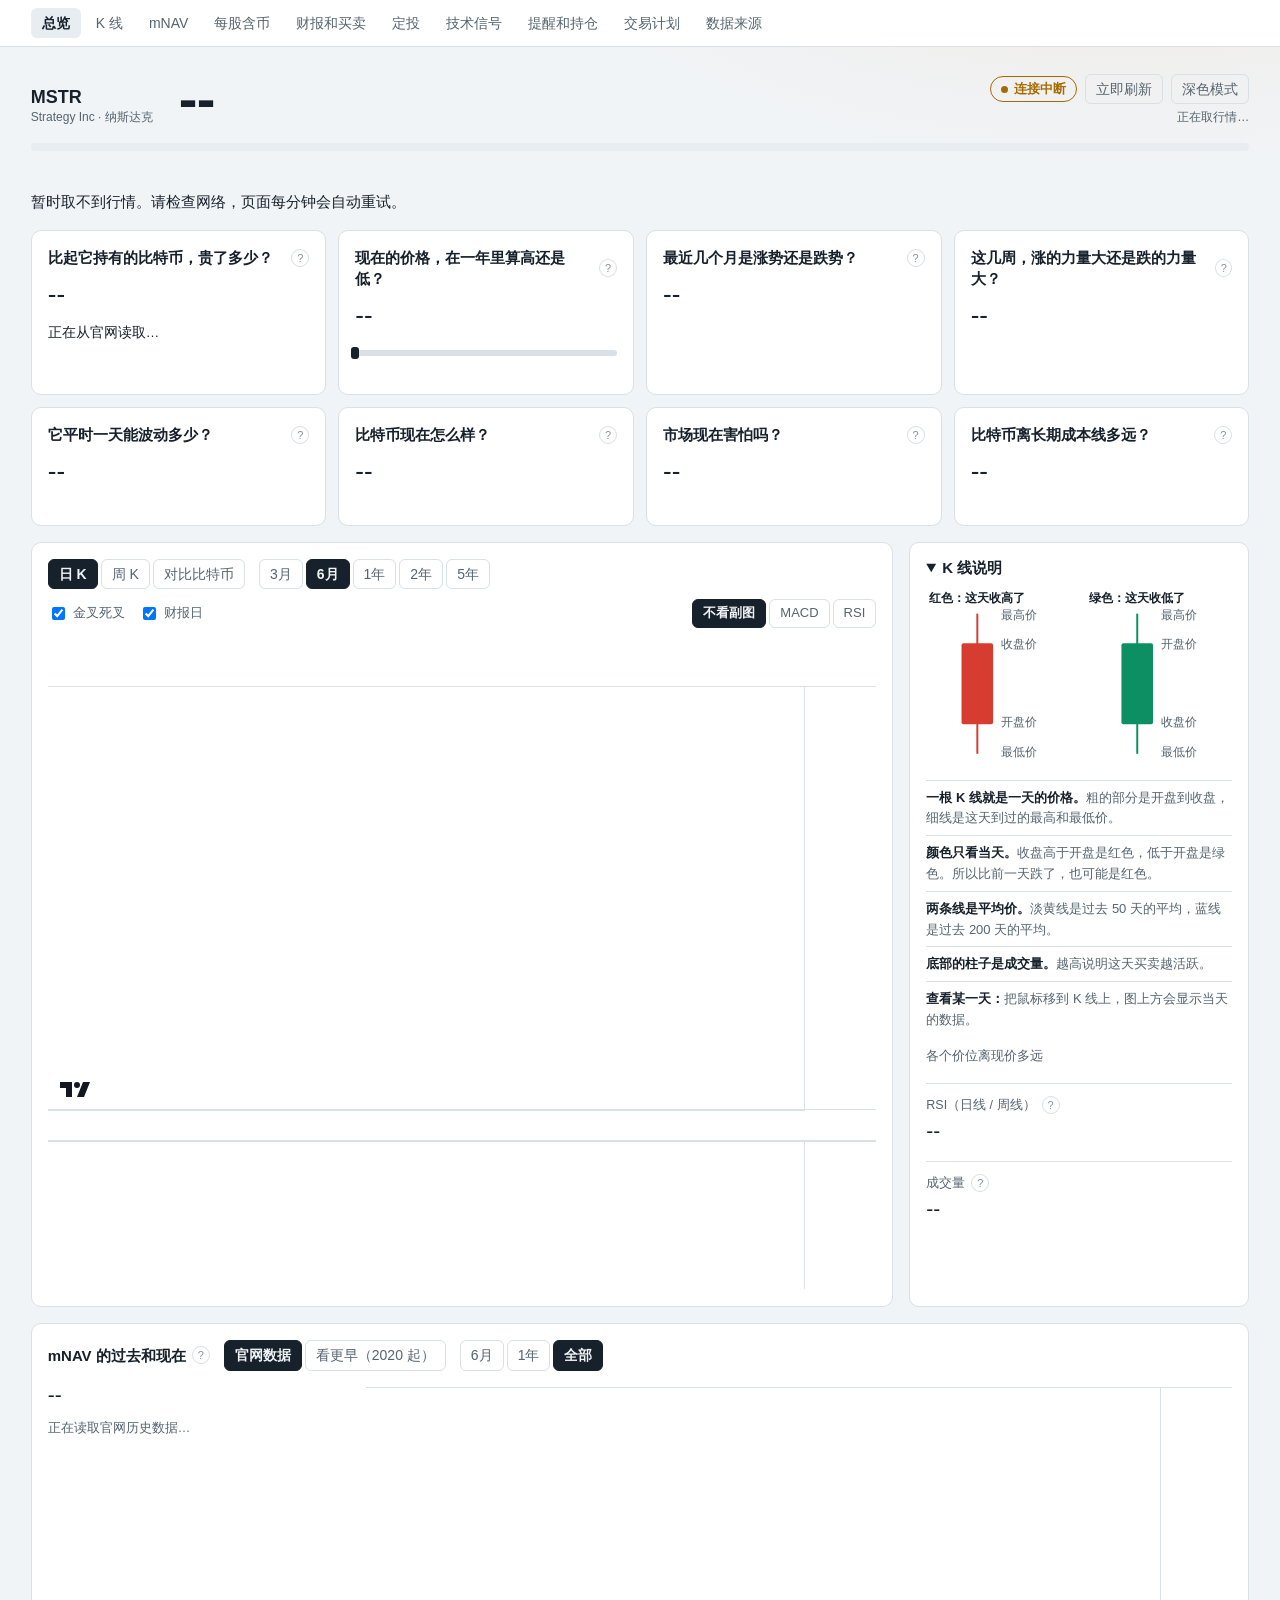
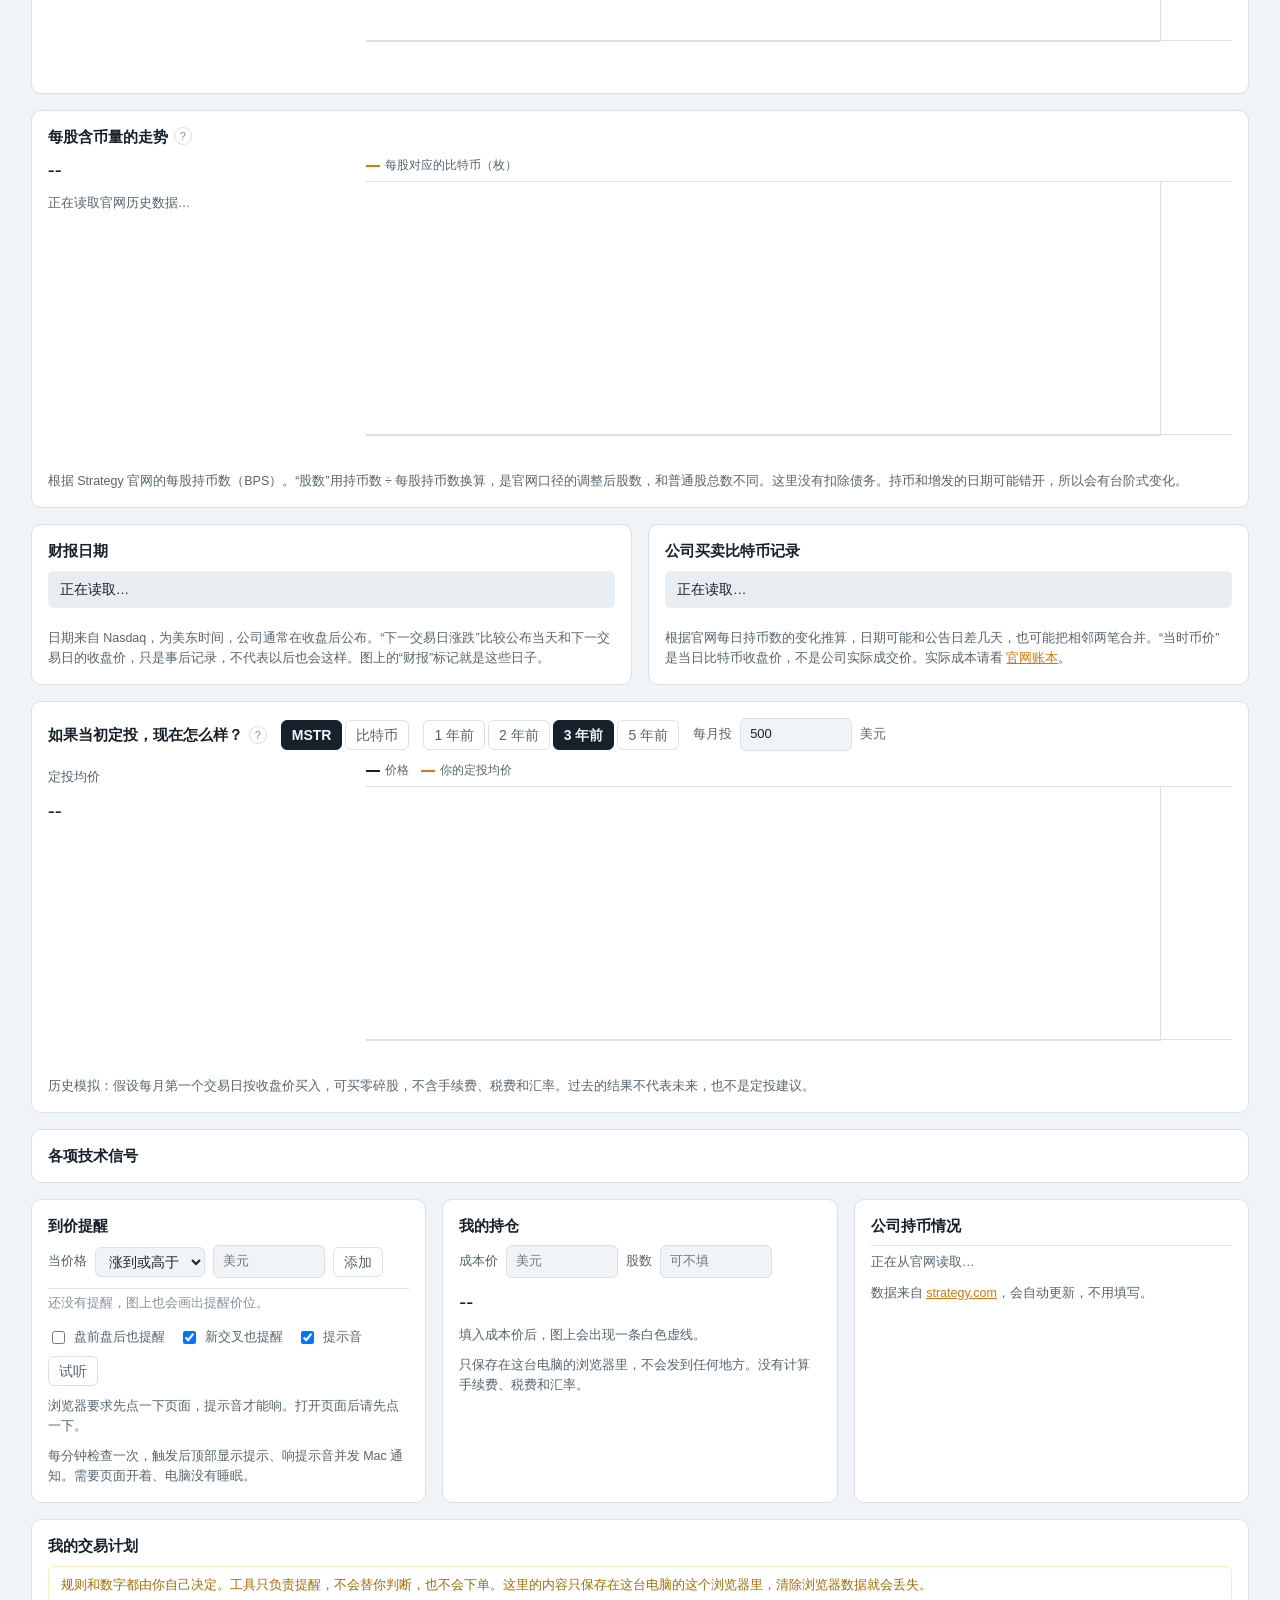
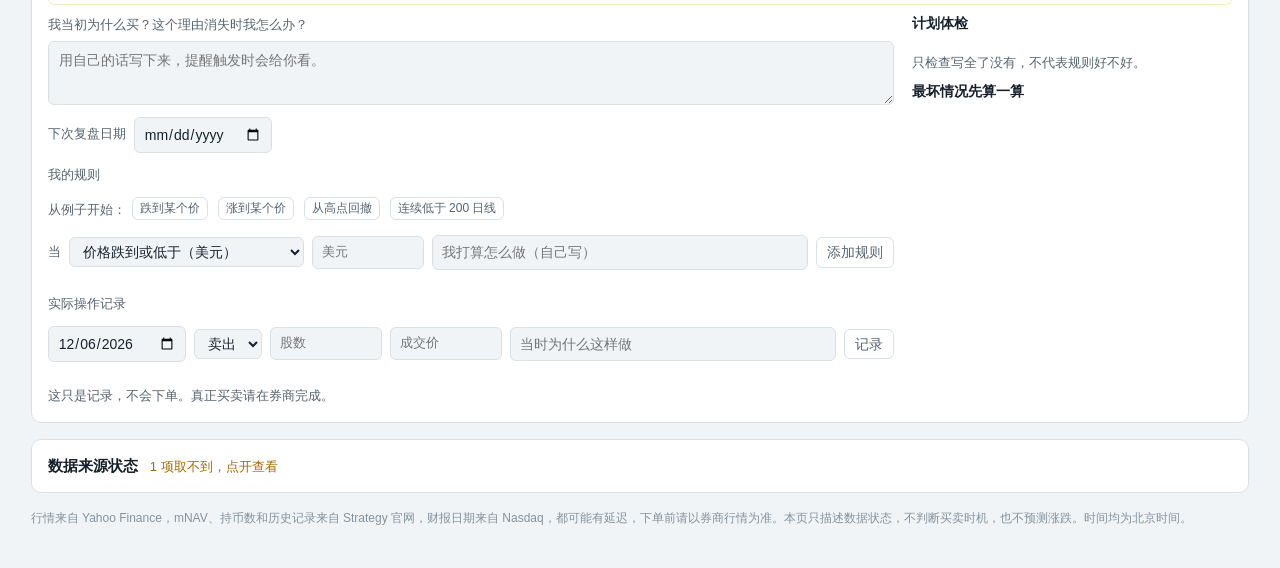
==== web/index.html @ cbda7e6b "整理目录：网页文件放进 web，第三方声明放进 docs Co-Authored-By: Claude Opus 5.5 <noreply@anthropic.com>" ====
<!doctype html>
<html lang="zh-CN">
<head>
<meta charset="utf-8">
<meta name="viewport" content="width=device-width, initial-scale=1">
<title>MSTR 看盘</title>
<script>try { document.documentElement.dataset.theme = localStorage.getItem('theme') === 'dark' ? 'dark' : 'light'; } catch (e) { document.documentElement.dataset.theme = 'light'; }</script>
<style>
/* 一页看完：顶部是价格和交易时段，接着是问题卡片，图表配读法和价位，下面是定投、信号和个人工具。默认浅色，可切换深色。 */
:root {
  color-scheme: light;
  --ink: #f1f4f7; --panel: #ffffff; --panel-2: #e8edf2; --line: #d9e0e6; --grid: rgba(120,140,155,.2);
  --fg: #17212b; --muted: #55646f; --faint: #85929c;
  --up: #d63c30; --down: #0c8f62; --btc: #d9770b;
  --ma-short: #b98a00; --ma-long: #2f6fd1; --cost: #17212b; --warn: #a86a00; --glow: rgba(217,119,11,.09);
  /* 全部使用系统字体（苹方 / SF），数字用等宽数字对齐，不混用衬线、宋体和代码字体 */
  --sans: -apple-system, BlinkMacSystemFont, "PingFang SC", "Hiragino Sans GB", "Helvetica Neue", sans-serif;
  --serif: var(--sans);
  --song: var(--sans);
  --mono: var(--sans);
}
:root[data-theme="dark"] {
  color-scheme: dark;
  --ink: #0b1118; --panel: #111a23; --panel-2: #17222d; --line: #243240; --grid: rgba(36,50,64,.55);
  --fg: #e9edf0; --muted: #93a3b1; --faint: #5f7080;
  --up: #ef5b4c; --down: #2cc491; --btc: #f7931a;
  --ma-short: #e8d8a8; --ma-long: #78a6e8; --cost: #f2f4f6; --warn: #f2c14e; --glow: rgba(247,147,26,.10);
}
* { box-sizing: border-box; }
[hidden] { display: none !important; }
.off { visibility: hidden; position: absolute; inset: 0; }
body { margin: 0; color: var(--fg); font: 14px/1.6 var(--sans); font-variant-numeric: tabular-nums; -webkit-font-smoothing: antialiased; background: var(--ink);
  background-image: radial-gradient(900px 420px at 88% -120px, var(--glow), transparent 70%); background-attachment: fixed; }
.wrap { max-width: 1320px; margin: 0 auto; padding-block: 24px 40px; padding-inline: max(16px, 2.4vw); display: grid; grid-template-columns: minmax(0, 1fr); gap: 16px; }
button { font: inherit; color: var(--muted); background: transparent; border: 1px solid var(--line); border-radius: 6px; padding: 3px 10px; cursor: pointer; transition: color .15s, border-color .15s, background .15s; }
button:hover { color: var(--fg); border-color: var(--faint); }
button.on { color: var(--ink); background: var(--fg); border-color: var(--fg); font-weight: 600; }
button:focus-visible, input:focus-visible, select:focus-visible, a:focus-visible { outline: 2px solid var(--btc); outline-offset: 2px; }
input, select { font: inherit; color: var(--fg); background: var(--ink); border: 1px solid var(--line); border-radius: 6px; padding: 5px 9px; min-width: 0; }
input[type=number] { width: 112px; font-family: var(--mono); font-size: 13px; }
a { color: var(--btc); }
.up { color: var(--up); } .down { color: var(--down); }

/* Hero */
.hero { display: flex; flex-wrap: wrap; align-items: flex-end; gap: 10px 26px; }
.who { display: grid; }
.who b { font: 600 18px/1.2 var(--sans); }
.who span { font-size: 12px; color: var(--muted); }
.quote { display: flex; flex-wrap: wrap; align-items: baseline; gap: 4px 14px; }
#price { font: 600 clamp(40px, 5.4vw, 56px)/1 var(--sans); letter-spacing: -0.02em; font-variant-numeric: lining-nums tabular-nums; letter-spacing: -.01em; border-radius: 6px; }
#change { font: 500 17px var(--mono); }
#priceLabel { font-size: 12px; color: var(--muted); }
.flash { animation: flash .9s ease-out; }
@keyframes flash { from { background: rgba(247,147,26,.28); } to { background: transparent; } }
@media (prefers-reduced-motion: reduce) { .flash { animation: none; } }
#ext { font-size: 13px; color: var(--muted); padding: 5px 10px; border: 1px solid var(--line); border-radius: 6px; background: var(--panel); }
#ext b { font: 500 16px var(--mono); color: var(--fg); margin-inline: 4px; }
.hero-right { margin-left: auto; display: grid; justify-items: end; gap: 4px; }
.status { display: flex; align-items: center; gap: 8px; }
#chip { display: inline-flex; align-items: center; gap: 6px; font-size: 12.5px; font-weight: 600; padding: 2px 10px; border-radius: 99px; border: 1px solid currentColor; }
#chip::before { content: ""; width: 7px; height: 7px; border-radius: 50%; background: currentColor; }
#chip.live { color: var(--down); } #chip.ext { color: var(--btc); } #chip.closed { color: var(--muted); } #chip.bad { color: var(--warn); }
#chip.live::before { animation: pulse 1.8s infinite; }
@keyframes pulse { 50% { opacity: .3; } }
@media (prefers-reduced-motion: reduce) { #chip.live::before { animation: none; } }
#updated { font-size: 12px; color: var(--muted); text-align: right; }

/* Session band */
.band { display: grid; gap: 5px; }
.tracks { position: relative; display: flex; height: 8px; border-radius: 4px; overflow: visible; background: var(--panel-2); }
.tracks i { display: block; height: 100%; }
.tracks i:first-child { border-radius: 4px 0 0 4px; } .tracks i:last-of-type { border-radius: 0 4px 4px 0; }
.seg-pre, .seg-post { background: rgba(247,147,26,.28); } .seg-reg { background: rgba(44,196,145,.42); }
#now { position: absolute; top: -4px; width: 2px; height: 16px; margin-left: -1px; background: var(--fg); box-shadow: 0 0 8px var(--fg); }
.band-labels { position: relative; height: 18px; font: 11.5px var(--mono); color: var(--faint); }
.band-labels span { position: absolute; transform: translateX(-50%); white-space: nowrap; }
.band-labels span:first-child { transform: none; } .band-labels span:last-child { transform: translateX(-100%); }
@media (max-width: 560px) { .band-labels em { display: none; } }
.band-labels em { font-style: normal; }
#sentence { margin: 0; font: 400 15px/1.6 var(--sans); color: var(--fg); text-wrap: pretty; }

/* Panels */
.panel { background: var(--panel); border: 1px solid var(--line); border-radius: 10px; padding: 16px; min-width: 0; }
h2 { font: 600 15px/1.3 var(--sans); margin: 0; }
.main { display: grid; grid-template-columns: minmax(0, 1fr) 340px; gap: 16px; }
.bottom { display: grid; grid-template-columns: repeat(3, minmax(0, 1fr)); gap: 16px; }
@media (max-width: 1040px) { .main { grid-template-columns: minmax(0, 1fr); } .bottom { grid-template-columns: minmax(0, 1fr); } .hero-right { margin-left: 0; justify-items: start; } #updated { text-align: left; } }
.toolbar { display: flex; flex-wrap: wrap; gap: 8px 14px; align-items: center; margin-bottom: 10px; }
.seg { display: flex; gap: 3px; }
.legend { display: flex; flex-wrap: wrap; gap: 3px 12px; font-size: 12px; color: var(--muted); margin-left: auto; }
.legend i { display: inline-block; width: 14px; height: 2px; vertical-align: middle; margin-right: 5px; }
.stage { position: relative; flex: 1; min-height: clamp(340px, 50vh, 560px); }
.chart-panel { display: flex; flex-direction: column; }
#chart, #compare { position: absolute; inset: 0; }
#ohlc { min-height: 44px; margin-bottom: 6px; font-size: 13px; line-height: 1.6; color: var(--muted); }
#ohlc b { font-weight: 600; color: var(--fg); }
#cmpNote { font-size: 12.5px; color: var(--muted); margin: 8px 0 0; }

/* Position readout */
.read { display: grid; gap: 15px; align-content: start; }
.item { display: grid; gap: 2px; border-top: 1px solid var(--line); padding-top: 11px; }
.item:first-of-type { border-top: 0; padding-top: 0; }
.head { display: flex; align-items: center; gap: 6px; font-size: 12.5px; color: var(--muted); }
.q { width: 18px; height: 18px; padding: 0; border-radius: 50%; font-size: 11px; line-height: 16px; color: var(--faint); }
.v { font: 500 21px/1.3 var(--mono); }
.note { margin: 0; font-size: 12.5px; color: var(--muted); }
.explain { margin: 4px 0 2px; padding: 7px 10px; font-size: 12.5px; color: var(--fg); background: var(--panel-2); border-radius: 6px; }
.ends { display: flex; justify-content: space-between; font: 11.5px var(--mono); color: var(--muted); }

/* Plain-language layer */
.dca-top { display: flex; flex-wrap: wrap; align-items: center; gap: 8px 14px; }
.dca-body { display: grid; grid-template-columns: 300px minmax(0, 1fr); gap: 18px; align-items: start; }
@media (max-width: 880px) { .dca-body { grid-template-columns: minmax(0, 1fr); } }
#dcaChart, #mnavChart, #psChart { height: 280px; }
.two { display: grid; grid-template-columns: repeat(2, minmax(0, 1fr)); gap: 16px; }
@media (max-width: 880px) { .two { grid-template-columns: minmax(0, 1fr); } }
.next { padding: 8px 12px; font-size: 13.5px; background: var(--panel-2); border-radius: 6px; }
.next b { font-weight: 600; }
.qs { display: grid; grid-template-columns: repeat(4, minmax(0, 1fr)); gap: 12px; }
@media (max-width: 1040px) { .qs { grid-template-columns: repeat(2, minmax(0, 1fr)); } }
@media (max-width: 620px) { .qs { grid-template-columns: minmax(0, 1fr); } }
.q-card { display: grid; gap: 4px; align-content: start; }
.q-card .ask { font: 700 15px/1.4 var(--song); }
.q-top { display: flex; align-items: center; justify-content: space-between; gap: 8px; }
.q-card .v { font-size: 26px; }
.q-card .say { margin: 0; font-size: 13.5px; color: var(--fg); }
.q-card .small { margin: 0; font-size: 12.5px; color: var(--muted); }
.mini { position: relative; height: 6px; margin: 7px 0 2px; border-radius: 3px; background: var(--line); }
.mini span { position: absolute; top: -3px; width: 8px; height: 12px; margin-left: -4px; border-radius: 3px; background: var(--fg); }
.guide summary { font: 700 15px var(--song); cursor: pointer; }
.guide svg { display: block; width: 100%; height: auto; margin: 8px 0 4px; }
.guide svg text { font: 12.5px var(--sans); fill: var(--muted); }
.guide svg .t { fill: var(--fg); font-weight: 600; }
.guide ul { margin-top: 6px; }
.guide li { display: block; font: 13px/1.6 var(--sans); color: var(--muted); padding: 7px 0 0; }
.guide li b { color: var(--fg); font-weight: 600; }
.facts { display: grid; gap: 7px; margin: 0; }
.facts div { display: flex; justify-content: space-between; gap: 12px; align-items: baseline; border-top: 1px solid var(--line); padding-top: 6px; font-size: 13px; color: var(--muted); }
.facts dd { margin: 0; color: var(--fg); font: 500 13.5px var(--mono); text-align: right; }
.facts dt { margin: 0; }

/* Indicators */
.chips { display: flex; flex-wrap: wrap; align-items: center; gap: 6px 14px; margin-bottom: 8px; font-size: 13px; color: var(--muted); }
.chips label { display: inline-flex; align-items: center; gap: 5px; cursor: pointer; }
.chips .sp { margin-left: auto; }
#sub { height: 150px; border-top: 1px solid var(--line); margin-top: 4px; }

/* Trading plan */
#planWhy { width: 100%; min-height: 64px; resize: vertical; font: inherit; color: var(--fg); background: var(--ink); border: 1px solid var(--line); border-radius: 6px; padding: 7px 10px; }
.plan-grid { display: grid; grid-template-columns: minmax(0, 1fr) 320px; gap: 18px; align-items: start; }
@media (max-width: 1040px) { .plan-grid { grid-template-columns: minmax(0, 1fr); } }
.plan-main { display: grid; gap: 12px; min-width: 0; }
#ruleNote { flex: 1 1 200px; }
.check-list li { display: grid; gap: 1px; font: 12.5px/1.5 var(--sans); color: var(--muted); padding: 6px 0 0; }
.check-list li b { font-weight: 600; color: var(--fg); }
.check-list li.miss b { color: var(--warn); }
.rule-row td { white-space: normal; vertical-align: top; text-align: left; font: 13px/1.5 var(--sans); }
.rule-row.fired td:first-child { color: var(--warn); font-weight: 600; }
#ruleTable th, #tradeTable th { text-align: left; }
.back { padding: 8px 12px; font-size: 12.5px; color: var(--muted); background: var(--panel-2); border-radius: 6px; white-space: normal; }
.back b { color: var(--fg); }
.row-btn { padding: 1px 7px; font-size: 12px; margin: 0 4px 3px 0; }
#tmpl { display: flex; flex-wrap: wrap; gap: 6px; align-items: center; font-size: 13px; color: var(--muted); }

/* Top navigation */
#topNav { position: sticky; top: 0; z-index: 20; display: flex; gap: 4px; overflow-x: auto; padding: 8px max(16px, 2.4vw); background: var(--panel); border-bottom: 1px solid var(--line); }
#topNav button { flex: none; border-color: transparent; }
#topNav button.on { color: var(--fg); background: var(--panel-2); border-color: transparent; }
.fold > summary { display: flex; flex-wrap: wrap; align-items: baseline; gap: 4px 12px; cursor: pointer; font: 700 15px/1.3 var(--song); }
.fold[open] > summary { margin-bottom: 12px; }
.fold > summary span { font: 500 13px var(--sans); color: var(--muted); }
.fold .review-body { display: grid; gap: 14px; }

/* Technical review */
.review { display: grid; gap: 14px; }
.review-head { display: flex; flex-wrap: wrap; align-items: baseline; gap: 4px 14px; }
#tally { font: 500 14px var(--mono); }
.caution { margin: 0; padding: 8px 12px; font-size: 13px; color: var(--warn); border: 1px solid rgba(242,193,78,.35); border-radius: 6px; }
.signals { display: grid; grid-template-columns: repeat(auto-fill, minmax(250px, 1fr)); gap: 10px; }
.signals li { display: grid; gap: 2px; align-content: start; padding: 9px 12px; font: 12.5px/1.55 var(--sans); color: var(--muted); background: var(--panel-2); border: 0; border-left: 3px solid var(--faint); border-radius: 6px; }
.signals li b { color: var(--fg); font-weight: 600; }
.signals li.bull { border-left-color: var(--up); } .signals li.bear { border-left-color: var(--down); }
.ladder li { display: flex; justify-content: space-between; gap: 8px; font: 12px var(--mono); padding: 3px 0 0; }
.ladder li.here { color: var(--panel); background: var(--fg); padding: 2px 6px; border: 0; border-radius: 4px; font-weight: 600; }
.ladder small { color: var(--faint); font-size: 11.5px; }
.table-wrap { overflow-x: auto; }
table { border-collapse: collapse; width: 100%; font: 12.5px var(--mono); }
th, td { text-align: right; padding: 5px 8px; border-top: 1px solid var(--line); white-space: nowrap; }
th { color: var(--muted); font: 500 12px var(--sans); border-top: 0; }
th:first-child, td:first-child, th:nth-child(2), td:nth-child(2) { text-align: left; }

/* Bottom cards */
.card { display: grid; gap: 10px; align-content: start; }
.form { display: flex; flex-wrap: wrap; gap: 8px; align-items: center; }
.form label { font-size: 13px; color: var(--muted); }
ul { list-style: none; margin: 0; padding: 0; display: grid; gap: 6px; }
li { display: flex; justify-content: space-between; align-items: center; gap: 8px; font: 13px var(--mono); padding: 5px 0; border-top: 1px solid var(--line); }
.empty { font: 13px var(--sans); color: var(--faint); }
.hint { margin: 0; font-size: 12.5px; color: var(--muted); }
.check { display: inline-flex; align-items: center; gap: 6px; font-size: 13px; color: var(--muted); }
.row { display: flex; flex-wrap: wrap; align-items: center; gap: 8px 14px; }
#banner { display: flex; justify-content: space-between; align-items: center; gap: 12px; padding: 10px 14px; border-radius: 8px; color: var(--ink); background: var(--warn); font-weight: 600; }
#banner button { flex: none; color: var(--ink); border-color: var(--ink); }
#bannerText { min-width: 0; overflow-wrap: anywhere; }
#banner[hidden] { display: none; }
footer { font-size: 12px; color: var(--faint); }
</style>
</head>
<body>
<nav id="topNav" aria-label="页面导航"></nav>
<div class="wrap">
  <header class="hero">
    <div class="who"><b>MSTR</b><span>Strategy Inc · 纳斯达克</span></div>
    <div class="quote">
      <span id="price">--</span>
      <div><div id="change"></div><div id="priceLabel"></div></div>
    </div>
    <div id="ext" hidden></div>
    <div class="hero-right">
      <div class="status"><span id="chip" class="closed">载入中</span><button id="refresh" type="button">立即刷新</button><button id="themeToggle" type="button">深色模式</button></div>
      <div id="updated">正在取行情…</div>
    </div>
  </header>

  <div class="band">
    <div class="tracks" id="tracks"><i class="seg-pre" id="segPre"></i><i class="seg-reg" id="segReg"></i><i class="seg-post" id="segPost"></i><span id="now" hidden></span></div>
    <div class="band-labels" id="bandLabels"></div>
  </div>
  <p id="sentence">正在读取行情…</p>
  <div id="banner" role="alert" hidden><span id="bannerText"></span><button id="bannerClose" type="button">知道了</button></div>

  <div class="qs">
    <section class="panel card q-card">
      <div class="q-top head"><span class="ask" style="color:var(--fg)">比起它持有的比特币，贵了多少？</span><button class="q" data-term="mnav" type="button" aria-label="解释 mNAV">?</button></div>
      <div class="v" id="qMnav">--</div><p class="say" id="qMnavT">正在从官网读取…</p><p class="small" id="qMnavS"></p>
    </section>
    <section class="panel card q-card">
      <div class="q-top head"><span class="ask" style="color:var(--fg)">现在的价格，在一年里算高还是低？</span><button class="q" data-term="range" type="button" aria-label="解释一年位置">?</button></div>
      <div class="v" id="qPlace">--</div><div class="mini"><span id="qPlacePin" style="left:0"></span></div><div class="ends"><span id="qLo"></span><span id="qHi"></span></div><p class="say" id="qPlaceT"></p>
    </section>
    <section class="panel card q-card">
      <div class="q-top head"><span class="ask" style="color:var(--fg)">最近几个月是涨势还是跌势？</span><button class="q" data-term="ma" type="button" aria-label="解释平均线">?</button></div>
      <div class="v" id="qTrend">--</div><p class="say" id="qTrendT"></p><p class="small" id="qTrendS"></p>
    </section>
    <section class="panel card q-card">
      <div class="q-top head"><span class="ask" style="color:var(--fg)">这几周，涨的力量大还是跌的力量大？</span><button class="q" data-term="rsi" type="button" aria-label="解释 RSI">?</button></div>
      <div class="v" id="qForce">--</div><p class="say" id="qForceT"></p><p class="small" id="qForceS"></p>
    </section>
    <section class="panel card q-card">
      <div class="q-top head"><span class="ask" style="color:var(--fg)">它平时一天能波动多少？</span><button class="q" data-term="vola" type="button" aria-label="解释波动">?</button></div>
      <div class="v" id="qVola">--</div><p class="say" id="qVolaT"></p><p class="small" id="qVolaS"></p>
    </section>
    <section class="panel card q-card">
      <div class="q-top head"><span class="ask" style="color:var(--fg)">比特币现在怎么样？</span><button class="q" data-term="corr" type="button" aria-label="解释变动倍数">?</button></div>
      <div class="v" id="qBtc">--</div><p class="say" id="qBtcT"></p><p class="small" id="qBtcS"></p>
    </section>
    <section class="panel card q-card">
      <div class="q-top head"><span class="ask" style="color:var(--fg)">市场现在害怕吗？</span><button class="q" data-term="fear" type="button" aria-label="解释恐慌指标">?</button></div>
      <div class="v" id="qFear">--</div><p class="say" id="qFearT"></p><p class="small" id="qFearS"></p>
    </section>
    <section class="panel card q-card">
      <div class="q-top head"><span class="ask" style="color:var(--fg)">比特币离长期成本线多远？</span><button class="q" data-term="cost" type="button" aria-label="解释长期成本线">?</button></div>
      <div class="v" id="qCost">--</div><p class="say" id="qCostT"></p><p class="small" id="qCostS"></p>
    </section>
  </div>

  <div class="main">
    <section class="panel chart-panel">
      <div class="toolbar">
        <div class="seg" id="views">
          <button data-view="day" class="on" type="button">日 K</button><button data-view="week" type="button">周 K</button><button data-view="compare" type="button">对比比特币</button>
        </div>
        <div class="seg" id="ranges">
          <button data-m="3" type="button">3月</button><button data-m="6" class="on" type="button">6月</button><button data-m="12" type="button">1年</button><button data-m="24" type="button">2年</button><button data-m="60" type="button">5年</button>
        </div>
        <div class="legend" id="legend"></div>
      </div>
      <div class="chips" id="chips">
        <label><input id="showCross" type="checkbox" checked> 金叉死叉</label>
        <label><input id="showEarn" type="checkbox" checked> 财报日</label>
        <div class="seg sp" id="subs"><button data-sub="off" class="on" type="button">不看副图</button><button data-sub="macd" type="button">MACD</button><button data-sub="rsi" type="button">RSI</button></div>
      </div>
      <div id="ohlc"></div>
      <div class="stage">
        <div id="chart"></div>
        <div id="compare" class="off"></div>
      </div>
      <div id="sub"></div>
      <p class="note" id="subNote"></p>
      <p id="cmpNote" hidden></p>
    </section>

    <aside class="panel read">
      <details class="guide" id="guide" open>
        <summary>K 线说明</summary>
        <svg viewBox="0 0 310 190" role="img" aria-label="红色和绿色 K 线的结构示意">
          <text class="t" x="52" y="16" text-anchor="middle">红色：这天收高了</text>
          <line x1="52" y1="28" x2="52" y2="170" stroke="var(--up)" stroke-width="2"/><rect x="36" y="58" width="32" height="82" rx="2" fill="var(--up)"/>
          <text x="76" y="33">最高价</text><text x="76" y="63">收盘价</text><text x="76" y="142">开盘价</text><text x="76" y="172">最低价</text>
          <text class="t" x="214" y="16" text-anchor="middle">绿色：这天收低了</text>
          <line x1="214" y1="28" x2="214" y2="170" stroke="var(--down)" stroke-width="2"/><rect x="198" y="58" width="32" height="82" rx="2" fill="var(--down)"/>
          <text x="238" y="33">最高价</text><text x="238" y="63">开盘价</text><text x="238" y="142">收盘价</text><text x="238" y="172">最低价</text>
        </svg>
        <ul>
          <li><b>一根 K 线就是一天的价格。</b>粗的部分是开盘到收盘，细线是这天到过的最高和最低价。</li>
          <li><b>颜色只看当天。</b>收盘高于开盘是红色，低于开盘是绿色。所以比前一天跌了，也可能是红色。</li>
          <li><b>两条线是平均价。</b>淡黄线是过去 50 天的平均，蓝线是过去 200 天的平均。</li>
          <li><b>底部的柱子是成交量。</b>越高说明这天买卖越活跃。</li>
          <li><b>查看某一天：</b>把鼠标移到 K 线上，图上方会显示当天的数据。</li>
        </ul>
      </details>
      <div class="item">
        <div class="head">各个价位离现价多远</div>
        <ul class="ladder" id="ladder"></ul>
      </div>
      <div class="item">
        <div class="head">RSI（日线 / 周线） <button class="q" data-term="rsi" type="button" aria-label="解释 RSI">?</button></div>
        <div class="v" id="rsiV">--</div>
        <p class="note" id="rsiT"></p>
      </div>
      <div class="item">
        <div class="head">成交量 <button class="q" data-term="vol" type="button" aria-label="解释成交量">?</button></div>
        <div class="v" id="volV">--</div>
        <p class="note" id="volT"></p>
      </div>
    </aside>
  </div>

  <section class="panel card">
    <div class="dca-top">
      <div class="head"><h2 style="color:var(--fg)">mNAV 的过去和现在</h2><button class="q" data-term="mnav" type="button" aria-label="解释 mNAV">?</button></div>
      <div class="seg" id="mnavMode"><button data-mode="official" class="on" type="button">官网数据</button><button data-mode="early" type="button">看更早（2020 起）</button></div>
      <div class="seg" id="mnavRange"><button data-m="6" type="button">6月</button><button data-m="12" type="button">1年</button><button data-m="0" class="on" type="button">全部</button></div>
    </div>
    <div class="dca-body">
      <div class="card">
        <div class="v" id="mnavNow">--</div><p class="say note" id="mnavSay">正在读取官网历史数据…</p>
        <dl class="facts" id="mnavFacts"></dl>
      </div>
      <div><div class="legend" id="mnavLegend" style="margin:0 0 6px"></div><div id="mnavChart"></div></div>
    </div>
    <p class="hint" id="mnavNote"></p>
  </section>

  <section class="panel card">
    <div class="head"><h2 style="color:var(--fg)">每股含币量的走势</h2><button class="q" data-term="pershare" type="button" aria-label="解释每股含币量">?</button></div>
    <div class="dca-body">
      <div class="card">
        <div class="v" id="psNow">--</div><p class="say note" id="psSay">正在读取官网历史数据…</p>
        <dl class="facts" id="psFacts"></dl>
      </div>
      <div><div class="legend" style="margin:0 0 6px"><span><i style="background:var(--btc)"></i>每股对应的比特币（枚）</span></div><div id="psChart"></div></div>
    </div>
    <p class="hint">根据 Strategy 官网的每股持币数（BPS）。“股数”用持币数 ÷ 每股持币数换算，是官网口径的调整后股数，和普通股总数不同。这里没有扣除债务。持币和增发的日期可能错开，所以会有台阶式变化。</p>
  </section>

  <div class="two">
    <section class="panel card">
      <h2>财报日期</h2>
      <div class="next" id="earnNext">正在读取…</div>
      <div class="table-wrap"><table id="earnTable"></table></div>
      <p class="hint">日期来自 Nasdaq，为美东时间，公司通常在收盘后公布。“下一交易日涨跌”比较公布当天和下一交易日的收盘价，只是事后记录，不代表以后也会这样。图上的“财报”标记就是这些日子。</p>
    </section>
    <section class="panel card">
      <h2>公司买卖比特币记录</h2>
      <div class="next" id="ledgerNext">正在读取…</div>
      <div class="table-wrap"><table id="ledgerTable"></table></div>
      <p class="hint">根据官网每日持币数的变化推算，日期可能和公告日差几天，也可能把相邻两笔合并。“当时币价”是当日比特币收盘价，不是公司实际成交价。实际成本请看 <a href="https://www.strategy.com/ledger" target="_blank" rel="noopener">官网账本</a>。</p>
    </section>
  </div>

  <section class="panel card">
    <div class="dca-top">
      <div class="head"><h2 style="color:var(--fg)">如果当初定投，现在怎么样？</h2><button class="q" data-term="dca" type="button" aria-label="解释定投均价">?</button></div>
      <div class="seg" id="dcaAsset"><button data-asset="mstr" class="on" type="button">MSTR</button><button data-asset="btc" type="button">比特币</button></div>
      <div class="seg" id="dcaYears"><button data-y="1" type="button">1 年前</button><button data-y="2" type="button">2 年前</button><button data-y="3" class="on" type="button">3 年前</button><button data-y="5" type="button">5 年前</button></div>
      <form class="form" id="dcaForm"><label for="dcaAmount">每月投</label><input id="dcaAmount" type="number" min="1" step="1" value="500"><label>美元</label></form>
    </div>
    <div class="dca-body">
      <div class="card">
        <div class="head" style="margin-top:6px">定投均价</div><div class="v" id="dcaAvg">--</div><p class="say note" id="dcaSay"></p>
        <dl class="facts" id="dcaFacts"></dl>
      </div>
      <div><div class="legend" style="margin:0 0 6px"><span><i style="background:var(--fg)"></i>价格</span><span><i style="background:var(--btc)"></i>你的定投均价</span></div><div id="dcaChart"></div></div>
    </div>
    <p class="hint">历史模拟：假设每月第一个交易日按收盘价买入，可买零碎股，不含手续费、税费和汇率。过去的结果不代表未来，也不是定投建议。</p>
  </section>

  <section class="panel review card">
    <details class="fold" id="reviewBox"><summary>各项技术信号 <span id="tally"></span></summary>
    <div class="review-body">
    <p class="caution">这里只清点各项指标当前的状态，不判断买入或卖出时机，也不预测涨跌。信号的多少不代表胜率，请结合自己的资金情况独立决定，或咨询持牌顾问。</p>
    <ul class="signals" id="signals"></ul>
    <div class="card">
      <div class="head"><h3 style="margin:0;font:700 13.5px var(--song);color:var(--fg)">50 日线和 200 日线的历史交叉</h3><button class="q" data-term="cross" type="button" aria-label="解释金叉死叉">?</button></div>
      <div class="table-wrap"><table id="crossTable"></table></div>
      <p class="hint" id="crossNote"></p>
    </div>
    </div></details>
  </section>

  <div class="bottom">
    <section class="panel card">
      <h2>到价提醒</h2>
      <form class="form" id="alertForm">
        <label for="alertDir">当价格</label>
        <select id="alertDir"><option value="above">涨到或高于</option><option value="below">跌到或低于</option></select>
        <input id="alertPrice" type="number" min="0.01" step="0.01" placeholder="美元" required>
        <button type="submit">添加</button>
      </form>
      <ul id="alerts"></ul>
      <div class="row">
        <label class="check"><input id="extAlerts" type="checkbox"> 盘前盘后也提醒</label>
        <label class="check"><input id="crossAlerts" type="checkbox" checked> 新交叉也提醒</label>
        <label class="check"><input id="soundOn" type="checkbox" checked> 提示音</label>
        <button id="soundTest" type="button">试听</button>
      </div>
      <p class="hint" id="soundHint"></p>
      <p class="hint">每分钟检查一次，触发后顶部显示提示、响提示音并发 Mac 通知。需要页面开着、电脑没有睡眠。</p>
    </section>

    <section class="panel card">
      <h2>我的持仓</h2>
      <form class="form" id="posForm">
        <label for="cost">成本价</label><input id="cost" type="number" min="0" step="0.01" placeholder="美元">
        <label for="qty">股数</label><input id="qty" type="number" min="0" step="any" placeholder="可不填">
      </form>
      <div class="v" id="plV">--</div>
      <p class="note" id="plT">填入成本价后，图上会出现一条白色虚线。</p>
      <p class="hint">只保存在这台电脑的浏览器里，不会发到任何地方。没有计算手续费、税费和汇率。</p>
    </section>

    <section class="panel card">
      <h2>公司持币情况</h2>
      <dl class="facts" id="facts"><div><dt>正在从官网读取…</dt><dd></dd></div></dl>
      <p class="hint" id="factsNote">数据来自 <a href="https://www.strategy.com" target="_blank" rel="noopener">strategy.com</a>，会自动更新，不用填写。</p>
    </section>
  </div>

  <section class="panel card">
    <div class="head"><h2 style="color:var(--fg)">我的交易计划</h2></div>
    <p class="caution">规则和数字都由你自己决定。工具只负责提醒，不会替你判断，也不会下单。这里的内容只保存在这台电脑的这个浏览器里，清除浏览器数据就会丢失。</p>
    <div class="plan-grid">
      <div class="plan-main">
        <div class="card" style="gap:6px"><label for="planWhy" class="head">我当初为什么买？这个理由消失时我怎么办？</label><textarea id="planWhy" placeholder="用自己的话写下来，提醒触发时会给你看。"></textarea></div>
        <div class="form"><label for="planReview">下次复盘日期</label><input id="planReview" type="date"></div>
        <div class="head">我的规则</div>
        <div id="tmpl">从例子开始：<button type="button" class="row-btn" data-t="priceBelow" data-n="例如：先重新看一遍买入理由，再决定是否减仓">跌到某个价</button><button type="button" class="row-btn" data-t="priceAbove" data-n="例如：考虑卖出一部分，并记录下来">涨到某个价</button><button type="button" class="row-btn" data-t="drawdown" data-n="例如：停下来检查仓位是否超出能承受的范围">从高点回撤</button><button type="button" class="row-btn" data-t="belowMa200" data-n="例如：复盘趋势，暂不追加">连续低于 200 日线</button></div>
        <form class="form" id="ruleForm">
          <label for="ruleType">当</label>
          <select id="ruleType">
            <option value="priceBelow">价格跌到或低于（美元）</option>
            <option value="priceAbove">价格涨到或高于（美元）</option>
            <option value="drawdown">从设定后的高点回撤达到（%）</option>
            <option value="belowMa200">连续低于 200 日线（交易日）</option>
            <option value="mnavBelow">官网 mNAV 低于或等于（倍）</option>
            <option value="mnavAbove">官网 mNAV 高于或等于（倍）</option>
            <option value="date">到了这个日期</option>
          </select>
          <input id="ruleValue" type="number" min="0" step="any" required aria-label="规则数值">
          <input id="ruleNote" type="text" maxlength="200" placeholder="我打算怎么做（自己写）" aria-label="我打算怎么做">
          <button type="submit">添加规则</button>
        </form>
        <div class="table-wrap"><table id="ruleTable"></table></div>
        <div class="head">实际操作记录</div>
        <form class="form" id="tradeForm">
          <input id="tradeDate" type="date" required aria-label="日期">
          <select id="tradeSide" aria-label="方向"><option value="卖出">卖出</option><option value="买入">买入</option></select>
          <input id="tradeShares" type="number" min="0" step="any" placeholder="股数" required aria-label="股数">
          <input id="tradePrice" type="number" min="0" step="0.01" placeholder="成交价" required aria-label="成交价">
          <input id="tradeNote" type="text" maxlength="120" placeholder="当时为什么这样做" aria-label="原因" style="flex:1 1 160px">
          <button type="submit">记录</button>
        </form>
        <div class="table-wrap"><table id="tradeTable"></table></div>
        <p class="hint">这只是记录，不会下单。真正买卖请在券商完成。</p>
      </div>
      <div class="plan-side card">
        <div class="head"><h3 style="margin:0;font:700 13.5px var(--song);color:var(--fg)">计划体检</h3></div>
        <ul class="check-list" id="planCheck"></ul>
        <p class="hint">只检查写全了没有，不代表规则好不好。</p>
        <div class="head"><h3 style="margin:0;font:700 13.5px var(--song);color:var(--fg)">最坏情况先算一算</h3></div>
        <dl class="facts" id="planStress"></dl>
        <p class="hint" id="planStressNote"></p>
      </div>
    </div>
  </section>

  <section class="panel card">
    <details class="fold" id="sourceBox"><summary>数据来源状态 <span id="sourceBrief"></span></summary>
    <div class="table-wrap"><table id="sourceTable"></table></div>
    <p class="hint">“数据日期”是这份数据本身的日期，不是刷新时间。取不到时，页面继续显示上一次的数据，不会用 0 代替。周末和节假日，股票数据停在最近的交易日是正常的。</p>
    </details>
  </section>

  <footer>行情来自 Yahoo Finance，mNAV、持币数和历史记录来自 Strategy 官网，财报日期来自 Nasdaq，都可能有延迟，下单前请以券商行情为准。本页只描述数据状态，不判断买卖时机，也不预测涨跌。时间均为北京时间。</footer>
</div>

<script src="/lightweight-charts.js"></script>
<script src="/calc.js"></script>
<script>
const $ = id => document.getElementById(id);
const store = {
  get(k, d) { try { return JSON.parse(localStorage.getItem(k)) ?? d; } catch { return d; } },
  set(k, v) { try { localStorage.setItem(k, JSON.stringify(v)); } catch {} },
};
const money = n => '$' + n.toLocaleString('en-US', { minimumFractionDigits: 2, maximumFractionDigits: 2 });
const pct = n => (n > 0 ? '+' : '') + n.toFixed(1) + '%';
const dirClass = n => n > 0 ? 'up' : n < 0 ? 'down' : '';
const css = name => getComputedStyle(document.documentElement).getPropertyValue(name).trim();
const bj = (t, opts) => new Date(t * 1000).toLocaleString('zh-CN', { timeZone: 'Asia/Shanghai', hour12: false, ...opts });
const hm = t => bj(t, { hour: '2-digit', minute: '2-digit' });

// --- Pure calculations ---
const countdown = s => s >= 3600 ? `${Math.floor(s / 3600)} 小时 ${Math.floor(s % 3600 / 60)} 分` : `${Math.max(1, Math.ceil(s / 60))} 分钟`;

// --- Data ---
function parseDaily(json) {
  const r = json.chart.result[0], q = r.indicators.quote[0], bars = [];
  r.timestamp.forEach((t, i) => {
    if ([q.open[i], q.high[i], q.low[i], q.close[i]].some(v => v == null)) return;
    const time = new Date((t + r.meta.gmtoffset) * 1000).toISOString().slice(0, 10);
    bars.push({ time, open: q.open[i], high: q.high[i], low: q.low[i], close: q.close[i], volume: q.volume[i] || 0 });
  });
  return { meta: r.meta, bars };
}
function parseIntraday(json) {
  const r = json.chart.result[0], ts = r.timestamp || [], c = r.indicators.quote[0].close || [];
  return { periods: r.meta.currentTradingPeriod, previousClose: r.meta.previousClose, points: ts.map((time, i) => ({ time, close: c[i] })).filter(x => x.close != null) };
}
async function getJson(url) {
  const res = await fetch(url);
  if (!res.ok) throw new Error(url);
  return res.json();
}

// --- Charts ---
const baseOptions = () => ({
  autoSize: true,
  layout: { background: { color: 'transparent' }, textColor: css('--muted'), fontFamily: css('--mono'), fontSize: 11 },
  grid: { vertLines: { color: css('--grid') }, horzLines: { color: css('--grid') } },
  crosshair: { vertLine: { color: css('--faint'), labelBackgroundColor: css('--panel-2') }, horzLine: { color: css('--faint'), labelBackgroundColor: css('--panel-2') } },
  rightPriceScale: { borderColor: css('--line') },
  timeScale: { borderColor: css('--line') },
  localization: { dateFormat: 'yyyy-MM-dd', locale: 'zh-CN' },
});
const chart = LightweightCharts.createChart($('chart'), { ...baseOptions(),
  rightPriceScale: { borderColor: css('--line'), scaleMargins: { top: 0.09, bottom: 0.2 }, minimumWidth: 72 },
  // 价格轴给成交量留了空间，低于 0 的刻度没有意义
  localization: { dateFormat: 'yyyy-MM-dd', locale: 'zh-CN', priceFormatter: v => v < 0 ? '' : v.toFixed(2) } });
const candles = chart.addCandlestickSeries({ upColor: css('--up'), downColor: css('--down'), borderVisible: false, wickUpColor: css('--up'), wickDownColor: css('--down') });
const lineOpts = { lineWidth: 2, priceLineVisible: false, lastValueVisible: false, crosshairMarkerVisible: false };
const maShort = chart.addLineSeries({ ...lineOpts, color: css('--ma-short') });
const maLong = chart.addLineSeries({ ...lineOpts, color: css('--ma-long') });
const volume = chart.addHistogramSeries({ priceFormat: { type: 'volume' }, priceScaleId: 'vol', priceLineVisible: false, lastValueVisible: false });
chart.priceScale('vol').applyOptions({ scaleMargins: { top: 0.84, bottom: 0 } });

const cmp = LightweightCharts.createChart($('compare'), { ...baseOptions(), localization: { dateFormat: 'yyyy-MM-dd', locale: 'zh-CN', priceFormatter: v => (v > 0 ? '+' : '') + v.toFixed(0) + '%' } });
const cmpMstr = cmp.addLineSeries({ lineWidth: 2, color: css('--fg'), priceLineVisible: false, lastValueVisible: true, title: 'MSTR' });
const cmpBtc = cmp.addLineSeries({ lineWidth: 2, color: css('--btc'), priceLineVisible: false, lastValueVisible: true, title: 'BTC' });

const sub = LightweightCharts.createChart($('sub'), { ...baseOptions(), rightPriceScale: { borderColor: css('--line'), minimumWidth: 72 }, timeScale: { visible: false }, layout: { ...baseOptions().layout, attributionLogo: false } });
const subOpts = { priceLineVisible: false, lastValueVisible: true, crosshairMarkerVisible: false };
const subHist = sub.addHistogramSeries({ ...subOpts, lastValueVisible: false });
const subMacd = sub.addLineSeries({ ...subOpts, lineWidth: 1, color: css('--fg'), title: 'MACD' });
const subSignal = sub.addLineSeries({ ...subOpts, lineWidth: 1, color: css('--btc'), title: '信号' });
const subRsi = sub.addLineSeries({ ...subOpts, lineWidth: 1, color: css('--ma-short'), title: 'RSI', visible: false });
for (const price of [70, 30]) subRsi.createPriceLine({ price, color: css('--faint'), lineWidth: 1, lineStyle: LightweightCharts.LineStyle.Dashed, axisLabelVisible: true, title: '' });
let syncing = false;
const linkRange = (from, to) => from.timeScale().subscribeVisibleLogicalRangeChange(r => {
  if (!r || syncing) return;
  syncing = true; to.timeScale().setVisibleLogicalRange(r); syncing = false;
});
linkRange(chart, sub); linkRange(sub, chart);
// 副图从隐藏变为显示时才有尺寸，要在那时对齐主图
new ResizeObserver(() => {
  requestAnimationFrame(() => { const r = chart.timeScale().getVisibleLogicalRange(); if (r) sub.timeScale().setVisibleLogicalRange(r); });
}).observe($('sub'));

const S = { health: {}, sub: 'off', view: 'day', months: 6, mstr: null, btc: null, intraday: null, session: null, ext: null, price: null, btcPrice: null, drawnKey: null, prevPrice: null, fail: false, loadedAt: 0 };
const VIEWS = { day: { short: 50, long: 200, name: '日' }, week: { short: 10, long: 40, name: '周' } };

function bounds() {
  const last = S.mstr.bars.at(-1).time, from = new Date(last + 'T00:00:00Z');
  from.setUTCMonth(from.getUTCMonth() - S.months);
  return { from: from.toISOString().slice(0, 10), to: last };
}
function legendFor() {
  if (S.view === 'compare') return `<span><i style="background:var(--fg)"></i>MSTR</span><span><i style="background:var(--btc)"></i>比特币</span>`;
  const v = VIEWS[S.view];
  const unit = S.view === 'week' ? '周' : '天';
  return `<span><i style="background:var(--ma-short)"></i>${v.short} ${unit}平均价</span><span><i style="background:var(--ma-long)"></i>${v.long} ${unit}平均价</span><span>红：收盘高于开盘</span>`;
}
function currentBars() { return S.view === 'week' ? toWeekly(S.mstr.bars) : S.mstr.bars; }
const dark = document.documentElement.dataset.theme === 'dark';
$('themeToggle').textContent = dark ? '浅色模式' : '深色模式';
$('themeToggle').addEventListener('click', () => { try { localStorage.setItem('theme', dark ? 'light' : 'dark'); } catch {} location.reload(); });
function draw(force) {
  if (!S.mstr) return;
  $('legend').innerHTML = legendFor();
  const compare = S.view === 'compare';
  // 隐藏的图表保留尺寸，切换时才能正常绘制
  $('chart').classList.toggle('off', compare); $('compare').classList.toggle('off', !compare);
  $('ohlc').hidden = compare; $('cmpNote').hidden = !compare; $('chips').hidden = compare; $('sub').hidden = compare || S.sub === 'off'; $('subNote').hidden = compare || S.sub === 'off';
  if (compare) return drawCompare();
  const bars = currentBars(), last = bars.at(-1), key = [S.view, bars.length, last.close, last.volume].join();
  if (key !== S.drawnKey) {
    const v = VIEWS[S.view], closes = bars.map(b => b.close);
    const line = vals => vals.map((value, i) => ({ time: bars[i].time, value })).filter(p => p.value != null);
    candles.setData(bars.map(({ time, open, high, low, close }) => ({ time, open, high, low, close })));
    maShort.setData(line(sma(closes, v.short))); maLong.setData(line(sma(closes, v.long)));
    volume.setData(bars.map(b => ({ time: b.time, value: b.volume, color: (b.close >= b.open ? css('--up') : css('--down')) + '55' })));
    S.prevCloses = new Map(bars.map((b, i) => [b.time, i ? bars[i - 1].close : b.open]));
    S.barMap = new Map(bars.map(b => [b.time, b]));
    S.drawnKey = key; showOhlc(last); force = force || S.rangeUnset; S.rangeUnset = false;
    drawSub(bars);
  }
  drawOverlays(bars);
  if (force) {
    chart.timeScale().setVisibleRange(bounds());
    // 副图隐藏时尺寸为 0，重新显示后要再同步一次范围
    requestAnimationFrame(() => { const r = chart.timeScale().getVisibleLogicalRange(); if (r) sub.timeScale().setVisibleLogicalRange(r); });
  }
}
function drawSub(bars) {
  const closes = bars.map(b => b.close), m = macd(closes), r = rsiSeries(closes);
  const pts = vals => vals.map((value, i) => value == null ? { time: bars[i].time } : { time: bars[i].time, value });
  subMacd.setData(pts(m.line)); subSignal.setData(pts(m.signal)); subRsi.setData(pts(r));
  subHist.setData(m.hist.map((value, i) => value == null ? { time: bars[i].time } : { time: bars[i].time, value, color: (value >= 0 ? css('--up') : css('--down')) + '99' }));
  applySub();
}
function applySub() {
  const isMacd = S.sub === 'macd', off = S.sub === 'off';
  $('sub').hidden = off || S.view === 'compare'; $('subNote').hidden = off || S.view === 'compare';
  $('subNote').textContent = isMacd
    ? 'MACD 看短期和中期动能的差距：白线在橙线上方，说明短期动能强于中期；红绿柱是两者的差。它是滞后的，也会反复交叉。'
    : 'RSI 看近期涨跌力量，0 到 100，虚线是常用参考线 70 和 30。周 K 下显示的是周线 RSI。';
  subHist.applyOptions({ visible: isMacd }); subMacd.applyOptions({ visible: isMacd }); subSignal.applyOptions({ visible: isMacd });
  subRsi.applyOptions({ visible: !isMacd });
}
function drawOverlays(bars) {
  const v = VIEWS[S.view], closes = bars.map(b => b.close);
  const crosses = $('showCross').checked ? crossings(sma(closes, v.short), sma(closes, v.long), bars) : [];
  const marks = crosses.map(c => c.type === 'gold'
    ? { time: c.time, position: 'belowBar', shape: 'arrowUp', color: css('--warn'), text: '金叉' }
    : { time: c.time, position: 'aboveBar', shape: 'arrowDown', color: css('--ma-long'), text: '死叉' });
  if ($('showEarn').checked) for (const e of S.earn || []) {
    // 周 K 上标在包含这一天的那根 K 线
    const bar = bars.filter(b => b.time <= e.date).at(-1);
    if (bar) marks.push({ time: bar.time, position: 'aboveBar', shape: 'circle', color: css('--btc'), text: '财报' });
  }
  candles.setMarkers(marks.sort((a, b) => a.time < b.time ? -1 : a.time > b.time ? 1 : 0));
}
$('chips').addEventListener('change', () => { if (S.mstr && S.view !== 'compare') drawOverlays(currentBars()); });
$('subs').addEventListener('click', e => {
  const mode = e.target.dataset.sub; if (!mode) return;
  S.sub = mode;
  document.querySelectorAll('#subs button').forEach(b => b.classList.toggle('on', b === e.target));
  applySub();
});
function drawCompare() {
  const { from, to } = bounds(), btcAt = new Map(S.btc.bars.map(b => [b.time, b.close]));
  const bars = S.mstr.bars.filter(b => b.time >= from && btcAt.has(b.time));
  if (bars.length < 2) return;
  const m0 = bars[0].close, b0 = btcAt.get(bars[0].time);
  cmpMstr.setData(bars.map(b => ({ time: b.time, value: (b.close / m0 - 1) * 100 })));
  cmpBtc.setData(bars.map(b => ({ time: b.time, value: (btcAt.get(b.time) / b0 - 1) * 100 })));
  cmp.timeScale().setVisibleRange({ from: bars[0].time, to });
  const lastBar = bars.at(-1), mChg = (lastBar.close / m0 - 1) * 100, bChg = (btcAt.get(lastBar.time) / b0 - 1) * 100;
  $('cmpNote').textContent = `从 ${bars[0].time} 算起（两者都从 0% 出发）：MSTR ${pct(mChg)}，比特币 ${pct(bChg)}。`;
}
function showOhlc(b) {
  const prev = S.prevCloses.get(b.time), chg = (b.close / prev - 1) * 100;
  const week = S.view === 'week', span = week ? '这一周' : '这一天', prevName = week ? '上一周' : '前一天';
  const red = b.close >= b.open;
  $('ohlc').innerHTML = `<b>${week ? b.time + ' 这周' : b.time}</b>：开盘 <b>${money(b.open)}</b>，最高 <b>${money(b.high)}</b>，最低 <b>${money(b.low)}</b>，收盘 <b>${money(b.close)}</b>，成交 <b>${(b.volume / 1e6).toFixed(1)} 百万股</b>。<br>${span}是<span class="${red ? 'up' : 'down'}">${red ? '红' : '绿'}色</span>，因为收盘${red ? '不低于' : '低于'}开盘；比${prevName}收盘<span class="${dirClass(chg)}">${chg >= 0 ? '涨' : '跌'} ${Math.abs(chg).toFixed(1)}%</span>。`;
}
chart.subscribeCrosshairMove(param => {
  if (!S.barMap) return;
  const b = param.time ? S.barMap.get(param.time) : [...S.barMap.values()].at(-1);
  if (b) showOhlc(b);
});
$('views').addEventListener('click', e => {
  const view = e.target.dataset.view; if (!view) return;
  S.view = view;
  document.querySelectorAll('#views button').forEach(b => b.classList.toggle('on', b === e.target));
  draw(true);
});
$('ranges').addEventListener('click', e => {
  const m = Number(e.target.dataset.m); if (!m) return;
  S.months = m;
  document.querySelectorAll('#ranges button').forEach(b => b.classList.toggle('on', b === e.target));
  draw(true);
});

// --- Header and session band ---
function renderBand() {
  const p = S.intraday?.periods; if (!p) return;
  const now = Date.now() / 1000, start = p.pre.start, span = p.post.end - start;
  const frac = t => (t - start) / span * 100;
  $('segPre').style.width = frac(p.pre.end) + '%';
  $('segReg').style.width = frac(p.regular.end) - frac(p.pre.end) + '%';
  $('segPost').style.width = 100 - frac(p.regular.end) + '%';
  const inside = now >= start && now <= p.post.end;
  $('now').hidden = !inside;
  if (inside) $('now').style.left = frac(now) + '%';
  $('bandLabels').innerHTML = [[0, `${hm(p.pre.start)}<em> 盘前</em>`], [frac(p.pre.end), `${hm(p.regular.start)}<em> 开盘</em>`], [frac(p.regular.end), `${hm(p.regular.end)}<em> 收盘</em>`], [100, `${hm(p.post.end)}<em> 盘后结束</em>`]]
    .map(([x, t]) => `<span style="left:${x}%">${t}</span>`).join('');
}
function renderStatus() {
  if (!S.session) return;
  const now = Date.now() / 1000, p = S.intraday.periods, tradeAge = now - S.mstr.meta.regularMarketTime;
  const chip = $('chip');
  if (S.fail) { chip.className = 'bad'; chip.textContent = '连接中断'; }
  else if (S.session.key === 'regular' && tradeAge > 600) { chip.className = 'bad'; chip.textContent = '数据可能过期'; }
  else { chip.className = S.session.cls; chip.textContent = S.session.label; }
  let next = '';
  if (S.session.key === 'wait' || S.session.key === 'pre') next = `距开盘 ${countdown(p.regular.start - now)} · `;
  else if (S.session.key === 'regular') next = `距收盘 ${countdown(p.regular.end - now)} · `;
  const ago = Math.round((Date.now() - S.loadedAt) / 1000);
  $('updated').textContent = S.fail ? '取不到行情，提醒也已暂停，下面是上一次的数据。请检查网络，或重新双击“启动看盘.app”。'
    : `${next}${ago < 5 ? '刚刚更新' : ago + ' 秒前更新'} · 每分钟自动刷新`;
}
function renderHeader() {
  const { bars, meta } = S.mstr, closes = bars.map(b => b.close), price = meta.regularMarketPrice;
  const prev = S.intraday.previousClose ?? closes.at(-2), chg = (price / prev - 1) * 100;
  $('price').textContent = money(price); $('price').className = dirClass(chg);
  if (S.prevPrice != null && S.prevPrice !== price) { $('price').classList.add('flash'); }
  S.prevPrice = price;
  $('change').textContent = `${price >= prev ? '+' : ''}${(price - prev).toFixed(2)}  ${pct(chg)}`;
  $('change').className = dirClass(chg);
  $('priceLabel').textContent = (S.session.key === 'regular' ? '盘中现价 · ' : '收盘价 · ') + bj(meta.regularMarketTime, { month: '2-digit', day: '2-digit', hour: '2-digit', minute: '2-digit' });
  const e = S.ext;
  $('ext').hidden = !e;
  if (e) $('ext').innerHTML = `${e.label}<b>${money(e.price)}</b><span class="${dirClass(e.change)}">${pct(e.change)}</span> · ${hm(e.time)}`;
  document.title = `${money(e ? e.price : price)} ${pct(e ? e.change + 0 : chg)} · MSTR`;
}

// --- Position readout ---
function renderReadout() {
  const { bars } = S.mstr, closes = bars.map(b => b.close), price = S.price;
  const year = bars.slice(-252), hi = Math.max(...year.map(b => b.high)), lo = Math.min(...year.map(b => b.low));
  const at = v => Math.min(100, Math.max(0, (v - lo) / (hi - lo) * 100));
  const place = at(price), ma50 = sma(closes, 50).at(-1), ma200 = sma(closes, 200).at(-1);
  const d50 = (price / ma50 - 1) * 100, d200 = (price / ma200 - 1) * 100;
  const r = rsi(closes), weeklyBars = toWeekly(bars), rw = rsi(weeklyBars.map(b => b.close));
  $('rsiV').innerHTML = `${r.toFixed(1)} <span style="color:var(--faint)">/</span> ${rw.toFixed(1)}`;
  const rsiWord = r >= 70 ? '偏强区' : r <= 30 ? '偏弱区' : '中性区';
  const rsiLevel = x => x >= 70 ? '高于 70' : x <= 30 ? '低于 30' : '在 30 到 70 之间';
  $('rsiT').textContent = `日线${rsiLevel(r)}，看几周的强弱；周线${rsiLevel(rw)}，看几个月的强弱。本周未走完，周线数字还会变。`;
  const avg = sma(bars.map(b => b.volume), 20).at(-2), ratio = bars.at(-1).volume / avg;
  $('volV').textContent = ratio.toFixed(2) + ' 倍';
  $('volT').textContent = `${bars.at(-1).time} 的成交量相对此前 20 日平均。` + (S.session.key === 'regular' ? '盘中还没走完，数字会偏小。' : '');
  const btcBars = S.btc.bars, btcChg = (S.btcPrice / btcBars.at(-2).close - 1) * 100;
  const byDate = new Map(btcBars.map(b => [b.time, b.close])), a = [], b = [], recent = bars.slice(-61);
  for (let i = 1; i < recent.length; i++) {
    const x = byDate.get(recent[i - 1].time), y = byDate.get(recent[i].time);
    if (x && y) { a.push(recent[i].close / recent[i - 1].close - 1); b.push(y / x - 1); }
  }
  const c = correlation(a, b), bt = beta(a, b);
  const volWord = ratio >= 1.5 ? '成交量放大' : ratio <= 0.7 ? '成交量偏低' : '成交量正常';
  const maWord = d50 >= 0 && d200 >= 0 ? '在两条均线上方' : d50 < 0 && d200 < 0 ? '在两条均线下方' : d50 >= 0 ? '在 50 日线上方、200 日线下方' : '在 50 日线下方、200 日线上方';
  const pos = place < 33 ? '偏低' : place > 67 ? '偏高' : '中段';
  renderPosition();
  renderReview({ price, ma50, ma200, r, rw, ratio, c });
  renderQuestions({ price, place, hi, lo, d50, d200, ma50, ma200, r, c, bt, closes, ratio, btcChg, rsiWord, volWord, pos });
}

// --- Six plain-language questions ---
function forceWords(r) {
  if (r >= 70) return ['上涨力量很强', '已经连涨了一段时间，常被认为偏热，但也可能继续强下去。'];
  if (r >= 55) return ['上涨力量占优', '最近涨的日子和幅度多于跌的。'];
  if (r > 45) return ['涨跌差不多', '最近买卖双方势均力敌。'];
  if (r > 30) return ['下跌力量占优', '最近跌的日子和幅度多于涨的，但还没到极端。'];
  return ['下跌力量很强', '已经连跌了一段时间，常被认为偏冷，但也可能继续弱下去。'];
}
function renderQuestions(d) {
  $('qPlace').textContent = `第 ${d.place.toFixed(0)} 分`;
  $('qPlacePin').style.left = d.place + '%'; $('qLo').textContent = '最低 ' + money(d.lo); $('qHi').textContent = '最高 ' + money(d.hi);
  $('qPlaceT').textContent = `把一年最低价算 0 分、最高价算 100 分，现在在第 ${d.place.toFixed(0)} 分，属于${d.pos}。分数低不代表便宜。`;

  const both = d.d50 >= 0 && d.d200 >= 0, none = d.d50 < 0 && d.d200 < 0;
  $('qTrend').textContent = both ? '偏涨势' : none ? '偏跌势' : '方向不明';
  $('qTrend').className = 'v ' + (both ? 'up' : none ? 'down' : '');
  $('qTrendT').textContent = both ? '现价高于过去 50 天和 200 天的平均价。' : none ? '现价低于过去 50 天和 200 天的平均价。' : `现价高于一条平均线、低于另一条，还没有明确方向。`;
  $('qTrendS').textContent = `50 天平均 ${money(d.ma50)}（现价${d.d50 >= 0 ? '高' : '低'} ${Math.abs(d.d50).toFixed(1)}%），200 天平均 ${money(d.ma200)}（现价${d.d200 >= 0 ? '高' : '低'} ${Math.abs(d.d200).toFixed(1)}%）。`;

  const [fw, fs] = forceWords(d.r);
  $('qForce').textContent = fw; $('qForce').className = 'v ' + (d.r >= 55 ? 'up' : d.r <= 45 ? 'down' : '');
  $('qForceT').textContent = fs;
  $('qForceS').textContent = `这个判断来自 RSI 指标，现在是 ${d.r.toFixed(0)}（范围 0 到 100，50 是平衡点）。`;

  const moves = d.closes.slice(-61).map((v, i, a) => i ? Math.abs(v / a[i - 1] - 1) * 100 : null).filter(v => v != null);
  const mean = moves.reduce((s, v) => s + v, 0) / moves.length;
  $('qVola').textContent = `约 ±${mean.toFixed(1)}%`;
  $('qVolaT').textContent = `近 60 个交易日，平均一天涨跌约 ${mean.toFixed(1)}%。假如持有 1 万美元，一天常见的账面变化约 $${Math.round(mean * 100).toLocaleString('en-US')}。`;
  $('qVolaS').textContent = `其中最大的一天波动了 ${Math.max(...moves).toFixed(1)}%。这是过去的数字，以后可能更大。`;

  $('qBtc').innerHTML = `${money(S.btcPrice)} <span class="${dirClass(d.btcChg)}" style="font-size:15px">${pct(d.btcChg)}</span>`;
  const corr = `近 60 个交易日，比特币涨跌 1%，MSTR 平均约同向变动 ${d.bt.toFixed(1)}%。两者${d.c >= 0.6 ? '走势很同步' : d.c >= 0.3 ? '走势有一定同步' : '走势不太同步'}（相关系数 ${d.c.toFixed(2)}）。`;
  $('qBtcT').textContent = corr;
  const k = S.kpi?.btc;
  $('qBtcS').textContent = k ? `比历史最高价 ${money(k.ath)} 低 ${Math.abs(k.drawdownFromAth).toFixed(1)}%。` : '';
  renderMood(); renderDca(); renderHistory(); renderPerShare(); renderEvents();

  $('sentence').textContent = `现价在一年区间的${d.pos}（${d.place.toFixed(0)} 分），${both ? '高于' : none ? '低于' : '介于'}两条平均线，近期${fw}，${d.volWord}，和比特币${d.c >= 0.6 ? '走势很同步' : d.c >= 0.3 ? '有一定同步' : '不太同步'}。`;
  renderCompany();
}

// --- Market mood and long-term cost lines ---
function vixWords(v) {
  if (v >= 35) return ['恐慌', '美股波动预期很高。'];
  if (v >= 25) return ['紧张', '美股波动预期偏高。'];
  if (v >= 15) return ['正常', '美股波动预期处在常见范围。'];
  return ['平静', '美股波动预期偏低。'];
}
function renderMood() {
  const k = S.kpi?.btc, fg = k?.fearGreedIndex, vix = S.vix;
  const fearName = { 'Extreme Fear': '极度恐惧', Fear: '恐惧', Neutral: '中性', Greed: '贪婪', 'Extreme Greed': '极度贪婪' };
  const fgText = fg ? `${fearName[fg.classification] || fg.classification} ${fg.value}` : null;
  $('qFear').textContent = fgText || (vix ? `VIX ${vix.meta.regularMarketPrice.toFixed(1)}` : '--');
  $('qFearT').textContent = fg ? `比特币市场情绪指数是 ${fg.value}（0 最恐惧，100 最贪婪）。` : '暂时取不到比特币情绪指数。';
  if (vix) {
    const v = vix.meta.regularMarketPrice, closes = vix.bars.map(b => b.close), share = closes.filter(x => x < v).length / closes.length * 100;
    const [w, s] = vixWords(v);
    $('qFearS').textContent = `美股恐慌指数 VIX ${v.toFixed(1)}，属于${w}。${s}高于过去 5 年 ${share.toFixed(0)}% 的日子。`;
  } else $('qFearS').textContent = '暂时取不到 VIX。';
  if (k && k.ma200w) {
    const gap200 = (S.btcPrice / k.ma200w - 1) * 100, gapReal = (S.btcPrice / k.realizedPrice - 1) * 100;
    $('qCost').textContent = `${gap200 >= 0 ? '高' : '低'} ${Math.abs(gap200).toFixed(0)}%`;
    $('qCost').className = 'v';
    $('qCostT').textContent = `现价比比特币过去 200 周的平均价 ${money(k.ma200w)} ${gap200 >= 0 ? '高' : '低'} ${Math.abs(gap200).toFixed(1)}%。`;
    $('qCostS').textContent = `比全网平均持币成本 ${money(k.realizedPrice)} ${gapReal >= 0 ? '高' : '低'} ${Math.abs(gapReal).toFixed(1)}%。这两个数字来自 Strategy 官网。`;
  } else { $('qCost').textContent = '--'; $('qCostT').textContent = '暂时取不到官网数据。'; $('qCostS').textContent = ''; }
}

// --- Dollar-cost averaging simulation ---
const dcaChart = LightweightCharts.createChart($('dcaChart'), { ...baseOptions(), layout: { ...baseOptions().layout, attributionLogo: false }, rightPriceScale: { borderColor: css('--line'), minimumWidth: 72 } });
const dcaPrice = dcaChart.addLineSeries({ lineWidth: 2, color: css('--fg'), priceLineVisible: false, lastValueVisible: true });
const dcaAvgLine = dcaChart.addLineSeries({ lineWidth: 2, color: css('--btc'), priceLineVisible: false, lastValueVisible: true });
const DCA = { asset: 'mstr', years: 3, key: null };
function renderDca() {
  if (!S.mstr || !S.btc) return;
  const isMstr = DCA.asset === 'mstr', monthly = Number($('dcaAmount').value);
  if (!(monthly > 0)) return;
  const last = isMstr ? S.price : S.btcPrice, r = dcaSim(isMstr ? S.mstr.bars : S.btc.bars, monthly, DCA.years, last);
  if (!r) return;
  const name = isMstr ? 'MSTR' : '比特币', unit = isMstr ? '股' : '枚';
  $('dcaAvg').textContent = money(r.avg);
  const vs = (last / r.avg - 1) * 100;
  $('dcaSay').textContent = `从 ${r.from} 起每月投 $${monthly.toLocaleString('en-US')}，买入 ${name} 的平均成本是 ${money(r.avg)}。现价 ${money(last)}，比均价${vs >= 0 ? '高' : '低'} ${Math.abs(vs).toFixed(1)}%。`;
  const row = (a, b, cls = '') => `<div><dt>${a}</dt><dd class="${cls}">${b}</dd></div>`;
  const usd = n => '$' + Math.round(n).toLocaleString('en-US');
  $('dcaFacts').innerHTML = row('累计投入', `${usd(r.spent)}（${r.count} 次）`) + row('买到', `${r.units.toFixed(isMstr ? 2 : 5)} ${unit}`) + row('现在价值', usd(r.value))
    + row('账面盈亏', `${r.pl >= 0 ? '+' : '-'}${usd(Math.abs(r.value - r.spent))}（${pct(r.pl * 100)}）`, dirClass(r.pl))
    + row('过程中最深亏损', r.worst < 0 ? `${pct(r.worst * 100)}（${r.worstTime}）` : '没有浮亏', r.worst < 0 ? 'down' : '');
  dcaPrice.setData(r.series.map(p => ({ time: p.time, value: p.price })));
  dcaAvgLine.setData(r.series.map(p => ({ time: p.time, value: p.avg })));
  const key = DCA.asset + DCA.years;
  if (key !== DCA.key) { dcaChart.timeScale().fitContent(); DCA.key = key; }
}
const seg = (id, attr, apply) => $(id).addEventListener('click', e => {
  const v = e.target.dataset[attr]; if (!v) return;
  apply(v);
  $(id).querySelectorAll('button').forEach(b => b.classList.toggle('on', b === e.target));
  renderDca();
});
seg('dcaAsset', 'asset', v => { DCA.asset = v; });
seg('dcaYears', 'y', v => { DCA.years = Number(v); });
$('dcaAmount').value = store.get('dcaAmount', 500);
$('dcaForm').addEventListener('input', () => { store.set('dcaAmount', $('dcaAmount').value); renderDca(); });
$('dcaForm').addEventListener('submit', e => e.preventDefault());

// --- mNAV history ---
const mnavChart = LightweightCharts.createChart($('mnavChart'), { ...baseOptions(), layout: { ...baseOptions().layout, attributionLogo: false }, rightPriceScale: { borderColor: css('--line'), minimumWidth: 72 }, localization: { dateFormat: 'yyyy-MM-dd', locale: 'zh-CN', priceFormatter: v => v.toFixed(2) } });
const mnavMain = mnavChart.addLineSeries({ lineWidth: 2, color: css('--btc'), priceLineVisible: false });
const mnavSecond = mnavChart.addLineSeries({ lineWidth: 2, color: css('--ma-long'), priceLineVisible: false });
mnavMain.createPriceLine({ price: 1, color: css('--faint'), lineWidth: 1, lineStyle: LightweightCharts.LineStyle.Dashed, axisLabelVisible: true, title: '1 倍' });
const H = { mode: 'official', months: 0, key: null };
const dateCn = d => d.replaceAll('-', '/');
function renderHistory() {
  const all = S.history; if (!all) return;
  const cut = H.months ? (() => { const d = new Date(all[0].date + 'T00:00:00Z'); d.setUTCMonth(d.getUTCMonth() - H.months); return d.toISOString().slice(0, 10); })() : '';
  const rows = all.filter(r => r.date >= cut).map(r => ({ ...r, simple: r.btcNav ? r.marketCap / r.btcNav : null }));
  const series = f => rows.filter(r => r[f] != null).map(r => ({ time: r.date, value: r[f] })).reverse();
  const row = (a, b) => `<div><dt>${a}</dt><dd>${b}</dd></div>`, f2 = n => n.toFixed(2) + ' 倍';
  const stat = (name, s) => row(`${name}最高`, `${f2(s.hi[s.field])}（${dateCn(s.hi.date)}）`) + row(`${name}最低`, `${f2(s.lo[s.field])}（${dateCn(s.lo.date)}）`) + row(`${name}平均`, f2(s.avg));
  const pick = f => { const s = summarize(rows, f); return s && { ...s, field: f }; };
  if (H.mode === 'official') {
    mnavMain.setData(series('mNav')); mnavSecond.setData(series('mNavEntVal'));
    mnavMain.setMarkers(series('mNav').some(p => p.time === '2026-07-23') ? [{ time: '2026-07-23', position: 'aboveBar', shape: 'arrowDown', color: css('--fg'), text: '官网改定义' }] : []);
    $('mnavLegend').innerHTML = `<span><i style="background:var(--btc)"></i>现行算法（2026 年 6 月起）</span><span><i style="background:var(--ma-long)"></i>旧算法：企业价值 ÷ 持币价值（2025 年起）</span>`;
    const a = pick('mNav'), b = pick('mNavEntVal'), live = toNum(S.kpi?.btc?.mNav);
    $('mnavNow').textContent = (live > 0 ? live : all.find(r => r.mNav != null).mNav).toFixed(2) + ' 倍';
    $('mnavSay').textContent = b ? `官网现行算法的数字。旧算法现在约 ${b.now.toFixed(2)} 倍，高于这段时间 ${b.share.toFixed(0)}% 的日子。` : '官网现行算法的数字。';
    $('mnavFacts').innerHTML = (a ? stat('现行算法', a) : '') + (b ? stat('旧算法', b) : '');
    $('mnavNote').textContent = 'Strategy 官网说明：2026 年 7 月 23 日之前的 mNAV 是另一种指标，不能和现在直接比较。橙线是现行算法（股价 ÷ 每股净持币价值），官网数据从 2026 年 6 月 15 日开始，在 7 月 23 日没有明显跳变，看起来已按新算法回算，但官网没有明确写这一点。蓝线接近旧算法（企业价值 ÷ 持币价值），能看到更早的走势。两条线不能相减。虚线是 1 倍，低于它表示折价。';
  } else {
    mnavMain.setData(series('simple')); mnavSecond.setData([]); mnavMain.setMarkers([]);
    $('mnavLegend').innerHTML = `<span><i style="background:var(--btc)"></i>市值 ÷ 持币价值（我根据官网数据算的）</span>`;
    const a = pick('simple');
    $('mnavNow').textContent = a ? f2(a.now) : '--';
    $('mnavSay').textContent = a ? `这是最简单的算法，只看公司市值和持币价值，高于这段时间 ${a.share.toFixed(0)}% 的日子。` : '';
    $('mnavFacts').innerHTML = a ? stat('', a) : '';
    $('mnavNote').textContent = '这条线不是官网 mNAV：它没算债务、优先股和后来增发的影响，所以数字通常和官网 mNAV 不同。它的好处是能看到 2020 年以来的长期变化，只适合看趋势。';
  }
  const key = H.mode + H.months;
  if (key !== H.key) { mnavChart.timeScale().fitContent(); H.key = key; }
}
const segHist = (id, attr, apply) => $(id).addEventListener('click', e => {
  const v = e.target.dataset[attr]; if (v == null) return;
  apply(v);
  $(id).querySelectorAll('button').forEach(b => b.classList.toggle('on', b === e.target));
  renderHistory();
});
segHist('mnavMode', 'mode', v => { H.mode = v; });
segHist('mnavRange', 'm', v => { H.months = Number(v); });

// --- Bitcoin per share ---
const psChart = LightweightCharts.createChart($('psChart'), { ...baseOptions(), layout: { ...baseOptions().layout, attributionLogo: false }, rightPriceScale: { borderColor: css('--line'), minimumWidth: 72 }, localization: { dateFormat: 'yyyy-MM-dd', locale: 'zh-CN', priceFormatter: v => v.toFixed(5) } });
const psLine = psChart.addLineSeries({ lineWidth: 2, color: css('--btc'), priceLineVisible: false });
let psKey = null;
function renderPerShare() {
  const h = S.history && perShareHistory(S.history); if (!h) return;
  const n = v => v.toFixed(5) + ' 枚', sign = v => pct(v), row = (a, b) => `<div><dt>${a}</dt><dd>${b}</dd></div>`, m = v => (v / 1e8).toFixed(2) + ' 亿';
  $('psNow').textContent = n(h.now.perShare);
  const down = h.fromPeak < 0;
  $('psSay').textContent = `从 ${dateCn(h.peak.date)} 的高点到现在，公司持币 ${sign(h.btcFromPeak)}，股数 ${sign(h.sharesFromPeak)}，所以每股含币量 ${sign(h.fromPeak)}。${down ? '股数增加得比持币快，就会这样。' : ''}`;
  $('psFacts').innerHTML = row('最高', `${n(h.peak.perShare)}（${dateCn(h.peak.date)}）`) + row(`${dateCn(h.first.date)} 时`, n(h.first.perShare)) + row('那之后每股含币量', sign(h.perShareChange)) + row('那之后公司持币', sign(h.btcChange)) + row('那之后股数', `${sign(h.sharesChange)}（${m(h.first.shares)} → ${m(h.now.shares)}）`);
  const key = h.asc.length + ':' + h.now.date;
  if (key !== psKey) { psLine.setData(h.asc.map(x => ({ time: x.date, value: x.perShare }))); psChart.timeScale().fitContent(); psKey = key; }
}

// --- Earnings dates and holdings changes ---
function renderEvents() {
  const bars = S.mstr?.bars;
  if (S.earn?.length && bars) {
    const latest = S.earn[0];
    const months = ['Jan', 'Feb', 'Mar', 'Apr', 'May', 'Jun', 'Jul', 'Aug', 'Sep', 'Oct', 'Nov', 'Dec'];
    const fiscal = months.indexOf(latest.fiscalQtrEnd.slice(0, 3)), nextName = months[(fiscal + 3) % 12];
    const last = S.earn.find(e => e.fiscalQtrEnd.startsWith(nextName));
    const est = last ? `去年同一季度是 ${dateCn(last.date)} 公布，可作粗略参考。` : '';
    $('earnNext').innerHTML = `<b>下次财报：</b>Nasdaq 还没有提供日期。${est}最近一次是 ${dateCn(latest.date)}。`;
    const fiscalCn = s => `${s.slice(-4)} 年 ${months.indexOf(s.slice(0, 3)) + 1} 月底`;
    $('earnTable').innerHTML = '<tr><th>公布日</th><th>季度截至</th><th>下一交易日涨跌</th></tr>' + S.earn.map(e => {
      const i = bars.findIndex(b => b.time > e.date), chg = i > 0 ? (bars[i].close / bars[i - 1].close - 1) * 100 : null;
      return `<tr><td>${dateCn(e.date)}</td><td>${fiscalCn(e.fiscalQtrEnd)}</td><td class="${chg == null ? '' : dirClass(chg)}">${chg == null ? '还没有' : pct(chg)}</td></tr>`;
    }).join('');
  } else if (S.tried) { $('earnNext').textContent = '暂时取不到财报日期，稍后会自动重试。'; }
  if (S.history && S.btc) {
    const asc = [...S.history].reverse(), btcAt = new Map(S.btc.bars.map(b => [b.time, b.close])), changes = [];
    for (let i = 1; i < asc.length; i++) {
      const delta = Math.round(asc[i].btcHoldings - asc[i - 1].btcHoldings);
      if (delta) changes.push({ date: asc[i].date, delta, total: asc[i].btcHoldings });
    }
    const year = asc.at(-1).date.slice(0, 4), first = asc.findIndex(r => r.date.startsWith(year));
    const net = Math.round(asc.at(-1).btcHoldings - asc[Math.max(0, first - 1)].btcHoldings);
    const sells = changes.filter(c => c.date.startsWith(year) && c.delta < 0).length;
    $('ledgerNext').innerHTML = `<b>${year} 年以来：</b>持币净${net >= 0 ? '增加' : '减少'} ${Math.abs(net).toLocaleString('en-US')} 枚${sells ? `，其中有 ${sells} 次持币减少` : ''}。`;
    $('ledgerTable').innerHTML = '<tr><th>日期</th><th>方向</th><th>枚数</th><th>当时币价</th><th>累计持币</th></tr>' + changes.slice(-8).reverse().map(c => {
      const price = btcAt.get(c.date);
      return `<tr><td>${dateCn(c.date)}</td><td class="${c.delta > 0 ? 'up' : 'down'}">${c.delta > 0 ? '买入' : '卖出'}</td><td>${Math.abs(c.delta).toLocaleString('en-US')}</td><td>${price ? money(price) : '--'}</td><td>${Math.round(c.total).toLocaleString('en-US')}</td></tr>`;
    }).join('');
  } else if (S.tried) { $('ledgerNext').textContent = '暂时取不到官网记录，稍后会自动重试。'; }
}

// --- Official Strategy figures ---
const toNum = v => typeof v === 'number' ? v : Number(String(v ?? '').replace(/,/g, ''));
function renderCompany() {
  const k = S.kpi?.btc, m = S.kpi?.mstr;
  if (!k || !(toNum(k.mNav) > 0)) {
    if (!S.kpi?.tried) return;
    $('qMnav').textContent = '--'; $('qMnavT').textContent = '暂时取不到官网数据，下一分钟会自动重试。';
    return;
  }
  const v = toNum(k.mNav), ext = k.extendedSession;
  $('qMnav').textContent = v.toFixed(2) + ' 倍';
  $('qMnavT').textContent = v >= 1
    ? `官网的 mNAV 是 ${v.toFixed(2)} 倍，也就是相对所持比特币价值有约 ${((v - 1) * 100).toFixed(0)}% 的溢价。`
    : `官网的 mNAV 是 ${v.toFixed(2)} 倍，也就是相对所持比特币价值有约 ${((1 - v) * 100).toFixed(0)}% 的折价。`;
  const net = toNum(k.netBtcPerShareUsd);
  $('qMnavS').textContent = (net > 0 && S.price ? `买一股约 ${money(S.price)}，扣除债务后约对应 ${money(net)} 的比特币。` : '') + '大于 1 叫溢价，小于 1 叫折价。' + (ext?.mNav ? `${ext.sessionType === 'Pre-Market' ? '盘前' : '盘后'}约 ${toNum(ext.mNav).toFixed(2)} 倍。` : '');
  const held = toNum(k.btcHoldings), bn = millions => (millions / 100).toFixed(0) + ' 亿美元';
  const rows = [
    ['持有比特币', held.toLocaleString('en-US') + ' 枚'],
    ['占比特币总量', toNum(k.pctOfBtcTotalSupply).toFixed(2) + '%'],
    ['每股含币量', (toNum(k.satsPerShare) / 1e8).toFixed(5) + ' 枚（约 ' + money(toNum(k.btcPerShareUsd)) + '）'],
    ['扣除债务后的每股含币量', (toNum(k.netSatsPerShare) / 1e8).toFixed(5) + ' 枚（约 ' + money(toNum(k.netBtcPerShareUsd)) + '）'],
  ];
  if (m) rows.push(['公司市值', bn(toNum(m.marketCap))], ['债务和优先股', bn(toNum(m.debt) + toNum(m.pref))]);
  $('facts').innerHTML = rows.map(([a, b]) => `<div><dt>${a}</dt><dd>${b}</dd></div>`).join('');
}

// --- Technical review: an inventory of states, never a call ---
function renderReview({ price, ma50, ma200, r, rw, ratio }) {
  const bars = S.mstr.bars, closes = bars.map(b => b.close), m = macd(closes), bull = [], bear = [], flat = [];
  const add = (list, title, text) => list.push({ title, text });
  (price >= ma200 ? bull : bear).push({ title: price >= ma200 ? '价格在 200 日线上方' : '价格在 200 日线下方', text: `200 日线 ${money(ma200)}，反映长期趋势位置。` });
  (price >= ma50 ? bull : bear).push({ title: price >= ma50 ? '价格在 50 日线上方' : '价格在 50 日线下方', text: `50 日线 ${money(ma50)}，反映中期趋势位置。` });
  const maCross = crossings(sma(closes, 50), sma(closes, 200), bars), lastMa = maCross.at(-1);
  if (lastMa) add(lastMa.type === 'gold' ? bull : bear, lastMa.type === 'gold' ? '50 日线在 200 日线上方（金叉状态）' : '50 日线在 200 日线下方（死叉状态）', `最近一次交叉在 ${lastMa.time}。`);
  const line = m.line.at(-1), sig = m.signal.at(-1), macdCross = crossings(m.line, m.signal, bars).at(-1);
  add(line >= sig ? bull : bear, line >= sig ? 'MACD 在信号线上方' : 'MACD 在信号线下方', `最近一次 MACD ${macdCross?.type === 'gold' ? '金叉' : '死叉'}在 ${macdCross?.time}。${line >= 0 ? '零轴上方。' : '零轴下方。'}`);
  const week = toWeekly(bars), wm = macd(week.map(b => b.close));
  add(wm.line.at(-1) >= wm.signal.at(-1) ? bull : bear, wm.line.at(-1) >= wm.signal.at(-1) ? '周线 MACD 在信号线上方' : '周线 MACD 在信号线下方', '周线变化更慢，本周未走完，还可能变化。');
  const rsiState = (name, x) => x >= 70 ? add(flat, `${name} RSI ${x.toFixed(1)}：高于 70`, '上涨动能偏强，也常被视为偏热，方向不明确。')
    : x <= 30 ? add(flat, `${name} RSI ${x.toFixed(1)}：低于 30`, '下跌动能偏强，也常被视为偏冷，方向不明确。')
    : add(x >= 50 ? bull : bear, `${name} RSI ${x.toFixed(1)}：${x >= 50 ? '高于' : '低于'} 50`, `没有走极端，但${x >= 50 ? '上涨' : '下跌'}力度占优。`);
  rsiState('日线', r); rsiState('周线', rw);
  const last = bars.at(-1), isUp = last.close >= last.open;
  if (ratio >= 1.5) add(isUp ? bull : bear, `放量${isUp ? '上涨' : '下跌'}（${ratio.toFixed(2)} 倍）`, `${last.time} 的 K 线${isUp ? '收阳' : '收阴'}，成交量明显高于此前 20 日平均。`);
  else add(flat, `成交量 ${ratio.toFixed(2)} 倍`, '没有明显放大。');
  const ul = $('signals'); ul.replaceChildren();
  for (const [cls, list] of [['bull', bull], ['bear', bear], ['flat', flat]]) for (const it of list) {
    const li = document.createElement('li'), b = document.createElement('b');
    li.className = cls; b.textContent = it.title; li.append(b, it.text); ul.append(li);
  }
  $('tally').innerHTML = `<span class="up">偏多 ${bull.length}</span> · <span class="down">偏空 ${bear.length}</span> · 中性 ${flat.length}`;

  const year = bars.slice(-252);
  const rows = [
    { name: '一年最高', price: Math.max(...year.map(b => b.high)) }, { name: '一年最低', price: Math.min(...year.map(b => b.low)) }, { name: '50 日线', price: ma50 }, { name: '200 日线', price: ma200 },
  ];
  const cost = Number($('cost').value); if (cost > 0) rows.push({ name: '我的成本', price: cost });
  rows.push({ name: '现价', price, here: true });
  rows.sort((a, b) => b.price - a.price);
  $('ladder').innerHTML = rows.map(x => `<li class="${x.here ? 'here' : ''}"><span>${x.name}</span><span>${money(x.price)} ${x.here ? '' : `<small>${pct((x.price / price - 1) * 100)}</small>`}</span></li>`).join('');

  const fwd = (i, n) => i + n < closes.length ? pct((closes[i + n] / closes[i] - 1) * 100) : '未满';
  const head = '<tr><th>日期</th><th>类型</th><th>当天收盘</th><th>之后 20 日</th><th>之后 60 日</th><th>至今</th></tr>';
  $('crossTable').innerHTML = head + maCross.slice().reverse().map(x => `<tr><td>${x.time}</td><td class="${x.type === 'gold' ? 'up' : 'down'}">${x.type === 'gold' ? '金叉' : '死叉'}</td><td>${money(closes[x.i])}</td><td>${fwd(x.i, 20)}</td><td>${fwd(x.i, 60)}</td><td>${pct((price / closes[x.i] - 1) * 100)}</td></tr>`).join('');
  $('crossNote').textContent = `过去 5 年共 ${maCross.length} 次。样本很少，而且 MSTR 这几年波动极大，过去的表现不能说明以后会怎样。`;
  checkCrossAlerts(bars, m);
}

// --- New-cross alerts: only bars that have finished, and never on first sight ---
$('crossAlerts').checked = store.get('crossAlerts', true);
$('crossAlerts').addEventListener('change', () => store.set('crossAlerts', $('crossAlerts').checked));
function checkCrossAlerts(bars, m) {
  const done = S.session.key === 'regular' ? bars.length - 1 : bars.length, seen = store.get('seenCross', {});
  const closes = bars.slice(0, done).map(b => b.close), part = bars.slice(0, done);
  const latest = {
    '50/200 日线': crossings(sma(closes, 50), sma(closes, 200), part).at(-1),
    'MACD': crossings(m.line.slice(0, done), m.signal.slice(0, done), part).at(-1),
  };
  const fresh = [];
  for (const [name, c] of Object.entries(latest)) {
    if (!c) continue;
    const id = c.type + c.time;
    if (seen[name] && seen[name] !== id) fresh.push(`${name} ${c.type === 'gold' ? '金叉' : '死叉'}（${c.time}）`);
    seen[name] = id;
  }
  store.set('seenCross', seen);
  if (!fresh.length || !$('crossAlerts').checked) return;
  const message = 'MSTR 出现新交叉：' + fresh.join('、');
  $('bannerText').textContent = '提醒：' + message; $('banner').hidden = false;
  chime();
  fetch('/api/notify', { method: 'POST', headers: { 'Content-Type': 'application/json' }, body: JSON.stringify({ message }) }).catch(() => {});
}

// --- Position and mNAV ---
let costLine = null, alertLines = [];
function renderPosition() {
  const cost = Number($('cost').value), qty = Number($('qty').value);
  if (costLine) { candles.removePriceLine(costLine); costLine = null; }
  if (!(cost > 0)) { $('plV').textContent = '--'; $('plV').className = 'v'; $('plT').textContent = '填入成本价后，图上会出现一条白色虚线。'; return; }
  costLine = candles.createPriceLine({ price: cost, color: css('--cost'), lineWidth: 1, lineStyle: LightweightCharts.LineStyle.Dashed, axisLabelVisible: true, title: '成本' });
  if (!S.price) return;
  const pl = (S.price / cost - 1) * 100;
  $('plV').textContent = pct(pl); $('plV').className = 'v ' + dirClass(pl);
  $('plT').textContent = qty > 0 ? `按 ${money(S.price)} 计算，账面盈亏 ${S.price >= cost ? '+' : '-'}${money(Math.abs(S.price - cost) * qty)}。` : `按常规时段价格 ${money(S.price)} 计算。填入股数可以看到金额。`;
}
for (const id of ['cost', 'qty']) $(id).value = store.get(id, '');
const saveInputs = ids => ids.forEach(id => store.set(id, $(id).value));
$('posForm').addEventListener('input', () => { saveInputs(['cost', 'qty']); if (S.mstr) { renderReadout(); renderCheckup(); } else renderPosition(); });
$('posForm').addEventListener('submit', e => e.preventDefault());

// --- Sound ---
let audio = null;
function enableAudio() {
  try { audio = audio || new (window.AudioContext || window.webkitAudioContext)(); audio.resume?.(); } catch {}
  renderSoundHint();
}
function chime() {
  if (!$('soundOn').checked) return;
  try {
    audio = audio || new (window.AudioContext || window.webkitAudioContext)();
    audio.resume?.();
    [[659.25, 0], [880, .16], [1318.5, .32]].forEach(([freq, at]) => {
      const o = audio.createOscillator(), g = audio.createGain(), t = audio.currentTime + at;
      o.type = 'sine'; o.frequency.value = freq;
      g.gain.setValueAtTime(0, t); g.gain.linearRampToValueAtTime(.22, t + .02); g.gain.exponentialRampToValueAtTime(.001, t + .7);
      o.connect(g).connect(audio.destination); o.start(t); o.stop(t + .75);
    });
  } catch {}
}
function renderSoundHint() {
  const ready = audio && audio.state === 'running';
  $('soundHint').textContent = !$('soundOn').checked ? '提示音已关闭。' : ready ? '提示音已就绪。' : '浏览器要求先点一下页面，提示音才能响。打开页面后请先点一下。';
}
addEventListener('pointerdown', enableAudio, { passive: true });
addEventListener('keydown', enableAudio);
$('soundOn').checked = store.get('soundOn', true);
$('soundOn').addEventListener('change', () => { store.set('soundOn', $('soundOn').checked); renderSoundHint(); });
$('soundTest').addEventListener('click', () => { enableAudio(); chime(); });
renderSoundHint();

// --- Alerts ---
let alerts = store.get('alerts', []);
const dirText = { above: '涨到或高于', below: '跌到或低于' };
$('extAlerts').checked = store.get('extAlerts', false);
$('extAlerts').addEventListener('change', () => { store.set('extAlerts', $('extAlerts').checked); checkAlerts(); });
function renderAlerts() {
  alertLines.forEach(l => candles.removePriceLine(l));
  alertLines = alerts.map(al => candles.createPriceLine({ price: al.price, color: css('--warn'), lineWidth: 1, lineStyle: LightweightCharts.LineStyle.Dotted, axisLabelVisible: true, title: '提醒' }));
  const ul = $('alerts'); ul.replaceChildren();
  alerts.forEach((al, i) => {
    const li = document.createElement('li'), span = document.createElement('span'), del = document.createElement('button');
    span.textContent = `${dirText[al.dir]} ${money(al.price)}`;
    del.textContent = '移除'; del.type = 'button';
    del.onclick = () => { alerts.splice(i, 1); store.set('alerts', alerts); renderAlerts(); };
    li.append(span, del); ul.append(li);
  });
  if (!alerts.length) { const li = document.createElement('li'); li.className = 'empty'; li.textContent = '还没有提醒，图上也会画出提醒价位。'; ul.append(li); }
}
function alertQuote() {
  if ($('extAlerts').checked && S.ext && (S.session.key === 'pre' || S.session.key === 'post')) return { price: S.ext.price, label: S.ext.label + '价' };
  return { price: S.price, label: '现价' };
}
function checkAlerts() {
  if (!S.price || !S.session) return;
  const q = alertQuote();
  const hit = alerts.filter(al => al.dir === 'above' ? q.price >= al.price : q.price <= al.price);
  if (!hit.length) return;
  const message = hit.map(al => `MSTR ${dirText[al.dir]} ${money(al.price)}，${q.label} ${money(q.price)}`).join('；');
  $('bannerText').textContent = '提醒：' + message; $('banner').hidden = false;
  chime();
  fetch('/api/notify', { method: 'POST', headers: { 'Content-Type': 'application/json' }, body: JSON.stringify({ message }) }).catch(() => {});
  alerts = alerts.filter(al => !hit.includes(al));
  store.set('alerts', alerts); renderAlerts();
}
$('bannerClose').addEventListener('click', () => { $('banner').hidden = true; });
$('alertForm').addEventListener('submit', e => {
  e.preventDefault();
  const price = Number($('alertPrice').value);
  if (!(price > 0)) return;
  alerts.push({ dir: $('alertDir').value, price });
  store.set('alerts', alerts); $('alertPrice').value = ''; renderAlerts(); checkAlerts();
});
renderAlerts();

// --- Term explanations ---
const TERMS = {
  range: '只看这一年价格的相对位置，就像考试排名。分数低可能是机会，也可能是公司或比特币确实变差了，所以它不能说明便宜还是贵。',
  ma: '平均价就是过去一段时间每天收盘价的平均数。现价高于平均价，说明比这段时间的平均水平强；低于就是弱。50 天看几个月，200 天看一年左右。图上那两条线就是它们，专业叫法是“均线”。',
  vola: '这是把最近每天涨跌的幅度取平均。数字越大，账面上下越剧烈。MSTR 的波动通常比普通股票和比特币都大，持有前要想清楚自己能不能接受。',
  fear: '恐慌指标衡量的是大家的情绪。比特币情绪指数看币圈，0 最恐惧，100 最贪婪，数字由 Strategy 官网提供。VIX 看美股未来一个月的预期波动，大跌时往往飙升。恐慌时不一定是底部，恐慌可能持续很久甚至加深，所以它只能说明气氛，不能预测涨跌。',
  pershare: '公司持有的比特币除以股数，就是每一股对应多少比特币。公司买币会让它上升，增发股票会让它下降。所以只看“公司持币越来越多”不够，要看每股对应的有没有变多。如果增发时股价有足够溢价，增发后每股含币量也可能上升；下降也不一定代表公司变差，比如筹到的钱可能用在别处。这里没有扣除债务，所以不是净值。',
  cost: '200 周平均价是比特币过去约 4 年的平均价，常被当作长期趋势线。全网平均持币成本（realized price）是所有比特币最后一次转移时价格的平均值，可以粗略理解为大家的平均成本。价格曾跌破过这两条线，它们不是不会被跌破的底部。',
  dca: '定投就是不管涨跌，每月投固定金额。价格低时买到的多，价格高时买到的少。定投均价是总投入除以买到的数量，也就是你平均花多少钱买到一股或一枚。这里只是用历史价格算账。定投能摊平买入价格，但不能保证赚钱，标的长期下跌时一样会亏。',
  rsi: '衡量最近 14 根 K 线上涨和下跌的相对力度，范围 0 到 100。日线看 14 天，周线看 14 周。常用 70 和 30 作为参考线，强势股可能长期停在高位，不能单独用来判断买卖。',
  cross: '短期均线上穿长期均线叫金叉，下穿叫死叉。均线是过去价格的平均，所以交叉总是滞后的，价格来回震荡时还会反复出现。',
  vol: '成交量是一天内成交的股数。放大说明这天比平时更活跃，常常伴随重要消息，但不能说明方向。',
  corr: '第一个数字是过去 60 个交易日的平均变动倍数，专业叫 Beta。比如 1.5 表示比特币涨 1% 时，MSTR 平均约涨 1.5%，跌的时候也一样。这是平均值，单日可能差很多，这个倍数也会随时间变化。相关系数看的是两者同步的程度，1 表示完全同向。',
  mnav: 'MSTR 的主要资产是比特币。mNAV 看的是股价比每股实际对应的比特币贵多少。按 Strategy 官网现在的说明：分子是股价，分母是每股对应的比特币美元价值，并且已扣除债务、优先股等优先权益（再加回公司持有的美元资产）。比如 1.10 倍，大致相当于花 1.10 美元买到净值 1 美元的比特币。大于 1 叫溢价，小于 1 叫折价。官网特别说明：它不等于传统意义上的净资产价值，而且 2026 年 7 月 23 日之前 mNAV 指的是另一种指标，前后不能直接比较。',
};
document.addEventListener('click', e => {
  const btn = e.target.closest('.q'); if (!btn) return;
  const box = btn.closest('.item, .card'), open = box.querySelector('.explain');
  if (open) return open.remove();
  const p = document.createElement('p'); p.className = 'explain'; p.textContent = TERMS[btn.dataset.term];
  btn.closest('.head').after(p);
});

// --- Trading plan: the viewer's own rules, kept in this browser ---
const RULES = {
  priceBelow: { label: v => `价格跌到或低于 ${money(Number(v))}` },
  priceAbove: { label: v => `价格涨到或高于 ${money(Number(v))}` },
  drawdown: { label: v => `从设定后的高点回撤 ${v}%` },
  belowMa200: { label: v => `连续 ${v} 个交易日收盘低于 200 日线` },
  mnavBelow: { label: v => `官网 mNAV 低于或等于 ${Number(v).toFixed(2)} 倍` },
  mnavAbove: { label: v => `官网 mNAV 高于或等于 ${Number(v).toFixed(2)} 倍` },
  date: { label: v => `到了 ${dateCn(v)}` },
};
const plan = { why: '', review: '', rules: [], trades: [], reviewFired: '', ...store.get('plan', {}) };
const savePlan = () => store.set('plan', plan);
const bjToday = () => new Date(Date.now() + 8 * 36e5).toISOString().slice(0, 10);
const escapeHtml = s => String(s ?? '').replace(/[&<>"']/g, c => ({ '&': '&amp;', '<': '&lt;', '>': '&gt;', '"': '&quot;', "'": '&#39;' }[c]));
function ruleContext() {
  // 判断用已走完的 K 线：盘中那根还没收盘，不算数
  const bars = S.session?.key === 'regular' ? S.mstr.bars.slice(0, -1) : S.mstr.bars;
  const live = toNum(S.kpi?.btc?.mNav);
  return { price: S.price, bars, mnav: live > 0 ? live : null, today: bjToday() };
}
function ruleDistance(rule) {
  const v = Number(rule.value), p = S.price;
  if (!p) return '';
  if (rule.type === 'priceBelow' || rule.type === 'priceAbove') return `离现价 ${pct((v / p - 1) * 100)}`;
  if (rule.type === 'mnavBelow' || rule.type === 'mnavAbove') { const m = toNum(S.kpi?.btc?.mNav); return m > 0 ? `现在 ${m.toFixed(2)} 倍` : ''; }
  if (rule.type === 'drawdown') {
    const seen = S.mstr.bars.filter(b => b.time >= rule.created).map(b => b.close), peak = Math.max(p, ...seen);
    return `高点 ${money(peak)}，现在回撤 ${Math.abs((p / peak - 1) * 100).toFixed(1)}%`;
  }
  return '';
}
function renderPlan() {
  $('planWhy').value = document.activeElement === $('planWhy') ? $('planWhy').value : plan.why;
  $('planReview').value = plan.review || '';
  const body = plan.rules.map(r => {
    const tested = r.showBack ? backtestRule(r, S.mstr?.bars || [], S.history || []) : null;
    const backRow = !r.showBack ? '' : `<tr><td colspan="4"><div class="back">${backText(tested)}</div></td></tr>`;
    return `<tr class="rule-row ${r.firedAt ? 'fired' : ''}"><td>${r.firedAt ? '已触发 ' + dateCn(r.firedAt) : '等待中'}</td><td><b>${escapeHtml(RULES[r.type].label(r.value))}</b><br>${escapeHtml(ruleDistance(r))}</td><td>${escapeHtml(r.note) || '<span style="color:var(--warn)">还没写</span>'}</td><td>${r.type === 'date' ? '' : `<button type="button" class="row-btn" data-act="back" data-id="${r.id}">${r.showBack ? '收起' : '回看过去'}</button>`}${r.firedAt ? `<button type="button" class="row-btn" data-act="rearm" data-id="${r.id}">重新启用</button>` : ''}<button type="button" class="row-btn" data-act="del" data-id="${r.id}">移除</button></td></tr>${backRow}`;
  }).join('');
  $('ruleTable').innerHTML = plan.rules.length ? `<tr><th>状态</th><th>条件</th><th>我打算</th><th>操作</th></tr>${body}` : '<tr><td class="note" style="text-align:left;white-space:normal">还没有规则。可以点上面的例子，填上你自己的数字。</td></tr>';
  $('tradeTable').innerHTML = plan.trades.length ? '<tr><th>日期</th><th>方向</th><th>股数</th><th>成交价</th><th>原因</th><th></th></tr>' + plan.trades.map(x => `<tr><td style="text-align:left">${dateCn(x.date)}</td><td style="text-align:left">${escapeHtml(x.side)}</td><td style="text-align:left">${x.shares}</td><td style="text-align:left">${money(x.price)}</td><td style="text-align:left;white-space:normal">${escapeHtml(x.note)}</td><td><button type="button" class="row-btn" data-trade="${x.id}">移除</button></td></tr>`).join('') : '';
  renderCheckup();
}
function backText(r) {
  if (!r) return '没有可回看的数据。';
  const fmt = v => v == null ? '未满' : pct(v);
  const head = `从 ${dateCn(r.from)} 到现在（${r.days} 个交易日，按收盘价），这条规则触发过 <b>${r.events.length}</b> 次。`;
  if (!r.events.length) return head + '没有触发过，不代表以后不会。';
  const list = r.events.slice(-6).reverse().map(e => `${dateCn(e.date)}（${money(e.close)}）：之后 20 日 ${fmt(e.after20)}，60 日 ${fmt(e.after60)}`).join('<br>');
  return `${head}${r.events.length > 6 ? '下面是最近 6 次：' : ''}<br>${list}<br>只是记录过去的走势，次数这么少不能说明规则有效，也别为了让这些数字好看而反复改规则。`;
}
function renderCheckup() {
  const closes = S.mstr?.bars.slice(-61).map(b => b.close) || [];
  const moves = closes.slice(1).map((v, i) => Math.abs(v / closes[i] - 1) * 100);
  const move = moves.length ? moves.reduce((s, v) => s + v, 0) / moves.length : 0;
  $('planCheck').innerHTML = planCheckup(plan, move, S.price || 0).map(c => `<li class="${c.ok ? '' : 'miss'}"><b>${c.ok ? '✓' : '○'} ${c.text}</b>${c.ok ? '' : c.tip}</li>`).join('');
  if (!S.mstr) return;
  const cost = Number($('cost').value), qty = Number($('qty').value), value = qty > 0 ? qty * S.price : 10000, worst = maxDrawdown(S.mstr.bars);
  const row = (a, b) => `<div><dt>${a}</dt><dd>${b}</dd></div>`, usd = n => '$' + Math.round(n).toLocaleString('en-US');
  const scene = p => row(`如果从现价跌 ${p}%`, `账面少 ${usd(value * p / 100)}`);
  const costRow = cost > 0 && qty > 0 ? row('相对我的成本', S.price >= cost ? `现价已高于成本 ${((S.price / cost - 1) * 100).toFixed(1)}%` : `要涨 ${((cost / S.price - 1) * 100).toFixed(1)}% 才回本`) : '';
  $('planStress').innerHTML = row(qty > 0 ? '我的持仓现值' : '假设持仓', usd(value)) + scene(30) + scene(50) + scene(70) + costRow + row('过去 5 年最大跌幅', `${worst.pct.toFixed(1)}%`);
  $('planStressNote').textContent = `最大跌幅发生在 ${dateCn(worst.from)} 到 ${dateCn(worst.to)}。${qty > 0 ? '' : '在“我的持仓”填入股数，会按你的持仓计算。'}以后可能跌得更多。亏损越大，回本越难：跌 50% 要涨 100% 才回本。`;
}
function checkPlan() {
  if (!S.price || S.fail) return; // 数据有问题时不触发，避免误报
  const ctx = ruleContext(), fired = [];
  for (const r of plan.rules) {
    if (r.firedAt || !evalRule(r, ctx)) continue;
    r.firedAt = ctx.today;
    fired.push(`${RULES[r.type].label(r.value)}。你的打算：${r.note || '还没写'}`);
  }
  if (plan.review && ctx.today >= plan.review && plan.reviewFired !== plan.review) {
    plan.reviewFired = plan.review;
    fired.push('到了你定的复盘日期，看一遍计划吧');
  }
  if (!fired.length) return;
  savePlan();
  const message = '交易计划：' + fired.join('；') + (plan.why ? `。当初的理由：${plan.why}` : '');
  $('bannerText').textContent = '提醒：' + message; $('banner').hidden = false;
  chime();
  fetch('/api/notify', { method: 'POST', headers: { 'Content-Type': 'application/json' }, body: JSON.stringify({ message }) }).catch(() => {});
}
function setRuleInput() {
  const type = $('ruleType').value, input = $('ruleValue');
  input.type = type === 'date' ? 'date' : 'number';
  input.step = type === 'belowMa200' ? '1' : 'any';
  input.min = type === 'belowMa200' ? '1' : type === 'date' ? '' : '0.01';
  if (type === 'drawdown') input.max = '99'; else input.removeAttribute('max');
  input.value = '';
  input.placeholder = { priceBelow: '美元', priceAbove: '美元', drawdown: '%', belowMa200: '天数', mnavBelow: '倍', mnavAbove: '倍' }[type] || '';
}
$('ruleType').addEventListener('change', setRuleInput);
setRuleInput();
$('tmpl').addEventListener('click', e => {
  const t = e.target.dataset.t; if (!t) return;
  $('ruleType').value = t; setRuleInput();
  $('ruleNote').placeholder = e.target.dataset.n;
  $('ruleValue').focus();
});
$('ruleForm').addEventListener('submit', e => {
  e.preventDefault();
  plan.rules.push({ id: String(Date.now()), type: $('ruleType').value, value: $('ruleValue').value, note: $('ruleNote').value.trim(), created: bjToday() });
  $('ruleValue').value = ''; $('ruleNote').value = ''; $('ruleNote').placeholder = '我打算怎么做（自己写）';
  savePlan(); renderPlan(); checkPlan(); renderPlan();
});
$('ruleTable').addEventListener('click', e => {
  const id = e.target.dataset.id, act = e.target.dataset.act; if (!id) return;
  const r = plan.rules.find(x => x.id === id); if (!r) return;
  if (act === 'del') plan.rules = plan.rules.filter(x => x.id !== id);
  if (act === 'rearm') r.firedAt = null;
  if (act === 'back') r.showBack = !r.showBack;
  savePlan(); renderPlan();
});
$('planWhy').addEventListener('input', () => { plan.why = $('planWhy').value; savePlan(); renderCheckup(); });
$('planReview').addEventListener('change', () => { plan.review = $('planReview').value; savePlan(); renderCheckup(); });
$('tradeDate').value = bjToday();
$('tradeForm').addEventListener('submit', e => {
  e.preventDefault();
  plan.trades.unshift({ id: String(Date.now()), date: $('tradeDate').value, side: $('tradeSide').value, shares: Number($('tradeShares').value), price: Number($('tradePrice').value), note: $('tradeNote').value.trim() });
  for (const id of ['tradeShares', 'tradePrice', 'tradeNote']) $(id).value = '';
  savePlan(); renderPlan();
});
$('tradeTable').addEventListener('click', e => {
  const id = e.target.dataset.trade; if (!id) return;
  plan.trades = plan.trades.filter(x => x.id !== id); savePlan(); renderPlan();
});

// --- Source health ---
const SOURCES = [
  ['yahoo', 'Yahoo Finance', 'MSTR 和比特币行情', () => S.mstr && bj(S.mstr.meta.regularMarketTime, { month: '2-digit', day: '2-digit', hour: '2-digit', minute: '2-digit' }), 5],
  ['vix', 'Yahoo Finance', '美股恐慌指数 VIX', () => S.vix && bj(S.vix.meta.regularMarketTime, { month: '2-digit', day: '2-digit', hour: '2-digit', minute: '2-digit' }), 5],
  ['kpi', 'Strategy 官网', 'mNAV、持币数、情绪指数', () => S.kpi?.mstr?.timeStamp, null],
  ['history', 'Strategy 官网', 'mNAV 历史和持币变化', () => S.history?.[0]?.date, 5],
  ['earn', 'Nasdaq', '财报日期', () => S.earn?.[0]?.date, null],
];
function dayAge(key) {
  const t = key === 'yahoo' ? S.mstr?.meta.regularMarketTime * 1000 : key === 'vix' ? S.vix?.meta.regularMarketTime * 1000 : key === 'history' && S.history ? Date.parse(S.history[0].date) : null;
  return t ? (Date.now() - t) / 864e5 : null;
}
function renderSources() {
  const bad = SOURCES.filter(([key]) => S.health[key] === false).length;
  $('sourceBrief').textContent = bad ? `${bad} 项取不到，点开查看` : SOURCES.every(([key]) => S.health[key] != null) ? '全部正常' : '读取中';
  $('sourceBrief').style.color = bad ? 'var(--warn)' : '';
  $('sourceTable').innerHTML = '<tr><th>来源</th><th>内容</th><th>数据日期</th><th>状态</th></tr>' + SOURCES.map(([key, name, what, date, limit]) => {
    const state = S.health[key], age = dayAge(key), old = limit && age != null && age > limit;
    const [word, cls] = state === false ? [date() ? '取不到，显示上次数据' : '取不到', 'down'] : state == null ? ['读取中', ''] : old ? ['可能过期', 'down'] : ['正常', ''];
    return `<tr><td>${name}</td><td>${what}</td><td>${date() || '--'}</td><td class="${cls}">${word}</td></tr>`;
  }).join('');
}

// --- Top navigation ---
const NAV = [['总览', '.qs'], ['K 线', '.main'], ['mNAV', '#mnavChart'], ['每股含币', '#psChart'], ['财报和买卖', '#earnTable'], ['定投', '#dcaChart'], ['技术信号', '#reviewBox'], ['提醒和持仓', '.bottom'], ['交易计划', '#planWhy'], ['数据来源', '#sourceBox']];
function buildNav() {
  const spots = NAV.map(([name, sel]) => {
    const el = document.querySelector(sel), box = el && (el.closest('.qs, .main, .bottom, .two, section') || el);
    return box && box.offsetParent !== null ? { name, box } : null;
  }).filter(Boolean).sort((a, b) => a.box.compareDocumentPosition(b.box) & Node.DOCUMENT_POSITION_FOLLOWING ? -1 : 1);
  $('topNav').replaceChildren(...spots.map(s => {
    const b = document.createElement('button'); b.type = 'button'; b.textContent = s.name;
    b.onclick = () => {
      s.box.querySelector('details.fold')?.setAttribute('open', '');
      window.scrollTo({ top: s === spots[0] ? 0 : s.box.getBoundingClientRect().top + scrollY - $('topNav').offsetHeight - 8, behavior: 'auto' });
      mark();
    };
    s.button = b; return b;
  }));
  const mark = () => {
    const line = $('topNav').offsetHeight + 40; let cur = spots[0];
    for (const s of spots) if (s.box.getBoundingClientRect().top <= line) cur = s;
    spots.forEach(s => s.button.classList.toggle('on', s === cur));
  };
  addEventListener('scroll', mark, { passive: true }); mark();
}
addEventListener('load', buildNav);

// --- Refresh loop ---
async function refresh() {
  try {
    const [m, b, i] = await Promise.all([getJson('/api/chart?symbol=MSTR'), getJson('/api/chart?symbol=BTC-USD'), getJson('/api/intraday')]);
    const firstLoad = !S.mstr;
    S.mstr = parseDaily(m); S.btc = parseDaily(b); S.intraday = parseIntraday(i);
    S.price = S.mstr.meta.regularMarketPrice; S.btcPrice = S.btc.meta.regularMarketPrice;
    S.session = sessionOf(Date.now() / 1000, S.intraday.periods);
    S.ext = extendedQuote(S.session, S.intraday.periods, S.intraday.points, S.price);
    S.fail = false; S.loadedAt = Date.now(); S.health.yahoo = true;
    if (firstLoad) S.rangeUnset = true;
    // 行情先显示；官网历史数据第一次要等十几秒，到了再补上
    const showAll = () => { renderBand(); renderHeader(); draw(false); renderReadout(); renderStatus(); renderSources(); checkAlerts(); checkPlan(); renderPlan(); window.renderExtras?.(); };
    showAll();
    // 官网数据和行情分开取：官网取不到时，其他功能照常
    const [km, kb, vx, hs, er] = await Promise.allSettled([getJson('/api/strategy/mstr'), getJson('/api/strategy/btc'), getJson('/api/chart?symbol=' + encodeURIComponent('^VIX')), getJson('/api/strategy/history'), getJson('/api/earnings')]);
    S.tried = true;
    S.health.vix = vx.status === 'fulfilled'; S.health.history = hs.status === 'fulfilled'; S.health.earn = er.status === 'fulfilled'; S.health.kpi = km.status === 'fulfilled' && kb.status === 'fulfilled';
    if (hs.status === 'fulfilled') S.history = hs.value;
    if (er.status === 'fulfilled') S.earn = er.value.map(e => { const [mo, d, y] = e.dateReported.split('/'); return { ...e, date: `${y}-${mo.padStart(2, '0')}-${d.padStart(2, '0')}` }; });
    if (vx.status === 'fulfilled') S.vix = parseDaily(vx.value);
    S.kpi = { tried: true, mstr: km.status === 'fulfilled' ? km.value[0] : S.kpi?.mstr, btc: kb.status === 'fulfilled' ? kb.value.results : S.kpi?.btc };
    showAll();
  } catch (err) {
    S.fail = true; S.health.yahoo = false; renderStatus(); renderSources();
    if (!S.mstr) { $('sentence').textContent = '暂时取不到行情。请检查网络，页面每分钟会自动重试。'; $('chip').className = 'bad'; $('chip').textContent = '连接中断'; }
  }
}
$('refresh').addEventListener('click', refresh);
const guideSeen = store.get('guideClosed', false);
$('guide').open = !guideSeen;
$('guide').addEventListener('toggle', () => store.set('guideClosed', !$('guide').open));
refresh();
setInterval(refresh, 60000);
setInterval(() => { renderBand(); renderStatus(); }, 5000);
</script>
<script src="/extras.js"></script>
</body>
</html>
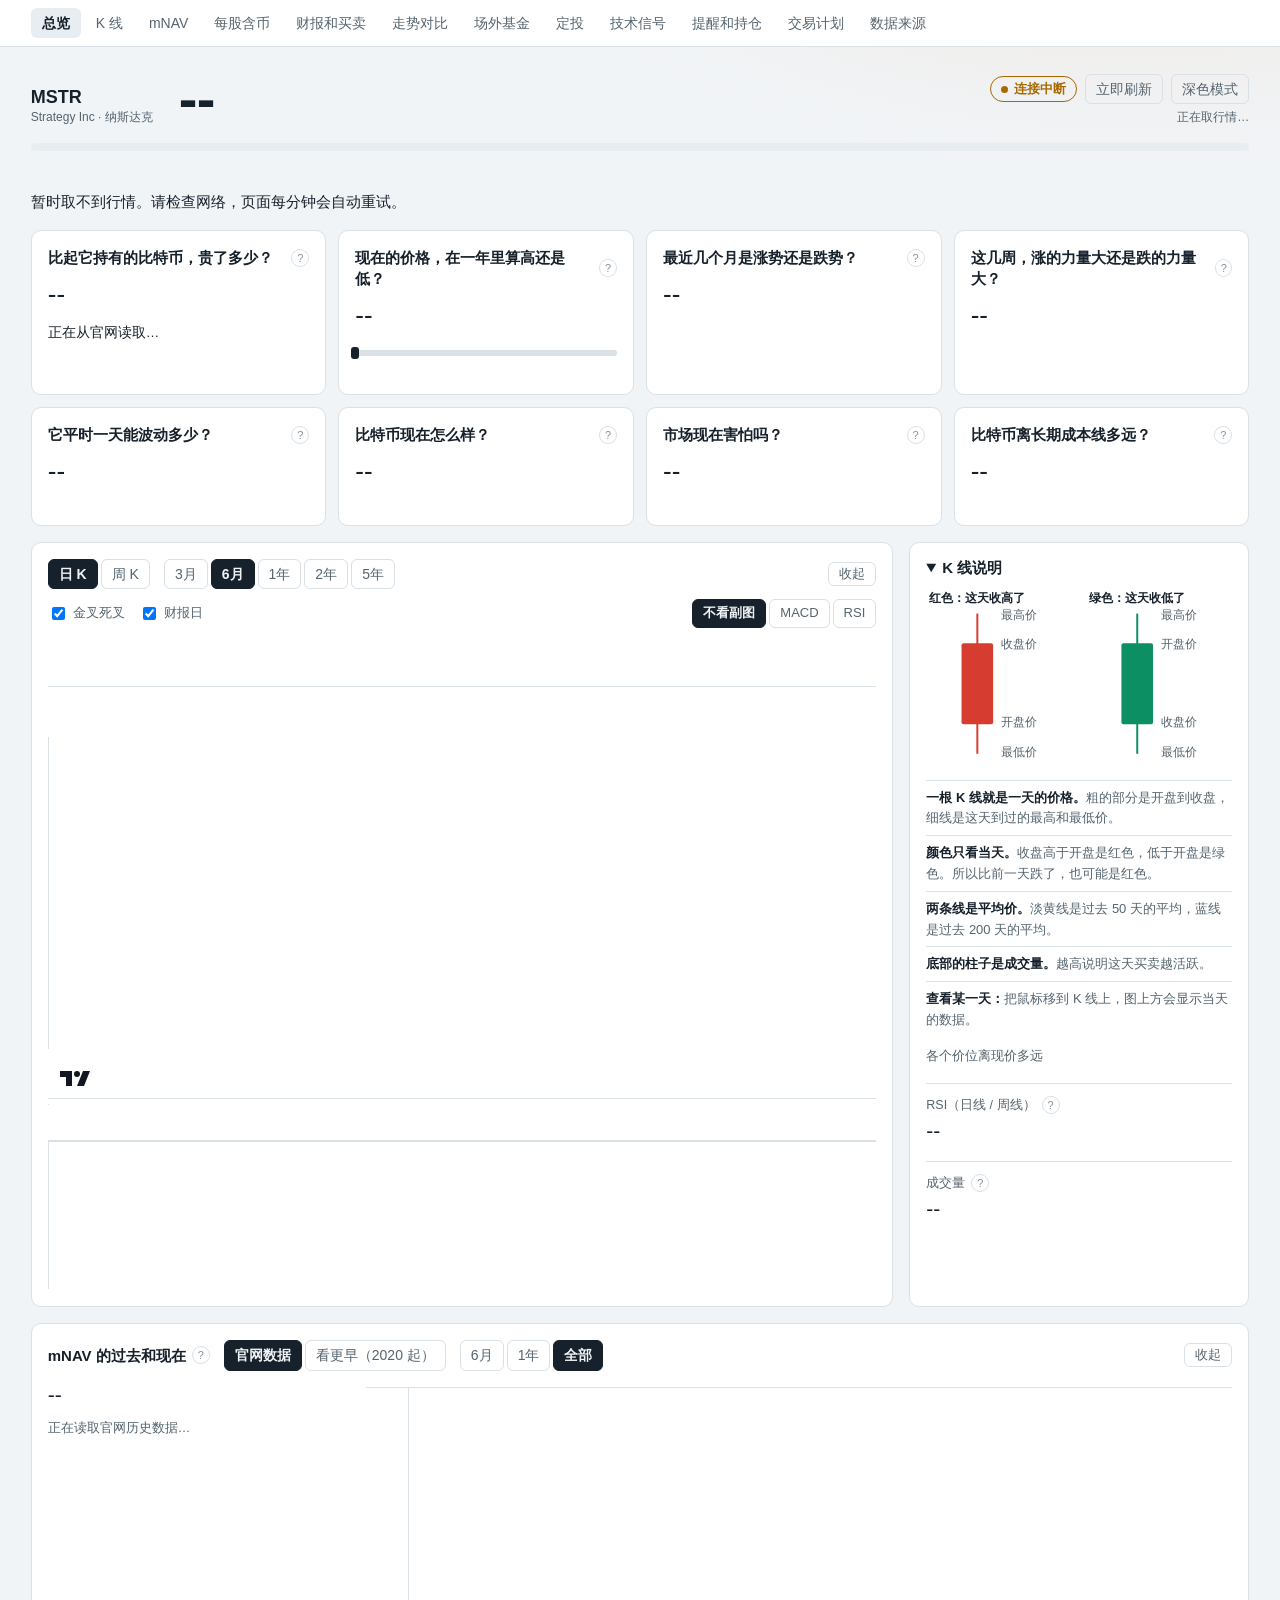
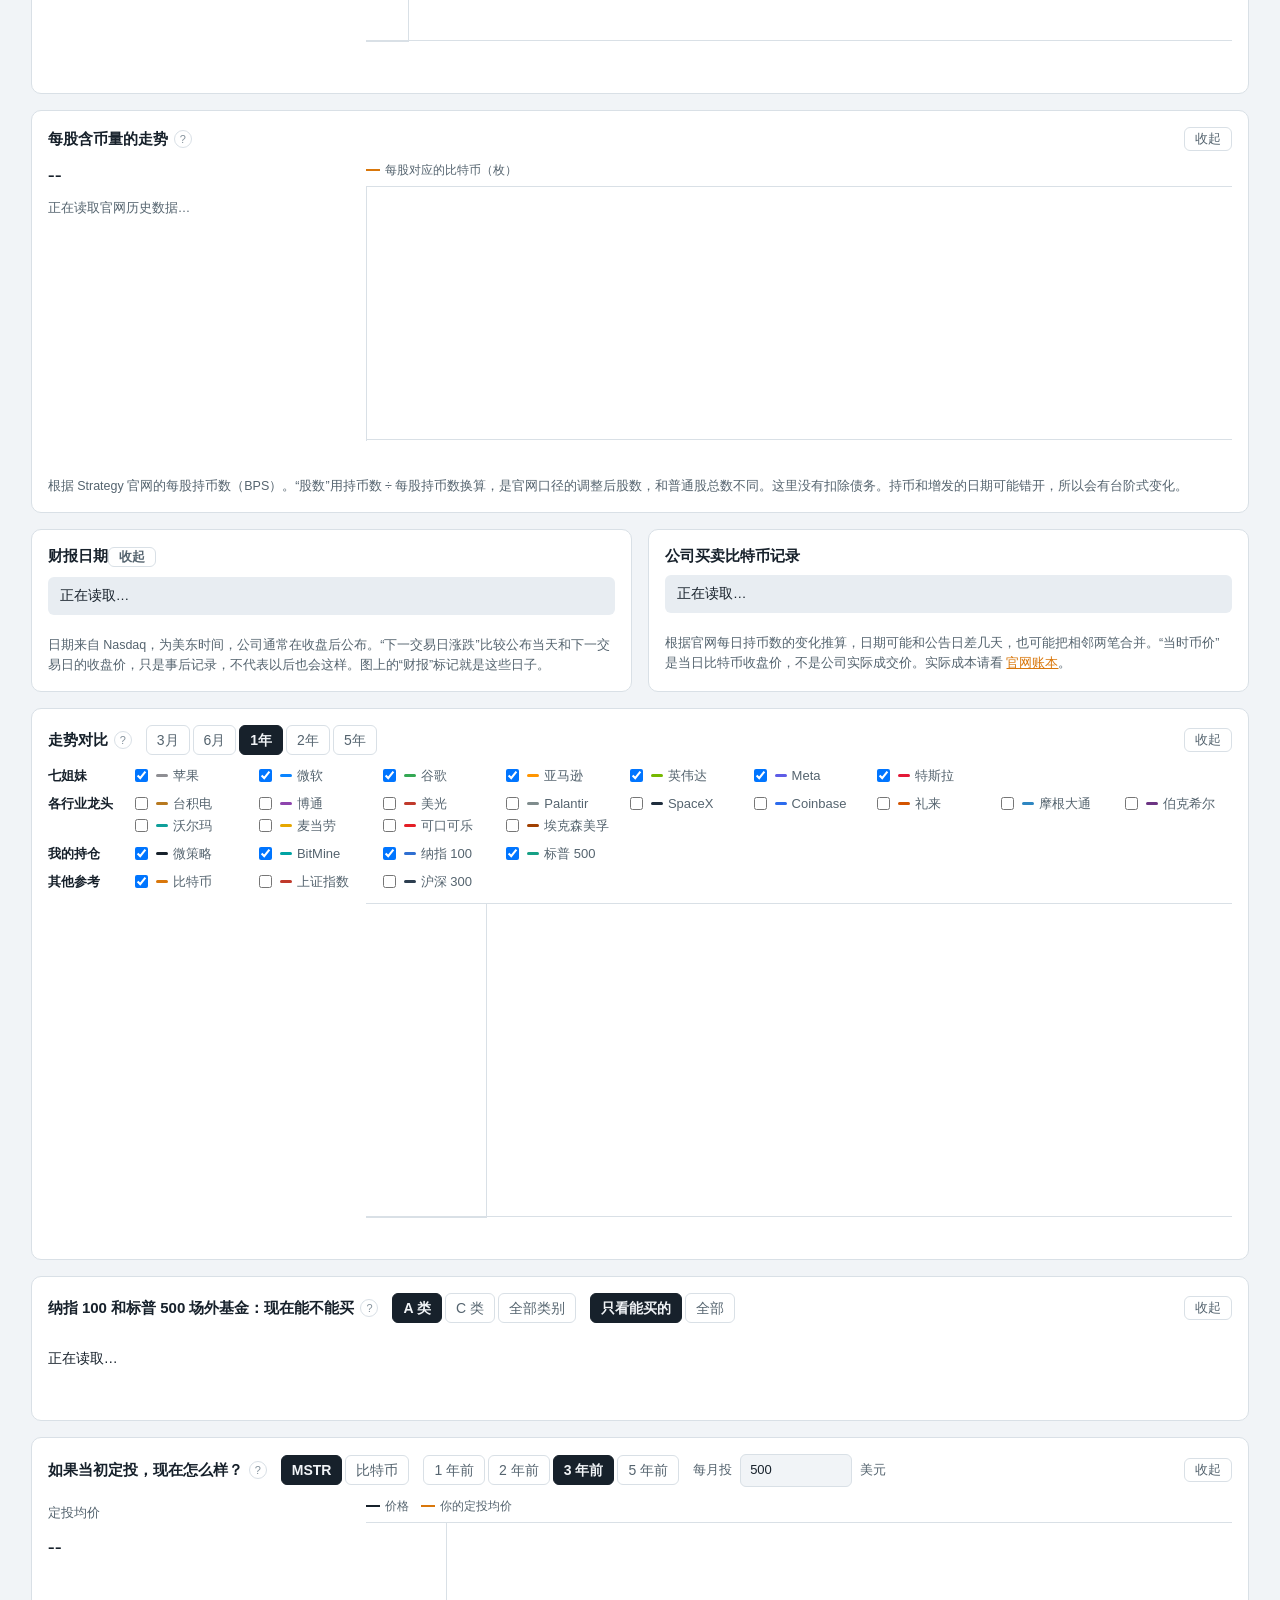
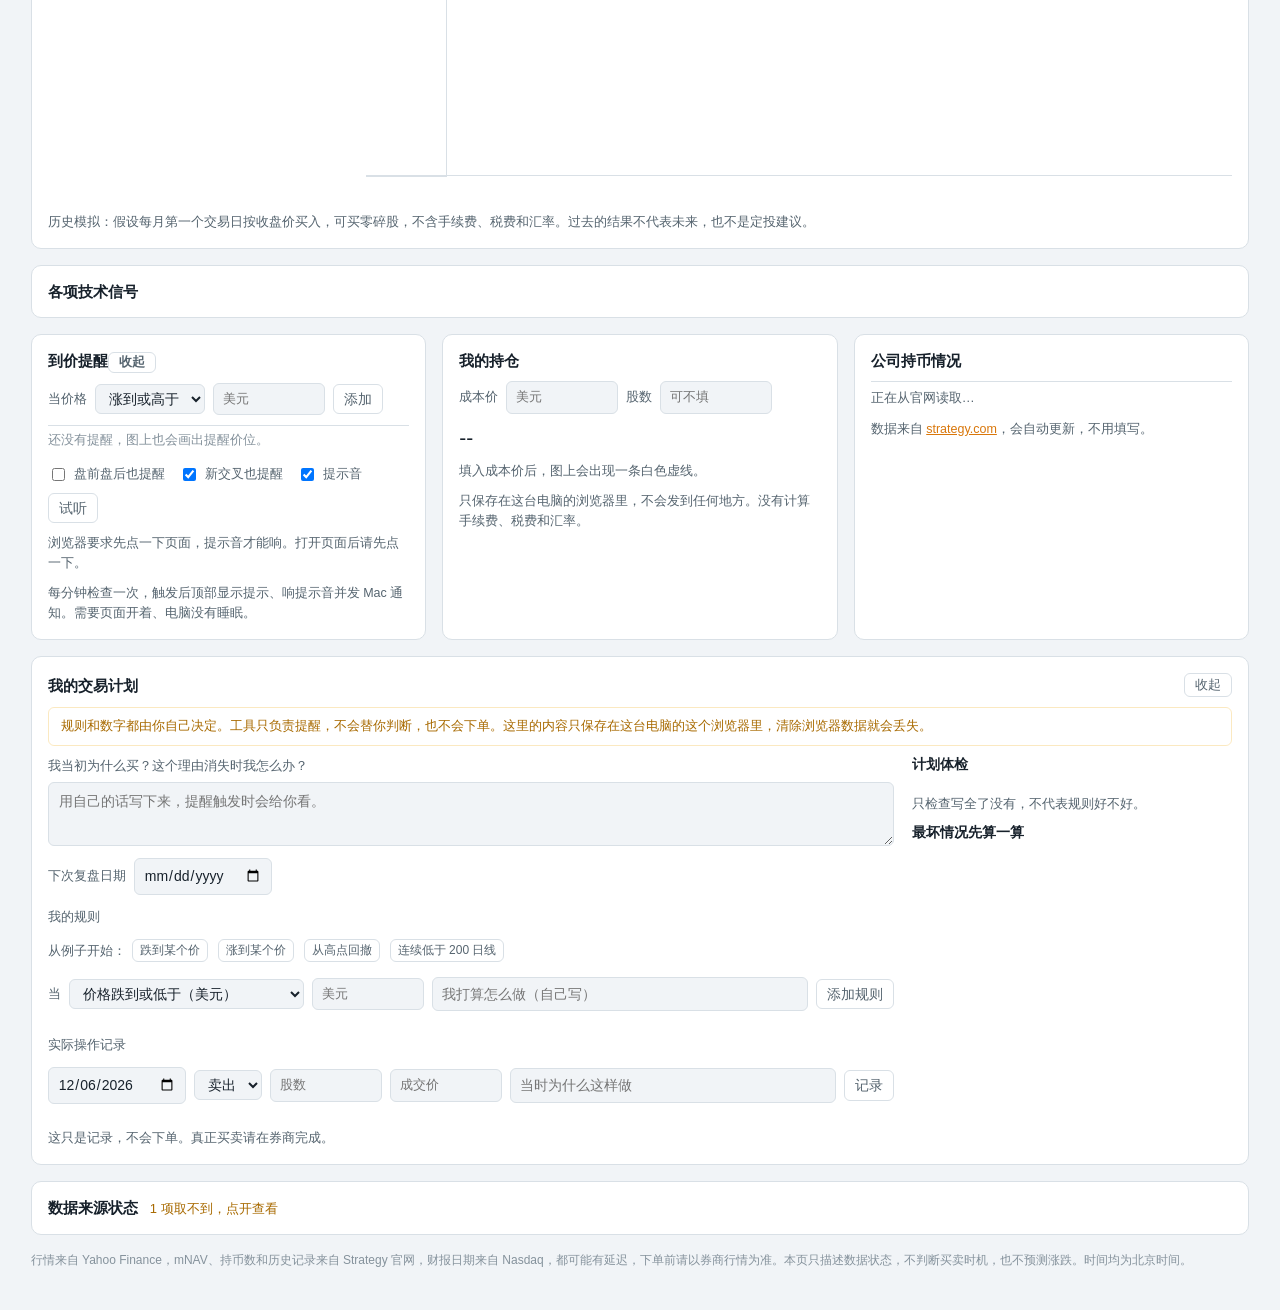
==== commit ac65c663: "加入走势对比和纳指、标普场外基金状态 - 走势对比：MSTR 与七姐妹、各行业龙头、纳指 100、标普 500、比特币、BitMine、上证指数和沪深 300 比较涨跌 - 场外基金：纳指 100 和" ====
--- a/web/index.html
+++ b/web/index.html
@@ -91,10 +91,9 @@
 .legend i { display: inline-block; width: 14px; height: 2px; vertical-align: middle; margin-right: 5px; }
 .stage { position: relative; flex: 1; min-height: clamp(340px, 50vh, 560px); }
 .chart-panel { display: flex; flex-direction: column; }
-#chart, #compare { position: absolute; inset: 0; }
+#chart { position: absolute; inset: 0; }
 #ohlc { min-height: 44px; margin-bottom: 6px; font-size: 13px; line-height: 1.6; color: var(--muted); }
 #ohlc b { font-weight: 600; color: var(--fg); }
-#cmpNote { font-size: 12.5px; color: var(--muted); margin: 8px 0 0; }
 
 /* Position readout */
 .read { display: grid; gap: 15px; align-content: start; }
@@ -112,6 +111,19 @@
 .dca-body { display: grid; grid-template-columns: 300px minmax(0, 1fr); gap: 18px; align-items: start; }
 @media (max-width: 880px) { .dca-body { grid-template-columns: minmax(0, 1fr); } }
 #dcaChart, #mnavChart, #psChart { height: 280px; }
+#magChart { height: 340px; }
+#qdiiTable td, #qdiiTable th { text-align: left; white-space: normal; }
+#qdiiTable td.open { color: var(--fg); font-weight: 600; }
+#qdiiTable td.shut { color: var(--faint); }
+.mag-picks { display: grid; gap: 6px; font-size: 13px; color: var(--muted); }
+.mag-row { display: grid; grid-template-columns: 5.5em minmax(0, 1fr); align-items: start; gap: 12px; }
+.mag-row > b { font-weight: 600; color: var(--fg); line-height: 22px; }
+.mag-list { display: grid; grid-template-columns: repeat(auto-fill, minmax(8.5em, 1fr)); gap: 0 12px; } /* 所有分组同宽同列，勾选框上下对齐 */
+.mag-list label { line-height: 22px; white-space: nowrap; }
+#magNote:empty { display: none; }
+.mag-picks label { display: inline-flex; align-items: center; gap: 5px; cursor: pointer; }
+.mag-picks i { display: inline-block; width: 12px; height: 3px; border-radius: 2px; }
+#magTable td:first-child, #magTable th:first-child { text-align: left; }
 .two { display: grid; grid-template-columns: repeat(2, minmax(0, 1fr)); gap: 16px; }
 @media (max-width: 880px) { .two { grid-template-columns: minmax(0, 1fr); } }
 .next { padding: 8px 12px; font-size: 13.5px; background: var(--panel-2); border-radius: 6px; }
@@ -170,6 +182,15 @@
 .fold[open] > summary { margin-bottom: 12px; }
 .fold > summary span { font: 500 13px var(--sans); color: var(--muted); }
 .fold .review-body { display: grid; gap: 14px; }
+
+/* Folding: every block except the overview cards */
+.fold-btn { margin-left: auto; flex: none; padding: 1px 10px; font-size: 12.5px; }
+.panel.folded > :not(:first-child) { display: none !important; }
+.panel.folded > :first-child { margin-bottom: 0; }
+.fold-group.folded { display: none !important; }
+.fold-bar { display: flex; align-items: center; gap: 12px; padding: 10px 16px; background: var(--panel); border: 1px solid var(--line); border-radius: 10px; }
+.fold-bar b { font: 600 15px/1.3 var(--sans); }
+.fold-bar:has(+ .fold-group:not(.folded)) { display: none; }
 
 /* Technical review */
 .review { display: grid; gap: 14px; }
@@ -268,7 +289,7 @@
     <section class="panel chart-panel">
       <div class="toolbar">
         <div class="seg" id="views">
-          <button data-view="day" class="on" type="button">日 K</button><button data-view="week" type="button">周 K</button><button data-view="compare" type="button">对比比特币</button>
+          <button data-view="day" class="on" type="button">日 K</button><button data-view="week" type="button">周 K</button>
         </div>
         <div class="seg" id="ranges">
           <button data-m="3" type="button">3月</button><button data-m="6" class="on" type="button">6月</button><button data-m="12" type="button">1年</button><button data-m="24" type="button">2年</button><button data-m="60" type="button">5年</button>
@@ -283,11 +304,9 @@
       <div id="ohlc"></div>
       <div class="stage">
         <div id="chart"></div>
-        <div id="compare" class="off"></div>
       </div>
       <div id="sub"></div>
       <p class="note" id="subNote"></p>
-      <p id="cmpNote" hidden></p>
     </section>
 
     <aside class="panel read">
@@ -368,6 +387,32 @@
       <p class="hint">根据官网每日持币数的变化推算，日期可能和公告日差几天，也可能把相邻两笔合并。“当时币价”是当日比特币收盘价，不是公司实际成交价。实际成本请看 <a href="https://www.strategy.com/ledger" target="_blank" rel="noopener">官网账本</a>。</p>
     </section>
   </div>
+
+  <section class="panel card">
+    <div class="dca-top">
+      <div class="head"><h2 style="color:var(--fg)">走势对比</h2><button class="q" data-term="mag7" type="button" aria-label="解释走势对比">?</button></div>
+      <div class="seg" id="magRange"><button data-m="3" type="button">3月</button><button data-m="6" type="button">6月</button><button data-m="12" class="on" type="button">1年</button><button data-m="24" type="button">2年</button><button data-m="60" type="button">5年</button></div>
+    </div>
+    <div class="mag-picks" id="magPicks"></div>
+    <div class="dca-body">
+      <div class="card">
+        <div class="table-wrap"><table id="magTable"></table></div>
+        <p class="note" id="magNote"></p>
+      </div>
+      <div><div id="magChart"></div></div>
+    </div>
+  </section>
+
+  <section class="panel card">
+    <div class="dca-top">
+      <div class="head"><h2 style="color:var(--fg)">纳指 100 和标普 500 场外基金：现在能不能买</h2><button class="q" data-term="qdii" type="button" aria-label="解释场外 QDII">?</button></div>
+      <div class="seg" id="qdiiClass"><button data-c="A" class="on" type="button">A 类</button><button data-c="C" type="button">C 类</button><button data-c="all" type="button">全部类别</button></div>
+      <div class="seg" id="qdiiFilter"><button data-f="open" class="on" type="button">只看能买的</button><button data-f="all" type="button">全部</button></div>
+    </div>
+    <p class="say" id="qdiiSay">正在读取…</p>
+    <div class="table-wrap"><table id="qdiiTable"></table></div>
+    <p class="hint" id="qdiiNote"></p>
+  </section>
 
   <section class="panel card">
     <div class="dca-top">
@@ -554,10 +599,6 @@
 const volume = chart.addHistogramSeries({ priceFormat: { type: 'volume' }, priceScaleId: 'vol', priceLineVisible: false, lastValueVisible: false });
 chart.priceScale('vol').applyOptions({ scaleMargins: { top: 0.84, bottom: 0 } });
 
-const cmp = LightweightCharts.createChart($('compare'), { ...baseOptions(), localization: { dateFormat: 'yyyy-MM-dd', locale: 'zh-CN', priceFormatter: v => (v > 0 ? '+' : '') + v.toFixed(0) + '%' } });
-const cmpMstr = cmp.addLineSeries({ lineWidth: 2, color: css('--fg'), priceLineVisible: false, lastValueVisible: true, title: 'MSTR' });
-const cmpBtc = cmp.addLineSeries({ lineWidth: 2, color: css('--btc'), priceLineVisible: false, lastValueVisible: true, title: 'BTC' });
-
 const sub = LightweightCharts.createChart($('sub'), { ...baseOptions(), rightPriceScale: { borderColor: css('--line'), minimumWidth: 72 }, timeScale: { visible: false }, layout: { ...baseOptions().layout, attributionLogo: false } });
 const subOpts = { priceLineVisible: false, lastValueVisible: true, crosshairMarkerVisible: false };
 const subHist = sub.addHistogramSeries({ ...subOpts, lastValueVisible: false });
@@ -585,7 +626,6 @@
   return { from: from.toISOString().slice(0, 10), to: last };
 }
 function legendFor() {
-  if (S.view === 'compare') return `<span><i style="background:var(--fg)"></i>MSTR</span><span><i style="background:var(--btc)"></i>比特币</span>`;
   const v = VIEWS[S.view];
   const unit = S.view === 'week' ? '周' : '天';
   return `<span><i style="background:var(--ma-short)"></i>${v.short} ${unit}平均价</span><span><i style="background:var(--ma-long)"></i>${v.long} ${unit}平均价</span><span>红：收盘高于开盘</span>`;
@@ -597,11 +637,7 @@
 function draw(force) {
   if (!S.mstr) return;
   $('legend').innerHTML = legendFor();
-  const compare = S.view === 'compare';
-  // 隐藏的图表保留尺寸，切换时才能正常绘制
-  $('chart').classList.toggle('off', compare); $('compare').classList.toggle('off', !compare);
-  $('ohlc').hidden = compare; $('cmpNote').hidden = !compare; $('chips').hidden = compare; $('sub').hidden = compare || S.sub === 'off'; $('subNote').hidden = compare || S.sub === 'off';
-  if (compare) return drawCompare();
+  $('sub').hidden = S.sub === 'off'; $('subNote').hidden = S.sub === 'off';
   const bars = currentBars(), last = bars.at(-1), key = [S.view, bars.length, last.close, last.volume].join();
   if (key !== S.drawnKey) {
     const v = VIEWS[S.view], closes = bars.map(b => b.close);
@@ -630,7 +666,7 @@
 }
 function applySub() {
   const isMacd = S.sub === 'macd', off = S.sub === 'off';
-  $('sub').hidden = off || S.view === 'compare'; $('subNote').hidden = off || S.view === 'compare';
+  $('sub').hidden = off; $('subNote').hidden = off;
   $('subNote').textContent = isMacd
     ? 'MACD 看短期和中期动能的差距：白线在橙线上方，说明短期动能强于中期；红绿柱是两者的差。它是滞后的，也会反复交叉。'
     : 'RSI 看近期涨跌力量，0 到 100，虚线是常用参考线 70 和 30。周 K 下显示的是周线 RSI。';
@@ -650,24 +686,13 @@
   }
   candles.setMarkers(marks.sort((a, b) => a.time < b.time ? -1 : a.time > b.time ? 1 : 0));
 }
-$('chips').addEventListener('change', () => { if (S.mstr && S.view !== 'compare') drawOverlays(currentBars()); });
+$('chips').addEventListener('change', () => { if (S.mstr) drawOverlays(currentBars()); });
 $('subs').addEventListener('click', e => {
   const mode = e.target.dataset.sub; if (!mode) return;
   S.sub = mode;
   document.querySelectorAll('#subs button').forEach(b => b.classList.toggle('on', b === e.target));
   applySub();
 });
-function drawCompare() {
-  const { from, to } = bounds(), btcAt = new Map(S.btc.bars.map(b => [b.time, b.close]));
-  const bars = S.mstr.bars.filter(b => b.time >= from && btcAt.has(b.time));
-  if (bars.length < 2) return;
-  const m0 = bars[0].close, b0 = btcAt.get(bars[0].time);
-  cmpMstr.setData(bars.map(b => ({ time: b.time, value: (b.close / m0 - 1) * 100 })));
-  cmpBtc.setData(bars.map(b => ({ time: b.time, value: (btcAt.get(b.time) / b0 - 1) * 100 })));
-  cmp.timeScale().setVisibleRange({ from: bars[0].time, to });
-  const lastBar = bars.at(-1), mChg = (lastBar.close / m0 - 1) * 100, bChg = (btcAt.get(lastBar.time) / b0 - 1) * 100;
-  $('cmpNote').textContent = `从 ${bars[0].time} 算起（两者都从 0% 出发）：MSTR ${pct(mChg)}，比特币 ${pct(bChg)}。`;
-}
 function showOhlc(b) {
   const prev = S.prevCloses.get(b.time), chg = (b.close / prev - 1) * 100;
   const week = S.view === 'week', span = week ? '这一周' : '这一天', prevName = week ? '上一周' : '前一天';
@@ -800,7 +825,7 @@
   $('qBtcT').textContent = corr;
   const k = S.kpi?.btc;
   $('qBtcS').textContent = k ? `比历史最高价 ${money(k.ath)} 低 ${Math.abs(k.drawdownFromAth).toFixed(1)}%。` : '';
-  renderMood(); renderDca(); renderHistory(); renderPerShare(); renderEvents();
+  renderMood(); renderDca(); renderHistory(); renderPerShare(); renderEvents(); renderMag(); renderQdii();
 
   $('sentence').textContent = `现价在一年区间的${d.pos}（${d.place.toFixed(0)} 分），${both ? '高于' : none ? '低于' : '介于'}两条平均线，近期${fw}，${d.volWord}，和比特币${d.c >= 0.6 ? '走势很同步' : d.c >= 0.3 ? '有一定同步' : '不太同步'}。`;
   renderCompany();
@@ -930,6 +955,99 @@
   if (key !== psKey) { psLine.setData(h.asc.map(x => ({ time: x.date, value: x.perShare }))); psChart.timeScale().fitContent(); psKey = key; }
 }
 
+// --- Magnificent Seven comparison ---
+const MAG7 = [['AAPL', '苹果', '#8e8e93'], ['MSFT', '微软', '#0a84ff'], ['GOOGL', '谷歌', '#34a853'], ['AMZN', '亚马逊', '#ff9500'], ['NVDA', '英伟达', '#76b900'], ['META', 'Meta', '#5e5ce6'], ['TSLA', '特斯拉', '#e31937']];
+const MAG_EXTRA = [['MSTR', '微策略', css('--fg')], ['BMNR', 'BitMine', '#00a3a3'], ['QQQ', '纳指 100', css('--ma-long')], ['^GSPC', '标普 500', '#16a085']];
+const MAG_BTC = ['BTC', '比特币', css('--btc')];
+const MAG_CN = [['000001.SS', '上证指数', '#c0392b'], ['510300.SS', '沪深 300', '#2c3e50']];
+const MAG_LEAD = [['TSM', '台积电', '#b7791f'], ['AVGO', '博通', '#8e44ad'], ['MU', '美光', '#c0392b'], ['PLTR', 'Palantir', '#7f8c8d'], ['SPCX', 'SpaceX', '#1f2d3d'], ['COIN', 'Coinbase', '#2c6bed'],
+  ['LLY', '礼来', '#d35400'], ['JPM', '摩根大通', '#2e86c1'], ['BRK-B', '伯克希尔', '#6c3483'], ['WMT', '沃尔玛', '#0e9f9a'], ['MCD', '麦当劳', '#e6a700'], ['KO', '可口可乐', '#e41e26'], ['XOM', '埃克森美孚', '#a04000']];
+const MAG_ALL = [...MAG7, ...MAG_LEAD, ...MAG_EXTRA, MAG_BTC, ...MAG_CN];
+const MAG_BOLD = new Set(['MSTR', 'BMNR']);
+const MAG_LOAD = [...MAG7, ...MAG_LEAD, ...MAG_CN].map(x => x[0]).concat('BMNR', '^GSPC');
+const magChart = LightweightCharts.createChart($('magChart'), { ...baseOptions(), layout: { ...baseOptions().layout, attributionLogo: false }, rightPriceScale: { borderColor: css('--line'), minimumWidth: 72 }, localization: { dateFormat: 'yyyy-MM-dd', locale: 'zh-CN', priceFormatter: v => (v > 0 ? '+' : '') + v.toFixed(0) + '%' } });
+const magSeries = Object.fromEntries(MAG_ALL.map(([sym, name, color]) => [sym, magChart.addLineSeries({ lineWidth: MAG_BOLD.has(sym) ? 3 : 2, color, priceLineVisible: false, lastValueVisible: false })]));
+const MAG = { months: 12, key: null, shown: new Set(store.get('magShown2', [...MAG7, ...MAG_EXTRA, MAG_BTC].map(x => x[0]))) }; // 行业龙头默认不显示
+if (!store.get('magSpx')) { MAG.shown.add('^GSPC'); store.set('magSpx', true); store.set('magShown2', [...MAG.shown]); } // 后来加的标普 500 也默认显示
+const magPick = ([sym, name, color]) => `<label><input type="checkbox" data-sym="${sym}" ${MAG.shown.has(sym) ? 'checked' : ''}><i style="background:${color}"></i>${name}</label>`;
+$('magPicks').innerHTML = [['七姐妹', MAG7], ['各行业龙头', MAG_LEAD], ['我的持仓', MAG_EXTRA], ['其他参考', [MAG_BTC, ...MAG_CN]]].map(([title, list]) => `<div class="mag-row"><b>${title}</b><div class="mag-list">${list.map(magPick).join('')}</div></div>`).join('');
+$('magPicks').addEventListener('change', e => {
+  const sym = e.target.dataset.sym; if (!sym) return;
+  e.target.checked ? MAG.shown.add(sym) : MAG.shown.delete(sym);
+  store.set('magShown2', [...MAG.shown]); renderMag();
+});
+$('magRange').addEventListener('click', e => {
+  const m = Number(e.target.dataset.m); if (!m) return;
+  MAG.months = m;
+  $('magRange').querySelectorAll('button').forEach(b => b.classList.toggle('on', b === e.target));
+  renderMag();
+});
+async function loadMag() {
+  if (S.magAt && Date.now() - S.magAt < 600000) return;
+  S.mag = S.mag || {};
+  const got = await Promise.allSettled(MAG_LOAD.map(sym => getJson('/api/chart?symbol=' + encodeURIComponent(sym))));
+  got.forEach((g, i) => { if (g.status === 'fulfilled') S.mag[MAG_LOAD[i]] = parseDaily(g.value); });
+  S.magFailed = got.filter(g => g.status !== 'fulfilled').length;
+  S.magAt = Date.now();
+}
+function renderMag() {
+  if (!S.mag || !S.mstr) return;
+  const last = S.mstr.bars.at(-1).time, start = new Date(last + 'T00:00:00Z');
+  start.setUTCMonth(start.getUTCMonth() - MAG.months);
+  const from = start.toISOString().slice(0, 10), lines = {};
+  for (const sym of MAG_LOAD) if (S.mag[sym]) lines[sym] = rebaseSeries(S.mag[sym].bars, from);
+  lines.MSTR = rebaseSeries(S.mstr.bars, from);
+  if (S.btc) lines.BTC = rebaseSeries(S.btc.bars, from);
+  if (S.qqq) lines.QQQ = rebaseSeries(S.qqq.bars, from);
+  for (const [sym, series] of Object.entries(magSeries)) series.setData(MAG.shown.has(sym) && lines[sym] ? lines[sym].points : []);
+  const key = MAG.months + ':' + last;
+  if (key !== MAG.key) { magChart.timeScale().fitContent(); MAG.key = key; }
+  const names = Object.fromEntries(MAG_ALL.map(([s, n]) => [s, n]));
+  const rows = Object.entries(lines).filter(([sym, l]) => l && MAG.shown.has(sym)).sort((a, b) => b[1].change - a[1].change);
+  const codes = { '^GSPC': 'SPX', '000001.SS': '000001', '510300.SS': '510300' };
+  $('magTable').innerHTML = '<tr><th>名称</th><th>涨跌</th></tr>' + rows.map(([sym, l]) => {
+    const name = MAG_BOLD.has(sym) ? `<b>${names[sym]}</b>` : names[sym];
+    return `<tr><td>${name} <span class="note">${codes[sym] || sym}</span></td><td class="${dirClass(l.change)}">${pct(l.change)}</td></tr>`;
+  }).join('');
+  $('magNote').textContent = (S.magFailed ? `有 ${S.magFailed} 只暂时取不到，稍后会自动重试。` : '');
+}
+
+// --- Nasdaq-100 and S&P 500 QDII funds ---
+let qdiiFilter = store.get('qdiiFilter', 'open');
+$('qdiiFilter').querySelectorAll('button').forEach(b => b.classList.toggle('on', b.dataset.f === qdiiFilter));
+$('qdiiFilter').addEventListener('click', e => {
+  const f = e.target.dataset.f; if (!f) return;
+  qdiiFilter = f; store.set('qdiiFilter', f);
+  $('qdiiFilter').querySelectorAll('button').forEach(b => b.classList.toggle('on', b === e.target));
+  renderQdii();
+});
+let qdiiClass = store.get('qdiiClass', 'A');
+$('qdiiClass').querySelectorAll('button').forEach(b => b.classList.toggle('on', b.dataset.c === qdiiClass));
+$('qdiiClass').addEventListener('click', e => {
+  const c = e.target.dataset.c; if (!c) return;
+  qdiiClass = c; store.set('qdiiClass', c);
+  $('qdiiClass').querySelectorAll('button').forEach(b => b.classList.toggle('on', b === e.target));
+  renderQdii();
+});
+async function loadQdii() {
+  if (S.qdiiAt && Date.now() - S.qdiiAt < 600000) return;
+  try { S.qdii = await getJson('/api/qdii'); S.qdiiFail = false; } catch { S.qdiiFail = true; }
+  S.qdiiAt = Date.now();
+}
+function renderQdii() {
+  if (!S.qdii) { if (S.qdiiFail) $('qdiiSay').textContent = '暂时取不到基金数据，稍后会自动重试。'; return; }
+  const all = S.qdii.rows.map(r => ({ ...r, st: qdiiStatus(r) })).filter(r => qdiiClass === 'all' || r.share_class === qdiiClass);
+  const className = qdiiClass === 'all' ? '' : ` ${qdiiClass} 类`;
+  const open = all.filter(r => r.st.open), big = open.filter(r => r.st.limit >= 1000);
+  const count = idx => all.filter(r => r.index === idx).length;
+  $('qdiiSay').innerHTML = `纳指 100 和标普 500 场外基金${className}共 ${all.length} 只（纳指 100 ${count('纳指 100')} 只，标普 500 ${count('标普 500')} 只），<b>现在能买 ${open.length} 只</b>，其中每天能买 1,000 元以上的 ${big.length} 只。`;
+  const list = (qdiiFilter === 'open' ? open : all).sort((a, b) => (b.st.limit - a.st.limit) || a.name.localeCompare(b.name, 'zh'));
+  const since = r => r.since ? dateCn(r.since) : r.st.open ? `${dateCn(r.seen)} 开始记录前就已开放` : '';
+  $('qdiiTable').innerHTML = '<tr><th>基金</th><th>跟踪</th><th>现在</th><th>从哪天开始</th></tr>' + list.map(r => `<tr><td>${escapeHtml(r.name)} <a href="${escapeHtml(r.source_url)}" target="_blank" rel="noopener" class="note">${escapeHtml(r.code)}</a></td><td>${r.index}</td><td class="${r.st.open ? 'open' : 'shut'}">${r.st.label}</td><td>${since(r)}</td></tr>`).join('');
+  const t = S.qdii.stored_at ? new Date(S.qdii.stored_at * 1000).toLocaleString('zh-CN', { timeZone: 'Asia/Shanghai', hour12: false }) : '';
+  $('qdiiNote').textContent = `数据由开源项目 GlobalAssetHistory 整理自东方财富${t ? `，更新于 ${t}` : ''}。公开数据里没有官方开放日期，“从哪天开始”是本工具从 ${dateCn(S.qdii.tracked_from)} 起自己记录的状态变化（标普 500 基金是后来加的，从第一次看到时算起），所以这之前的开放日期请点基金代码查看公告。买之前请在支付宝里确认当天的额度，额度经常变化。`;
+}
+
 // --- Earnings dates and holdings changes ---
 function renderEvents() {
   const bars = S.mstr?.bars;
@@ -1155,6 +1273,8 @@
   vola: '这是把最近每天涨跌的幅度取平均。数字越大，账面上下越剧烈。MSTR 的波动通常比普通股票和比特币都大，持有前要想清楚自己能不能接受。',
   fear: '恐慌指标衡量的是大家的情绪。比特币情绪指数看币圈，0 最恐惧，100 最贪婪，数字由 Strategy 官网提供。VIX 看美股未来一个月的预期波动，大跌时往往飙升。恐慌时不一定是底部，恐慌可能持续很久甚至加深，所以它只能说明气氛，不能预测涨跌。',
   pershare: '公司持有的比特币除以股数，就是每一股对应多少比特币。公司买币会让它上升，增发股票会让它下降。所以只看“公司持币越来越多”不够，要看每股对应的有没有变多。如果增发时股价有足够溢价，增发后每股含币量也可能上升；下降也不一定代表公司变差，比如筹到的钱可能用在别处。这里没有扣除债务，所以不是净值。',
+  qdii: 'A 类通常买入时收申购费，适合长期持有；C 类不收申购费，但按天收销售服务费，适合短期持有。同一只基金的 A 类和 C 类投资的东西一样，只是收费方式不同，开放和限额也可能不一样。场外 QDII 基金是国内基金公司发行、投资海外市场的基金，可以在支付宝等平台买，不用开美股账户。因为换汇额度有限，基金公司经常暂停申购或限制每天能买的金额，所以“能不能买、能买多少”会经常变化。同一只基金的 A 类和 C 类费用收取方式不同。这里只显示状态，不比较哪只更好。',
+  mag7: '“美股七姐妹”通常指苹果、微软、谷歌母公司 Alphabet、亚马逊、英伟达、Meta 和特斯拉这七家大型科技公司，它们在纳斯达克和标普 500 里占比很高。“各行业龙头”里，台积电（芯片代工）、博通（网络和定制芯片）、美光（存储芯片）、Palantir（数据软件）、SpaceX（火箭和卫星互联网，2026 年 6 月才上市）、Coinbase（加密货币交易所）偏科技；礼来（医药）、摩根大通（银行）、伯克希尔（保险和投资）、沃尔玛（零售）、麦当劳（餐饮）、可口可乐（饮料）和埃克森美孚（能源）可以看看科技以外的行业表现。纳指 100 用 QQQ 代表，标普 500 是美国 500 家大公司组成的指数。上证指数包括上海交易所的全部股票，沪深 300 是沪深两市 300 家大公司，这里用跟踪它的 ETF 代表。纳指 100 用 QQQ 代表整个纳斯达克 100。BitMine（BMNR）是一家以持有以太坊为主的上市公司，和微策略持有比特币的模式类似。这里只比较涨跌幅，不代表公司好坏。',
   cost: '200 周平均价是比特币过去约 4 年的平均价，常被当作长期趋势线。全网平均持币成本（realized price）是所有比特币最后一次转移时价格的平均值，可以粗略理解为大家的平均成本。价格曾跌破过这两条线，它们不是不会被跌破的底部。',
   dca: '定投就是不管涨跌，每月投固定金额。价格低时买到的多，价格高时买到的少。定投均价是总投入除以买到的数量，也就是你平均花多少钱买到一股或一枚。这里只是用历史价格算账。定投能摊平买入价格，但不能保证赚钱，标的长期下跌时一样会亏。',
   rsi: '衡量最近 14 根 K 线上涨和下跌的相对力度，范围 0 到 100。日线看 14 天，周线看 14 周。常用 70 和 30 作为参考线，强势股可能长期停在高位，不能单独用来判断买卖。',
@@ -1323,7 +1443,7 @@
 }
 
 // --- Top navigation ---
-const NAV = [['总览', '.qs'], ['K 线', '.main'], ['mNAV', '#mnavChart'], ['每股含币', '#psChart'], ['财报和买卖', '#earnTable'], ['定投', '#dcaChart'], ['技术信号', '#reviewBox'], ['提醒和持仓', '.bottom'], ['交易计划', '#planWhy'], ['数据来源', '#sourceBox']];
+const NAV = [['总览', '.qs'], ['K 线', '.main'], ['mNAV', '#mnavChart'], ['每股含币', '#psChart'], ['走势对比', '#magChart'], ['场外基金', '#qdiiTable'], ['财报和买卖', '#earnTable'], ['定投', '#dcaChart'], ['技术信号', '#reviewBox'], ['提醒和持仓', '.bottom'], ['交易计划', '#planWhy'], ['数据来源', '#sourceBox']];
 function buildNav() {
   const spots = NAV.map(([name, sel]) => {
     const el = document.querySelector(sel), box = el && (el.closest('.qs, .main, .bottom, .two, section') || el);
@@ -1332,6 +1452,7 @@
   $('topNav').replaceChildren(...spots.map(s => {
     const b = document.createElement('button'); b.type = 'button'; b.textContent = s.name;
     b.onclick = () => {
+      unfoldBox(s.box);
       s.box.querySelector('details.fold')?.setAttribute('open', '');
       window.scrollTo({ top: s === spots[0] ? 0 : s.box.getBoundingClientRect().top + scrollY - $('topNav').offsetHeight - 8, behavior: 'auto' });
       mark();
@@ -1345,7 +1466,55 @@
   };
   addEventListener('scroll', mark, { passive: true }); mark();
 }
-addEventListener('load', buildNav);
+// 每个版块都能收起；状态记在本机浏览器。总览的问题卡片不收起
+const GROUP_TITLES = { main: 'K 线', two: '财报和买卖记录', bottom: '提醒、持仓和公司持币' };
+function refreshCharts(box) {
+  requestAnimationFrame(() => {
+    if (box.querySelector('#chart')) draw(true);
+    for (const c of [mnavChart, psChart, magChart, dcaChart]) if (box.contains(c.chartElement())) c.timeScale().fitContent();
+  });
+}
+function setFold(box, folded) {
+  box.classList.toggle('folded', folded);
+  const btn = box.foldButton;
+  btn.textContent = folded ? '展开' : '收起';
+  btn.setAttribute('aria-expanded', String(!folded));
+  const saved = store.get('folds', {}); saved[box.foldKey] = folded; store.set('folds', saved);
+  if (!folded) refreshCharts(box);
+}
+function unfoldBox(box) {
+  for (let el = box; el; el = el.parentElement) if (el.foldButton && el.classList.contains('folded')) setFold(el, false);
+  const group = box.closest('.fold-group'); if (group?.classList.contains('folded')) setFold(group, false);
+}
+function setupFolds() {
+  const saved = store.get('folds', {});
+  for (const box of document.querySelectorAll('.wrap > .main, .wrap > .two, .wrap > .bottom, .wrap > section.panel')) {
+    if (box.querySelector(':scope > details.fold')) continue; // 技术信号和数据来源本来就能折叠
+    const btn = document.createElement('button');
+    btn.type = 'button'; btn.className = 'fold-btn';
+    if (box.matches('section.panel')) {
+      const head = box.firstElementChild;
+      box.foldKey = (head.querySelector('h2')?.textContent || box.id || 'panel').trim();
+      head.style.display = 'flex'; head.style.flexWrap = 'wrap'; head.style.alignItems = 'center';
+      head.append(btn);
+    } else {
+      const kind = ['main', 'two', 'bottom'].find(k => box.classList.contains(k));
+      box.foldKey = GROUP_TITLES[kind]; box.classList.add('fold-group');
+      const bar = document.createElement('div'); bar.className = 'fold-bar';
+      const label = document.createElement('b'); label.textContent = GROUP_TITLES[kind];
+      const top = document.createElement('button'); top.type = 'button'; top.className = 'fold-btn'; top.textContent = '收起';
+      top.onclick = () => setFold(box, true);
+      bar.append(label, btn); box.before(bar);
+      // 展开时标题条隐藏，所以在版块里放一个“收起”
+      const anchor = box.querySelector('.toolbar, .panel > h2, .panel > .head, .panel h2');
+      if (anchor) { top.style.marginLeft = 'auto'; anchor.append(top); }
+    }
+    box.foldButton = btn;
+    btn.onclick = () => setFold(box, !box.classList.contains('folded'));
+    setFold(box, !!saved[box.foldKey]);
+  }
+}
+addEventListener('load', () => { buildNav(); setupFolds(); });
 
 // --- Refresh loop ---
 async function refresh() {
@@ -1362,10 +1531,12 @@
     const showAll = () => { renderBand(); renderHeader(); draw(false); renderReadout(); renderStatus(); renderSources(); checkAlerts(); checkPlan(); renderPlan(); window.renderExtras?.(); };
     showAll();
     // 官网数据和行情分开取：官网取不到时，其他功能照常
-    const [km, kb, vx, hs, er] = await Promise.allSettled([getJson('/api/strategy/mstr'), getJson('/api/strategy/btc'), getJson('/api/chart?symbol=' + encodeURIComponent('^VIX')), getJson('/api/strategy/history'), getJson('/api/earnings')]);
+    const [km, kb, vx, hs, er, qq] = await Promise.allSettled([getJson('/api/strategy/mstr'), getJson('/api/strategy/btc'), getJson('/api/chart?symbol=' + encodeURIComponent('^VIX')), getJson('/api/strategy/history'), getJson('/api/earnings'), getJson('/api/chart?symbol=QQQ')]);
     S.tried = true;
     S.health.vix = vx.status === 'fulfilled'; S.health.history = hs.status === 'fulfilled'; S.health.earn = er.status === 'fulfilled'; S.health.kpi = km.status === 'fulfilled' && kb.status === 'fulfilled';
     if (hs.status === 'fulfilled') S.history = hs.value;
+    if (qq.status === 'fulfilled') S.qqq = parseDaily(qq.value);
+    await loadMag(); await loadQdii();
     if (er.status === 'fulfilled') S.earn = er.value.map(e => { const [mo, d, y] = e.dateReported.split('/'); return { ...e, date: `${y}-${mo.padStart(2, '0')}-${d.padStart(2, '0')}` }; });
     if (vx.status === 'fulfilled') S.vix = parseDaily(vx.value);
     S.kpi = { tried: true, mstr: km.status === 'fulfilled' ? km.value[0] : S.kpi?.mstr, btc: kb.status === 'fulfilled' ? kb.value.results : S.kpi?.btc };
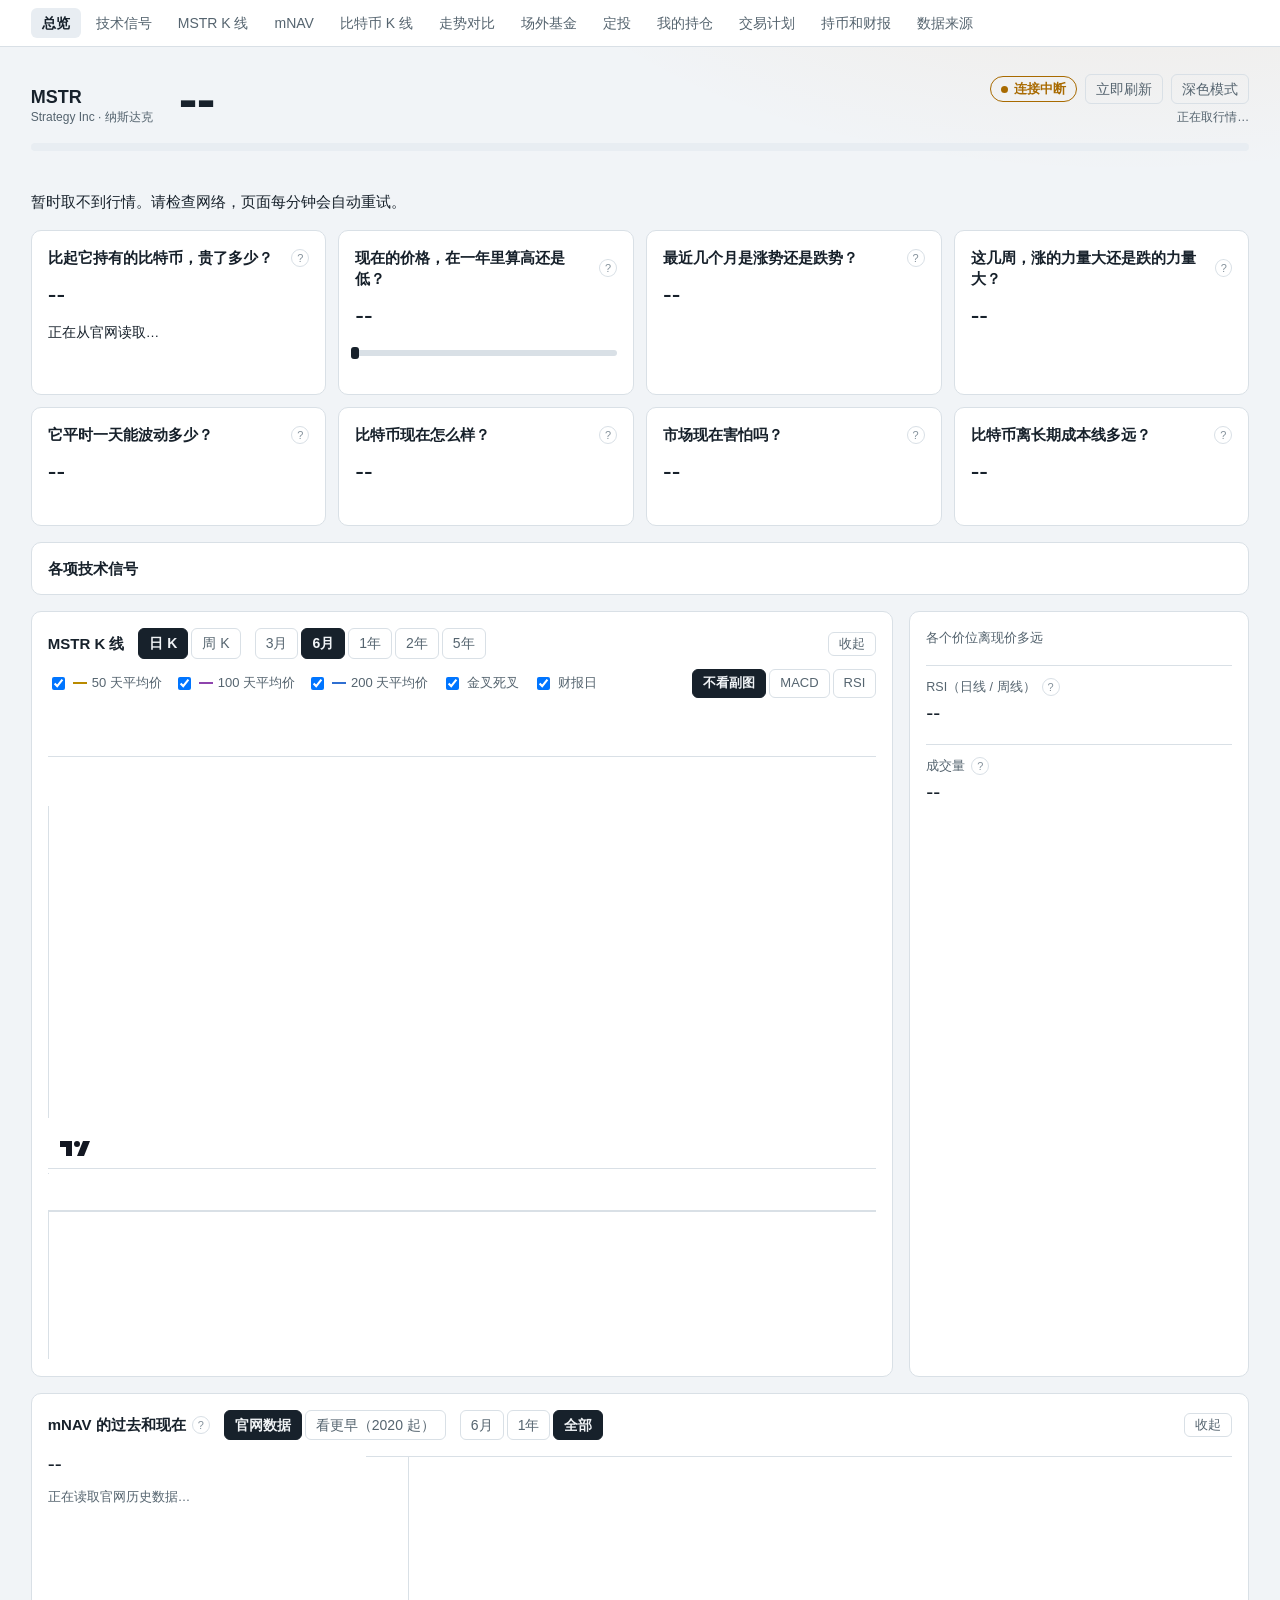
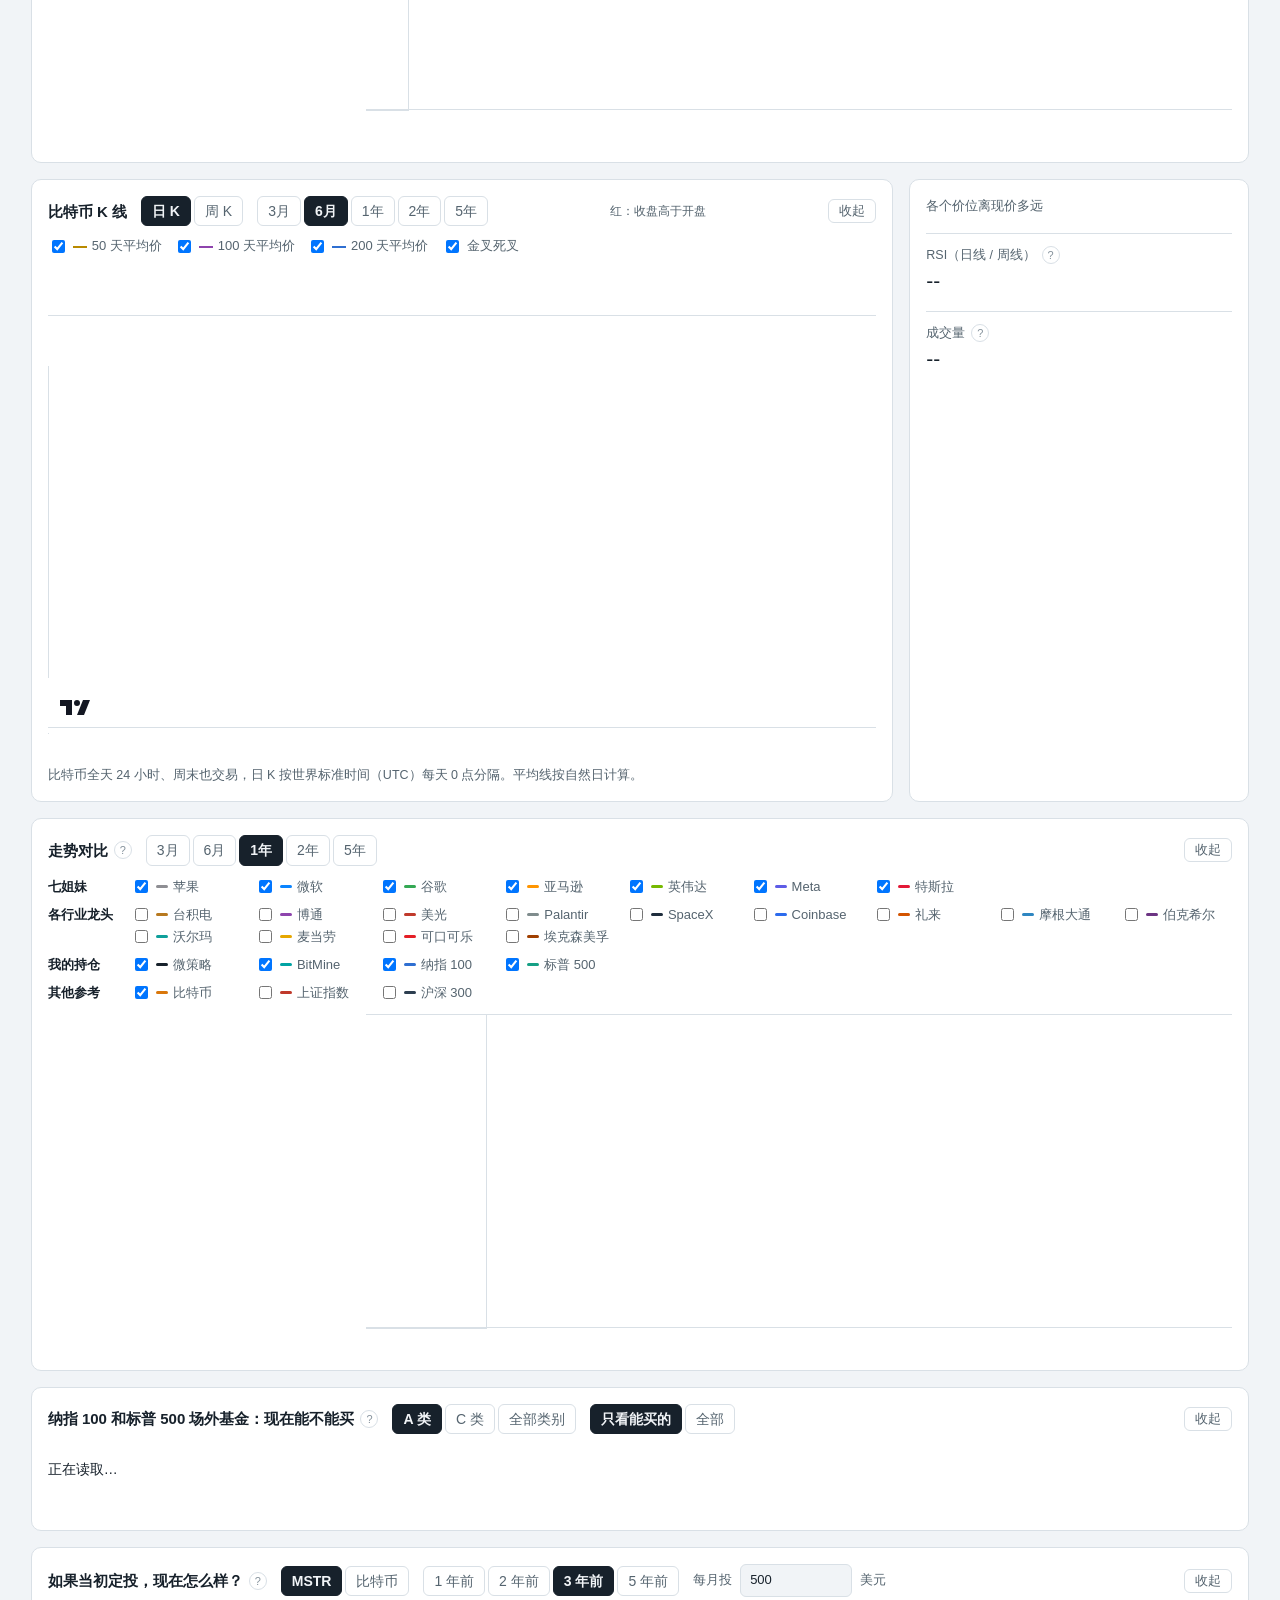
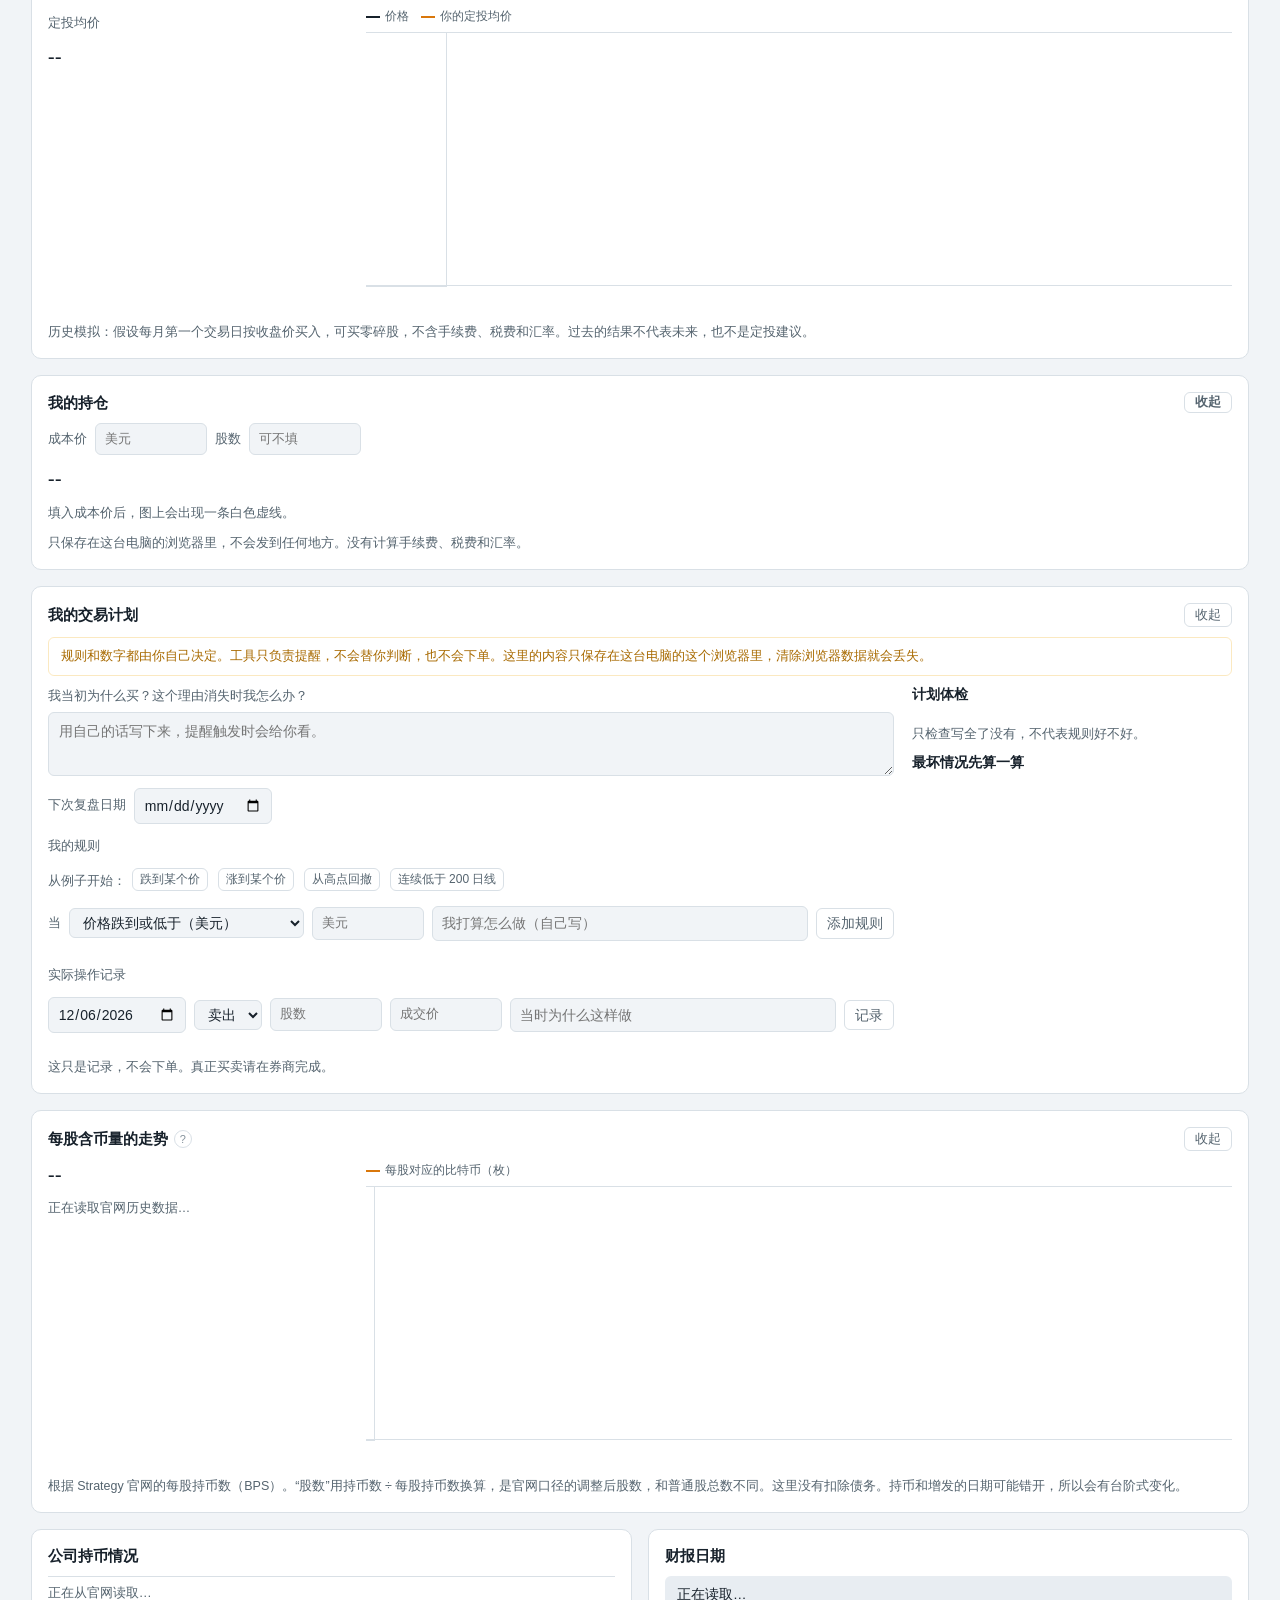
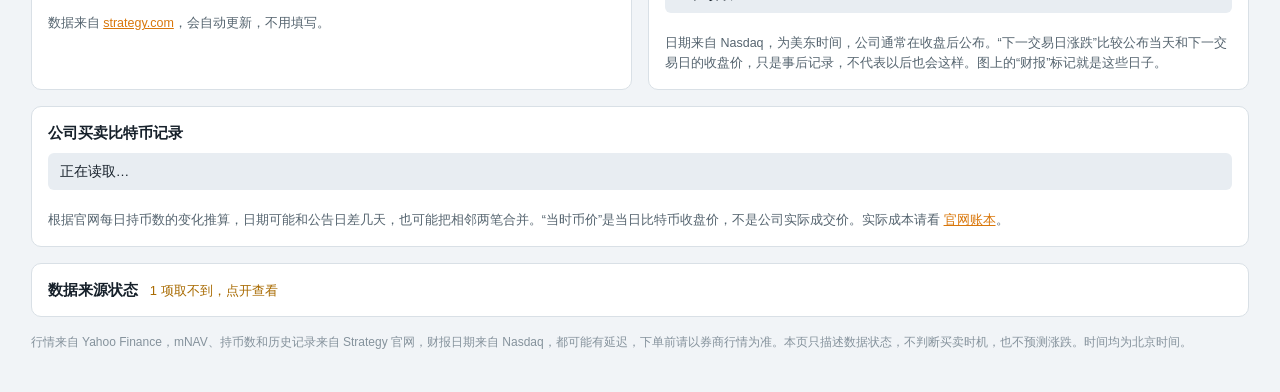
==== commit 4b77cd4a: "加入比特币 K 线和均线开关，调整版块顺序 - 50/100/200 日均线可以分别开关，MSTR 和比特币两张图共用设置 - 新增比特币 K 线，带价位、RSI 和成交量 - 版块重新排序，每股含币" ====
--- a/web/index.html
+++ b/web/index.html
@@ -12,7 +12,7 @@
   --ink: #f1f4f7; --panel: #ffffff; --panel-2: #e8edf2; --line: #d9e0e6; --grid: rgba(120,140,155,.2);
   --fg: #17212b; --muted: #55646f; --faint: #85929c;
   --up: #d63c30; --down: #0c8f62; --btc: #d9770b;
-  --ma-short: #b98a00; --ma-long: #2f6fd1; --cost: #17212b; --warn: #a86a00; --glow: rgba(217,119,11,.09);
+  --ma-short: #b98a00; --ma-mid: #8e44ad; --ma-long: #2f6fd1; --cost: #17212b; --warn: #a86a00; --glow: rgba(217,119,11,.09);
   /* 全部使用系统字体（苹方 / SF），数字用等宽数字对齐，不混用衬线、宋体和代码字体 */
   --sans: -apple-system, BlinkMacSystemFont, "PingFang SC", "Hiragino Sans GB", "Helvetica Neue", sans-serif;
   --serif: var(--sans);
@@ -24,7 +24,7 @@
   --ink: #0b1118; --panel: #111a23; --panel-2: #17222d; --line: #243240; --grid: rgba(36,50,64,.55);
   --fg: #e9edf0; --muted: #93a3b1; --faint: #5f7080;
   --up: #ef5b4c; --down: #2cc491; --btc: #f7931a;
-  --ma-short: #e8d8a8; --ma-long: #78a6e8; --cost: #f2f4f6; --warn: #f2c14e; --glow: rgba(247,147,26,.10);
+  --ma-short: #e8d8a8; --ma-mid: #c39bea; --ma-long: #78a6e8; --cost: #f2f4f6; --warn: #f2c14e; --glow: rgba(247,147,26,.10);
 }
 * { box-sizing: border-box; }
 [hidden] { display: none !important; }
@@ -82,18 +82,20 @@
 /* Panels */
 .panel { background: var(--panel); border: 1px solid var(--line); border-radius: 10px; padding: 16px; min-width: 0; }
 h2 { font: 600 15px/1.3 var(--sans); margin: 0; }
-.main { display: grid; grid-template-columns: minmax(0, 1fr) 340px; gap: 16px; }
-.bottom { display: grid; grid-template-columns: repeat(3, minmax(0, 1fr)); gap: 16px; }
-@media (max-width: 1040px) { .main { grid-template-columns: minmax(0, 1fr); } .bottom { grid-template-columns: minmax(0, 1fr); } .hero-right { margin-left: 0; justify-items: start; } #updated { text-align: left; } }
+.main, .btc-main { display: grid; grid-template-columns: minmax(0, 1fr) 340px; gap: 16px; }
+.holdings { display: grid; grid-template-columns: minmax(0, 1fr); gap: 16px; }
+@media (max-width: 1040px) { .main, .btc-main { grid-template-columns: minmax(0, 1fr); } .hero-right { margin-left: 0; justify-items: start; } #updated { text-align: left; } }
 .toolbar { display: flex; flex-wrap: wrap; gap: 8px 14px; align-items: center; margin-bottom: 10px; }
 .seg { display: flex; gap: 3px; }
 .legend { display: flex; flex-wrap: wrap; gap: 3px 12px; font-size: 12px; color: var(--muted); margin-left: auto; }
 .legend i { display: inline-block; width: 14px; height: 2px; vertical-align: middle; margin-right: 5px; }
 .stage { position: relative; flex: 1; min-height: clamp(340px, 50vh, 560px); }
 .chart-panel { display: flex; flex-direction: column; }
-#chart { position: absolute; inset: 0; }
-#ohlc { min-height: 44px; margin-bottom: 6px; font-size: 13px; line-height: 1.6; color: var(--muted); }
-#ohlc b { font-weight: 600; color: var(--fg); }
+#chart, #bChart { position: absolute; inset: 0; }
+#ohlc, #bOhlc { min-height: 44px; margin-bottom: 6px; font-size: 13px; line-height: 1.6; color: var(--muted); }
+#ohlc b, #bOhlc b { font-weight: 600; color: var(--fg); }
+.ma-picks { display: inline-flex; flex-wrap: wrap; gap: 6px 12px; }
+.ma-picks i { display: inline-block; width: 14px; height: 2px; }
 
 /* Position readout */
 .read { display: grid; gap: 15px; align-content: start; }
@@ -139,13 +141,6 @@
 .q-card .small { margin: 0; font-size: 12.5px; color: var(--muted); }
 .mini { position: relative; height: 6px; margin: 7px 0 2px; border-radius: 3px; background: var(--line); }
 .mini span { position: absolute; top: -3px; width: 8px; height: 12px; margin-left: -4px; border-radius: 3px; background: var(--fg); }
-.guide summary { font: 700 15px var(--song); cursor: pointer; }
-.guide svg { display: block; width: 100%; height: auto; margin: 8px 0 4px; }
-.guide svg text { font: 12.5px var(--sans); fill: var(--muted); }
-.guide svg .t { fill: var(--fg); font-weight: 600; }
-.guide ul { margin-top: 6px; }
-.guide li { display: block; font: 13px/1.6 var(--sans); color: var(--muted); padding: 7px 0 0; }
-.guide li b { color: var(--fg); font-weight: 600; }
 .facts { display: grid; gap: 7px; margin: 0; }
 .facts div { display: flex; justify-content: space-between; gap: 12px; align-items: baseline; border-top: 1px solid var(--line); padding-top: 6px; font-size: 13px; color: var(--muted); }
 .facts dd { margin: 0; color: var(--fg); font: 500 13.5px var(--mono); text-align: right; }
@@ -285,9 +280,23 @@
     </section>
   </div>
 
+  <section class="panel review card">
+    <details class="fold" id="reviewBox"><summary>各项技术信号 <span id="tally"></span></summary>
+    <div class="review-body">
+    <p class="caution">这里只清点各项指标当前的状态，不判断买入或卖出时机，也不预测涨跌。信号的多少不代表胜率，请结合自己的资金情况独立决定，或咨询持牌顾问。</p>
+    <ul class="signals" id="signals"></ul>
+    <div class="card">
+      <div class="head"><h3 style="margin:0;font:700 13.5px var(--song);color:var(--fg)">50 日线和 200 日线的历史交叉</h3><button class="q" data-term="cross" type="button" aria-label="解释金叉死叉">?</button></div>
+      <div class="table-wrap"><table id="crossTable"></table></div>
+      <p class="hint" id="crossNote"></p>
+    </div>
+    </div></details>
+  </section>
+
   <div class="main">
     <section class="panel chart-panel">
       <div class="toolbar">
+        <h2 style="margin:0;color:var(--fg)">MSTR K 线</h2>
         <div class="seg" id="views">
           <button data-view="day" class="on" type="button">日 K</button><button data-view="week" type="button">周 K</button>
         </div>
@@ -297,6 +306,7 @@
         <div class="legend" id="legend"></div>
       </div>
       <div class="chips" id="chips">
+        <span class="ma-picks"></span>
         <label><input id="showCross" type="checkbox" checked> 金叉死叉</label>
         <label><input id="showEarn" type="checkbox" checked> 财报日</label>
         <div class="seg sp" id="subs"><button data-sub="off" class="on" type="button">不看副图</button><button data-sub="macd" type="button">MACD</button><button data-sub="rsi" type="button">RSI</button></div>
@@ -310,24 +320,6 @@
     </section>
 
     <aside class="panel read">
-      <details class="guide" id="guide" open>
-        <summary>K 线说明</summary>
-        <svg viewBox="0 0 310 190" role="img" aria-label="红色和绿色 K 线的结构示意">
-          <text class="t" x="52" y="16" text-anchor="middle">红色：这天收高了</text>
-          <line x1="52" y1="28" x2="52" y2="170" stroke="var(--up)" stroke-width="2"/><rect x="36" y="58" width="32" height="82" rx="2" fill="var(--up)"/>
-          <text x="76" y="33">最高价</text><text x="76" y="63">收盘价</text><text x="76" y="142">开盘价</text><text x="76" y="172">最低价</text>
-          <text class="t" x="214" y="16" text-anchor="middle">绿色：这天收低了</text>
-          <line x1="214" y1="28" x2="214" y2="170" stroke="var(--down)" stroke-width="2"/><rect x="198" y="58" width="32" height="82" rx="2" fill="var(--down)"/>
-          <text x="238" y="33">最高价</text><text x="238" y="63">开盘价</text><text x="238" y="142">收盘价</text><text x="238" y="172">最低价</text>
-        </svg>
-        <ul>
-          <li><b>一根 K 线就是一天的价格。</b>粗的部分是开盘到收盘，细线是这天到过的最高和最低价。</li>
-          <li><b>颜色只看当天。</b>收盘高于开盘是红色，低于开盘是绿色。所以比前一天跌了，也可能是红色。</li>
-          <li><b>两条线是平均价。</b>淡黄线是过去 50 天的平均，蓝线是过去 200 天的平均。</li>
-          <li><b>底部的柱子是成交量。</b>越高说明这天买卖越活跃。</li>
-          <li><b>查看某一天：</b>把鼠标移到 K 线上，图上方会显示当天的数据。</li>
-        </ul>
-      </details>
       <div class="item">
         <div class="head">各个价位离现价多远</div>
         <ul class="ladder" id="ladder"></ul>
@@ -361,31 +353,39 @@
     <p class="hint" id="mnavNote"></p>
   </section>
 
-  <section class="panel card">
-    <div class="head"><h2 style="color:var(--fg)">每股含币量的走势</h2><button class="q" data-term="pershare" type="button" aria-label="解释每股含币量">?</button></div>
-    <div class="dca-body">
-      <div class="card">
-        <div class="v" id="psNow">--</div><p class="say note" id="psSay">正在读取官网历史数据…</p>
-        <dl class="facts" id="psFacts"></dl>
+  <div class="btc-main">
+  <section class="panel chart-panel" id="btcPanel">
+    <div class="toolbar">
+      <h2 style="margin:0;color:var(--fg)">比特币 K 线</h2>
+      <div class="seg" id="bViews"><button data-view="day" class="on" type="button">日 K</button><button data-view="week" type="button">周 K</button></div>
+      <div class="seg" id="bRanges"><button data-m="3" type="button">3月</button><button data-m="6" class="on" type="button">6月</button><button data-m="12" type="button">1年</button><button data-m="24" type="button">2年</button><button data-m="60" type="button">5年</button></div>
+      <div class="legend"><span>红：收盘高于开盘</span></div>
+    </div>
+    <div class="chips" id="bChips">
+      <span class="ma-picks"></span>
+      <label><input id="bShowCross" type="checkbox" checked> 金叉死叉</label>
+    </div>
+    <div id="bOhlc"></div>
+    <div class="stage"><div id="bChart"></div></div>
+    <p class="note">比特币全天 24 小时、周末也交易，日 K 按世界标准时间（UTC）每天 0 点分隔。平均线按自然日计算。</p>
+  </section>
+
+    <aside class="panel read">
+      <div class="item">
+        <div class="head">各个价位离现价多远</div>
+        <ul class="ladder" id="bLadder"></ul>
       </div>
-      <div><div class="legend" style="margin:0 0 6px"><span><i style="background:var(--btc)"></i>每股对应的比特币（枚）</span></div><div id="psChart"></div></div>
-    </div>
-    <p class="hint">根据 Strategy 官网的每股持币数（BPS）。“股数”用持币数 ÷ 每股持币数换算，是官网口径的调整后股数，和普通股总数不同。这里没有扣除债务。持币和增发的日期可能错开，所以会有台阶式变化。</p>
-  </section>
-
-  <div class="two">
-    <section class="panel card">
-      <h2>财报日期</h2>
-      <div class="next" id="earnNext">正在读取…</div>
-      <div class="table-wrap"><table id="earnTable"></table></div>
-      <p class="hint">日期来自 Nasdaq，为美东时间，公司通常在收盘后公布。“下一交易日涨跌”比较公布当天和下一交易日的收盘价，只是事后记录，不代表以后也会这样。图上的“财报”标记就是这些日子。</p>
-    </section>
-    <section class="panel card">
-      <h2>公司买卖比特币记录</h2>
-      <div class="next" id="ledgerNext">正在读取…</div>
-      <div class="table-wrap"><table id="ledgerTable"></table></div>
-      <p class="hint">根据官网每日持币数的变化推算，日期可能和公告日差几天，也可能把相邻两笔合并。“当时币价”是当日比特币收盘价，不是公司实际成交价。实际成本请看 <a href="https://www.strategy.com/ledger" target="_blank" rel="noopener">官网账本</a>。</p>
-    </section>
+      <div class="item">
+        <div class="head">RSI（日线 / 周线） <button class="q" data-term="rsi" type="button" aria-label="解释 RSI">?</button></div>
+        <div class="v" id="bRsiV">--</div>
+        <p class="note" id="bRsiT"></p>
+      </div>
+      <div class="item">
+        <div class="head">成交量 <button class="q" data-term="vol" type="button" aria-label="解释成交量">?</button></div>
+        <div class="v" id="bVolV">--</div>
+        <p class="note" id="bVolT"></p>
+      </div>
+    </aside>
   </div>
 
   <section class="panel card">
@@ -431,56 +431,16 @@
     <p class="hint">历史模拟：假设每月第一个交易日按收盘价买入，可买零碎股，不含手续费、税费和汇率。过去的结果不代表未来，也不是定投建议。</p>
   </section>
 
-  <section class="panel review card">
-    <details class="fold" id="reviewBox"><summary>各项技术信号 <span id="tally"></span></summary>
-    <div class="review-body">
-    <p class="caution">这里只清点各项指标当前的状态，不判断买入或卖出时机，也不预测涨跌。信号的多少不代表胜率，请结合自己的资金情况独立决定，或咨询持牌顾问。</p>
-    <ul class="signals" id="signals"></ul>
-    <div class="card">
-      <div class="head"><h3 style="margin:0;font:700 13.5px var(--song);color:var(--fg)">50 日线和 200 日线的历史交叉</h3><button class="q" data-term="cross" type="button" aria-label="解释金叉死叉">?</button></div>
-      <div class="table-wrap"><table id="crossTable"></table></div>
-      <p class="hint" id="crossNote"></p>
-    </div>
-    </div></details>
+  <section class="panel card">
+    <h2>我的持仓</h2>
+    <form class="form" id="posForm">
+      <label for="cost">成本价</label><input id="cost" type="number" min="0" step="0.01" placeholder="美元">
+      <label for="qty">股数</label><input id="qty" type="number" min="0" step="any" placeholder="可不填">
+    </form>
+    <div class="v" id="plV">--</div>
+    <p class="note" id="plT">填入成本价后，图上会出现一条白色虚线。</p>
+    <p class="hint">只保存在这台电脑的浏览器里，不会发到任何地方。没有计算手续费、税费和汇率。</p>
   </section>
-
-  <div class="bottom">
-    <section class="panel card">
-      <h2>到价提醒</h2>
-      <form class="form" id="alertForm">
-        <label for="alertDir">当价格</label>
-        <select id="alertDir"><option value="above">涨到或高于</option><option value="below">跌到或低于</option></select>
-        <input id="alertPrice" type="number" min="0.01" step="0.01" placeholder="美元" required>
-        <button type="submit">添加</button>
-      </form>
-      <ul id="alerts"></ul>
-      <div class="row">
-        <label class="check"><input id="extAlerts" type="checkbox"> 盘前盘后也提醒</label>
-        <label class="check"><input id="crossAlerts" type="checkbox" checked> 新交叉也提醒</label>
-        <label class="check"><input id="soundOn" type="checkbox" checked> 提示音</label>
-        <button id="soundTest" type="button">试听</button>
-      </div>
-      <p class="hint" id="soundHint"></p>
-      <p class="hint">每分钟检查一次，触发后顶部显示提示、响提示音并发 Mac 通知。需要页面开着、电脑没有睡眠。</p>
-    </section>
-
-    <section class="panel card">
-      <h2>我的持仓</h2>
-      <form class="form" id="posForm">
-        <label for="cost">成本价</label><input id="cost" type="number" min="0" step="0.01" placeholder="美元">
-        <label for="qty">股数</label><input id="qty" type="number" min="0" step="any" placeholder="可不填">
-      </form>
-      <div class="v" id="plV">--</div>
-      <p class="note" id="plT">填入成本价后，图上会出现一条白色虚线。</p>
-      <p class="hint">只保存在这台电脑的浏览器里，不会发到任何地方。没有计算手续费、税费和汇率。</p>
-    </section>
-
-    <section class="panel card">
-      <h2>公司持币情况</h2>
-      <dl class="facts" id="facts"><div><dt>正在从官网读取…</dt><dd></dd></div></dl>
-      <p class="hint" id="factsNote">数据来自 <a href="https://www.strategy.com" target="_blank" rel="noopener">strategy.com</a>，会自动更新，不用填写。</p>
-    </section>
-  </div>
 
   <section class="panel card">
     <div class="head"><h2 style="color:var(--fg)">我的交易计划</h2></div>
@@ -530,6 +490,39 @@
     </div>
   </section>
 
+  <div class="holdings">
+    <section class="panel card">
+      <div class="head"><h2 style="color:var(--fg)">每股含币量的走势</h2><button class="q" data-term="pershare" type="button" aria-label="解释每股含币量">?</button></div>
+      <div class="dca-body">
+        <div class="card">
+          <div class="v" id="psNow">--</div><p class="say note" id="psSay">正在读取官网历史数据…</p>
+          <dl class="facts" id="psFacts"></dl>
+        </div>
+        <div><div class="legend" style="margin:0 0 6px"><span><i style="background:var(--btc)"></i>每股对应的比特币（枚）</span></div><div id="psChart"></div></div>
+      </div>
+      <p class="hint">根据 Strategy 官网的每股持币数（BPS）。“股数”用持币数 ÷ 每股持币数换算，是官网口径的调整后股数，和普通股总数不同。这里没有扣除债务。持币和增发的日期可能错开，所以会有台阶式变化。</p>
+    </section>
+    <div class="two">
+      <section class="panel card">
+        <h2>公司持币情况</h2>
+        <dl class="facts" id="facts"><div><dt>正在从官网读取…</dt><dd></dd></div></dl>
+        <p class="hint" id="factsNote">数据来自 <a href="https://www.strategy.com" target="_blank" rel="noopener">strategy.com</a>，会自动更新，不用填写。</p>
+      </section>
+      <section class="panel card">
+        <h2>财报日期</h2>
+        <div class="next" id="earnNext">正在读取…</div>
+        <div class="table-wrap"><table id="earnTable"></table></div>
+        <p class="hint">日期来自 Nasdaq，为美东时间，公司通常在收盘后公布。“下一交易日涨跌”比较公布当天和下一交易日的收盘价，只是事后记录，不代表以后也会这样。图上的“财报”标记就是这些日子。</p>
+      </section>
+    </div>
+    <section class="panel card">
+      <h2>公司买卖比特币记录</h2>
+      <div class="next" id="ledgerNext">正在读取…</div>
+      <div class="table-wrap"><table id="ledgerTable"></table></div>
+      <p class="hint">根据官网每日持币数的变化推算，日期可能和公告日差几天，也可能把相邻两笔合并。“当时币价”是当日比特币收盘价，不是公司实际成交价。实际成本请看 <a href="https://www.strategy.com/ledger" target="_blank" rel="noopener">官网账本</a>。</p>
+    </section>
+  </div>
+
   <section class="panel card">
     <details class="fold" id="sourceBox"><summary>数据来源状态 <span id="sourceBrief"></span></summary>
     <div class="table-wrap"><table id="sourceTable"></table></div>
@@ -595,6 +588,7 @@
 const candles = chart.addCandlestickSeries({ upColor: css('--up'), downColor: css('--down'), borderVisible: false, wickUpColor: css('--up'), wickDownColor: css('--down') });
 const lineOpts = { lineWidth: 2, priceLineVisible: false, lastValueVisible: false, crosshairMarkerVisible: false };
 const maShort = chart.addLineSeries({ ...lineOpts, color: css('--ma-short') });
+const maMid = chart.addLineSeries({ ...lineOpts, color: css('--ma-mid') });
 const maLong = chart.addLineSeries({ ...lineOpts, color: css('--ma-long') });
 const volume = chart.addHistogramSeries({ priceFormat: { type: 'volume' }, priceScaleId: 'vol', priceLineVisible: false, lastValueVisible: false });
 chart.priceScale('vol').applyOptions({ scaleMargins: { top: 0.84, bottom: 0 } });
@@ -618,7 +612,7 @@
 }).observe($('sub'));
 
 const S = { health: {}, sub: 'off', view: 'day', months: 6, mstr: null, btc: null, intraday: null, session: null, ext: null, price: null, btcPrice: null, drawnKey: null, prevPrice: null, fail: false, loadedAt: 0 };
-const VIEWS = { day: { short: 50, long: 200, name: '日' }, week: { short: 10, long: 40, name: '周' } };
+const VIEWS = { day: { short: 50, mid: 100, long: 200, name: '日' }, week: { short: 10, mid: 20, long: 40, name: '周' } };
 
 function bounds() {
   const last = S.mstr.bars.at(-1).time, from = new Date(last + 'T00:00:00Z');
@@ -628,7 +622,7 @@
 function legendFor() {
   const v = VIEWS[S.view];
   const unit = S.view === 'week' ? '周' : '天';
-  return `<span><i style="background:var(--ma-short)"></i>${v.short} ${unit}平均价</span><span><i style="background:var(--ma-long)"></i>${v.long} ${unit}平均价</span><span>红：收盘高于开盘</span>`;
+  return '<span>红：收盘高于开盘</span>';
 }
 function currentBars() { return S.view === 'week' ? toWeekly(S.mstr.bars) : S.mstr.bars; }
 const dark = document.documentElement.dataset.theme === 'dark';
@@ -643,7 +637,7 @@
     const v = VIEWS[S.view], closes = bars.map(b => b.close);
     const line = vals => vals.map((value, i) => ({ time: bars[i].time, value })).filter(p => p.value != null);
     candles.setData(bars.map(({ time, open, high, low, close }) => ({ time, open, high, low, close })));
-    maShort.setData(line(sma(closes, v.short))); maLong.setData(line(sma(closes, v.long)));
+    maShort.setData(line(sma(closes, v.short))); maMid.setData(line(sma(closes, v.mid))); maLong.setData(line(sma(closes, v.long)));
     volume.setData(bars.map(b => ({ time: b.time, value: b.volume, color: (b.close >= b.open ? css('--up') : css('--down')) + '55' })));
     S.prevCloses = new Map(bars.map((b, i) => [b.time, i ? bars[i - 1].close : b.open]));
     S.barMap = new Map(bars.map(b => [b.time, b]));
@@ -708,7 +702,7 @@
   const view = e.target.dataset.view; if (!view) return;
   S.view = view;
   document.querySelectorAll('#views button').forEach(b => b.classList.toggle('on', b === e.target));
-  draw(true);
+  renderMaPicks(); draw(true);
 });
 $('ranges').addEventListener('click', e => {
   const m = Number(e.target.dataset.m); if (!m) return;
@@ -716,6 +710,94 @@
   document.querySelectorAll('#ranges button').forEach(b => b.classList.toggle('on', b === e.target));
   draw(true);
 });
+
+// --- Moving-average switches, shared by the MSTR and Bitcoin charts ---
+const MA_KEYS = [['short', '--ma-short'], ['mid', '--ma-mid'], ['long', '--ma-long']];
+const maShow = { short: true, mid: true, long: true, ...store.get('maShow', {}) };
+function renderMaPicks() {
+  for (const [box, view] of [[$('chips'), S.view], [$('bChips'), B.view]]) {
+    const v = VIEWS[view], unit = view === 'week' ? '周' : '天';
+    box.querySelector('.ma-picks').innerHTML = MA_KEYS.map(([k, color]) => `<label><input type="checkbox" data-ma="${k}" ${maShow[k] ? 'checked' : ''}><i style="background:var(${color})"></i>${v[k]} ${unit}平均价</label>`).join('');
+  }
+  [maShort, maMid, maLong].forEach((s, i) => s.applyOptions({ visible: maShow[MA_KEYS[i][0]] }));
+  B.ma.forEach((s, i) => s.applyOptions({ visible: maShow[MA_KEYS[i][0]] }));
+}
+for (const box of [$('chips'), $('bChips')]) box.addEventListener('change', e => {
+  const k = e.target.dataset.ma; if (!k) return;
+  maShow[k] = e.target.checked; store.set('maShow', maShow); renderMaPicks();
+});
+
+// --- Bitcoin K-line chart, same layout as the MSTR chart without the sub chart and earnings ---
+const bChart = LightweightCharts.createChart($('bChart'), { ...baseOptions(),
+  rightPriceScale: { borderColor: css('--line'), scaleMargins: { top: 0.09, bottom: 0.2 }, minimumWidth: 72 },
+  localization: { dateFormat: 'yyyy-MM-dd', locale: 'zh-CN', priceFormatter: v => v < 0 ? '' : v.toFixed(0) } });
+const B = { view: 'day', months: 6, key: null, unset: true,
+  candles: bChart.addCandlestickSeries({ upColor: css('--up'), downColor: css('--down'), borderVisible: false, wickUpColor: css('--up'), wickDownColor: css('--down') }) };
+B.ma = MA_KEYS.map(([, color]) => bChart.addLineSeries({ ...lineOpts, color: css(color) }));
+B.volume = bChart.addHistogramSeries({ priceFormat: { type: 'volume' }, priceScaleId: 'vol', priceLineVisible: false, lastValueVisible: false });
+bChart.priceScale('vol').applyOptions({ scaleMargins: { top: 0.84, bottom: 0 } });
+const btcBars = () => B.view === 'week' ? toWeekly(S.btc.bars) : S.btc.bars;
+function drawBtc(force) {
+  if (!S.btc) return;
+  const bars = btcBars(), last = bars.at(-1), v = VIEWS[B.view], key = [B.view, bars.length, last.close, last.volume].join();
+  if (key !== B.key) {
+    const closes = bars.map(b => b.close);
+    const line = vals => vals.map((value, i) => ({ time: bars[i].time, value })).filter(p => p.value != null);
+    B.candles.setData(bars.map(({ time, open, high, low, close }) => ({ time, open, high, low, close })));
+    MA_KEYS.forEach(([k], i) => B.ma[i].setData(line(sma(closes, v[k]))));
+    B.volume.setData(bars.map(b => ({ time: b.time, value: b.volume, color: (b.close >= b.open ? css('--up') : css('--down')) + '55' })));
+    B.prev = new Map(bars.map((b, i) => [b.time, i ? bars[i - 1].close : b.open]));
+    B.map = new Map(bars.map(b => [b.time, b]));
+    B.key = key; showBtcOhlc(last); force = force || B.unset; B.unset = false;
+  }
+  const crosses = $('bShowCross').checked ? crossings(sma(bars.map(b => b.close), v.short), sma(bars.map(b => b.close), v.long), bars) : [];
+  B.candles.setMarkers(crosses.map(c => c.type === 'gold'
+    ? { time: c.time, position: 'belowBar', shape: 'arrowUp', color: css('--warn'), text: '金叉' }
+    : { time: c.time, position: 'aboveBar', shape: 'arrowDown', color: css('--ma-long'), text: '死叉' }));
+  renderBtcReadout();
+  if (force) {
+    const from = new Date(last.time + 'T00:00:00Z'); from.setUTCMonth(from.getUTCMonth() - B.months);
+    bChart.timeScale().setVisibleRange({ from: from.toISOString().slice(0, 10), to: last.time });
+  }
+}
+function renderBtcReadout() {
+  // 比特币每天都交易，一年按 365 根日线算
+  const bars = S.btc.bars, closes = bars.map(b => b.close), price = S.btcPrice || closes.at(-1), year = bars.slice(-365);
+  const rows = [{ name: '一年最高', price: Math.max(...year.map(b => b.high)) }, { name: '一年最低', price: Math.min(...year.map(b => b.low)) },
+    { name: '50 日线', price: sma(closes, 50).at(-1) }, { name: '100 日线', price: sma(closes, 100).at(-1) }, { name: '200 日线', price: sma(closes, 200).at(-1) },
+    { name: '现价', price, here: true }].sort((a, b) => b.price - a.price);
+  $('bLadder').innerHTML = rows.map(x => `<li class="${x.here ? 'here' : ''}"><span>${x.name}</span><span>${money(x.price)} ${x.here ? '' : `<small>${pct((x.price / price - 1) * 100)}</small>`}</span></li>`).join('');
+  const r = rsi(closes), rw = rsi(toWeekly(bars).map(b => b.close));
+  const level = x => x >= 70 ? '高于 70' : x <= 30 ? '低于 30' : '在 30 到 70 之间';
+  $('bRsiV').innerHTML = `${r.toFixed(1)} <span style="color:var(--faint)">/</span> ${rw.toFixed(1)}`;
+  $('bRsiT').textContent = `日线${level(r)}，看几周的强弱；周线${level(rw)}，看几个月的强弱。本周未走完，周线数字还会变。`;
+  const ratio = bars.at(-1).volume / sma(bars.map(b => b.volume), 20).at(-2);
+  $('bVolV').textContent = ratio.toFixed(2) + ' 倍';
+  $('bVolT').textContent = `${bars.at(-1).time} 的成交额相对此前 20 日平均。这一天（UTC）还没走完时，数字会偏小。`;
+}
+function showBtcOhlc(b) {
+  const chg = (b.close / B.prev.get(b.time) - 1) * 100, week = B.view === 'week', red = b.close >= b.open;
+  $('bOhlc').innerHTML = `<b>${week ? b.time + ' 这周' : b.time}</b>：开盘 <b>${money(b.open)}</b>，最高 <b>${money(b.high)}</b>，最低 <b>${money(b.low)}</b>，收盘 <b>${money(b.close)}</b>，成交额 <b>${(b.volume / 1e8).toFixed(0)} 亿美元</b>。<br>${week ? '这一周' : '这一天'}是<span class="${red ? 'up' : 'down'}">${red ? '红' : '绿'}色</span>，因为收盘${red ? '不低于' : '低于'}开盘；比${week ? '上一周' : '前一天'}收盘<span class="${dirClass(chg)}">${chg >= 0 ? '涨' : '跌'} ${Math.abs(chg).toFixed(1)}%</span>。`;
+}
+bChart.subscribeCrosshairMove(param => {
+  if (!B.map) return;
+  const b = param.time ? B.map.get(param.time) : [...B.map.values()].at(-1);
+  if (b) showBtcOhlc(b);
+});
+$('bChips').addEventListener('change', e => { if (e.target.id === 'bShowCross') drawBtc(false); });
+$('bViews').addEventListener('click', e => {
+  const view = e.target.dataset.view; if (!view) return;
+  B.view = view;
+  document.querySelectorAll('#bViews button').forEach(b => b.classList.toggle('on', b === e.target));
+  renderMaPicks(); drawBtc(true);
+});
+$('bRanges').addEventListener('click', e => {
+  const m = Number(e.target.dataset.m); if (!m) return;
+  B.months = m;
+  document.querySelectorAll('#bRanges button').forEach(b => b.classList.toggle('on', b === e.target));
+  drawBtc(true);
+});
+renderMaPicks();
 
 // --- Header and session band ---
 function renderBand() {
@@ -783,7 +865,7 @@
   }
   const c = correlation(a, b), bt = beta(a, b);
   const volWord = ratio >= 1.5 ? '成交量放大' : ratio <= 0.7 ? '成交量偏低' : '成交量正常';
-  const maWord = d50 >= 0 && d200 >= 0 ? '在两条均线上方' : d50 < 0 && d200 < 0 ? '在两条均线下方' : d50 >= 0 ? '在 50 日线上方、200 日线下方' : '在 50 日线下方、200 日线上方';
+  const maWord = d50 >= 0 && d200 >= 0 ? '在 50 日线和 200 日线上方' : d50 < 0 && d200 < 0 ? '在 50 日线和 200 日线下方' : d50 >= 0 ? '在 50 日线上方、200 日线下方' : '在 50 日线下方、200 日线上方';
   const pos = place < 33 ? '偏低' : place > 67 ? '偏高' : '中段';
   renderPosition();
   renderReview({ price, ma50, ma200, r, rw, ratio, c });
@@ -827,7 +909,7 @@
   $('qBtcS').textContent = k ? `比历史最高价 ${money(k.ath)} 低 ${Math.abs(k.drawdownFromAth).toFixed(1)}%。` : '';
   renderMood(); renderDca(); renderHistory(); renderPerShare(); renderEvents(); renderMag(); renderQdii();
 
-  $('sentence').textContent = `现价在一年区间的${d.pos}（${d.place.toFixed(0)} 分），${both ? '高于' : none ? '低于' : '介于'}两条平均线，近期${fw}，${d.volWord}，和比特币${d.c >= 0.6 ? '走势很同步' : d.c >= 0.3 ? '有一定同步' : '不太同步'}。`;
+  $('sentence').textContent = `现价在一年区间的${d.pos}（${d.place.toFixed(0)} 分），${both ? '高于' : none ? '低于' : '介于'} 50 日和 200 日平均线，近期${fw}，${d.volWord}，和比特币${d.c >= 0.6 ? '走势很同步' : d.c >= 0.3 ? '有一定同步' : '不太同步'}。`;
   renderCompany();
 }
 
@@ -1136,7 +1218,7 @@
 
   const year = bars.slice(-252);
   const rows = [
-    { name: '一年最高', price: Math.max(...year.map(b => b.high)) }, { name: '一年最低', price: Math.min(...year.map(b => b.low)) }, { name: '50 日线', price: ma50 }, { name: '200 日线', price: ma200 },
+    { name: '一年最高', price: Math.max(...year.map(b => b.high)) }, { name: '一年最低', price: Math.min(...year.map(b => b.low)) }, { name: '50 日线', price: ma50 }, { name: '100 日线', price: sma(closes, 100).at(-1) }, { name: '200 日线', price: ma200 },
   ];
   const cost = Number($('cost').value); if (cost > 0) rows.push({ name: '我的成本', price: cost });
   rows.push({ name: '现价', price, here: true });
@@ -1147,36 +1229,10 @@
   const head = '<tr><th>日期</th><th>类型</th><th>当天收盘</th><th>之后 20 日</th><th>之后 60 日</th><th>至今</th></tr>';
   $('crossTable').innerHTML = head + maCross.slice().reverse().map(x => `<tr><td>${x.time}</td><td class="${x.type === 'gold' ? 'up' : 'down'}">${x.type === 'gold' ? '金叉' : '死叉'}</td><td>${money(closes[x.i])}</td><td>${fwd(x.i, 20)}</td><td>${fwd(x.i, 60)}</td><td>${pct((price / closes[x.i] - 1) * 100)}</td></tr>`).join('');
   $('crossNote').textContent = `过去 5 年共 ${maCross.length} 次。样本很少，而且 MSTR 这几年波动极大，过去的表现不能说明以后会怎样。`;
-  checkCrossAlerts(bars, m);
-}
-
-// --- New-cross alerts: only bars that have finished, and never on first sight ---
-$('crossAlerts').checked = store.get('crossAlerts', true);
-$('crossAlerts').addEventListener('change', () => store.set('crossAlerts', $('crossAlerts').checked));
-function checkCrossAlerts(bars, m) {
-  const done = S.session.key === 'regular' ? bars.length - 1 : bars.length, seen = store.get('seenCross', {});
-  const closes = bars.slice(0, done).map(b => b.close), part = bars.slice(0, done);
-  const latest = {
-    '50/200 日线': crossings(sma(closes, 50), sma(closes, 200), part).at(-1),
-    'MACD': crossings(m.line.slice(0, done), m.signal.slice(0, done), part).at(-1),
-  };
-  const fresh = [];
-  for (const [name, c] of Object.entries(latest)) {
-    if (!c) continue;
-    const id = c.type + c.time;
-    if (seen[name] && seen[name] !== id) fresh.push(`${name} ${c.type === 'gold' ? '金叉' : '死叉'}（${c.time}）`);
-    seen[name] = id;
-  }
-  store.set('seenCross', seen);
-  if (!fresh.length || !$('crossAlerts').checked) return;
-  const message = 'MSTR 出现新交叉：' + fresh.join('、');
-  $('bannerText').textContent = '提醒：' + message; $('banner').hidden = false;
-  chime();
-  fetch('/api/notify', { method: 'POST', headers: { 'Content-Type': 'application/json' }, body: JSON.stringify({ message }) }).catch(() => {});
 }
 
 // --- Position and mNAV ---
-let costLine = null, alertLines = [];
+let costLine = null;
 function renderPosition() {
   const cost = Number($('cost').value), qty = Number($('qty').value);
   if (costLine) { candles.removePriceLine(costLine); costLine = null; }
@@ -1196,10 +1252,8 @@
 let audio = null;
 function enableAudio() {
   try { audio = audio || new (window.AudioContext || window.webkitAudioContext)(); audio.resume?.(); } catch {}
-  renderSoundHint();
 }
 function chime() {
-  if (!$('soundOn').checked) return;
   try {
     audio = audio || new (window.AudioContext || window.webkitAudioContext)();
     audio.resume?.();
@@ -1211,65 +1265,16 @@
     });
   } catch {}
 }
-function renderSoundHint() {
-  const ready = audio && audio.state === 'running';
-  $('soundHint').textContent = !$('soundOn').checked ? '提示音已关闭。' : ready ? '提示音已就绪。' : '浏览器要求先点一下页面，提示音才能响。打开页面后请先点一下。';
-}
 addEventListener('pointerdown', enableAudio, { passive: true });
 addEventListener('keydown', enableAudio);
-$('soundOn').checked = store.get('soundOn', true);
-$('soundOn').addEventListener('change', () => { store.set('soundOn', $('soundOn').checked); renderSoundHint(); });
-$('soundTest').addEventListener('click', () => { enableAudio(); chime(); });
-renderSoundHint();
-
-// --- Alerts ---
-let alerts = store.get('alerts', []);
-const dirText = { above: '涨到或高于', below: '跌到或低于' };
-$('extAlerts').checked = store.get('extAlerts', false);
-$('extAlerts').addEventListener('change', () => { store.set('extAlerts', $('extAlerts').checked); checkAlerts(); });
-function renderAlerts() {
-  alertLines.forEach(l => candles.removePriceLine(l));
-  alertLines = alerts.map(al => candles.createPriceLine({ price: al.price, color: css('--warn'), lineWidth: 1, lineStyle: LightweightCharts.LineStyle.Dotted, axisLabelVisible: true, title: '提醒' }));
-  const ul = $('alerts'); ul.replaceChildren();
-  alerts.forEach((al, i) => {
-    const li = document.createElement('li'), span = document.createElement('span'), del = document.createElement('button');
-    span.textContent = `${dirText[al.dir]} ${money(al.price)}`;
-    del.textContent = '移除'; del.type = 'button';
-    del.onclick = () => { alerts.splice(i, 1); store.set('alerts', alerts); renderAlerts(); };
-    li.append(span, del); ul.append(li);
-  });
-  if (!alerts.length) { const li = document.createElement('li'); li.className = 'empty'; li.textContent = '还没有提醒，图上也会画出提醒价位。'; ul.append(li); }
-}
-function alertQuote() {
-  if ($('extAlerts').checked && S.ext && (S.session.key === 'pre' || S.session.key === 'post')) return { price: S.ext.price, label: S.ext.label + '价' };
-  return { price: S.price, label: '现价' };
-}
-function checkAlerts() {
-  if (!S.price || !S.session) return;
-  const q = alertQuote();
-  const hit = alerts.filter(al => al.dir === 'above' ? q.price >= al.price : q.price <= al.price);
-  if (!hit.length) return;
-  const message = hit.map(al => `MSTR ${dirText[al.dir]} ${money(al.price)}，${q.label} ${money(q.price)}`).join('；');
-  $('bannerText').textContent = '提醒：' + message; $('banner').hidden = false;
-  chime();
-  fetch('/api/notify', { method: 'POST', headers: { 'Content-Type': 'application/json' }, body: JSON.stringify({ message }) }).catch(() => {});
-  alerts = alerts.filter(al => !hit.includes(al));
-  store.set('alerts', alerts); renderAlerts();
-}
+
+// --- Banner ---
 $('bannerClose').addEventListener('click', () => { $('banner').hidden = true; });
-$('alertForm').addEventListener('submit', e => {
-  e.preventDefault();
-  const price = Number($('alertPrice').value);
-  if (!(price > 0)) return;
-  alerts.push({ dir: $('alertDir').value, price });
-  store.set('alerts', alerts); $('alertPrice').value = ''; renderAlerts(); checkAlerts();
-});
-renderAlerts();
 
 // --- Term explanations ---
 const TERMS = {
   range: '只看这一年价格的相对位置，就像考试排名。分数低可能是机会，也可能是公司或比特币确实变差了，所以它不能说明便宜还是贵。',
-  ma: '平均价就是过去一段时间每天收盘价的平均数。现价高于平均价，说明比这段时间的平均水平强；低于就是弱。50 天看几个月，200 天看一年左右。图上那两条线就是它们，专业叫法是“均线”。',
+  ma: '平均价就是过去一段时间每天收盘价的平均数。现价高于平均价，说明比这段时间的平均水平强；低于就是弱。50 天看几个月，100 天看半年左右，200 天看一年左右。图上那三条线就是它们，专业叫法是“均线”。',
   vola: '这是把最近每天涨跌的幅度取平均。数字越大，账面上下越剧烈。MSTR 的波动通常比普通股票和比特币都大，持有前要想清楚自己能不能接受。',
   fear: '恐慌指标衡量的是大家的情绪。比特币情绪指数看币圈，0 最恐惧，100 最贪婪，数字由 Strategy 官网提供。VIX 看美股未来一个月的预期波动，大跌时往往飙升。恐慌时不一定是底部，恐慌可能持续很久甚至加深，所以它只能说明气氛，不能预测涨跌。',
   pershare: '公司持有的比特币除以股数，就是每一股对应多少比特币。公司买币会让它上升，增发股票会让它下降。所以只看“公司持币越来越多”不够，要看每股对应的有没有变多。如果增发时股价有足够溢价，增发后每股含币量也可能上升；下降也不一定代表公司变差，比如筹到的钱可能用在别处。这里没有扣除债务，所以不是净值。',
@@ -1443,10 +1448,10 @@
 }
 
 // --- Top navigation ---
-const NAV = [['总览', '.qs'], ['K 线', '.main'], ['mNAV', '#mnavChart'], ['每股含币', '#psChart'], ['走势对比', '#magChart'], ['场外基金', '#qdiiTable'], ['财报和买卖', '#earnTable'], ['定投', '#dcaChart'], ['技术信号', '#reviewBox'], ['提醒和持仓', '.bottom'], ['交易计划', '#planWhy'], ['数据来源', '#sourceBox']];
+const NAV = [['总览', '.qs'], ['技术信号', '#reviewBox'], ['MSTR K 线', '.main'], ['mNAV', '#mnavChart'], ['比特币 K 线', '#bChart'], ['走势对比', '#magChart'], ['场外基金', '#qdiiTable'], ['定投', '#dcaChart'], ['我的持仓', '#posForm'], ['交易计划', '#planWhy'], ['持币和财报', '.holdings'], ['数据来源', '#sourceBox']];
 function buildNav() {
   const spots = NAV.map(([name, sel]) => {
-    const el = document.querySelector(sel), box = el && (el.closest('.qs, .main, .bottom, .two, section') || el);
+    const el = document.querySelector(sel), box = el && (el.closest('.qs, .main, .btc-main, .holdings, section') || el);
     return box && box.offsetParent !== null ? { name, box } : null;
   }).filter(Boolean).sort((a, b) => a.box.compareDocumentPosition(b.box) & Node.DOCUMENT_POSITION_FOLLOWING ? -1 : 1);
   $('topNav').replaceChildren(...spots.map(s => {
@@ -1467,10 +1472,11 @@
   addEventListener('scroll', mark, { passive: true }); mark();
 }
 // 每个版块都能收起；状态记在本机浏览器。总览的问题卡片不收起
-const GROUP_TITLES = { main: 'K 线', two: '财报和买卖记录', bottom: '提醒、持仓和公司持币' };
+const GROUP_TITLES = { main: 'MSTR K 线', 'btc-main': '比特币 K 线', holdings: '每股含币、财报和公司持币' };
 function refreshCharts(box) {
   requestAnimationFrame(() => {
     if (box.querySelector('#chart')) draw(true);
+    if (box.querySelector('#bChart')) drawBtc(true);
     for (const c of [mnavChart, psChart, magChart, dcaChart]) if (box.contains(c.chartElement())) c.timeScale().fitContent();
   });
 }
@@ -1488,7 +1494,7 @@
 }
 function setupFolds() {
   const saved = store.get('folds', {});
-  for (const box of document.querySelectorAll('.wrap > .main, .wrap > .two, .wrap > .bottom, .wrap > section.panel')) {
+  for (const box of document.querySelectorAll('.wrap > .main, .wrap > .btc-main, .wrap > .holdings, .wrap > section.panel')) {
     if (box.querySelector(':scope > details.fold')) continue; // 技术信号和数据来源本来就能折叠
     const btn = document.createElement('button');
     btn.type = 'button'; btn.className = 'fold-btn';
@@ -1498,7 +1504,7 @@
       head.style.display = 'flex'; head.style.flexWrap = 'wrap'; head.style.alignItems = 'center';
       head.append(btn);
     } else {
-      const kind = ['main', 'two', 'bottom'].find(k => box.classList.contains(k));
+      const kind = ['main', 'btc-main', 'holdings'].find(k => box.classList.contains(k));
       box.foldKey = GROUP_TITLES[kind]; box.classList.add('fold-group');
       const bar = document.createElement('div'); bar.className = 'fold-bar';
       const label = document.createElement('b'); label.textContent = GROUP_TITLES[kind];
@@ -1528,7 +1534,7 @@
     S.fail = false; S.loadedAt = Date.now(); S.health.yahoo = true;
     if (firstLoad) S.rangeUnset = true;
     // 行情先显示；官网历史数据第一次要等十几秒，到了再补上
-    const showAll = () => { renderBand(); renderHeader(); draw(false); renderReadout(); renderStatus(); renderSources(); checkAlerts(); checkPlan(); renderPlan(); window.renderExtras?.(); };
+    const showAll = () => { renderBand(); renderHeader(); draw(false); drawBtc(false); renderReadout(); renderStatus(); renderSources(); checkPlan(); renderPlan(); window.renderExtras?.(); };
     showAll();
     // 官网数据和行情分开取：官网取不到时，其他功能照常
     const [km, kb, vx, hs, er, qq] = await Promise.allSettled([getJson('/api/strategy/mstr'), getJson('/api/strategy/btc'), getJson('/api/chart?symbol=' + encodeURIComponent('^VIX')), getJson('/api/strategy/history'), getJson('/api/earnings'), getJson('/api/chart?symbol=QQQ')]);
@@ -1547,9 +1553,6 @@
   }
 }
 $('refresh').addEventListener('click', refresh);
-const guideSeen = store.get('guideClosed', false);
-$('guide').open = !guideSeen;
-$('guide').addEventListener('toggle', () => store.set('guideClosed', !$('guide').open));
 refresh();
 setInterval(refresh, 60000);
 setInterval(() => { renderBand(); renderStatus(); }, 5000);
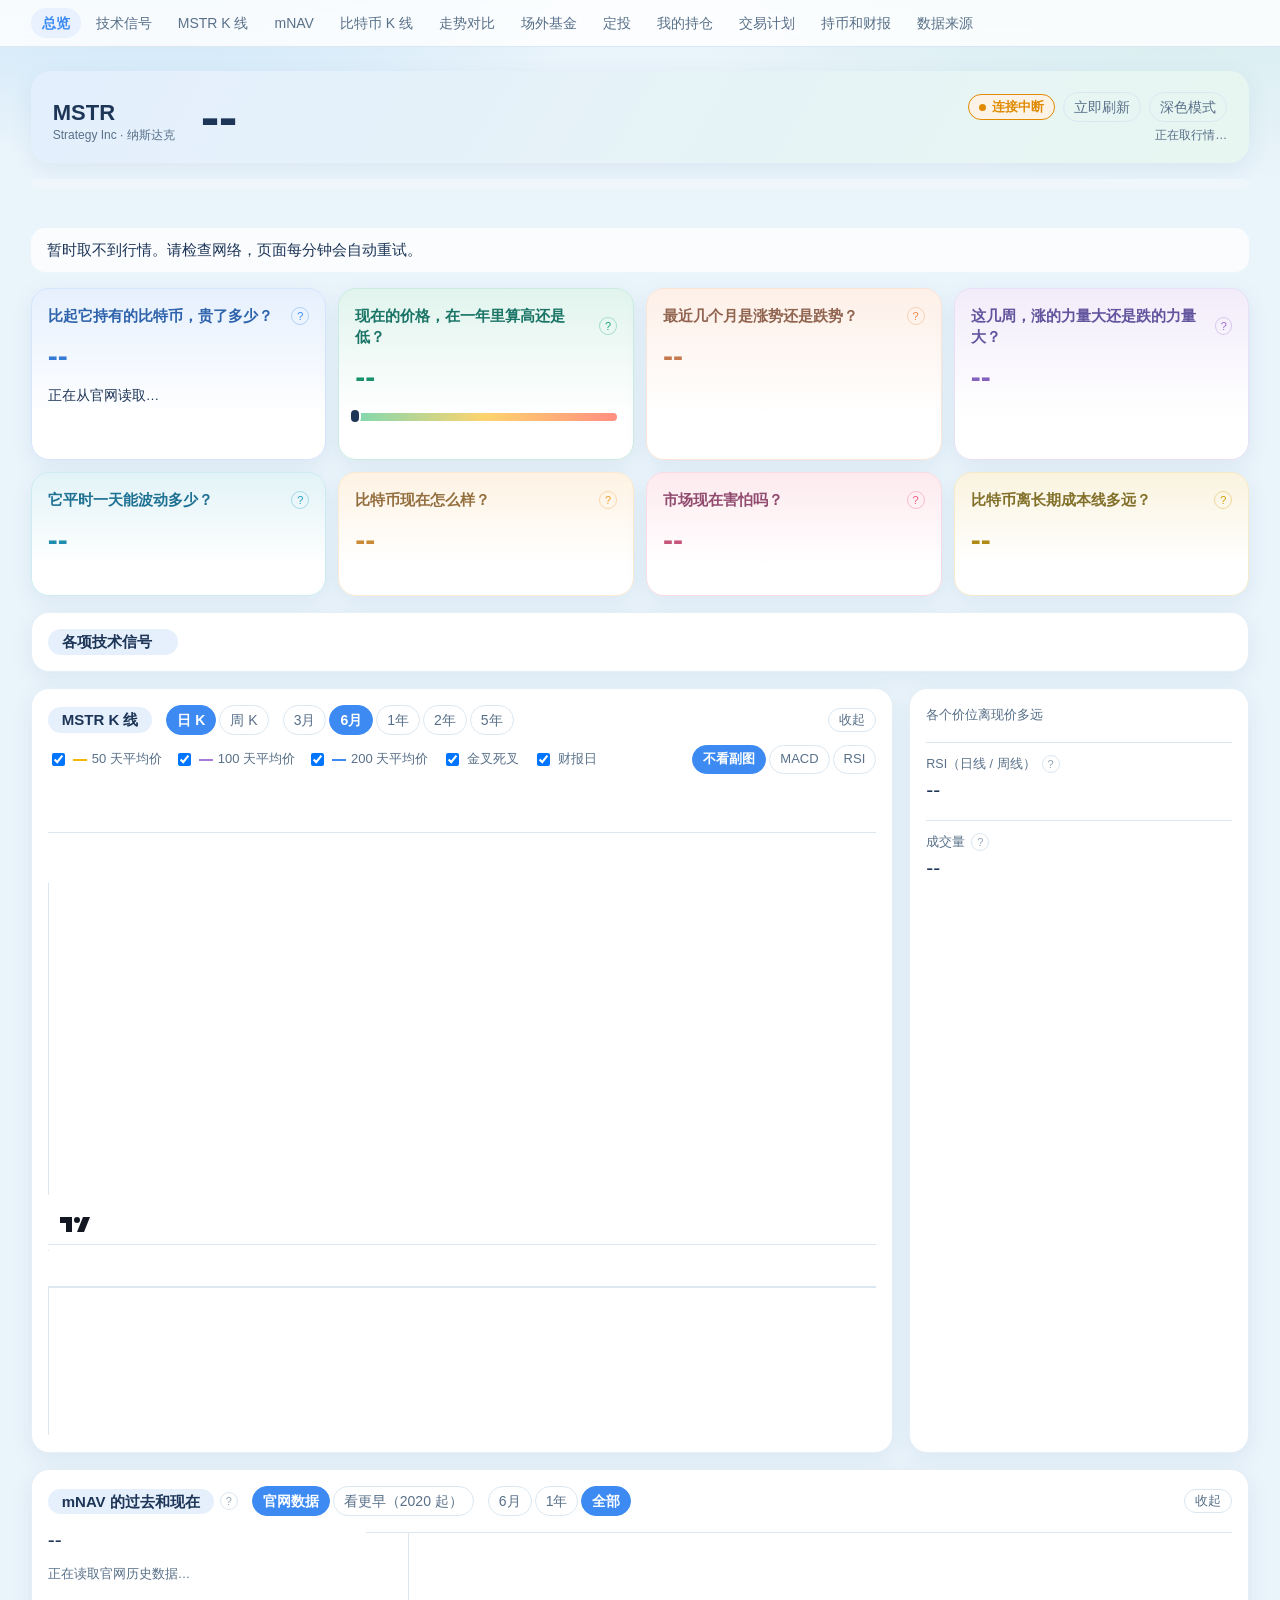
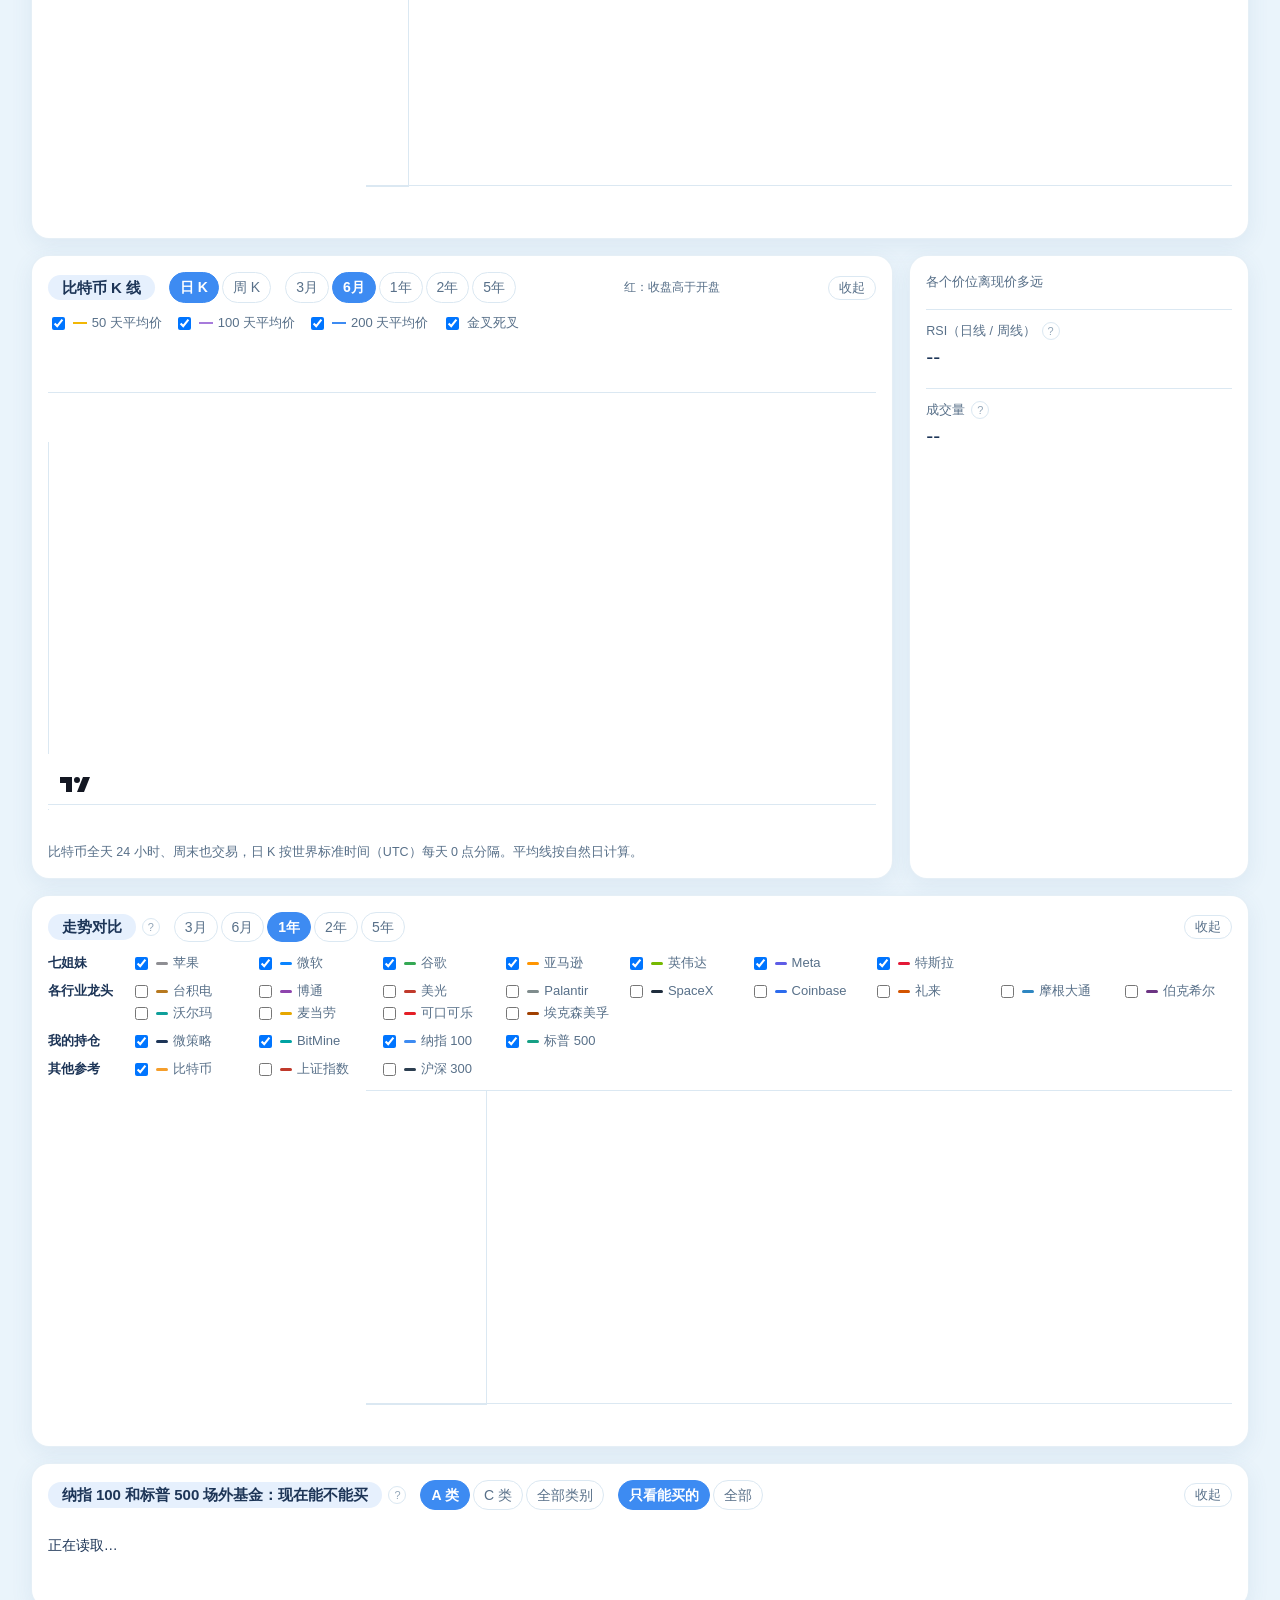
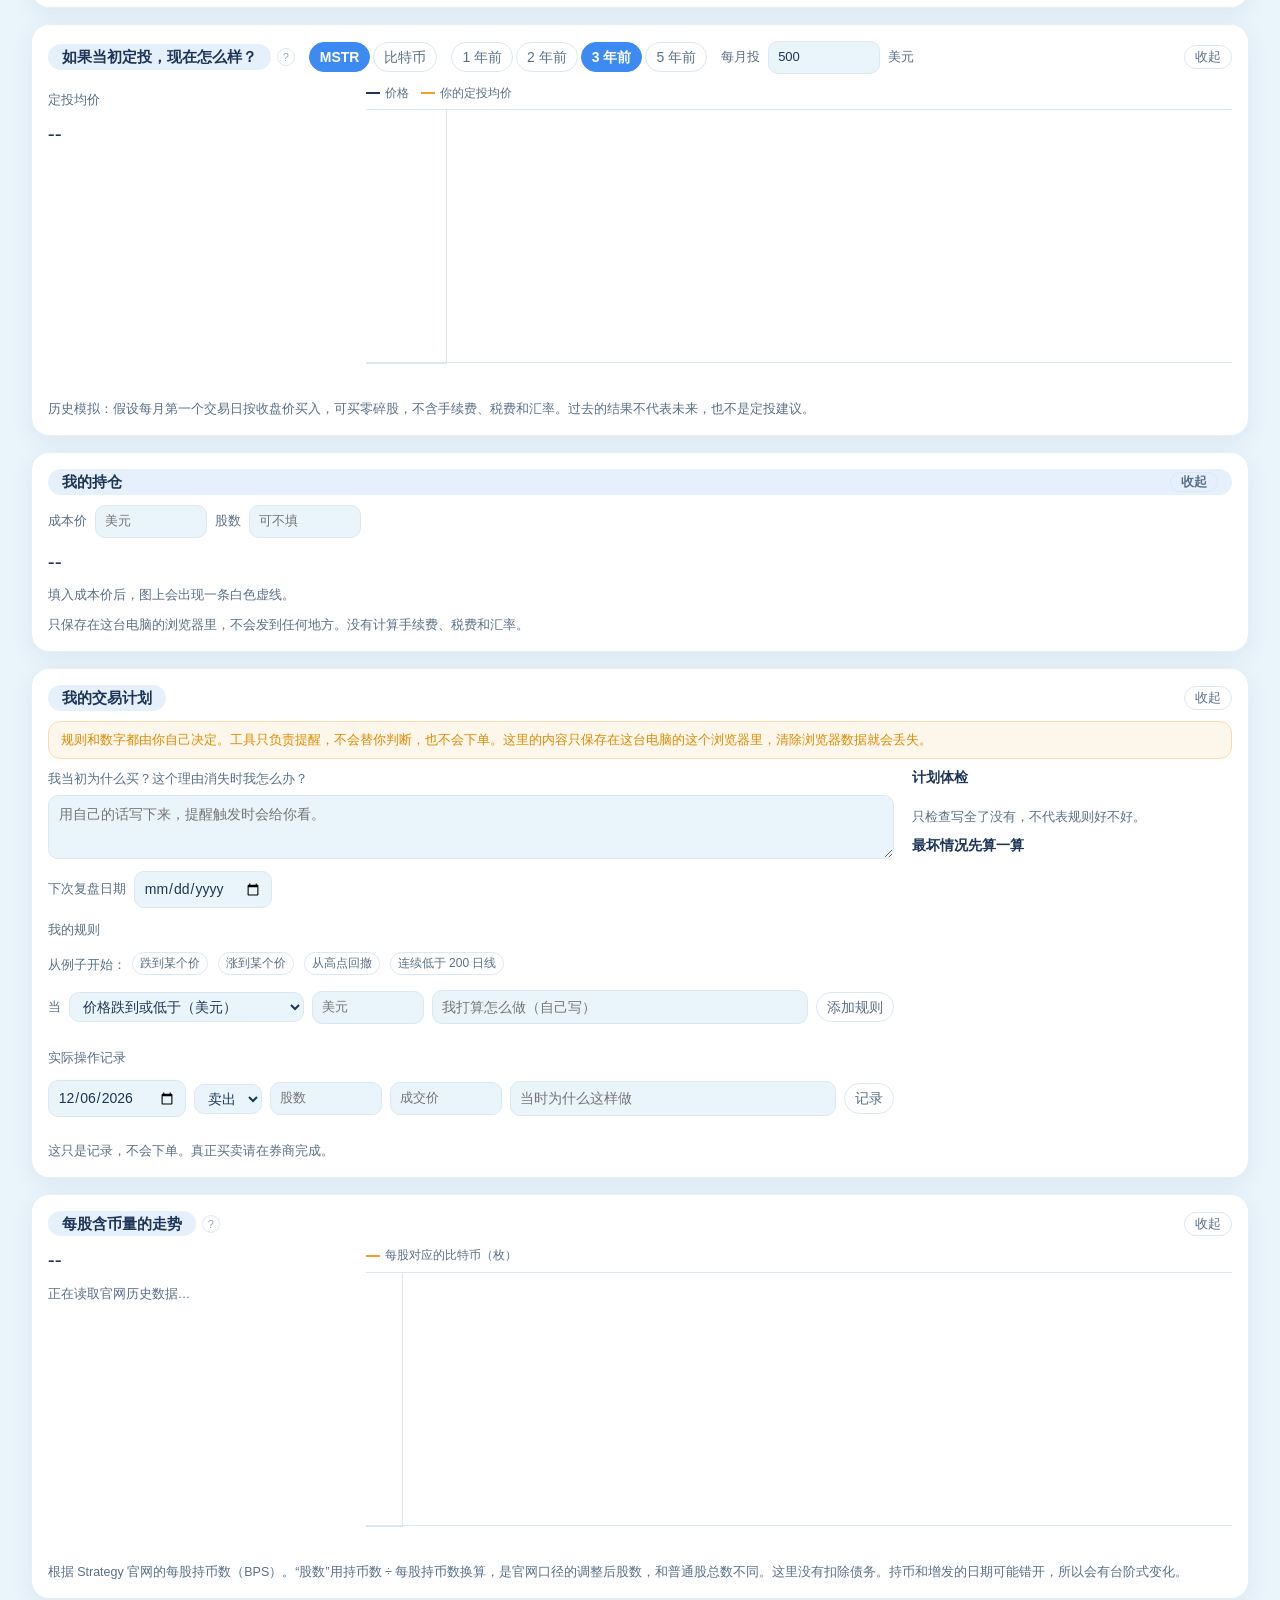
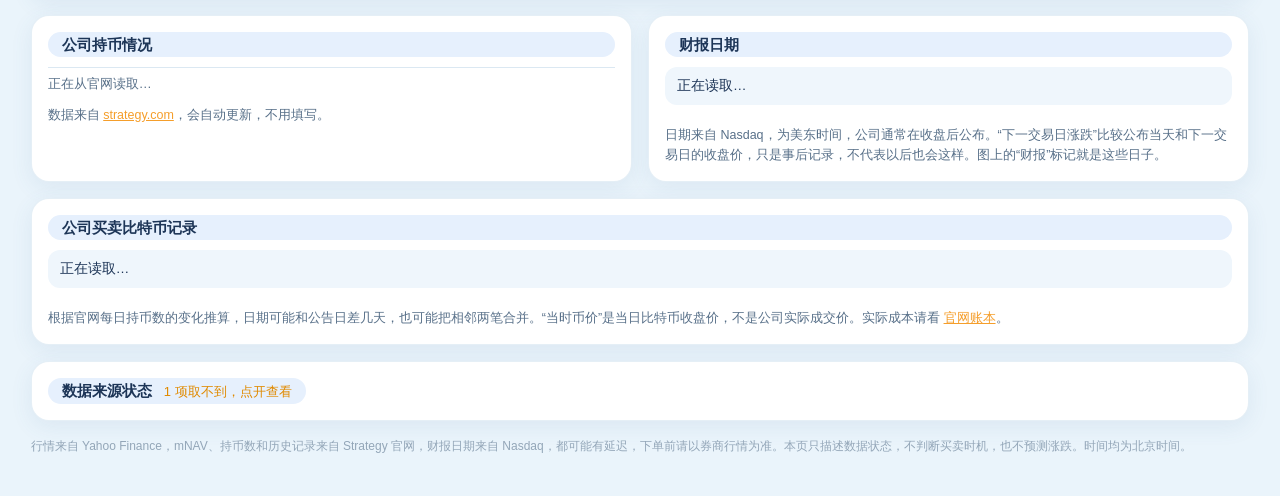
==== commit 80d62606: "页面换成小清新配色：天蓝底色、圆角卡片、问题卡片各配一种颜色 Co-Authored-By: Claude Opus 5.5 <noreply@anthropic.com>" ====
--- a/web/index.html
+++ b/web/index.html
@@ -220,6 +220,68 @@
 #bannerText { min-width: 0; overflow-wrap: anywhere; }
 #banner[hidden] { display: none; }
 footer { font-size: 12px; color: var(--faint); }
+
+/* 小清新配色：天蓝底色、圆角卡片、每张问题卡片各有一种浅色调。颜色只在这里改，图表会跟着变量走 */
+:root {
+  --ink: #eaf4fb; --panel: #ffffff; --panel-2: #eff6fc; --line: #dbe8f2; --grid: rgba(110,150,190,.16);
+  --fg: #1d3557; --muted: #587089; --faint: #93a6b8;
+  --up: #f0564a; --down: #19a974; --btc: #f59e2b;
+  --ma-short: #f2b705; --ma-mid: #a77bdb; --ma-long: #3d8bf2; --cost: #1d3557; --warn: #e08a00; --glow: rgba(120,190,240,.35);
+  --sky: #3d8bf2; --shadow: 0 6px 22px rgba(61,110,160,.09);
+}
+:root[data-theme="dark"] {
+  --ink: #0d1726; --panel: #142235; --panel-2: #1a2b42; --line: #26384f; --grid: rgba(60,85,115,.45);
+  --fg: #e8f0f8; --muted: #9db2c8; --faint: #627a93;
+  --up: #ff6f61; --down: #34d399; --btc: #fbae4b;
+  --ma-short: #f7d36b; --ma-mid: #c4a3f0; --ma-long: #7cb4ff; --cost: #f2f6fa; --warn: #f7c25a; --glow: rgba(90,150,230,.16);
+  --sky: #7cb4ff; --shadow: 0 6px 22px rgba(0,0,0,.25);
+}
+body { background-color: var(--ink);
+  background-image: radial-gradient(700px 320px at 12% -60px, var(--glow), transparent 70%), radial-gradient(800px 380px at 92% -80px, color-mix(in srgb, var(--down) 14%, transparent), transparent 70%); }
+.panel, .fold-bar { border-radius: 18px; border-color: color-mix(in srgb, var(--line) 70%, transparent); box-shadow: var(--shadow); }
+button { border-radius: 99px; }
+button.on { color: #fff; background: var(--sky); border-color: var(--sky); }
+button:hover { border-color: var(--sky); color: var(--sky); }
+input, select, #planWhy { border-radius: 10px; }
+#topNav { background: color-mix(in srgb, var(--panel) 82%, transparent); -webkit-backdrop-filter: blur(10px); backdrop-filter: blur(10px); }
+#topNav button.on { color: var(--sky); background: color-mix(in srgb, var(--sky) 12%, var(--panel)); }
+
+/* 顶部价格区做成一张浅色卡片 */
+.hero { padding: 18px 22px; border-radius: 20px; background: linear-gradient(120deg, color-mix(in srgb, var(--sky) 14%, var(--panel)), color-mix(in srgb, var(--down) 10%, var(--panel))); box-shadow: var(--shadow); }
+.who b { font-size: 22px; font-weight: 800; color: var(--fg); }
+#price { font-weight: 800; color: var(--fg); }
+#ext { border-radius: 99px; background: color-mix(in srgb, var(--panel) 70%, transparent); }
+.tracks { height: 10px; border-radius: 99px; }
+.seg-pre, .seg-post { background: color-mix(in srgb, var(--btc) 45%, transparent); } .seg-reg { background: color-mix(in srgb, var(--down) 55%, transparent); }
+#sentence { padding: 10px 16px; border-radius: 14px; background: color-mix(in srgb, var(--panel) 75%, transparent); }
+
+/* 标题做成浅色胶囊 */
+.panel h2, .fold > summary, .fold-bar b { display: inline-block; padding: 3px 14px; border-radius: 99px; background: color-mix(in srgb, var(--sky) 13%, var(--panel)); color: var(--fg) !important; }
+.fold > summary { display: flex; width: fit-content; max-width: 100%; }
+
+/* 八张问题卡片，各配一种颜色 */
+.q-card { --accent: var(--sky); background: linear-gradient(180deg, color-mix(in srgb, var(--accent) 13%, var(--panel)), var(--panel) 75%); border-color: color-mix(in srgb, var(--accent) 22%, var(--panel)); }
+.qs > .q-card:nth-child(1) { --accent: #3d8bf2; }
+.qs > .q-card:nth-child(2) { --accent: #19a974; }
+.qs > .q-card:nth-child(3) { --accent: #f08a4b; }
+.qs > .q-card:nth-child(4) { --accent: #9b6dd6; }
+.qs > .q-card:nth-child(5) { --accent: #20a4c4; }
+.qs > .q-card:nth-child(6) { --accent: #f59e2b; }
+.qs > .q-card:nth-child(7) { --accent: #ef5d82; }
+.qs > .q-card:nth-child(8) { --accent: #d4a106; }
+.q-card .ask { color: color-mix(in srgb, var(--accent) 55%, var(--fg)) !important; }
+.q-card .v { font-size: 30px; font-weight: 800; color: color-mix(in srgb, var(--accent) 80%, var(--fg)); }
+.q-card .mini { height: 8px; border-radius: 99px; background: linear-gradient(90deg, #7fd8b0, #ffd36e, #ff8f80); }
+.q-card .mini span { border-radius: 99px; background: var(--fg); box-shadow: 0 0 0 2px var(--panel); }
+.q-card .q { border-color: color-mix(in srgb, var(--accent) 40%, var(--panel)); color: var(--accent); }
+
+/* 右侧读数、信号和提示块 */
+.explain, .next, .back { border-radius: 12px; }
+.signals li { border-radius: 12px; border-left-width: 4px; }
+.signals li.bull { background: color-mix(in srgb, var(--up) 8%, var(--panel)); } .signals li.bear { background: color-mix(in srgb, var(--down) 8%, var(--panel)); }
+.caution { border-radius: 12px; background: color-mix(in srgb, var(--warn) 8%, var(--panel)); border-color: color-mix(in srgb, var(--warn) 30%, var(--panel)); }
+.ladder li.here { background: var(--sky); color: #fff; }
+#chip { background: color-mix(in srgb, currentColor 10%, var(--panel)); }
 </style>
 </head>
 <body>
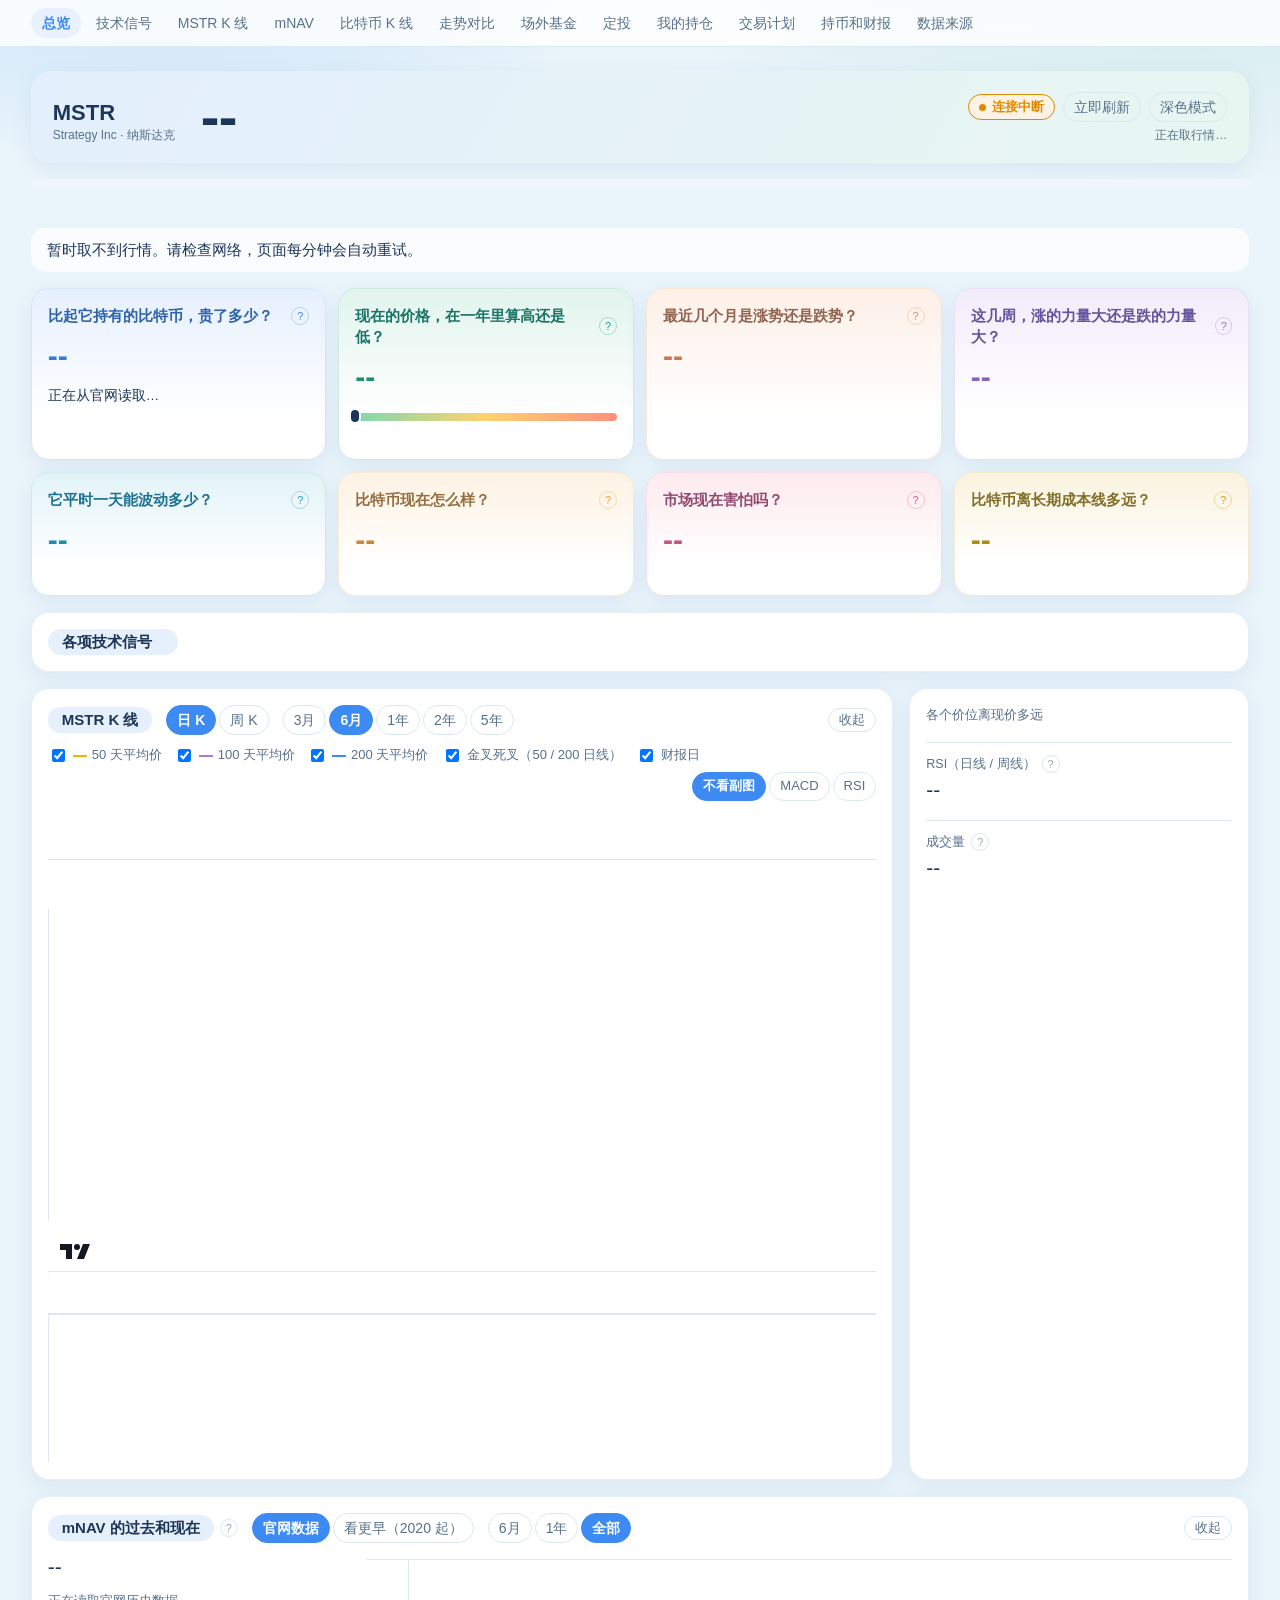
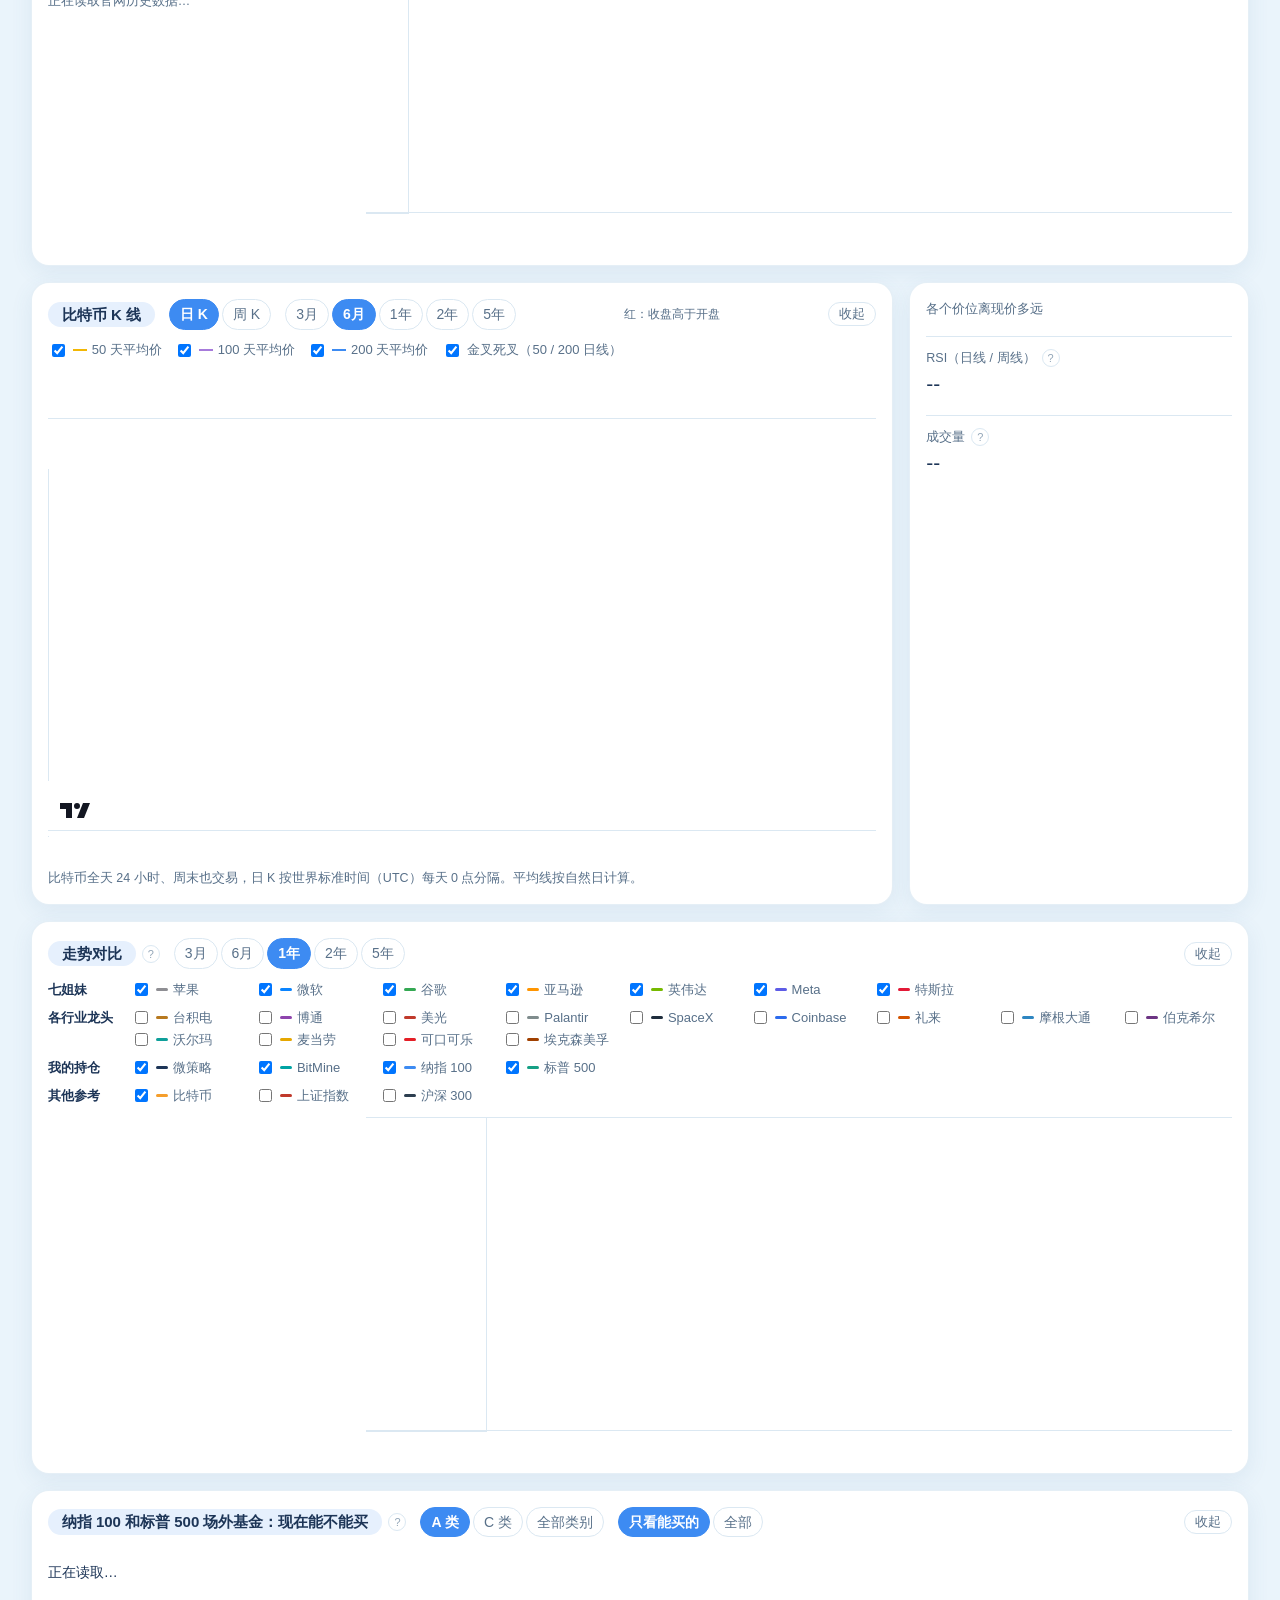
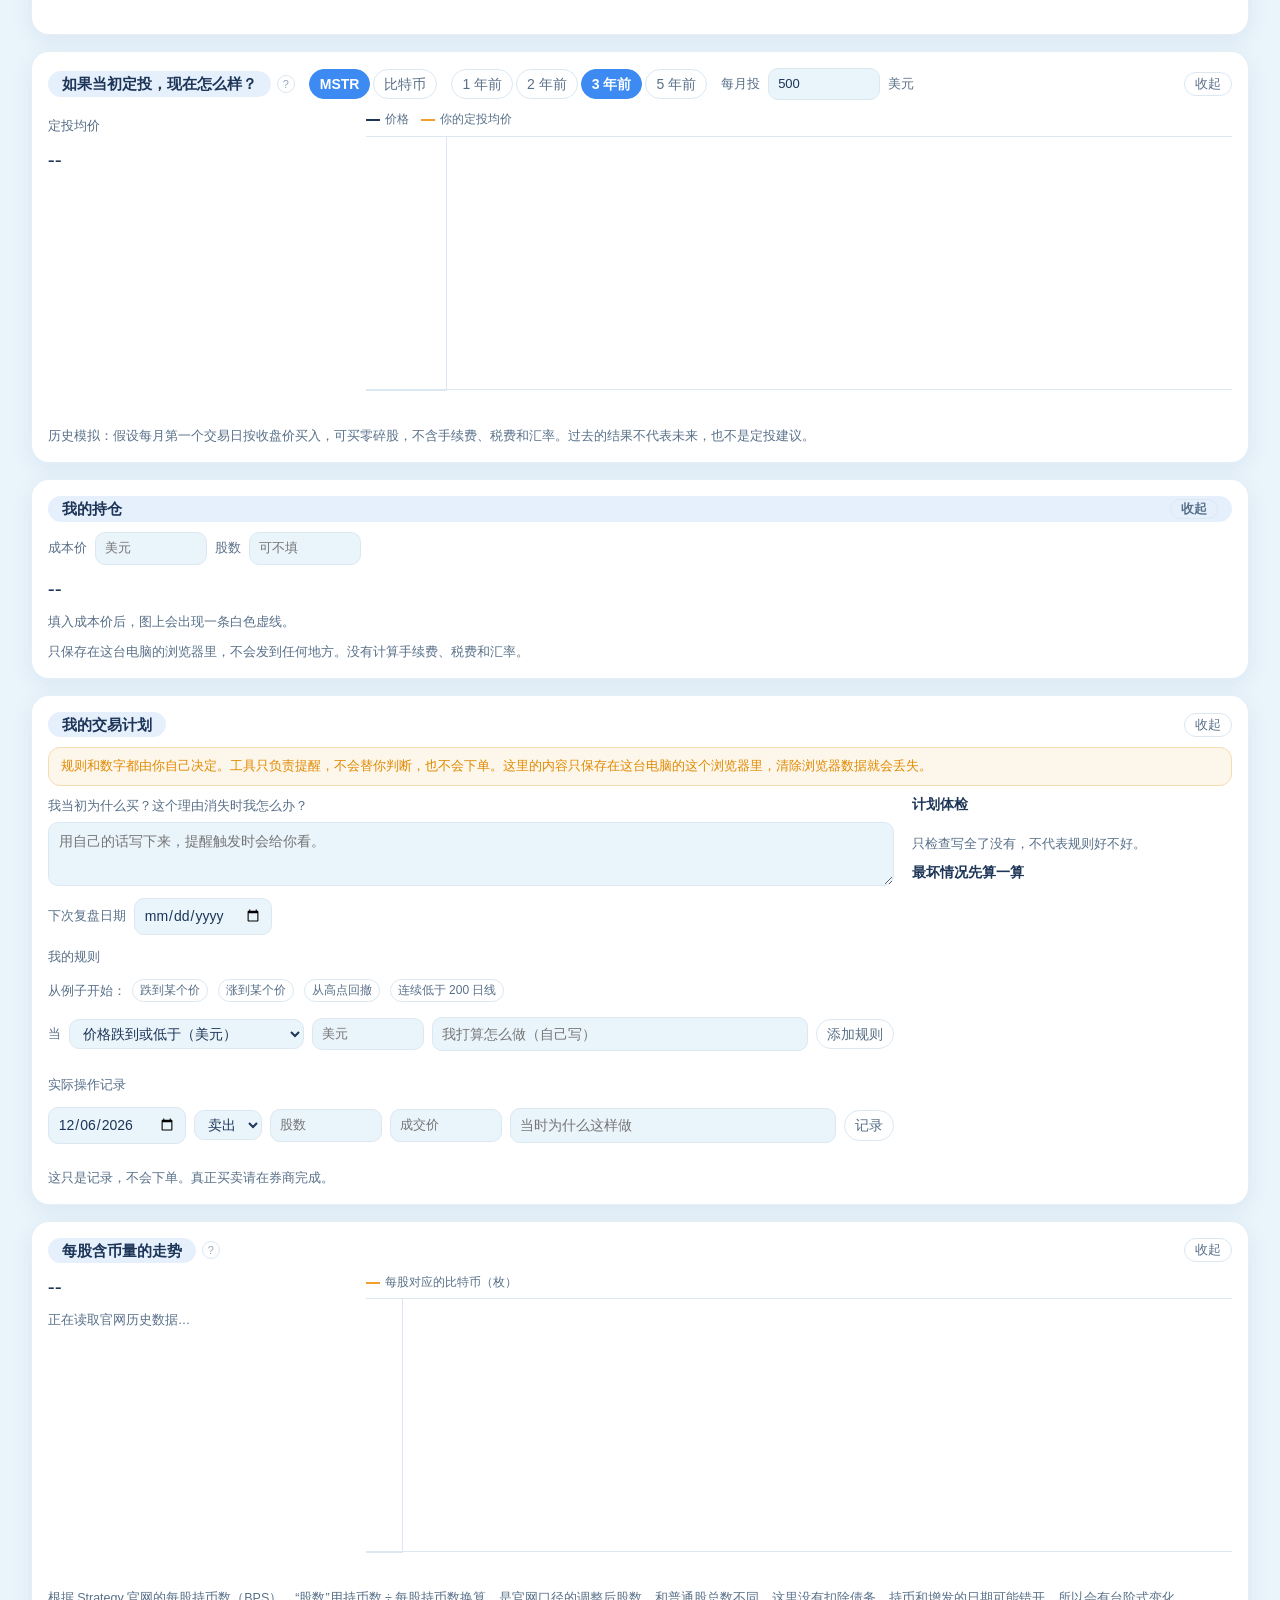
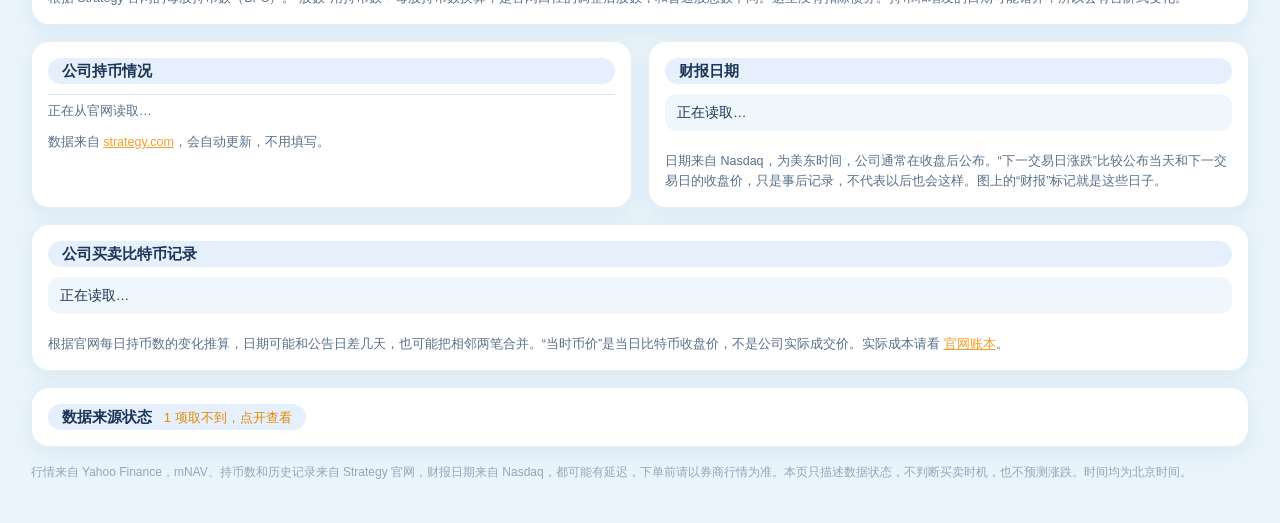
==== commit 5d04e177: "修复睡眠后自动退出和数据取不到的几个问题 - 空闲计时改用 monotonic，Mac 睡眠醒来后不会立刻退出 - Yahoo 请求失败时沿用上一次的数据，并限制同时请求数 - 分钟数据取不到时沿用上" ====
--- a/web/index.html
+++ b/web/index.html
@@ -369,7 +369,7 @@
       </div>
       <div class="chips" id="chips">
         <span class="ma-picks"></span>
-        <label><input id="showCross" type="checkbox" checked> 金叉死叉</label>
+        <label><input id="showCross" type="checkbox" checked> <span class="cross-name">金叉死叉</span></label>
         <label><input id="showEarn" type="checkbox" checked> 财报日</label>
         <div class="seg sp" id="subs"><button data-sub="off" class="on" type="button">不看副图</button><button data-sub="macd" type="button">MACD</button><button data-sub="rsi" type="button">RSI</button></div>
       </div>
@@ -425,7 +425,7 @@
     </div>
     <div class="chips" id="bChips">
       <span class="ma-picks"></span>
-      <label><input id="bShowCross" type="checkbox" checked> 金叉死叉</label>
+      <label><input id="bShowCross" type="checkbox" checked> <span class="cross-name">金叉死叉</span></label>
     </div>
     <div id="bOhlc"></div>
     <div class="stage"><div id="bChart"></div></div>
@@ -779,6 +779,8 @@
 function renderMaPicks() {
   for (const [box, view] of [[$('chips'), S.view], [$('bChips'), B.view]]) {
     const v = VIEWS[view], unit = view === 'week' ? '周' : '天';
+    // 金叉死叉只看最短和最长两条线，写清楚免得和中间那条混淆
+    box.querySelector('.cross-name').textContent = `金叉死叉（${v.short} / ${v.long} ${view === 'week' ? '周' : '日'}线）`;
     box.querySelector('.ma-picks').innerHTML = MA_KEYS.map(([k, color]) => `<label><input type="checkbox" data-ma="${k}" ${maShow[k] ? 'checked' : ''}><i style="background:var(${color})"></i>${v[k]} ${unit}平均价</label>`).join('');
   }
   [maShort, maMid, maLong].forEach((s, i) => s.applyOptions({ visible: maShow[MA_KEYS[i][0]] }));
@@ -1132,6 +1134,7 @@
   const got = await Promise.allSettled(MAG_LOAD.map(sym => getJson('/api/chart?symbol=' + encodeURIComponent(sym))));
   got.forEach((g, i) => { if (g.status === 'fulfilled') S.mag[MAG_LOAD[i]] = parseDaily(g.value); });
   S.magFailed = got.filter(g => g.status !== 'fulfilled').length;
+  S.health.mag = S.magFailed === 0;
   S.magAt = Date.now();
 }
 function renderMag() {
@@ -1176,6 +1179,7 @@
 async function loadQdii() {
   if (S.qdiiAt && Date.now() - S.qdiiAt < 600000) return;
   try { S.qdii = await getJson('/api/qdii'); S.qdiiFail = false; } catch { S.qdiiFail = true; }
+  S.health.qdii = !S.qdiiFail;
   S.qdiiAt = Date.now();
 }
 function renderQdii() {
@@ -1493,9 +1497,12 @@
   ['kpi', 'Strategy 官网', 'mNAV、持币数、情绪指数', () => S.kpi?.mstr?.timeStamp, null],
   ['history', 'Strategy 官网', 'mNAV 历史和持币变化', () => S.history?.[0]?.date, 5],
   ['earn', 'Nasdaq', '财报日期', () => S.earn?.[0]?.date, null],
+  ['mag', 'Yahoo Finance', '走势对比的股票和指数', () => S.mag?.AAPL?.bars.at(-1).time, 5],
+  ['qdii', 'GlobalAssetHistory', '场外基金申购状态', () => S.qdii?.stored_at && bj(S.qdii.stored_at, { month: '2-digit', day: '2-digit', hour: '2-digit', minute: '2-digit' }), 3],
 ];
 function dayAge(key) {
-  const t = key === 'yahoo' ? S.mstr?.meta.regularMarketTime * 1000 : key === 'vix' ? S.vix?.meta.regularMarketTime * 1000 : key === 'history' && S.history ? Date.parse(S.history[0].date) : null;
+  const t = key === 'yahoo' ? S.mstr?.meta.regularMarketTime * 1000 : key === 'vix' ? S.vix?.meta.regularMarketTime * 1000 : key === 'history' && S.history ? Date.parse(S.history[0].date)
+    : key === 'mag' && S.mag?.AAPL ? Date.parse(S.mag.AAPL.bars.at(-1).time) : key === 'qdii' && S.qdii?.stored_at ? S.qdii.stored_at * 1000 : null;
   return t ? (Date.now() - t) / 864e5 : null;
 }
 function renderSources() {
@@ -1586,10 +1593,14 @@
 
 // --- Refresh loop ---
 async function refresh() {
+  if (S.refreshing) return; // 上一轮还没取完（比如官网历史数据很慢）时不叠加请求
+  S.refreshing = true;
   try {
-    const [m, b, i] = await Promise.all([getJson('/api/chart?symbol=MSTR'), getJson('/api/chart?symbol=BTC-USD'), getJson('/api/intraday')]);
+    const [m, b, i] = await Promise.all([getJson('/api/chart?symbol=MSTR'), getJson('/api/chart?symbol=BTC-USD'), getJson('/api/intraday').catch(() => null)]);
     const firstLoad = !S.mstr;
-    S.mstr = parseDaily(m); S.btc = parseDaily(b); S.intraday = parseIntraday(i);
+    S.mstr = parseDaily(m); S.btc = parseDaily(b);
+    if (i) S.intraday = parseIntraday(i); // 分钟数据只用来判断交易时段，取不到就沿用上一次
+    if (!S.intraday) throw new Error('intraday');
     S.price = S.mstr.meta.regularMarketPrice; S.btcPrice = S.btc.meta.regularMarketPrice;
     S.session = sessionOf(Date.now() / 1000, S.intraday.periods);
     S.ext = extendedQuote(S.session, S.intraday.periods, S.intraday.points, S.price);
@@ -1612,8 +1623,12 @@
   } catch (err) {
     S.fail = true; S.health.yahoo = false; renderStatus(); renderSources();
     if (!S.mstr) { $('sentence').textContent = '暂时取不到行情。请检查网络，页面每分钟会自动重试。'; $('chip').className = 'bad'; $('chip').textContent = '连接中断'; }
+  } finally {
+    S.refreshing = false;
   }
 }
+// 浏览器会暂停后台标签页，切回来时马上刷新，不用等下一分钟
+document.addEventListener('visibilitychange', () => { if (!document.hidden && Date.now() - S.loadedAt > 30000) refresh(); });
 $('refresh').addEventListener('click', refresh);
 refresh();
 setInterval(refresh, 60000);
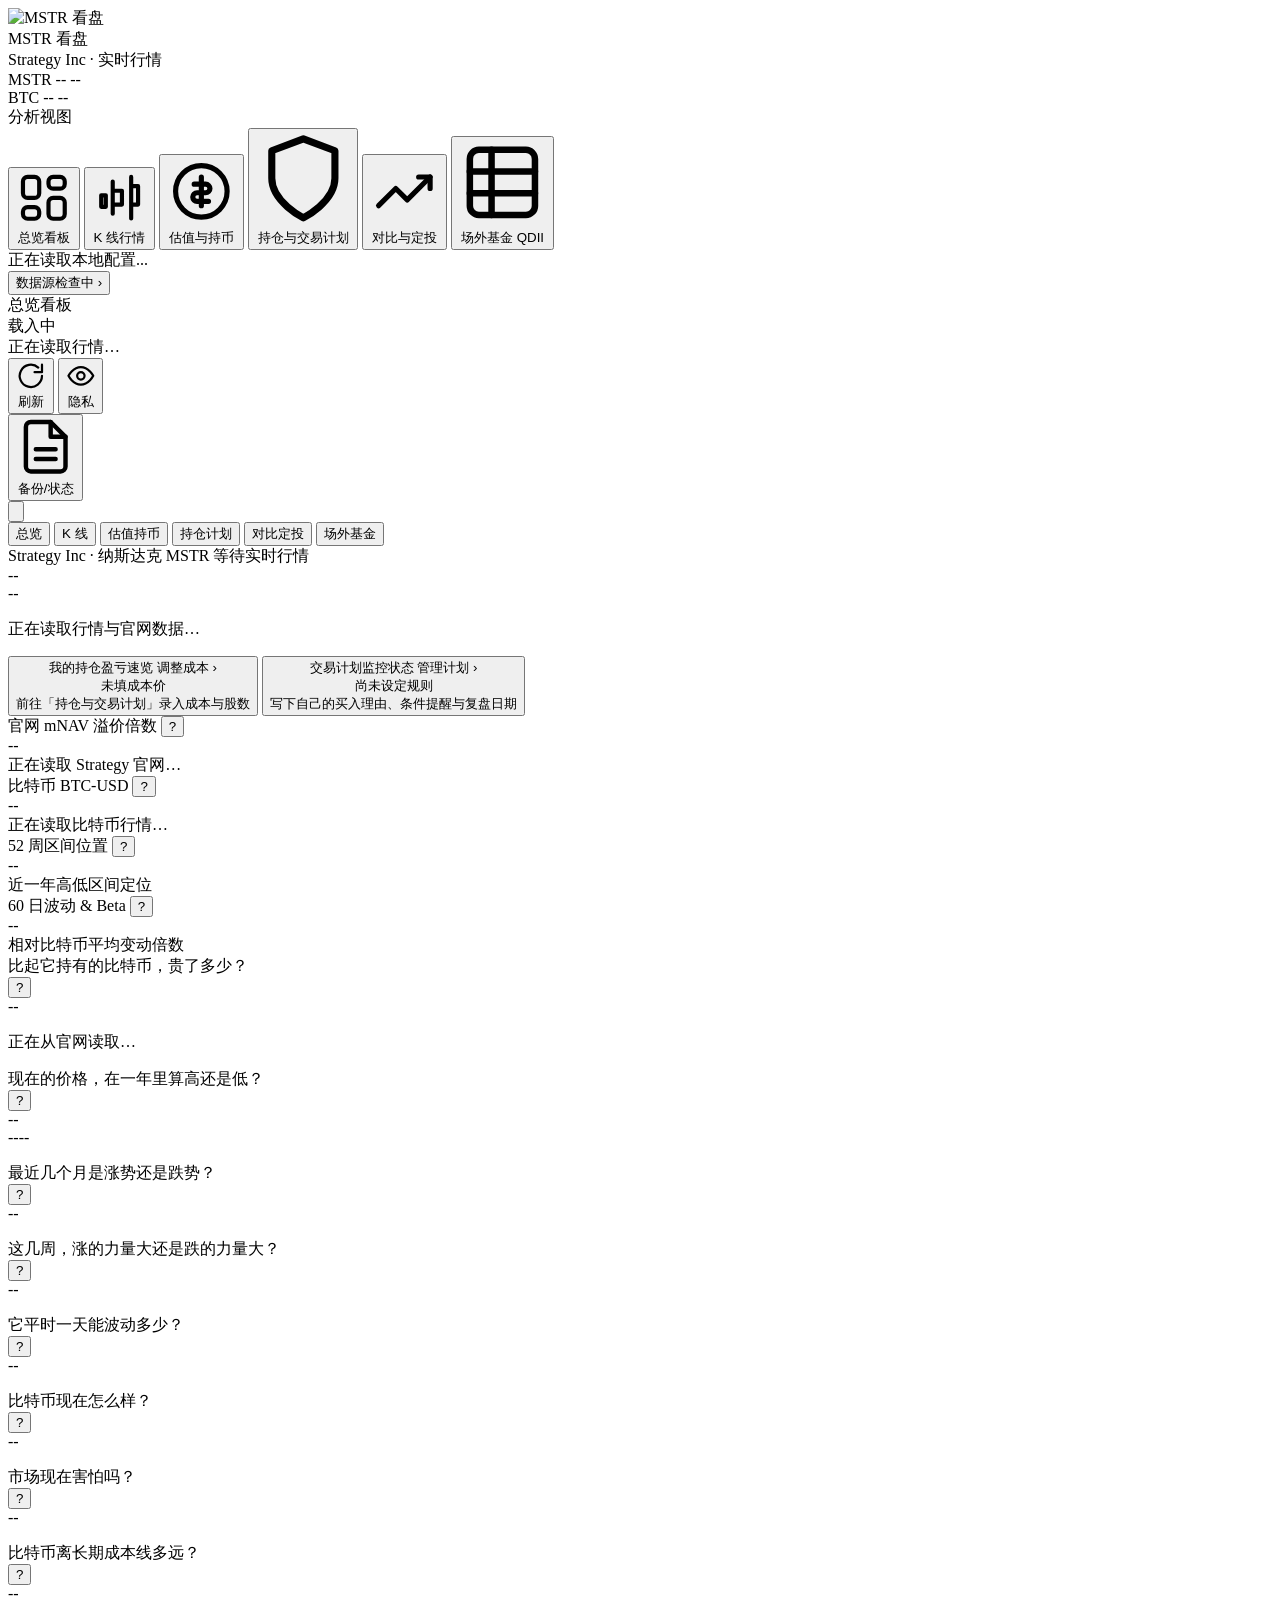
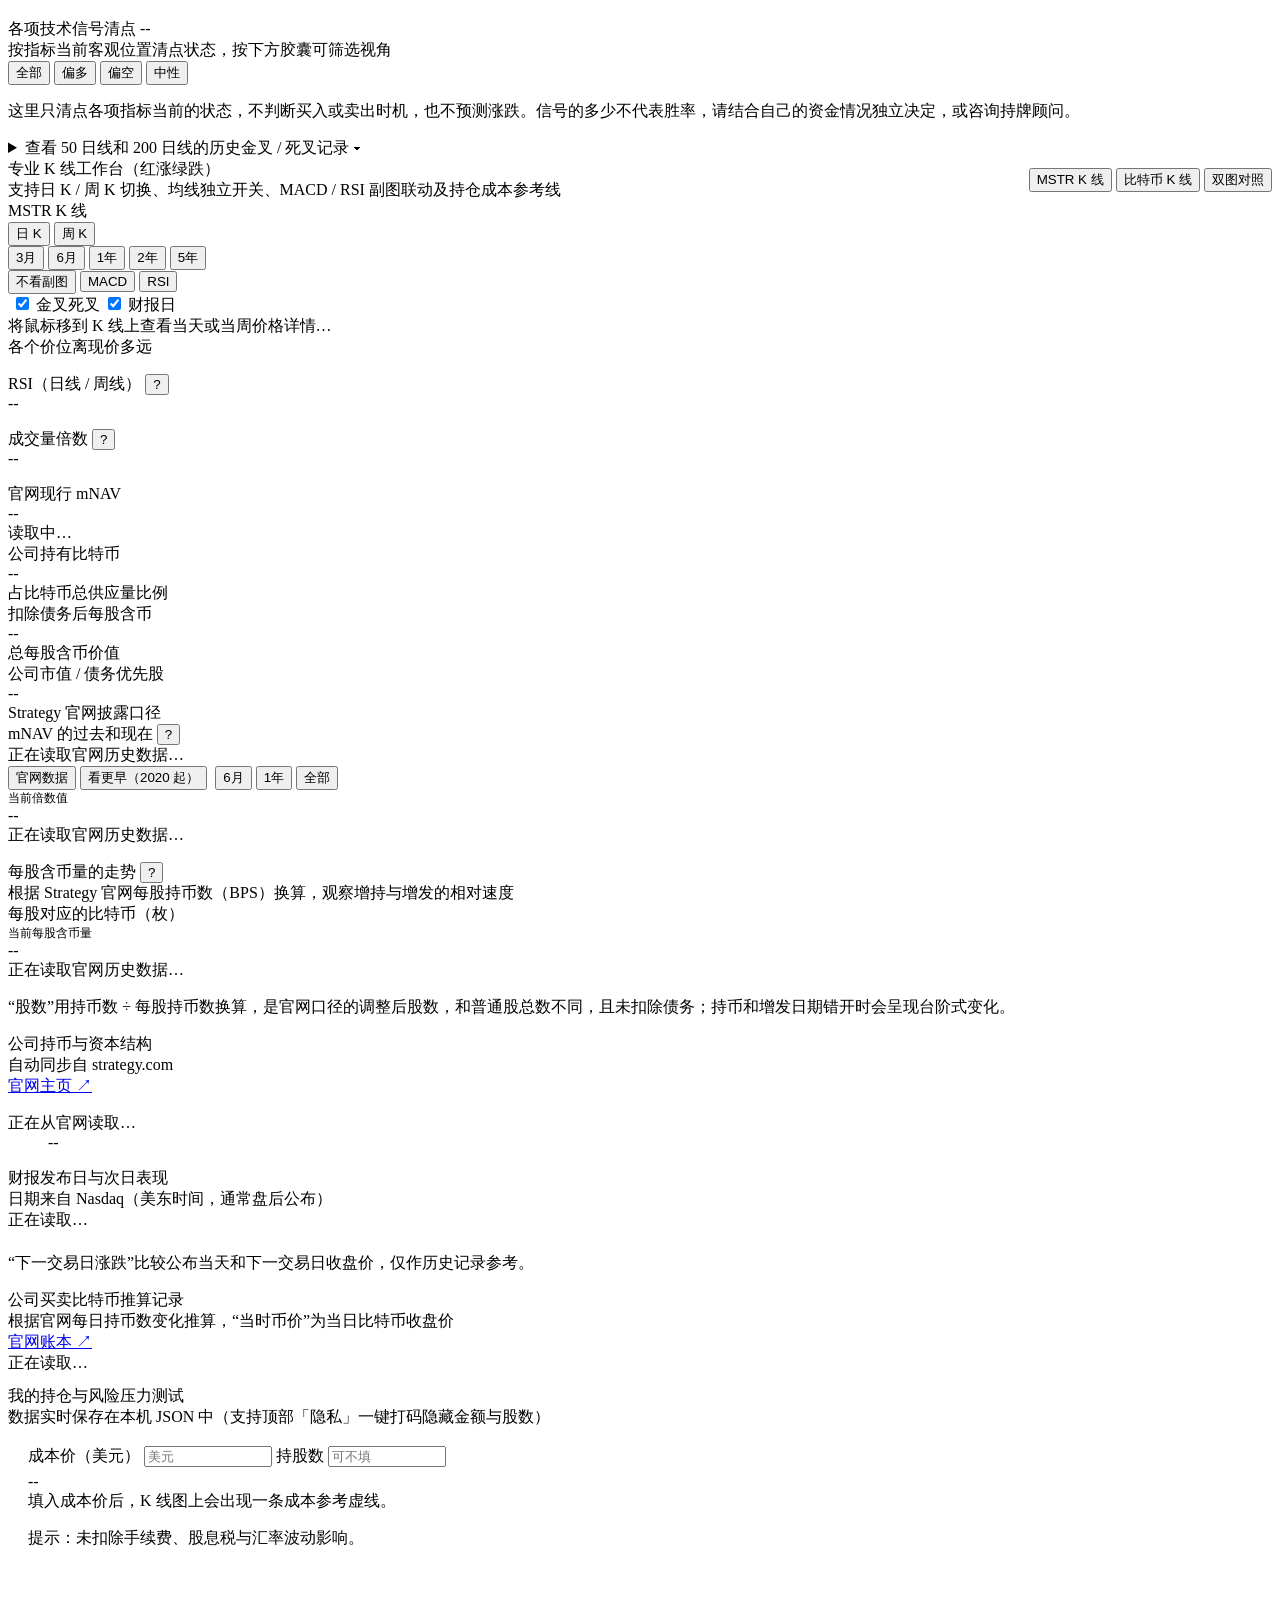
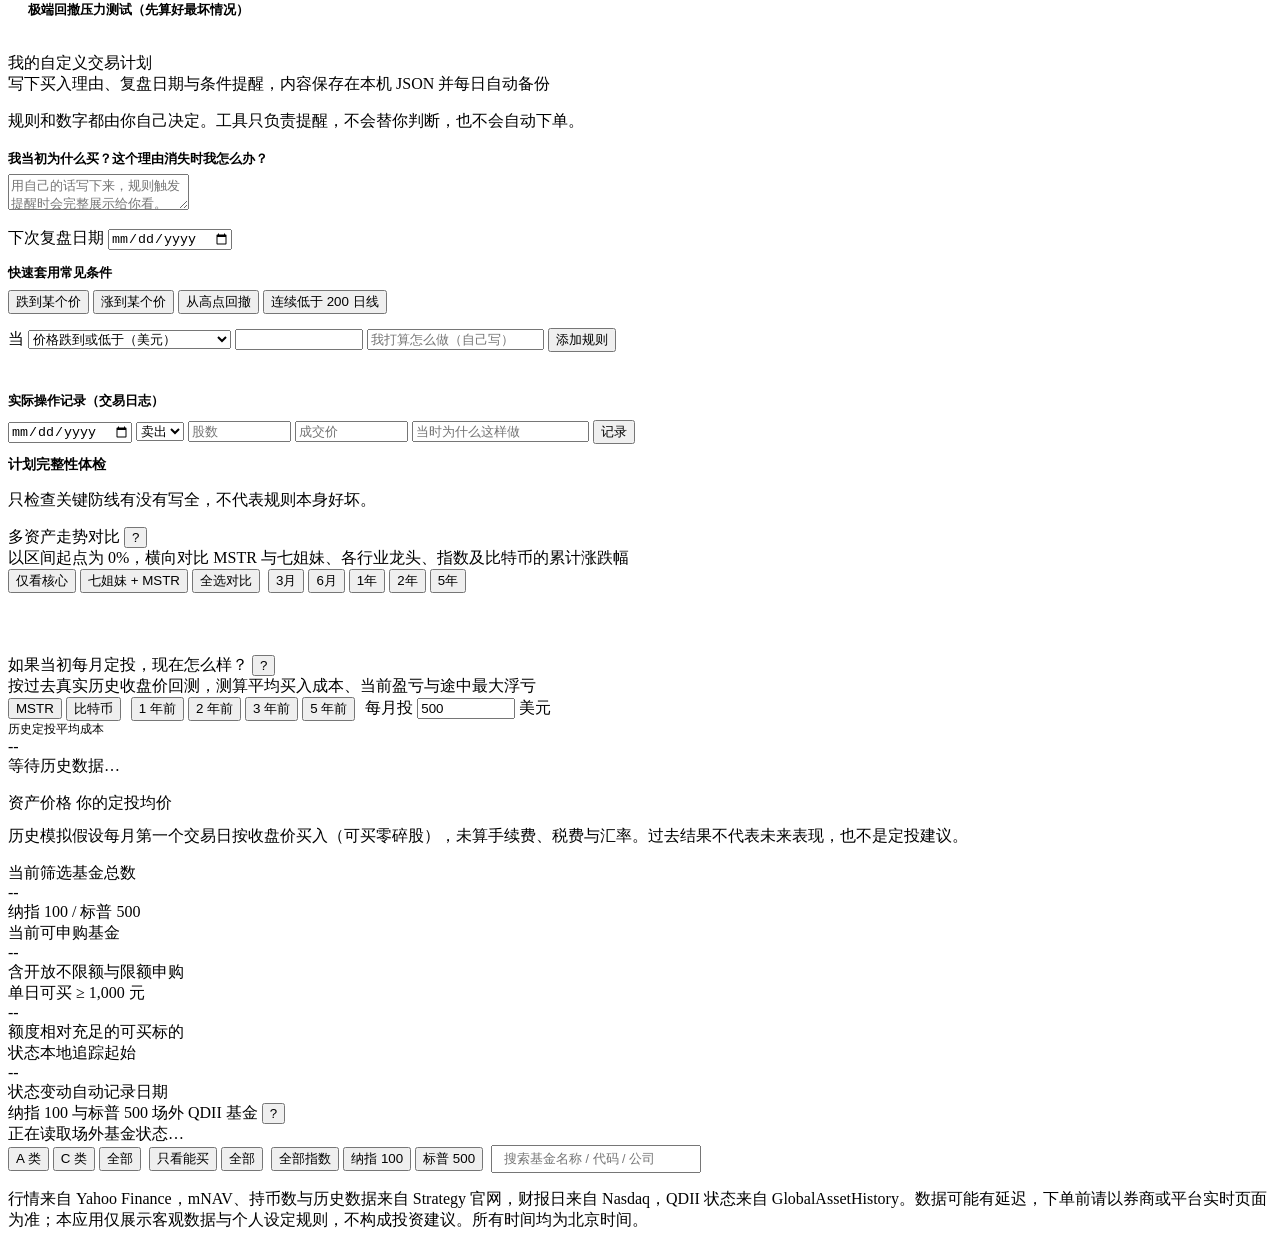
==== commit 2b41f87e: "重设计 Apple × Google 风格多工作台界面并支持本地 JSON 备份" ====
--- a/web/index.html
+++ b/web/index.html
@@ -1,1639 +1,894 @@
 <!doctype html>
 <html lang="zh-CN">
-<head>
-<meta charset="utf-8">
-<meta name="viewport" content="width=device-width, initial-scale=1">
-<title>MSTR 看盘</title>
-<script>try { document.documentElement.dataset.theme = localStorage.getItem('theme') === 'dark' ? 'dark' : 'light'; } catch (e) { document.documentElement.dataset.theme = 'light'; }</script>
-<style>
-/* 一页看完：顶部是价格和交易时段，接着是问题卡片，图表配读法和价位，下面是定投、信号和个人工具。默认浅色，可切换深色。 */
-:root {
-  color-scheme: light;
-  --ink: #f1f4f7; --panel: #ffffff; --panel-2: #e8edf2; --line: #d9e0e6; --grid: rgba(120,140,155,.2);
-  --fg: #17212b; --muted: #55646f; --faint: #85929c;
-  --up: #d63c30; --down: #0c8f62; --btc: #d9770b;
-  --ma-short: #b98a00; --ma-mid: #8e44ad; --ma-long: #2f6fd1; --cost: #17212b; --warn: #a86a00; --glow: rgba(217,119,11,.09);
-  /* 全部使用系统字体（苹方 / SF），数字用等宽数字对齐，不混用衬线、宋体和代码字体 */
-  --sans: -apple-system, BlinkMacSystemFont, "PingFang SC", "Hiragino Sans GB", "Helvetica Neue", sans-serif;
-  --serif: var(--sans);
-  --song: var(--sans);
-  --mono: var(--sans);
-}
-:root[data-theme="dark"] {
-  color-scheme: dark;
-  --ink: #0b1118; --panel: #111a23; --panel-2: #17222d; --line: #243240; --grid: rgba(36,50,64,.55);
-  --fg: #e9edf0; --muted: #93a3b1; --faint: #5f7080;
-  --up: #ef5b4c; --down: #2cc491; --btc: #f7931a;
-  --ma-short: #e8d8a8; --ma-mid: #c39bea; --ma-long: #78a6e8; --cost: #f2f4f6; --warn: #f2c14e; --glow: rgba(247,147,26,.10);
-}
-* { box-sizing: border-box; }
-[hidden] { display: none !important; }
-.off { visibility: hidden; position: absolute; inset: 0; }
-body { margin: 0; color: var(--fg); font: 14px/1.6 var(--sans); font-variant-numeric: tabular-nums; -webkit-font-smoothing: antialiased; background: var(--ink);
-  background-image: radial-gradient(900px 420px at 88% -120px, var(--glow), transparent 70%); background-attachment: fixed; }
-.wrap { max-width: 1320px; margin: 0 auto; padding-block: 24px 40px; padding-inline: max(16px, 2.4vw); display: grid; grid-template-columns: minmax(0, 1fr); gap: 16px; }
-button { font: inherit; color: var(--muted); background: transparent; border: 1px solid var(--line); border-radius: 6px; padding: 3px 10px; cursor: pointer; transition: color .15s, border-color .15s, background .15s; }
-button:hover { color: var(--fg); border-color: var(--faint); }
-button.on { color: var(--ink); background: var(--fg); border-color: var(--fg); font-weight: 600; }
-button:focus-visible, input:focus-visible, select:focus-visible, a:focus-visible { outline: 2px solid var(--btc); outline-offset: 2px; }
-input, select { font: inherit; color: var(--fg); background: var(--ink); border: 1px solid var(--line); border-radius: 6px; padding: 5px 9px; min-width: 0; }
-input[type=number] { width: 112px; font-family: var(--mono); font-size: 13px; }
-a { color: var(--btc); }
-.up { color: var(--up); } .down { color: var(--down); }
-
-/* Hero */
-.hero { display: flex; flex-wrap: wrap; align-items: flex-end; gap: 10px 26px; }
-.who { display: grid; }
-.who b { font: 600 18px/1.2 var(--sans); }
-.who span { font-size: 12px; color: var(--muted); }
-.quote { display: flex; flex-wrap: wrap; align-items: baseline; gap: 4px 14px; }
-#price { font: 600 clamp(40px, 5.4vw, 56px)/1 var(--sans); letter-spacing: -0.02em; font-variant-numeric: lining-nums tabular-nums; letter-spacing: -.01em; border-radius: 6px; }
-#change { font: 500 17px var(--mono); }
-#priceLabel { font-size: 12px; color: var(--muted); }
-.flash { animation: flash .9s ease-out; }
-@keyframes flash { from { background: rgba(247,147,26,.28); } to { background: transparent; } }
-@media (prefers-reduced-motion: reduce) { .flash { animation: none; } }
-#ext { font-size: 13px; color: var(--muted); padding: 5px 10px; border: 1px solid var(--line); border-radius: 6px; background: var(--panel); }
-#ext b { font: 500 16px var(--mono); color: var(--fg); margin-inline: 4px; }
-.hero-right { margin-left: auto; display: grid; justify-items: end; gap: 4px; }
-.status { display: flex; align-items: center; gap: 8px; }
-#chip { display: inline-flex; align-items: center; gap: 6px; font-size: 12.5px; font-weight: 600; padding: 2px 10px; border-radius: 99px; border: 1px solid currentColor; }
-#chip::before { content: ""; width: 7px; height: 7px; border-radius: 50%; background: currentColor; }
-#chip.live { color: var(--down); } #chip.ext { color: var(--btc); } #chip.closed { color: var(--muted); } #chip.bad { color: var(--warn); }
-#chip.live::before { animation: pulse 1.8s infinite; }
-@keyframes pulse { 50% { opacity: .3; } }
-@media (prefers-reduced-motion: reduce) { #chip.live::before { animation: none; } }
-#updated { font-size: 12px; color: var(--muted); text-align: right; }
-
-/* Session band */
-.band { display: grid; gap: 5px; }
-.tracks { position: relative; display: flex; height: 8px; border-radius: 4px; overflow: visible; background: var(--panel-2); }
-.tracks i { display: block; height: 100%; }
-.tracks i:first-child { border-radius: 4px 0 0 4px; } .tracks i:last-of-type { border-radius: 0 4px 4px 0; }
-.seg-pre, .seg-post { background: rgba(247,147,26,.28); } .seg-reg { background: rgba(44,196,145,.42); }
-#now { position: absolute; top: -4px; width: 2px; height: 16px; margin-left: -1px; background: var(--fg); box-shadow: 0 0 8px var(--fg); }
-.band-labels { position: relative; height: 18px; font: 11.5px var(--mono); color: var(--faint); }
-.band-labels span { position: absolute; transform: translateX(-50%); white-space: nowrap; }
-.band-labels span:first-child { transform: none; } .band-labels span:last-child { transform: translateX(-100%); }
-@media (max-width: 560px) { .band-labels em { display: none; } }
-.band-labels em { font-style: normal; }
-#sentence { margin: 0; font: 400 15px/1.6 var(--sans); color: var(--fg); text-wrap: pretty; }
-
-/* Panels */
-.panel { background: var(--panel); border: 1px solid var(--line); border-radius: 10px; padding: 16px; min-width: 0; }
-h2 { font: 600 15px/1.3 var(--sans); margin: 0; }
-.main, .btc-main { display: grid; grid-template-columns: minmax(0, 1fr) 340px; gap: 16px; }
-.holdings { display: grid; grid-template-columns: minmax(0, 1fr); gap: 16px; }
-@media (max-width: 1040px) { .main, .btc-main { grid-template-columns: minmax(0, 1fr); } .hero-right { margin-left: 0; justify-items: start; } #updated { text-align: left; } }
-.toolbar { display: flex; flex-wrap: wrap; gap: 8px 14px; align-items: center; margin-bottom: 10px; }
-.seg { display: flex; gap: 3px; }
-.legend { display: flex; flex-wrap: wrap; gap: 3px 12px; font-size: 12px; color: var(--muted); margin-left: auto; }
-.legend i { display: inline-block; width: 14px; height: 2px; vertical-align: middle; margin-right: 5px; }
-.stage { position: relative; flex: 1; min-height: clamp(340px, 50vh, 560px); }
-.chart-panel { display: flex; flex-direction: column; }
-#chart, #bChart { position: absolute; inset: 0; }
-#ohlc, #bOhlc { min-height: 44px; margin-bottom: 6px; font-size: 13px; line-height: 1.6; color: var(--muted); }
-#ohlc b, #bOhlc b { font-weight: 600; color: var(--fg); }
-.ma-picks { display: inline-flex; flex-wrap: wrap; gap: 6px 12px; }
-.ma-picks i { display: inline-block; width: 14px; height: 2px; }
-
-/* Position readout */
-.read { display: grid; gap: 15px; align-content: start; }
-.item { display: grid; gap: 2px; border-top: 1px solid var(--line); padding-top: 11px; }
-.item:first-of-type { border-top: 0; padding-top: 0; }
-.head { display: flex; align-items: center; gap: 6px; font-size: 12.5px; color: var(--muted); }
-.q { width: 18px; height: 18px; padding: 0; border-radius: 50%; font-size: 11px; line-height: 16px; color: var(--faint); }
-.v { font: 500 21px/1.3 var(--mono); }
-.note { margin: 0; font-size: 12.5px; color: var(--muted); }
-.explain { margin: 4px 0 2px; padding: 7px 10px; font-size: 12.5px; color: var(--fg); background: var(--panel-2); border-radius: 6px; }
-.ends { display: flex; justify-content: space-between; font: 11.5px var(--mono); color: var(--muted); }
-
-/* Plain-language layer */
-.dca-top { display: flex; flex-wrap: wrap; align-items: center; gap: 8px 14px; }
-.dca-body { display: grid; grid-template-columns: 300px minmax(0, 1fr); gap: 18px; align-items: start; }
-@media (max-width: 880px) { .dca-body { grid-template-columns: minmax(0, 1fr); } }
-#dcaChart, #mnavChart, #psChart { height: 280px; }
-#magChart { height: 340px; }
-#qdiiTable td, #qdiiTable th { text-align: left; white-space: normal; }
-#qdiiTable td.open { color: var(--fg); font-weight: 600; }
-#qdiiTable td.shut { color: var(--faint); }
-.mag-picks { display: grid; gap: 6px; font-size: 13px; color: var(--muted); }
-.mag-row { display: grid; grid-template-columns: 5.5em minmax(0, 1fr); align-items: start; gap: 12px; }
-.mag-row > b { font-weight: 600; color: var(--fg); line-height: 22px; }
-.mag-list { display: grid; grid-template-columns: repeat(auto-fill, minmax(8.5em, 1fr)); gap: 0 12px; } /* 所有分组同宽同列，勾选框上下对齐 */
-.mag-list label { line-height: 22px; white-space: nowrap; }
-#magNote:empty { display: none; }
-.mag-picks label { display: inline-flex; align-items: center; gap: 5px; cursor: pointer; }
-.mag-picks i { display: inline-block; width: 12px; height: 3px; border-radius: 2px; }
-#magTable td:first-child, #magTable th:first-child { text-align: left; }
-.two { display: grid; grid-template-columns: repeat(2, minmax(0, 1fr)); gap: 16px; }
-@media (max-width: 880px) { .two { grid-template-columns: minmax(0, 1fr); } }
-.next { padding: 8px 12px; font-size: 13.5px; background: var(--panel-2); border-radius: 6px; }
-.next b { font-weight: 600; }
-.qs { display: grid; grid-template-columns: repeat(4, minmax(0, 1fr)); gap: 12px; }
-@media (max-width: 1040px) { .qs { grid-template-columns: repeat(2, minmax(0, 1fr)); } }
-@media (max-width: 620px) { .qs { grid-template-columns: minmax(0, 1fr); } }
-.q-card { display: grid; gap: 4px; align-content: start; }
-.q-card .ask { font: 700 15px/1.4 var(--song); }
-.q-top { display: flex; align-items: center; justify-content: space-between; gap: 8px; }
-.q-card .v { font-size: 26px; }
-.q-card .say { margin: 0; font-size: 13.5px; color: var(--fg); }
-.q-card .small { margin: 0; font-size: 12.5px; color: var(--muted); }
-.mini { position: relative; height: 6px; margin: 7px 0 2px; border-radius: 3px; background: var(--line); }
-.mini span { position: absolute; top: -3px; width: 8px; height: 12px; margin-left: -4px; border-radius: 3px; background: var(--fg); }
-.facts { display: grid; gap: 7px; margin: 0; }
-.facts div { display: flex; justify-content: space-between; gap: 12px; align-items: baseline; border-top: 1px solid var(--line); padding-top: 6px; font-size: 13px; color: var(--muted); }
-.facts dd { margin: 0; color: var(--fg); font: 500 13.5px var(--mono); text-align: right; }
-.facts dt { margin: 0; }
-
-/* Indicators */
-.chips { display: flex; flex-wrap: wrap; align-items: center; gap: 6px 14px; margin-bottom: 8px; font-size: 13px; color: var(--muted); }
-.chips label { display: inline-flex; align-items: center; gap: 5px; cursor: pointer; }
-.chips .sp { margin-left: auto; }
-#sub { height: 150px; border-top: 1px solid var(--line); margin-top: 4px; }
-
-/* Trading plan */
-#planWhy { width: 100%; min-height: 64px; resize: vertical; font: inherit; color: var(--fg); background: var(--ink); border: 1px solid var(--line); border-radius: 6px; padding: 7px 10px; }
-.plan-grid { display: grid; grid-template-columns: minmax(0, 1fr) 320px; gap: 18px; align-items: start; }
-@media (max-width: 1040px) { .plan-grid { grid-template-columns: minmax(0, 1fr); } }
-.plan-main { display: grid; gap: 12px; min-width: 0; }
-#ruleNote { flex: 1 1 200px; }
-.check-list li { display: grid; gap: 1px; font: 12.5px/1.5 var(--sans); color: var(--muted); padding: 6px 0 0; }
-.check-list li b { font-weight: 600; color: var(--fg); }
-.check-list li.miss b { color: var(--warn); }
-.rule-row td { white-space: normal; vertical-align: top; text-align: left; font: 13px/1.5 var(--sans); }
-.rule-row.fired td:first-child { color: var(--warn); font-weight: 600; }
-#ruleTable th, #tradeTable th { text-align: left; }
-.back { padding: 8px 12px; font-size: 12.5px; color: var(--muted); background: var(--panel-2); border-radius: 6px; white-space: normal; }
-.back b { color: var(--fg); }
-.row-btn { padding: 1px 7px; font-size: 12px; margin: 0 4px 3px 0; }
-#tmpl { display: flex; flex-wrap: wrap; gap: 6px; align-items: center; font-size: 13px; color: var(--muted); }
-
-/* Top navigation */
-#topNav { position: sticky; top: 0; z-index: 20; display: flex; gap: 4px; overflow-x: auto; padding: 8px max(16px, 2.4vw); background: var(--panel); border-bottom: 1px solid var(--line); }
-#topNav button { flex: none; border-color: transparent; }
-#topNav button.on { color: var(--fg); background: var(--panel-2); border-color: transparent; }
-.fold > summary { display: flex; flex-wrap: wrap; align-items: baseline; gap: 4px 12px; cursor: pointer; font: 700 15px/1.3 var(--song); }
-.fold[open] > summary { margin-bottom: 12px; }
-.fold > summary span { font: 500 13px var(--sans); color: var(--muted); }
-.fold .review-body { display: grid; gap: 14px; }
-
-/* Folding: every block except the overview cards */
-.fold-btn { margin-left: auto; flex: none; padding: 1px 10px; font-size: 12.5px; }
-.panel.folded > :not(:first-child) { display: none !important; }
-.panel.folded > :first-child { margin-bottom: 0; }
-.fold-group.folded { display: none !important; }
-.fold-bar { display: flex; align-items: center; gap: 12px; padding: 10px 16px; background: var(--panel); border: 1px solid var(--line); border-radius: 10px; }
-.fold-bar b { font: 600 15px/1.3 var(--sans); }
-.fold-bar:has(+ .fold-group:not(.folded)) { display: none; }
-
-/* Technical review */
-.review { display: grid; gap: 14px; }
-.review-head { display: flex; flex-wrap: wrap; align-items: baseline; gap: 4px 14px; }
-#tally { font: 500 14px var(--mono); }
-.caution { margin: 0; padding: 8px 12px; font-size: 13px; color: var(--warn); border: 1px solid rgba(242,193,78,.35); border-radius: 6px; }
-.signals { display: grid; grid-template-columns: repeat(auto-fill, minmax(250px, 1fr)); gap: 10px; }
-.signals li { display: grid; gap: 2px; align-content: start; padding: 9px 12px; font: 12.5px/1.55 var(--sans); color: var(--muted); background: var(--panel-2); border: 0; border-left: 3px solid var(--faint); border-radius: 6px; }
-.signals li b { color: var(--fg); font-weight: 600; }
-.signals li.bull { border-left-color: var(--up); } .signals li.bear { border-left-color: var(--down); }
-.ladder li { display: flex; justify-content: space-between; gap: 8px; font: 12px var(--mono); padding: 3px 0 0; }
-.ladder li.here { color: var(--panel); background: var(--fg); padding: 2px 6px; border: 0; border-radius: 4px; font-weight: 600; }
-.ladder small { color: var(--faint); font-size: 11.5px; }
-.table-wrap { overflow-x: auto; }
-table { border-collapse: collapse; width: 100%; font: 12.5px var(--mono); }
-th, td { text-align: right; padding: 5px 8px; border-top: 1px solid var(--line); white-space: nowrap; }
-th { color: var(--muted); font: 500 12px var(--sans); border-top: 0; }
-th:first-child, td:first-child, th:nth-child(2), td:nth-child(2) { text-align: left; }
-
-/* Bottom cards */
-.card { display: grid; gap: 10px; align-content: start; }
-.form { display: flex; flex-wrap: wrap; gap: 8px; align-items: center; }
-.form label { font-size: 13px; color: var(--muted); }
-ul { list-style: none; margin: 0; padding: 0; display: grid; gap: 6px; }
-li { display: flex; justify-content: space-between; align-items: center; gap: 8px; font: 13px var(--mono); padding: 5px 0; border-top: 1px solid var(--line); }
-.empty { font: 13px var(--sans); color: var(--faint); }
-.hint { margin: 0; font-size: 12.5px; color: var(--muted); }
-.check { display: inline-flex; align-items: center; gap: 6px; font-size: 13px; color: var(--muted); }
-.row { display: flex; flex-wrap: wrap; align-items: center; gap: 8px 14px; }
-#banner { display: flex; justify-content: space-between; align-items: center; gap: 12px; padding: 10px 14px; border-radius: 8px; color: var(--ink); background: var(--warn); font-weight: 600; }
-#banner button { flex: none; color: var(--ink); border-color: var(--ink); }
-#bannerText { min-width: 0; overflow-wrap: anywhere; }
-#banner[hidden] { display: none; }
-footer { font-size: 12px; color: var(--faint); }
-
-/* 小清新配色：天蓝底色、圆角卡片、每张问题卡片各有一种浅色调。颜色只在这里改，图表会跟着变量走 */
-:root {
-  --ink: #eaf4fb; --panel: #ffffff; --panel-2: #eff6fc; --line: #dbe8f2; --grid: rgba(110,150,190,.16);
-  --fg: #1d3557; --muted: #587089; --faint: #93a6b8;
-  --up: #f0564a; --down: #19a974; --btc: #f59e2b;
-  --ma-short: #f2b705; --ma-mid: #a77bdb; --ma-long: #3d8bf2; --cost: #1d3557; --warn: #e08a00; --glow: rgba(120,190,240,.35);
-  --sky: #3d8bf2; --shadow: 0 6px 22px rgba(61,110,160,.09);
-}
-:root[data-theme="dark"] {
-  --ink: #0d1726; --panel: #142235; --panel-2: #1a2b42; --line: #26384f; --grid: rgba(60,85,115,.45);
-  --fg: #e8f0f8; --muted: #9db2c8; --faint: #627a93;
-  --up: #ff6f61; --down: #34d399; --btc: #fbae4b;
-  --ma-short: #f7d36b; --ma-mid: #c4a3f0; --ma-long: #7cb4ff; --cost: #f2f6fa; --warn: #f7c25a; --glow: rgba(90,150,230,.16);
-  --sky: #7cb4ff; --shadow: 0 6px 22px rgba(0,0,0,.25);
-}
-body { background-color: var(--ink);
-  background-image: radial-gradient(700px 320px at 12% -60px, var(--glow), transparent 70%), radial-gradient(800px 380px at 92% -80px, color-mix(in srgb, var(--down) 14%, transparent), transparent 70%); }
-.panel, .fold-bar { border-radius: 18px; border-color: color-mix(in srgb, var(--line) 70%, transparent); box-shadow: var(--shadow); }
-button { border-radius: 99px; }
-button.on { color: #fff; background: var(--sky); border-color: var(--sky); }
-button:hover { border-color: var(--sky); color: var(--sky); }
-input, select, #planWhy { border-radius: 10px; }
-#topNav { background: color-mix(in srgb, var(--panel) 82%, transparent); -webkit-backdrop-filter: blur(10px); backdrop-filter: blur(10px); }
-#topNav button.on { color: var(--sky); background: color-mix(in srgb, var(--sky) 12%, var(--panel)); }
-
-/* 顶部价格区做成一张浅色卡片 */
-.hero { padding: 18px 22px; border-radius: 20px; background: linear-gradient(120deg, color-mix(in srgb, var(--sky) 14%, var(--panel)), color-mix(in srgb, var(--down) 10%, var(--panel))); box-shadow: var(--shadow); }
-.who b { font-size: 22px; font-weight: 800; color: var(--fg); }
-#price { font-weight: 800; color: var(--fg); }
-#ext { border-radius: 99px; background: color-mix(in srgb, var(--panel) 70%, transparent); }
-.tracks { height: 10px; border-radius: 99px; }
-.seg-pre, .seg-post { background: color-mix(in srgb, var(--btc) 45%, transparent); } .seg-reg { background: color-mix(in srgb, var(--down) 55%, transparent); }
-#sentence { padding: 10px 16px; border-radius: 14px; background: color-mix(in srgb, var(--panel) 75%, transparent); }
-
-/* 标题做成浅色胶囊 */
-.panel h2, .fold > summary, .fold-bar b { display: inline-block; padding: 3px 14px; border-radius: 99px; background: color-mix(in srgb, var(--sky) 13%, var(--panel)); color: var(--fg) !important; }
-.fold > summary { display: flex; width: fit-content; max-width: 100%; }
-
-/* 八张问题卡片，各配一种颜色 */
-.q-card { --accent: var(--sky); background: linear-gradient(180deg, color-mix(in srgb, var(--accent) 13%, var(--panel)), var(--panel) 75%); border-color: color-mix(in srgb, var(--accent) 22%, var(--panel)); }
-.qs > .q-card:nth-child(1) { --accent: #3d8bf2; }
-.qs > .q-card:nth-child(2) { --accent: #19a974; }
-.qs > .q-card:nth-child(3) { --accent: #f08a4b; }
-.qs > .q-card:nth-child(4) { --accent: #9b6dd6; }
-.qs > .q-card:nth-child(5) { --accent: #20a4c4; }
-.qs > .q-card:nth-child(6) { --accent: #f59e2b; }
-.qs > .q-card:nth-child(7) { --accent: #ef5d82; }
-.qs > .q-card:nth-child(8) { --accent: #d4a106; }
-.q-card .ask { color: color-mix(in srgb, var(--accent) 55%, var(--fg)) !important; }
-.q-card .v { font-size: 30px; font-weight: 800; color: color-mix(in srgb, var(--accent) 80%, var(--fg)); }
-.q-card .mini { height: 8px; border-radius: 99px; background: linear-gradient(90deg, #7fd8b0, #ffd36e, #ff8f80); }
-.q-card .mini span { border-radius: 99px; background: var(--fg); box-shadow: 0 0 0 2px var(--panel); }
-.q-card .q { border-color: color-mix(in srgb, var(--accent) 40%, var(--panel)); color: var(--accent); }
-
-/* 右侧读数、信号和提示块 */
-.explain, .next, .back { border-radius: 12px; }
-.signals li { border-radius: 12px; border-left-width: 4px; }
-.signals li.bull { background: color-mix(in srgb, var(--up) 8%, var(--panel)); } .signals li.bear { background: color-mix(in srgb, var(--down) 8%, var(--panel)); }
-.caution { border-radius: 12px; background: color-mix(in srgb, var(--warn) 8%, var(--panel)); border-color: color-mix(in srgb, var(--warn) 30%, var(--panel)); }
-.ladder li.here { background: var(--sky); color: #fff; }
-#chip { background: color-mix(in srgb, currentColor 10%, var(--panel)); }
-</style>
-</head>
-<body>
-<nav id="topNav" aria-label="页面导航"></nav>
-<div class="wrap">
-  <header class="hero">
-    <div class="who"><b>MSTR</b><span>Strategy Inc · 纳斯达克</span></div>
-    <div class="quote">
-      <span id="price">--</span>
-      <div><div id="change"></div><div id="priceLabel"></div></div>
-    </div>
-    <div id="ext" hidden></div>
-    <div class="hero-right">
-      <div class="status"><span id="chip" class="closed">载入中</span><button id="refresh" type="button">立即刷新</button><button id="themeToggle" type="button">深色模式</button></div>
-      <div id="updated">正在取行情…</div>
-    </div>
-  </header>
-
-  <div class="band">
-    <div class="tracks" id="tracks"><i class="seg-pre" id="segPre"></i><i class="seg-reg" id="segReg"></i><i class="seg-post" id="segPost"></i><span id="now" hidden></span></div>
-    <div class="band-labels" id="bandLabels"></div>
-  </div>
-  <p id="sentence">正在读取行情…</p>
-  <div id="banner" role="alert" hidden><span id="bannerText"></span><button id="bannerClose" type="button">知道了</button></div>
-
-  <div class="qs">
-    <section class="panel card q-card">
-      <div class="q-top head"><span class="ask" style="color:var(--fg)">比起它持有的比特币，贵了多少？</span><button class="q" data-term="mnav" type="button" aria-label="解释 mNAV">?</button></div>
-      <div class="v" id="qMnav">--</div><p class="say" id="qMnavT">正在从官网读取…</p><p class="small" id="qMnavS"></p>
-    </section>
-    <section class="panel card q-card">
-      <div class="q-top head"><span class="ask" style="color:var(--fg)">现在的价格，在一年里算高还是低？</span><button class="q" data-term="range" type="button" aria-label="解释一年位置">?</button></div>
-      <div class="v" id="qPlace">--</div><div class="mini"><span id="qPlacePin" style="left:0"></span></div><div class="ends"><span id="qLo"></span><span id="qHi"></span></div><p class="say" id="qPlaceT"></p>
-    </section>
-    <section class="panel card q-card">
-      <div class="q-top head"><span class="ask" style="color:var(--fg)">最近几个月是涨势还是跌势？</span><button class="q" data-term="ma" type="button" aria-label="解释平均线">?</button></div>
-      <div class="v" id="qTrend">--</div><p class="say" id="qTrendT"></p><p class="small" id="qTrendS"></p>
-    </section>
-    <section class="panel card q-card">
-      <div class="q-top head"><span class="ask" style="color:var(--fg)">这几周，涨的力量大还是跌的力量大？</span><button class="q" data-term="rsi" type="button" aria-label="解释 RSI">?</button></div>
-      <div class="v" id="qForce">--</div><p class="say" id="qForceT"></p><p class="small" id="qForceS"></p>
-    </section>
-    <section class="panel card q-card">
-      <div class="q-top head"><span class="ask" style="color:var(--fg)">它平时一天能波动多少？</span><button class="q" data-term="vola" type="button" aria-label="解释波动">?</button></div>
-      <div class="v" id="qVola">--</div><p class="say" id="qVolaT"></p><p class="small" id="qVolaS"></p>
-    </section>
-    <section class="panel card q-card">
-      <div class="q-top head"><span class="ask" style="color:var(--fg)">比特币现在怎么样？</span><button class="q" data-term="corr" type="button" aria-label="解释变动倍数">?</button></div>
-      <div class="v" id="qBtc">--</div><p class="say" id="qBtcT"></p><p class="small" id="qBtcS"></p>
-    </section>
-    <section class="panel card q-card">
-      <div class="q-top head"><span class="ask" style="color:var(--fg)">市场现在害怕吗？</span><button class="q" data-term="fear" type="button" aria-label="解释恐慌指标">?</button></div>
-      <div class="v" id="qFear">--</div><p class="say" id="qFearT"></p><p class="small" id="qFearS"></p>
-    </section>
-    <section class="panel card q-card">
-      <div class="q-top head"><span class="ask" style="color:var(--fg)">比特币离长期成本线多远？</span><button class="q" data-term="cost" type="button" aria-label="解释长期成本线">?</button></div>
-      <div class="v" id="qCost">--</div><p class="say" id="qCostT"></p><p class="small" id="qCostS"></p>
-    </section>
-  </div>
-
-  <section class="panel review card">
-    <details class="fold" id="reviewBox"><summary>各项技术信号 <span id="tally"></span></summary>
-    <div class="review-body">
-    <p class="caution">这里只清点各项指标当前的状态，不判断买入或卖出时机，也不预测涨跌。信号的多少不代表胜率，请结合自己的资金情况独立决定，或咨询持牌顾问。</p>
-    <ul class="signals" id="signals"></ul>
-    <div class="card">
-      <div class="head"><h3 style="margin:0;font:700 13.5px var(--song);color:var(--fg)">50 日线和 200 日线的历史交叉</h3><button class="q" data-term="cross" type="button" aria-label="解释金叉死叉">?</button></div>
-      <div class="table-wrap"><table id="crossTable"></table></div>
-      <p class="hint" id="crossNote"></p>
-    </div>
-    </div></details>
-  </section>
-
-  <div class="main">
-    <section class="panel chart-panel">
-      <div class="toolbar">
-        <h2 style="margin:0;color:var(--fg)">MSTR K 线</h2>
-        <div class="seg" id="views">
-          <button data-view="day" class="on" type="button">日 K</button><button data-view="week" type="button">周 K</button>
+  <head>
+    <meta charset="UTF-8" />
+    <meta name="viewport" content="width=device-width, initial-scale=1.0" />
+    <meta name="theme-color" content="#F5F5F7" />
+    <meta name="apple-mobile-web-app-capable" content="yes" />
+    <meta name="apple-mobile-web-app-title" content="MSTR 看盘" />
+    <link rel="manifest" href="/manifest.webmanifest" />
+    <link rel="icon" type="image/png" href="/icon.png" />
+    <link rel="apple-touch-icon" href="/icon.png" />
+    <title>MSTR 看盘 · Strategy Inc</title>
+    <link rel="stylesheet" href="/styles.css" />
+  </head>
+  <body>
+    <div class="shell">
+      <!-- Frosted macOS Sequoia Sidebar -->
+      <aside class="sidebar">
+        <div class="brand">
+          <img class="brand-logo" src="/icon.png" alt="MSTR 看盘" />
+          <div>
+            <div class="brand-title">MSTR 看盘</div>
+            <div class="brand-sub">Strategy Inc · 实时行情</div>
+          </div>
         </div>
-        <div class="seg" id="ranges">
-          <button data-m="3" type="button">3月</button><button data-m="6" class="on" type="button">6月</button><button data-m="12" type="button">1年</button><button data-m="24" type="button">2年</button><button data-m="60" type="button">5年</button>
+
+        <div class="sidebar-quotes">
+          <div class="mini-quote-row">
+            <span class="mini-quote-sym"><span class="mini-quote-dot" style="background:var(--blue)"></span>MSTR</span>
+            <span class="mini-quote-val tabular">
+              <span class="mini-quote-price" id="sideMstrPrice">--</span>
+              <span class="mini-quote-chg" id="sideMstrChg">--</span>
+            </span>
+          </div>
+          <div class="mini-quote-row">
+            <span class="mini-quote-sym"><span class="mini-quote-dot" style="background:var(--btc)"></span>BTC</span>
+            <span class="mini-quote-val tabular">
+              <span class="mini-quote-price" id="sideBtcPrice">--</span>
+              <span class="mini-quote-chg" id="sideBtcChg">--</span>
+            </span>
+          </div>
         </div>
-        <div class="legend" id="legend"></div>
-      </div>
-      <div class="chips" id="chips">
-        <span class="ma-picks"></span>
-        <label><input id="showCross" type="checkbox" checked> <span class="cross-name">金叉死叉</span></label>
-        <label><input id="showEarn" type="checkbox" checked> 财报日</label>
-        <div class="seg sp" id="subs"><button data-sub="off" class="on" type="button">不看副图</button><button data-sub="macd" type="button">MACD</button><button data-sub="rsi" type="button">RSI</button></div>
-      </div>
-      <div id="ohlc"></div>
-      <div class="stage">
-        <div id="chart"></div>
-      </div>
-      <div id="sub"></div>
-      <p class="note" id="subNote"></p>
-    </section>
-
-    <aside class="panel read">
-      <div class="item">
-        <div class="head">各个价位离现价多远</div>
-        <ul class="ladder" id="ladder"></ul>
-      </div>
-      <div class="item">
-        <div class="head">RSI（日线 / 周线） <button class="q" data-term="rsi" type="button" aria-label="解释 RSI">?</button></div>
-        <div class="v" id="rsiV">--</div>
-        <p class="note" id="rsiT"></p>
-      </div>
-      <div class="item">
-        <div class="head">成交量 <button class="q" data-term="vol" type="button" aria-label="解释成交量">?</button></div>
-        <div class="v" id="volV">--</div>
-        <p class="note" id="volT"></p>
-      </div>
-    </aside>
-  </div>
-
-  <section class="panel card">
-    <div class="dca-top">
-      <div class="head"><h2 style="color:var(--fg)">mNAV 的过去和现在</h2><button class="q" data-term="mnav" type="button" aria-label="解释 mNAV">?</button></div>
-      <div class="seg" id="mnavMode"><button data-mode="official" class="on" type="button">官网数据</button><button data-mode="early" type="button">看更早（2020 起）</button></div>
-      <div class="seg" id="mnavRange"><button data-m="6" type="button">6月</button><button data-m="12" type="button">1年</button><button data-m="0" class="on" type="button">全部</button></div>
-    </div>
-    <div class="dca-body">
-      <div class="card">
-        <div class="v" id="mnavNow">--</div><p class="say note" id="mnavSay">正在读取官网历史数据…</p>
-        <dl class="facts" id="mnavFacts"></dl>
-      </div>
-      <div><div class="legend" id="mnavLegend" style="margin:0 0 6px"></div><div id="mnavChart"></div></div>
-    </div>
-    <p class="hint" id="mnavNote"></p>
-  </section>
-
-  <div class="btc-main">
-  <section class="panel chart-panel" id="btcPanel">
-    <div class="toolbar">
-      <h2 style="margin:0;color:var(--fg)">比特币 K 线</h2>
-      <div class="seg" id="bViews"><button data-view="day" class="on" type="button">日 K</button><button data-view="week" type="button">周 K</button></div>
-      <div class="seg" id="bRanges"><button data-m="3" type="button">3月</button><button data-m="6" class="on" type="button">6月</button><button data-m="12" type="button">1年</button><button data-m="24" type="button">2年</button><button data-m="60" type="button">5年</button></div>
-      <div class="legend"><span>红：收盘高于开盘</span></div>
-    </div>
-    <div class="chips" id="bChips">
-      <span class="ma-picks"></span>
-      <label><input id="bShowCross" type="checkbox" checked> <span class="cross-name">金叉死叉</span></label>
-    </div>
-    <div id="bOhlc"></div>
-    <div class="stage"><div id="bChart"></div></div>
-    <p class="note">比特币全天 24 小时、周末也交易，日 K 按世界标准时间（UTC）每天 0 点分隔。平均线按自然日计算。</p>
-  </section>
-
-    <aside class="panel read">
-      <div class="item">
-        <div class="head">各个价位离现价多远</div>
-        <ul class="ladder" id="bLadder"></ul>
-      </div>
-      <div class="item">
-        <div class="head">RSI（日线 / 周线） <button class="q" data-term="rsi" type="button" aria-label="解释 RSI">?</button></div>
-        <div class="v" id="bRsiV">--</div>
-        <p class="note" id="bRsiT"></p>
-      </div>
-      <div class="item">
-        <div class="head">成交量 <button class="q" data-term="vol" type="button" aria-label="解释成交量">?</button></div>
-        <div class="v" id="bVolV">--</div>
-        <p class="note" id="bVolT"></p>
-      </div>
-    </aside>
-  </div>
-
-  <section class="panel card">
-    <div class="dca-top">
-      <div class="head"><h2 style="color:var(--fg)">走势对比</h2><button class="q" data-term="mag7" type="button" aria-label="解释走势对比">?</button></div>
-      <div class="seg" id="magRange"><button data-m="3" type="button">3月</button><button data-m="6" type="button">6月</button><button data-m="12" class="on" type="button">1年</button><button data-m="24" type="button">2年</button><button data-m="60" type="button">5年</button></div>
-    </div>
-    <div class="mag-picks" id="magPicks"></div>
-    <div class="dca-body">
-      <div class="card">
-        <div class="table-wrap"><table id="magTable"></table></div>
-        <p class="note" id="magNote"></p>
-      </div>
-      <div><div id="magChart"></div></div>
-    </div>
-  </section>
-
-  <section class="panel card">
-    <div class="dca-top">
-      <div class="head"><h2 style="color:var(--fg)">纳指 100 和标普 500 场外基金：现在能不能买</h2><button class="q" data-term="qdii" type="button" aria-label="解释场外 QDII">?</button></div>
-      <div class="seg" id="qdiiClass"><button data-c="A" class="on" type="button">A 类</button><button data-c="C" type="button">C 类</button><button data-c="all" type="button">全部类别</button></div>
-      <div class="seg" id="qdiiFilter"><button data-f="open" class="on" type="button">只看能买的</button><button data-f="all" type="button">全部</button></div>
-    </div>
-    <p class="say" id="qdiiSay">正在读取…</p>
-    <div class="table-wrap"><table id="qdiiTable"></table></div>
-    <p class="hint" id="qdiiNote"></p>
-  </section>
-
-  <section class="panel card">
-    <div class="dca-top">
-      <div class="head"><h2 style="color:var(--fg)">如果当初定投，现在怎么样？</h2><button class="q" data-term="dca" type="button" aria-label="解释定投均价">?</button></div>
-      <div class="seg" id="dcaAsset"><button data-asset="mstr" class="on" type="button">MSTR</button><button data-asset="btc" type="button">比特币</button></div>
-      <div class="seg" id="dcaYears"><button data-y="1" type="button">1 年前</button><button data-y="2" type="button">2 年前</button><button data-y="3" class="on" type="button">3 年前</button><button data-y="5" type="button">5 年前</button></div>
-      <form class="form" id="dcaForm"><label for="dcaAmount">每月投</label><input id="dcaAmount" type="number" min="1" step="1" value="500"><label>美元</label></form>
-    </div>
-    <div class="dca-body">
-      <div class="card">
-        <div class="head" style="margin-top:6px">定投均价</div><div class="v" id="dcaAvg">--</div><p class="say note" id="dcaSay"></p>
-        <dl class="facts" id="dcaFacts"></dl>
-      </div>
-      <div><div class="legend" style="margin:0 0 6px"><span><i style="background:var(--fg)"></i>价格</span><span><i style="background:var(--btc)"></i>你的定投均价</span></div><div id="dcaChart"></div></div>
-    </div>
-    <p class="hint">历史模拟：假设每月第一个交易日按收盘价买入，可买零碎股，不含手续费、税费和汇率。过去的结果不代表未来，也不是定投建议。</p>
-  </section>
-
-  <section class="panel card">
-    <h2>我的持仓</h2>
-    <form class="form" id="posForm">
-      <label for="cost">成本价</label><input id="cost" type="number" min="0" step="0.01" placeholder="美元">
-      <label for="qty">股数</label><input id="qty" type="number" min="0" step="any" placeholder="可不填">
-    </form>
-    <div class="v" id="plV">--</div>
-    <p class="note" id="plT">填入成本价后，图上会出现一条白色虚线。</p>
-    <p class="hint">只保存在这台电脑的浏览器里，不会发到任何地方。没有计算手续费、税费和汇率。</p>
-  </section>
-
-  <section class="panel card">
-    <div class="head"><h2 style="color:var(--fg)">我的交易计划</h2></div>
-    <p class="caution">规则和数字都由你自己决定。工具只负责提醒，不会替你判断，也不会下单。这里的内容只保存在这台电脑的这个浏览器里，清除浏览器数据就会丢失。</p>
-    <div class="plan-grid">
-      <div class="plan-main">
-        <div class="card" style="gap:6px"><label for="planWhy" class="head">我当初为什么买？这个理由消失时我怎么办？</label><textarea id="planWhy" placeholder="用自己的话写下来，提醒触发时会给你看。"></textarea></div>
-        <div class="form"><label for="planReview">下次复盘日期</label><input id="planReview" type="date"></div>
-        <div class="head">我的规则</div>
-        <div id="tmpl">从例子开始：<button type="button" class="row-btn" data-t="priceBelow" data-n="例如：先重新看一遍买入理由，再决定是否减仓">跌到某个价</button><button type="button" class="row-btn" data-t="priceAbove" data-n="例如：考虑卖出一部分，并记录下来">涨到某个价</button><button type="button" class="row-btn" data-t="drawdown" data-n="例如：停下来检查仓位是否超出能承受的范围">从高点回撤</button><button type="button" class="row-btn" data-t="belowMa200" data-n="例如：复盘趋势，暂不追加">连续低于 200 日线</button></div>
-        <form class="form" id="ruleForm">
-          <label for="ruleType">当</label>
-          <select id="ruleType">
-            <option value="priceBelow">价格跌到或低于（美元）</option>
-            <option value="priceAbove">价格涨到或高于（美元）</option>
-            <option value="drawdown">从设定后的高点回撤达到（%）</option>
-            <option value="belowMa200">连续低于 200 日线（交易日）</option>
-            <option value="mnavBelow">官网 mNAV 低于或等于（倍）</option>
-            <option value="mnavAbove">官网 mNAV 高于或等于（倍）</option>
-            <option value="date">到了这个日期</option>
-          </select>
-          <input id="ruleValue" type="number" min="0" step="any" required aria-label="规则数值">
-          <input id="ruleNote" type="text" maxlength="200" placeholder="我打算怎么做（自己写）" aria-label="我打算怎么做">
-          <button type="submit">添加规则</button>
-        </form>
-        <div class="table-wrap"><table id="ruleTable"></table></div>
-        <div class="head">实际操作记录</div>
-        <form class="form" id="tradeForm">
-          <input id="tradeDate" type="date" required aria-label="日期">
-          <select id="tradeSide" aria-label="方向"><option value="卖出">卖出</option><option value="买入">买入</option></select>
-          <input id="tradeShares" type="number" min="0" step="any" placeholder="股数" required aria-label="股数">
-          <input id="tradePrice" type="number" min="0" step="0.01" placeholder="成交价" required aria-label="成交价">
-          <input id="tradeNote" type="text" maxlength="120" placeholder="当时为什么这样做" aria-label="原因" style="flex:1 1 160px">
-          <button type="submit">记录</button>
-        </form>
-        <div class="table-wrap"><table id="tradeTable"></table></div>
-        <p class="hint">这只是记录，不会下单。真正买卖请在券商完成。</p>
-      </div>
-      <div class="plan-side card">
-        <div class="head"><h3 style="margin:0;font:700 13.5px var(--song);color:var(--fg)">计划体检</h3></div>
-        <ul class="check-list" id="planCheck"></ul>
-        <p class="hint">只检查写全了没有，不代表规则好不好。</p>
-        <div class="head"><h3 style="margin:0;font:700 13.5px var(--song);color:var(--fg)">最坏情况先算一算</h3></div>
-        <dl class="facts" id="planStress"></dl>
-        <p class="hint" id="planStressNote"></p>
+
+        <div class="nav-section-label">分析视图</div>
+        <nav class="nav-list" aria-label="主导航">
+          <button class="nav-btn active" data-tab="overview" type="button">
+            <span class="nav-btn-left">
+              <svg viewBox="0 0 24 24" fill="none" stroke="currentColor" stroke-width="1.8" stroke-linecap="round" stroke-linejoin="round"><rect x="3" y="3" width="7" height="9" rx="2"/><rect x="14" y="3" width="7" height="5" rx="2"/><rect x="14" y="12" width="7" height="9" rx="2"/><rect x="3" y="16" width="7" height="5" rx="2"/></svg>
+              <span>总览看板</span>
+            </span>
+          </button>
+          <button class="nav-btn" data-tab="charts" type="button">
+            <span class="nav-btn-left">
+              <svg viewBox="0 0 24 24" fill="none" stroke="currentColor" stroke-width="1.8" stroke-linecap="round" stroke-linejoin="round"><path d="M9 5v14M9 9h4v6H9zM17 3v18M17 7h3v8h-3zM4 11h2v5H4z"/></svg>
+              <span>K 线行情</span>
+            </span>
+          </button>
+          <button class="nav-btn" data-tab="valuation" type="button">
+            <span class="nav-btn-left">
+              <svg viewBox="0 0 24 24" fill="none" stroke="currentColor" stroke-width="1.8" stroke-linecap="round" stroke-linejoin="round"><circle cx="12" cy="12" r="9"/><path d="M12 7v10M9.5 9.5h4a1.5 1.5 0 0 1 0 3h-3a1.5 1.5 0 0 0 0 3h4"/></svg>
+              <span>估值与持币</span>
+            </span>
+          </button>
+          <button class="nav-btn" data-tab="strategy" type="button">
+            <span class="nav-btn-left">
+              <svg viewBox="0 0 24 24" fill="none" stroke="currentColor" stroke-width="1.8" stroke-linecap="round" stroke-linejoin="round"><path d="M12 22s8-4 8-10V5l-8-3-8 3v7c0 6 8 10 8 10z"/></svg>
+              <span>持仓与交易计划</span>
+            </span>
+          </button>
+          <button class="nav-btn" data-tab="compare" type="button">
+            <span class="nav-btn-left">
+              <svg viewBox="0 0 24 24" fill="none" stroke="currentColor" stroke-width="1.8" stroke-linecap="round" stroke-linejoin="round"><path d="M3 17l6-6 4 4 8-8"/><path d="M17 7h4v4"/></svg>
+              <span>对比与定投</span>
+            </span>
+          </button>
+          <button class="nav-btn" data-tab="qdii" type="button">
+            <span class="nav-btn-left">
+              <svg viewBox="0 0 24 24" fill="none" stroke="currentColor" stroke-width="1.8" stroke-linecap="round" stroke-linejoin="round"><rect x="3" y="3" width="18" height="18" rx="2.5"/><path d="M3 9h18M3 15h18M9 3v18"/></svg>
+              <span>场外基金 QDII</span>
+            </span>
+          </button>
+        </nav>
+
+        <div class="sidebar-footer">
+          <div class="sync-status">
+            <span class="sync-left">
+              <span class="sync-dot" id="syncDot"></span>
+              <span id="syncText">正在读取本地配置...</span>
+            </span>
+          </div>
+          <button class="source-status-btn" id="openSourceModal" type="button">
+            <span class="sync-left">
+              <span class="sync-dot" id="sourceDot"></span>
+              <span id="sourceBrief">数据源检查中</span>
+            </span>
+            <span>›</span>
+          </button>
+        </div>
+      </aside>
+
+      <!-- Main Column -->
+      <div class="main-wrap">
+        <header class="topbar">
+          <div class="topbar-inner">
+            <div class="page-title-group">
+              <div class="page-title" id="pageTitle">总览看板</div>
+              <span class="session-pill closed" id="chip">载入中</span>
+              <div class="page-sub" id="updated">正在读取行情…</div>
+            </div>
+            <div class="toolbar-actions">
+              <button class="icon-btn" id="refreshBtn" type="button" title="立即刷新行情">
+                <svg viewBox="0 0 24 24" fill="none" stroke="currentColor" stroke-width="1.8" stroke-linecap="round" stroke-linejoin="round"><path d="M21 12a9 9 0 1 1-3-6.7"/><path d="M21 3v6h-6"/></svg>
+                <span>刷新</span>
+              </button>
+              <button class="icon-btn" id="privacyBtn" type="button" title="一键打码隐藏个人持仓金额与股数">
+                <svg id="privacyEyeIcon" viewBox="0 0 24 24" fill="none" stroke="currentColor" stroke-width="1.8" stroke-linecap="round" stroke-linejoin="round"><path d="M2 12s3.5-7 10-7 10 7 10 7-3.5 7-10 7-10-7-10-7Z"/><circle cx="12" cy="12" r="3"/></svg>
+                <span id="privacyLabel">隐私</span>
+              </button>
+              <div class="menu-wrap">
+                <button class="icon-btn" id="dataMenuBtn" type="button">
+                  <svg viewBox="0 0 24 24" fill="none" stroke="currentColor" stroke-width="1.8" stroke-linecap="round" stroke-linejoin="round"><path d="M14 2H6a2 2 0 0 0-2 2v16a2 2 0 0 0 2 2h12a2 2 0 0 0 2-2V8z"/><polyline points="14 2 14 8 20 8"/><path d="M8 13h8M8 17h8"/></svg>
+                  <span>备份/状态</span>
+                </button>
+                <div class="menu-pop" id="dataMenuPop" hidden>
+                  <button class="menu-item" id="exportBackupBtn" type="button">导出持仓与计划 (.json)</button>
+                  <button class="menu-item" id="importBackupBtn" type="button">导入备份恢复 (.json)</button>
+                  <div class="menu-divider"></div>
+                  <button class="menu-item" id="menuSourceBtn" type="button">查看 7 路数据源健康</button>
+                </div>
+                <input id="importFileInput" type="file" accept=".json" hidden />
+              </div>
+              <button class="icon-btn" id="themeBtn" type="button" title="切换浅色/深色模式">
+                <svg id="themeIcon" viewBox="0 0 24 24" fill="none" stroke="currentColor" stroke-width="1.8" stroke-linecap="round" stroke-linejoin="round"><path d="M21 12.79A9 9 0 1 1 11.21 3 7 7 0 0 0 21 12.79z"/></svg>
+              </button>
+            </div>
+          </div>
+
+          <div class="mobile-nav" id="mobileNav">
+            <button class="pill-btn primary" data-tab="overview" type="button">总览</button>
+            <button class="pill-btn" data-tab="charts" type="button">K 线</button>
+            <button class="pill-btn" data-tab="valuation" type="button">估值持币</button>
+            <button class="pill-btn" data-tab="strategy" type="button">持仓计划</button>
+            <button class="pill-btn" data-tab="compare" type="button">对比定投</button>
+            <button class="pill-btn" data-tab="qdii" type="button">场外基金</button>
+          </div>
+        </header>
+
+        <main class="content">
+          <div class="alert-banner" id="banner" role="alert" hidden>
+            <span id="bannerText"></span>
+            <button class="pill-btn sm" id="bannerClose" type="button">知道了</button>
+          </div>
+
+          <div class="container">
+            <!-- =========================================================
+                 VIEW 1: 总览看板 (Overview)
+                 ========================================================= -->
+            <div class="view-pane active" data-pane="overview">
+              <!-- Block 1: Hero Canvas -->
+              <section class="card hero-card">
+                <div class="hero-top">
+                  <div class="hero-left">
+                    <div class="hero-eyebrow">
+                      <span>Strategy Inc · 纳斯达克 MSTR</span>
+                      <span id="priceLabel">等待实时行情</span>
+                    </div>
+                    <div class="hero-price-row">
+                      <div class="hero-figure tabular" id="price">--</div>
+                      <span class="badge badge-neutral" id="changeBadge">--</span>
+                      <span class="ext-pill" id="ext" hidden></span>
+                    </div>
+                    <div class="session-band">
+                      <div class="tracks" id="tracks">
+                        <i class="seg-pre" id="segPre"></i>
+                        <i class="seg-reg" id="segReg"></i>
+                        <i class="seg-post" id="segPost"></i>
+                        <span class="track-now" id="now" hidden></span>
+                      </div>
+                      <div class="band-labels" id="bandLabels"></div>
+                    </div>
+                    <p class="hero-sentence" id="sentence">正在读取行情与官网数据…</p>
+                  </div>
+
+                  <div class="hero-right-stack">
+                    <button class="status-box" data-tab="strategy" type="button">
+                      <div class="status-box-head">
+                        <span>我的持仓盈亏速览</span>
+                        <span style="color:var(--blue)">调整成本 ›</span>
+                      </div>
+                      <div class="status-box-val tabular" id="heroPosVal">未填成本价</div>
+                      <div class="status-box-sub" id="heroPosSub">前往「持仓与交易计划」录入成本与股数</div>
+                    </button>
+
+                    <button class="status-box" data-tab="strategy" type="button">
+                      <div class="status-box-head">
+                        <span>交易计划监控状态</span>
+                        <span style="color:var(--blue)">管理计划 ›</span>
+                      </div>
+                      <div class="status-box-val" id="heroPlanTitle">尚未设定规则</div>
+                      <div class="status-box-sub" id="heroPlanDesc">写下自己的买入理由、条件提醒与复盘日期</div>
+                    </button>
+                  </div>
+                </div>
+
+                <!-- 4-Cell Hairline Strip -->
+                <div class="metrics-strip">
+                  <div class="metric-cell">
+                    <div class="metric-label">官网 mNAV 溢价倍数 <button class="q-help-btn" data-term="mnav" type="button" aria-label="解释 mNAV">?</button></div>
+                    <div class="metric-value tabular" id="heroMnav">--</div>
+                    <div class="metric-note" id="heroMnavSub">正在读取 Strategy 官网…</div>
+                  </div>
+                  <div class="metric-cell">
+                    <div class="metric-label">比特币 BTC-USD <button class="q-help-btn" data-term="corr" type="button" aria-label="解释联动">?</button></div>
+                    <div class="metric-value tabular" id="heroBtc">--</div>
+                    <div class="metric-note" id="heroBtcSub">正在读取比特币行情…</div>
+                  </div>
+                  <div class="metric-cell">
+                    <div class="metric-label">52 周区间位置 <button class="q-help-btn" data-term="range" type="button" aria-label="解释一年位置">?</button></div>
+                    <div class="metric-value tabular" id="heroRange">--</div>
+                    <div class="metric-note" id="heroRangeSub">近一年高低区间定位</div>
+                  </div>
+                  <div class="metric-cell">
+                    <div class="metric-label">60 日波动 &amp; Beta <button class="q-help-btn" data-term="vola" type="button" aria-label="解释波动">?</button></div>
+                    <div class="metric-value tabular" id="heroVola">--</div>
+                    <div class="metric-note" id="heroVolaSub">相对比特币平均变动倍数</div>
+                  </div>
+                </div>
+              </section>
+
+              <!-- Block 2: 8 Core Plain-Language Cards -->
+              <section class="qs-grid">
+                <div class="q-card">
+                  <div class="q-top">
+                    <div class="q-ask-wrap"><span class="q-dot" style="background:#007AFF"></span><span class="q-ask">比起它持有的比特币，贵了多少？</span></div>
+                    <button class="q-help-btn" data-term="mnav" type="button" aria-label="解释 mNAV">?</button>
+                  </div>
+                  <div class="q-val tabular" id="qMnav">--</div>
+                  <p class="q-say" id="qMnavT">正在从官网读取…</p>
+                  <p class="q-small" id="qMnavS"></p>
+                </div>
+
+                <div class="q-card">
+                  <div class="q-top">
+                    <div class="q-ask-wrap"><span class="q-dot" style="background:#188038"></span><span class="q-ask">现在的价格，在一年里算高还是低？</span></div>
+                    <button class="q-help-btn" data-term="range" type="button" aria-label="解释一年位置">?</button>
+                  </div>
+                  <div class="q-val tabular" id="qPlace">--</div>
+                  <div class="range-meter">
+                    <div class="range-track"><span class="range-pin" id="qPlacePin" style="left:0%"></span></div>
+                    <div class="range-ends tabular"><span id="qLo">--</span><span id="qHi">--</span></div>
+                  </div>
+                  <p class="q-say" id="qPlaceT"></p>
+                </div>
+
+                <div class="q-card">
+                  <div class="q-top">
+                    <div class="q-ask-wrap"><span class="q-dot" style="background:#E37400"></span><span class="q-ask">最近几个月是涨势还是跌势？</span></div>
+                    <button class="q-help-btn" data-term="ma" type="button" aria-label="解释平均线">?</button>
+                  </div>
+                  <div class="q-val" id="qTrend">--</div>
+                  <p class="q-say" id="qTrendT"></p>
+                  <p class="q-small" id="qTrendS"></p>
+                </div>
+
+                <div class="q-card">
+                  <div class="q-top">
+                    <div class="q-ask-wrap"><span class="q-dot" style="background:#7C3AED"></span><span class="q-ask">这几周，涨的力量大还是跌的力量大？</span></div>
+                    <button class="q-help-btn" data-term="rsi" type="button" aria-label="解释 RSI">?</button>
+                  </div>
+                  <div class="q-val" id="qForce">--</div>
+                  <p class="q-say" id="qForceT"></p>
+                  <p class="q-small" id="qForceS"></p>
+                </div>
+
+                <div class="q-card">
+                  <div class="q-top">
+                    <div class="q-ask-wrap"><span class="q-dot" style="background:#1E8E9E"></span><span class="q-ask">它平时一天能波动多少？</span></div>
+                    <button class="q-help-btn" data-term="vola" type="button" aria-label="解释波动">?</button>
+                  </div>
+                  <div class="q-val tabular" id="qVola">--</div>
+                  <p class="q-say" id="qVolaT"></p>
+                  <p class="q-small" id="qVolaS"></p>
+                </div>
+
+                <div class="q-card">
+                  <div class="q-top">
+                    <div class="q-ask-wrap"><span class="q-dot" style="background:#F7931A"></span><span class="q-ask">比特币现在怎么样？</span></div>
+                    <button class="q-help-btn" data-term="corr" type="button" aria-label="解释变动倍数">?</button>
+                  </div>
+                  <div class="q-val tabular" id="qBtc">--</div>
+                  <p class="q-say" id="qBtcT"></p>
+                  <p class="q-small" id="qBtcS"></p>
+                </div>
+
+                <div class="q-card">
+                  <div class="q-top">
+                    <div class="q-ask-wrap"><span class="q-dot" style="background:#D93025"></span><span class="q-ask">市场现在害怕吗？</span></div>
+                    <button class="q-help-btn" data-term="fear" type="button" aria-label="解释恐慌指标">?</button>
+                  </div>
+                  <div class="q-val" id="qFear">--</div>
+                  <p class="q-say" id="qFearT"></p>
+                  <p class="q-small" id="qFearS"></p>
+                </div>
+
+                <div class="q-card">
+                  <div class="q-top">
+                    <div class="q-ask-wrap"><span class="q-dot" style="background:#D97706"></span><span class="q-ask">比特币离长期成本线多远？</span></div>
+                    <button class="q-help-btn" data-term="cost" type="button" aria-label="解释长期成本线">?</button>
+                  </div>
+                  <div class="q-val tabular" id="qCost">--</div>
+                  <p class="q-say" id="qCostT"></p>
+                  <p class="q-small" id="qCostS"></p>
+                </div>
+              </section>
+
+              <!-- Block 3: Technical Signals & Golden/Death Crosses -->
+              <section class="card">
+                <div class="card-header">
+                  <div>
+                    <div class="card-title">各项技术信号清点 <span class="badge badge-neutral" id="tallyBadge">--</span></div>
+                    <div class="card-sub">按指标当前客观位置清点状态，按下方胶囊可筛选视角</div>
+                  </div>
+                  <div class="chip-row" id="signalFilter">
+                    <button class="chip active" data-sfilter="all" type="button">全部</button>
+                    <button class="chip" data-sfilter="bull" type="button">偏多</button>
+                    <button class="chip" data-sfilter="bear" type="button">偏空</button>
+                    <button class="chip" data-sfilter="flat" type="button">中性</button>
+                  </div>
+                </div>
+                <p class="caution-note" style="margin-bottom:14px">这里只清点各项指标当前的状态，不判断买入或卖出时机，也不预测涨跌。信号的多少不代表胜率，请结合自己的资金情况独立决定，或咨询持牌顾问。</p>
+                <div class="signals-grid" id="signals"></div>
+
+                <details class="apple-details" style="margin-top:16px">
+                  <summary>查看 50 日线和 200 日线的历史金叉 / 死叉记录 ▾</summary>
+                  <div style="display:flex;align-items:center;gap:8px;margin-bottom:10px">
+                    <span style="font-size:12.5px;color:var(--text-secondary)">点击旁边问号了解交叉含义</span>
+                    <button class="q-help-btn" data-term="cross" type="button" aria-label="解释金叉死叉">?</button>
+                  </div>
+                  <div class="table-wrap"><table id="crossTable"></table></div>
+                  <p class="card-sub" id="crossNote" style="margin-top:10px"></p>
+                </details>
+              </section>
+            </div>
+
+            <!-- =========================================================
+                 VIEW 2: K 线行情 (Charts)
+                 ========================================================= -->
+            <div class="view-pane" data-pane="charts">
+              <section class="card card-compact" style="display:flex;flex-wrap:wrap;justify-content:space-between;align-items:center;gap:12px">
+                <div>
+                  <div class="card-title">专业 K 线工作台（红涨绿跌）</div>
+                  <div class="card-sub">支持日 K / 周 K 切换、均线独立开关、MACD / RSI 副图联动及持仓成本参考线</div>
+                </div>
+                <div class="segmented" id="chartLayoutSeg">
+                  <button class="active" data-clayout="mstr" type="button">MSTR K 线</button>
+                  <button data-clayout="btc" type="button">比特币 K 线</button>
+                  <button data-clayout="dual" type="button">双图对照</button>
+                </div>
+              </section>
+
+              <div id="chartsDualWrap">
+                <!-- MSTR K-Line Panel -->
+                <div class="chart-split" id="mstrChartSection">
+                  <section class="card">
+                    <div class="chart-toolbar">
+                      <div class="chart-controls">
+                        <div class="card-title">MSTR K 线</div>
+                        <div class="segmented segmented-sm" id="views">
+                          <button data-view="day" class="active" type="button">日 K</button>
+                          <button data-view="week" type="button">周 K</button>
+                        </div>
+                        <div class="segmented segmented-sm" id="ranges">
+                          <button data-m="3" type="button">3月</button>
+                          <button data-m="6" class="active" type="button">6月</button>
+                          <button data-m="12" type="button">1年</button>
+                          <button data-m="24" type="button">2年</button>
+                          <button data-m="60" type="button">5年</button>
+                        </div>
+                      </div>
+                      <div class="segmented segmented-sm" id="subs">
+                        <button data-sub="off" class="active" type="button">不看副图</button>
+                        <button data-sub="macd" type="button">MACD</button>
+                        <button data-sub="rsi" type="button">RSI</button>
+                      </div>
+                    </div>
+
+                    <div class="chips-bar" id="chips">
+                      <span class="ma-picks" style="display:inline-flex;flex-wrap:wrap;gap:10px 14px"></span>
+                      <label><input id="showCross" type="checkbox" checked /> <span class="cross-name">金叉死叉</span></label>
+                      <label><input id="showEarn" type="checkbox" checked /> 财报日</label>
+                    </div>
+
+                    <div class="ohlc-bar" id="ohlc">将鼠标移到 K 线上查看当天或当周价格详情…</div>
+                    <div class="chart-stage"><div id="chart"></div></div>
+                    <div class="sub-chart-box" id="sub" hidden></div>
+                    <p class="card-sub" id="subNote" hidden style="margin-top:8px"></p>
+                  </section>
+
+                  <aside class="card readout-card">
+                    <div class="readout-block">
+                      <div class="readout-head"><span>各个价位离现价多远</span></div>
+                      <ul class="ladder tabular" id="ladder"></ul>
+                    </div>
+                    <div class="readout-block">
+                      <div class="readout-head">
+                        <span>RSI（日线 / 周线）</span>
+                        <button class="q-help-btn" data-term="rsi" type="button" aria-label="解释 RSI">?</button>
+                      </div>
+                      <div class="readout-big tabular" id="rsiV">--</div>
+                      <p class="card-sub" id="rsiT"></p>
+                    </div>
+                    <div class="readout-block">
+                      <div class="readout-head">
+                        <span>成交量倍数</span>
+                        <button class="q-help-btn" data-term="vol" type="button" aria-label="解释成交量">?</button>
+                      </div>
+                      <div class="readout-big tabular" id="volV">--</div>
+                      <p class="card-sub" id="volT"></p>
+                    </div>
+                  </aside>
+                </div>
+
+                <!-- Bitcoin K-Line Panel -->
+                <div class="chart-split" id="btcChartSection" style="margin-top:20px" hidden>
+                  <section class="card">
+                    <div class="chart-toolbar">
+                      <div class="chart-controls">
+                        <div class="card-title">比特币 K 线（BTC-USD）</div>
+                        <div class="segmented segmented-sm" id="bViews">
+                          <button data-view="day" class="active" type="button">日 K</button>
+                          <button data-view="week" type="button">周 K</button>
+                        </div>
+                        <div class="segmented segmented-sm" id="bRanges">
+                          <button data-m="3" type="button">3月</button>
+                          <button data-m="6" class="active" type="button">6月</button>
+                          <button data-m="12" type="button">1年</button>
+                          <button data-m="24" type="button">2年</button>
+                          <button data-m="60" type="button">5年</button>
+                        </div>
+                      </div>
+                      <span class="card-sub">红：收盘不低于开盘</span>
+                    </div>
+
+                    <div class="chips-bar" id="bChips">
+                      <span class="ma-picks" style="display:inline-flex;flex-wrap:wrap;gap:10px 14px"></span>
+                      <label><input id="bShowCross" type="checkbox" checked /> <span class="cross-name">金叉死叉</span></label>
+                    </div>
+
+                    <div class="ohlc-bar" id="bOhlc">将鼠标移到 K 线上查看当天或当周价格详情…</div>
+                    <div class="chart-stage"><div id="bChart"></div></div>
+                    <p class="card-sub" style="margin-top:8px">比特币全天 24 小时、周末也交易，日 K 按世界标准时间（UTC）每天 0 点分隔，平均线按自然日计算。</p>
+                  </section>
+
+                  <aside class="card readout-card">
+                    <div class="readout-block">
+                      <div class="readout-head"><span>各个价位离现价多远</span></div>
+                      <ul class="ladder tabular" id="bLadder"></ul>
+                    </div>
+                    <div class="readout-block">
+                      <div class="readout-head">
+                        <span>RSI（日线 / 周线）</span>
+                        <button class="q-help-btn" data-term="rsi" type="button" aria-label="解释 RSI">?</button>
+                      </div>
+                      <div class="readout-big tabular" id="bRsiV">--</div>
+                      <p class="card-sub" id="bRsiT"></p>
+                    </div>
+                    <div class="readout-block">
+                      <div class="readout-head">
+                        <span>成交额倍数</span>
+                        <button class="q-help-btn" data-term="vol" type="button" aria-label="解释成交量">?</button>
+                      </div>
+                      <div class="readout-big tabular" id="bVolV">--</div>
+                      <p class="card-sub" id="bVolT"></p>
+                    </div>
+                  </aside>
+                </div>
+              </div>
+            </div>
+
+            <!-- =========================================================
+                 VIEW 3: 估值与持币 (Valuation & Holdings)
+                 ========================================================= -->
+            <div class="view-pane" data-pane="valuation">
+              <section class="card card-compact">
+                <div class="metrics-strip" style="margin-top:0;padding-top:0;border-top:none">
+                  <div class="metric-cell">
+                    <div class="metric-label">官网现行 mNAV</div>
+                    <div class="metric-value tabular" id="valKpiMnav">--</div>
+                    <div class="metric-note" id="valKpiMnavNote">读取中…</div>
+                  </div>
+                  <div class="metric-cell">
+                    <div class="metric-label">公司持有比特币</div>
+                    <div class="metric-value tabular" id="valKpiBtc">--</div>
+                    <div class="metric-note" id="valKpiBtcShare">占比特币总供应量比例</div>
+                  </div>
+                  <div class="metric-cell">
+                    <div class="metric-label">扣除债务后每股含币</div>
+                    <div class="metric-value tabular" id="valKpiNetBps">--</div>
+                    <div class="metric-note" id="valKpiGrossBps">总每股含币价值</div>
+                  </div>
+                  <div class="metric-cell">
+                    <div class="metric-label">公司市值 / 债务优先股</div>
+                    <div class="metric-value tabular" id="valKpiMcap">--</div>
+                    <div class="metric-note" id="valKpiDebt">Strategy 官网披露口径</div>
+                  </div>
+                </div>
+              </section>
+
+              <!-- mNAV History -->
+              <section class="card">
+                <div class="card-header">
+                  <div>
+                    <div class="card-title">mNAV 的过去和现在 <button class="q-help-btn" data-term="mnav" type="button" aria-label="解释 mNAV">?</button></div>
+                    <div class="card-sub" id="mnavNote">正在读取官网历史数据…</div>
+                  </div>
+                  <div style="display:flex;flex-wrap:wrap;gap:8px">
+                    <div class="segmented segmented-sm" id="mnavMode">
+                      <button data-mode="official" class="active" type="button">官网数据</button>
+                      <button data-mode="early" type="button">看更早（2020 起）</button>
+                    </div>
+                    <div class="segmented segmented-sm" id="mnavRange">
+                      <button data-m="6" type="button">6月</button>
+                      <button data-m="12" type="button">1年</button>
+                      <button data-m="0" class="active" type="button">全部</button>
+                    </div>
+                  </div>
+                </div>
+                <div class="analytics-split">
+                  <div class="facts-panel">
+                    <div style="font-size:12px;color:var(--text-tertiary)">当前倍数值</div>
+                    <div class="facts-big tabular" id="mnavNow">--</div>
+                    <p class="card-sub" id="mnavSay" style="margin-top:0">正在读取官网历史数据…</p>
+                    <dl class="facts-list tabular" id="mnavFacts"></dl>
+                  </div>
+                  <div>
+                    <div class="legend-row" id="mnavLegend" style="margin-bottom:8px"></div>
+                    <div class="chart-box-md" id="mnavChart"></div>
+                  </div>
+                </div>
+              </section>
+
+              <!-- Bitcoin Per Share -->
+              <section class="card">
+                <div class="card-header">
+                  <div>
+                    <div class="card-title">每股含币量的走势 <button class="q-help-btn" data-term="pershare" type="button" aria-label="解释每股含币量">?</button></div>
+                    <div class="card-sub">根据 Strategy 官网每股持币数（BPS）换算，观察增持与增发的相对速度</div>
+                  </div>
+                  <div class="legend-row">
+                    <span class="legend-item"><span class="legend-line" style="background:var(--btc)"></span>每股对应的比特币（枚）</span>
+                  </div>
+                </div>
+                <div class="analytics-split">
+                  <div class="facts-panel">
+                    <div style="font-size:12px;color:var(--text-tertiary)">当前每股含币量</div>
+                    <div class="facts-big tabular" id="psNow">--</div>
+                    <p class="card-sub" id="psSay" style="margin-top:0">正在读取官网历史数据…</p>
+                    <dl class="facts-list tabular" id="psFacts"></dl>
+                  </div>
+                  <div class="chart-box-md" id="psChart"></div>
+                </div>
+                <p class="card-sub" style="margin-top:12px">“股数”用持币数 ÷ 每股持币数换算，是官网口径的调整后股数，和普通股总数不同，且未扣除债务；持币和增发日期错开时会呈现台阶式变化。</p>
+              </section>
+
+              <!-- Company Facts + Earnings -->
+              <section class="grid-12">
+                <div class="card col-5">
+                  <div class="card-header">
+                    <div>
+                      <div class="card-title">公司持币与资本结构</div>
+                      <div class="card-sub">自动同步自 strategy.com</div>
+                    </div>
+                    <a class="pill-btn sm" href="https://www.strategy.com" target="_blank" rel="noopener">官网主页 ↗</a>
+                  </div>
+                  <dl class="facts-list tabular" id="facts">
+                    <div><dt>正在从官网读取…</dt><dd>--</dd></div>
+                  </dl>
+                </div>
+
+                <div class="card col-7">
+                  <div class="card-header">
+                    <div>
+                      <div class="card-title">财报发布日与次日表现</div>
+                      <div class="card-sub">日期来自 Nasdaq（美东时间，通常盘后公布）</div>
+                    </div>
+                  </div>
+                  <div class="hero-sentence" id="earnNext" style="margin-top:0;margin-bottom:12px">正在读取…</div>
+                  <div class="table-wrap"><table id="earnTable"></table></div>
+                  <p class="card-sub" style="margin-top:10px">“下一交易日涨跌”比较公布当天和下一交易日收盘价，仅作历史记录参考。</p>
+                </div>
+              </section>
+
+              <!-- Holdings Changes Ledger -->
+              <section class="card">
+                <div class="card-header">
+                  <div>
+                    <div class="card-title">公司买卖比特币推算记录</div>
+                    <div class="card-sub">根据官网每日持币数变化推算，“当时币价”为当日比特币收盘价</div>
+                  </div>
+                  <a class="pill-btn sm" href="https://www.strategy.com/ledger" target="_blank" rel="noopener">官网账本 ↗</a>
+                </div>
+                <div class="hero-sentence" id="ledgerNext" style="margin-top:0;margin-bottom:12px">正在读取…</div>
+                <div class="table-wrap"><table id="ledgerTable"></table></div>
+              </section>
+            </div>
+
+            <!-- =========================================================
+                 VIEW 4: 持仓与交易计划 (Position & Trading Plan)
+                 ========================================================= -->
+            <div class="view-pane" data-pane="strategy">
+              <!-- Top Position + Stress Test Card -->
+              <section class="card">
+                <div class="card-header">
+                  <div>
+                    <div class="card-title">我的持仓与风险压力测试</div>
+                    <div class="card-sub">数据实时保存在本机 JSON 中（支持顶部「隐私」一键打码隐藏金额与股数）</div>
+                  </div>
+                </div>
+
+                <div class="grid-12" style="gap:18px">
+                  <div class="col-6 facts-panel" style="padding:18px 20px">
+                    <form class="apple-form" id="posForm">
+                      <label for="cost">成本价（美元）</label>
+                      <input class="apple-input tabular" id="cost" type="number" min="0" step="0.01" placeholder="美元" style="width:120px" />
+                      <label for="qty">持股数</label>
+                      <input class="apple-input tabular" id="qty" type="number" min="0" step="any" placeholder="可不填" style="width:110px" />
+                    </form>
+                    <div class="facts-big tabular" id="plV" style="margin-top:6px">--</div>
+                    <p class="card-sub" id="plT" style="margin-top:0">填入成本价后，K 线图上会出现一条成本参考虚线。</p>
+                    <p class="card-sub" style="margin-top:4px">提示：未扣除手续费、股息税与汇率波动影响。</p>
+                  </div>
+
+                  <div class="col-6 facts-panel" style="padding:18px 20px">
+                    <div style="font-size:13px;font-weight:600;color:var(--text)">极端回撤压力测试（先算好最坏情况）</div>
+                    <dl class="facts-list tabular" id="planStress"></dl>
+                    <p class="card-sub" id="planStressNote" style="margin-top:2px"></p>
+                  </div>
+                </div>
+              </section>
+
+              <!-- Custom Trading Plan -->
+              <section class="card">
+                <div class="card-header">
+                  <div>
+                    <div class="card-title">我的自定义交易计划</div>
+                    <div class="card-sub">写下买入理由、复盘日期与条件提醒，内容保存在本机 JSON 并每日自动备份</div>
+                  </div>
+                </div>
+                <p class="caution-note" style="margin-bottom:18px">规则和数字都由你自己决定。工具只负责提醒，不会替你判断，也不会自动下单。</p>
+
+                <div class="plan-grid">
+                  <div style="display:flex;flex-direction:column;gap:14px;min-width:0">
+                    <div>
+                      <label for="planWhy" style="display:block;font-size:13px;font-weight:600;margin-bottom:6px">我当初为什么买？这个理由消失时我怎么办？</label>
+                      <textarea class="apple-textarea" id="planWhy" placeholder="用自己的话写下来，规则触发提醒时会完整展示给你看。"></textarea>
+                    </div>
+
+                    <div class="apple-form">
+                      <label for="planReview">下次复盘日期</label>
+                      <input class="apple-input" id="planReview" type="date" />
+                    </div>
+
+                    <div>
+                      <div style="font-size:13px;font-weight:600;margin-bottom:8px">快速套用常见条件</div>
+                      <div class="chip-row" id="tmpl">
+                        <button type="button" class="chip" data-t="priceBelow" data-n="例如：先重新看一遍买入理由，再决定是否减仓">跌到某个价</button>
+                        <button type="button" class="chip" data-t="priceAbove" data-n="例如：考虑卖出一部分，并记录下来">涨到某个价</button>
+                        <button type="button" class="chip" data-t="drawdown" data-n="例如：停下来检查仓位是否超出能承受的范围">从高点回撤</button>
+                        <button type="button" class="chip" data-t="belowMa200" data-n="例如：复盘趋势，暂不追加">连续低于 200 日线</button>
+                      </div>
+                    </div>
+
+                    <form class="apple-form" id="ruleForm">
+                      <label for="ruleType">当</label>
+                      <select class="apple-select" id="ruleType">
+                        <option value="priceBelow">价格跌到或低于（美元）</option>
+                        <option value="priceAbove">价格涨到或高于（美元）</option>
+                        <option value="drawdown">从设定后的高点回撤达到（%）</option>
+                        <option value="belowMa200">连续低于 200 日线（交易日）</option>
+                        <option value="mnavBelow">官网 mNAV 低于或等于（倍）</option>
+                        <option value="mnavAbove">官网 mNAV 高于或等于（倍）</option>
+                        <option value="date">到了这个日期</option>
+                      </select>
+                      <input class="apple-input tabular" id="ruleValue" type="number" min="0" step="any" required aria-label="规则数值" style="width:120px" />
+                      <input class="apple-input" id="ruleNote" type="text" maxlength="200" placeholder="我打算怎么做（自己写）" aria-label="我打算怎么做" style="flex:1 1 200px" />
+                      <button class="pill-btn primary" type="submit">添加规则</button>
+                    </form>
+
+                    <div class="table-wrap"><table id="ruleTable"></table></div>
+
+                    <div style="padding-top:12px;border-top:0.5px solid var(--hairline)">
+                      <div style="font-size:13px;font-weight:600;margin-bottom:10px">实际操作记录（交易日志）</div>
+                      <form class="apple-form" id="tradeForm" style="margin-bottom:12px">
+                        <input class="apple-input" id="tradeDate" type="date" required aria-label="日期" />
+                        <select class="apple-select" id="tradeSide" aria-label="方向">
+                          <option value="卖出">卖出</option>
+                          <option value="买入">买入</option>
+                        </select>
+                        <input class="apple-input tabular" id="tradeShares" type="number" min="0" step="any" placeholder="股数" required aria-label="股数" style="width:95px" />
+                        <input class="apple-input tabular" id="tradePrice" type="number" min="0" step="0.01" placeholder="成交价" required aria-label="成交价" style="width:105px" />
+                        <input class="apple-input" id="tradeNote" type="text" maxlength="120" placeholder="当时为什么这样做" aria-label="原因" style="flex:1 1 160px" />
+                        <button class="pill-btn primary" type="submit">记录</button>
+                      </form>
+                      <div class="table-wrap"><table id="tradeTable"></table></div>
+                    </div>
+                  </div>
+
+                  <div class="facts-panel">
+                    <div style="font-size:13.5px;font-weight:600">计划完整性体检</div>
+                    <ul class="check-list" id="planCheck"></ul>
+                    <p class="card-sub">只检查关键防线有没有写全，不代表规则本身好坏。</p>
+                  </div>
+                </div>
+              </section>
+            </div>
+
+            <!-- =========================================================
+                 VIEW 5: 对比与定投 (Compare & DCA)
+                 ========================================================= -->
+            <div class="view-pane" data-pane="compare">
+              <!-- Multi-Asset Relative Performance -->
+              <section class="card">
+                <div class="card-header">
+                  <div>
+                    <div class="card-title">多资产走势对比 <button class="q-help-btn" data-term="mag7" type="button" aria-label="解释走势对比">?</button></div>
+                    <div class="card-sub">以区间起点为 0%，横向对比 MSTR 与七姐妹、各行业龙头、指数及比特币的累计涨跌幅</div>
+                  </div>
+                  <div style="display:flex;flex-wrap:wrap;gap:8px;align-items:center">
+                    <div class="chip-row" id="magPreset">
+                      <button class="chip" data-mpreset="core" type="button">仅看核心</button>
+                      <button class="chip" data-mpreset="mag7" type="button">七姐妹 + MSTR</button>
+                      <button class="chip" data-mpreset="all" type="button">全选对比</button>
+                    </div>
+                    <div class="segmented segmented-sm" id="magRange">
+                      <button data-m="3" type="button">3月</button>
+                      <button data-m="6" type="button">6月</button>
+                      <button data-m="12" class="active" type="button">1年</button>
+                      <button data-m="24" type="button">2年</button>
+                      <button data-m="60" type="button">5年</button>
+                    </div>
+                  </div>
+                </div>
+
+                <div class="mag-picks" id="magPicks" style="margin-bottom:18px"></div>
+
+                <div class="analytics-split">
+                  <div class="facts-panel" style="padding:14px 16px">
+                    <div class="table-wrap"><table id="magTable"></table></div>
+                    <p class="card-sub" id="magNote"></p>
+                  </div>
+                  <div class="chart-box-lg" id="magChart"></div>
+                </div>
+              </section>
+
+              <!-- DCA History Simulator -->
+              <section class="card">
+                <div class="card-header">
+                  <div>
+                    <div class="card-title">如果当初每月定投，现在怎么样？ <button class="q-help-btn" data-term="dca" type="button" aria-label="解释定投均价">?</button></div>
+                    <div class="card-sub">按过去真实历史收盘价回测，测算平均买入成本、当前盈亏与途中最大浮亏</div>
+                  </div>
+                  <div style="display:flex;flex-wrap:wrap;gap:10px;align-items:center">
+                    <div class="segmented segmented-sm" id="dcaAsset">
+                      <button data-asset="mstr" class="active" type="button">MSTR</button>
+                      <button data-asset="btc" type="button">比特币</button>
+                    </div>
+                    <div class="segmented segmented-sm" id="dcaYears">
+                      <button data-y="1" type="button">1 年前</button>
+                      <button data-y="2" type="button">2 年前</button>
+                      <button data-y="3" class="active" type="button">3 年前</button>
+                      <button data-y="5" type="button">5 年前</button>
+                    </div>
+                    <form class="apple-form" id="dcaForm">
+                      <label for="dcaAmount">每月投</label>
+                      <input class="apple-input tabular" id="dcaAmount" type="number" min="1" step="1" value="500" style="width:90px" />
+                      <label>美元</label>
+                    </form>
+                  </div>
+                </div>
+
+                <div class="analytics-split">
+                  <div class="facts-panel">
+                    <div style="font-size:12px;color:var(--text-tertiary)">历史定投平均成本</div>
+                    <div class="facts-big tabular" id="dcaAvg">--</div>
+                    <p class="card-sub" id="dcaSay" style="margin-top:0">等待历史数据…</p>
+                    <dl class="facts-list tabular" id="dcaFacts"></dl>
+                  </div>
+                  <div>
+                    <div class="legend-row" style="margin-bottom:8px">
+                      <span class="legend-item"><span class="legend-line" style="background:var(--text)"></span>资产价格</span>
+                      <span class="legend-item"><span class="legend-line" style="background:var(--btc)"></span>你的定投均价</span>
+                    </div>
+                    <div class="chart-box-md" id="dcaChart"></div>
+                  </div>
+                </div>
+                <p class="card-sub" style="margin-top:12px">历史模拟假设每月第一个交易日按收盘价买入（可买零碎股），未算手续费、税费与汇率。过去结果不代表未来表现，也不是定投建议。</p>
+              </section>
+            </div>
+
+            <!-- =========================================================
+                 VIEW 6: 场外基金 QDII (QDII)
+                 ========================================================= -->
+            <div class="view-pane" data-pane="qdii">
+              <section class="card card-compact">
+                <div class="metrics-strip" style="margin-top:0;padding-top:0;border-top:none">
+                  <div class="metric-cell">
+                    <div class="metric-label">当前筛选基金总数</div>
+                    <div class="metric-value tabular" id="qdiiStatTotal">--</div>
+                    <div class="metric-note" id="qdiiStatSplit">纳指 100 / 标普 500</div>
+                  </div>
+                  <div class="metric-cell">
+                    <div class="metric-label">当前可申购基金</div>
+                    <div class="metric-value tabular down" id="qdiiStatOpen">--</div>
+                    <div class="metric-note">含开放不限额与限额申购</div>
+                  </div>
+                  <div class="metric-cell">
+                    <div class="metric-label">单日可买 ≥ 1,000 元</div>
+                    <div class="metric-value tabular" id="qdiiStatBig">--</div>
+                    <div class="metric-note">额度相对充足的可买标的</div>
+                  </div>
+                  <div class="metric-cell">
+                    <div class="metric-label">状态本地追踪起始</div>
+                    <div class="metric-value tabular" id="qdiiStatTracked">--</div>
+                    <div class="metric-note">状态变动自动记录日期</div>
+                  </div>
+                </div>
+              </section>
+
+              <section class="card">
+                <div class="card-header">
+                  <div>
+                    <div class="card-title">纳指 100 与标普 500 场外 QDII 基金 <button class="q-help-btn" data-term="qdii" type="button" aria-label="解释场外 QDII">?</button></div>
+                    <div class="card-sub" id="qdiiSay">正在读取场外基金状态…</div>
+                  </div>
+                  <div style="display:flex;flex-wrap:wrap;gap:8px;align-items:center">
+                    <div class="segmented segmented-sm" id="qdiiClass">
+                      <button data-c="A" class="active" type="button">A 类</button>
+                      <button data-c="C" type="button">C 类</button>
+                      <button data-c="all" type="button">全部</button>
+                    </div>
+                    <div class="segmented segmented-sm" id="qdiiFilter">
+                      <button data-f="open" class="active" type="button">只看能买</button>
+                      <button data-f="all" type="button">全部</button>
+                    </div>
+                    <div class="segmented segmented-sm" id="qdiiIndex">
+                      <button data-idx="all" class="active" type="button">全部指数</button>
+                      <button data-idx="纳指 100" type="button">纳指 100</button>
+                      <button data-idx="标普 500" type="button">标普 500</button>
+                    </div>
+                    <input class="apple-input" id="qdiiSearch" type="search" placeholder="搜索基金名称 / 代码 / 公司" style="width:210px;padding:5px 11px;font-size:12.5px" />
+                  </div>
+                </div>
+
+                <div class="table-wrap"><table id="qdiiTable"></table></div>
+                <p class="card-sub" id="qdiiNote" style="margin-top:12px"></p>
+              </section>
+            </div>
+          </div>
+
+          <footer class="footer-note">
+            行情来自 Yahoo Finance，mNAV、持币数与历史数据来自 Strategy 官网，财报日来自 Nasdaq，QDII 状态来自 GlobalAssetHistory。数据可能有延迟，下单前请以券商或平台实时页面为准；本应用仅展示客观数据与个人设定规则，不构成投资建议。所有时间均为北京时间。
+          </footer>
+        </main>
       </div>
     </div>
-  </section>
-
-  <div class="holdings">
-    <section class="panel card">
-      <div class="head"><h2 style="color:var(--fg)">每股含币量的走势</h2><button class="q" data-term="pershare" type="button" aria-label="解释每股含币量">?</button></div>
-      <div class="dca-body">
-        <div class="card">
-          <div class="v" id="psNow">--</div><p class="say note" id="psSay">正在读取官网历史数据…</p>
-          <dl class="facts" id="psFacts"></dl>
+
+    <!-- Data Sources Health Modal -->
+    <div class="overlay" id="sourceModal" hidden>
+      <div class="modal" role="dialog" aria-modal="true" aria-labelledby="sourceModalTitle">
+        <div class="sheet-header">
+          <div>
+            <div style="font-size:16px;font-weight:600" id="sourceModalTitle">7 路数据源实时状态</div>
+            <div style="font-size:12px;color:var(--text-tertiary);margin-top:2px">取不到数据时继续展示上一次缓存，不会用 0 替代</div>
+          </div>
+          <button class="pill-btn sm" id="closeSourceModal" type="button">关闭</button>
         </div>
-        <div><div class="legend" style="margin:0 0 6px"><span><i style="background:var(--btc)"></i>每股对应的比特币（枚）</span></div><div id="psChart"></div></div>
+        <div class="sheet-body">
+          <div class="table-wrap"><table id="sourceTable"></table></div>
+          <p class="card-sub" style="margin-top:12px">周末与美股休市日，股票数据停留在最近一个交易日属正常现象。</p>
+        </div>
+        <div class="sheet-footer">
+          <button class="pill-btn primary" id="doneSourceModal" type="button">完成</button>
+        </div>
       </div>
-      <p class="hint">根据 Strategy 官网的每股持币数（BPS）。“股数”用持币数 ÷ 每股持币数换算，是官网口径的调整后股数，和普通股总数不同。这里没有扣除债务。持币和增发的日期可能错开，所以会有台阶式变化。</p>
-    </section>
-    <div class="two">
-      <section class="panel card">
-        <h2>公司持币情况</h2>
-        <dl class="facts" id="facts"><div><dt>正在从官网读取…</dt><dd></dd></div></dl>
-        <p class="hint" id="factsNote">数据来自 <a href="https://www.strategy.com" target="_blank" rel="noopener">strategy.com</a>，会自动更新，不用填写。</p>
-      </section>
-      <section class="panel card">
-        <h2>财报日期</h2>
-        <div class="next" id="earnNext">正在读取…</div>
-        <div class="table-wrap"><table id="earnTable"></table></div>
-        <p class="hint">日期来自 Nasdaq，为美东时间，公司通常在收盘后公布。“下一交易日涨跌”比较公布当天和下一交易日的收盘价，只是事后记录，不代表以后也会这样。图上的“财报”标记就是这些日子。</p>
-      </section>
     </div>
-    <section class="panel card">
-      <h2>公司买卖比特币记录</h2>
-      <div class="next" id="ledgerNext">正在读取…</div>
-      <div class="table-wrap"><table id="ledgerTable"></table></div>
-      <p class="hint">根据官网每日持币数的变化推算，日期可能和公告日差几天，也可能把相邻两笔合并。“当时币价”是当日比特币收盘价，不是公司实际成交价。实际成本请看 <a href="https://www.strategy.com/ledger" target="_blank" rel="noopener">官网账本</a>。</p>
-    </section>
-  </div>
-
-  <section class="panel card">
-    <details class="fold" id="sourceBox"><summary>数据来源状态 <span id="sourceBrief"></span></summary>
-    <div class="table-wrap"><table id="sourceTable"></table></div>
-    <p class="hint">“数据日期”是这份数据本身的日期，不是刷新时间。取不到时，页面继续显示上一次的数据，不会用 0 代替。周末和节假日，股票数据停在最近的交易日是正常的。</p>
-    </details>
-  </section>
-
-  <footer>行情来自 Yahoo Finance，mNAV、持币数和历史记录来自 Strategy 官网，财报日期来自 Nasdaq，都可能有延迟，下单前请以券商行情为准。本页只描述数据状态，不判断买卖时机，也不预测涨跌。时间均为北京时间。</footer>
-</div>
-
-<script src="/lightweight-charts.js"></script>
-<script src="/calc.js"></script>
-<script>
-const $ = id => document.getElementById(id);
-const store = {
-  get(k, d) { try { return JSON.parse(localStorage.getItem(k)) ?? d; } catch { return d; } },
-  set(k, v) { try { localStorage.setItem(k, JSON.stringify(v)); } catch {} },
-};
-const money = n => '$' + n.toLocaleString('en-US', { minimumFractionDigits: 2, maximumFractionDigits: 2 });
-const pct = n => (n > 0 ? '+' : '') + n.toFixed(1) + '%';
-const dirClass = n => n > 0 ? 'up' : n < 0 ? 'down' : '';
-const css = name => getComputedStyle(document.documentElement).getPropertyValue(name).trim();
-const bj = (t, opts) => new Date(t * 1000).toLocaleString('zh-CN', { timeZone: 'Asia/Shanghai', hour12: false, ...opts });
-const hm = t => bj(t, { hour: '2-digit', minute: '2-digit' });
-
-// --- Pure calculations ---
-const countdown = s => s >= 3600 ? `${Math.floor(s / 3600)} 小时 ${Math.floor(s % 3600 / 60)} 分` : `${Math.max(1, Math.ceil(s / 60))} 分钟`;
-
-// --- Data ---
-function parseDaily(json) {
-  const r = json.chart.result[0], q = r.indicators.quote[0], bars = [];
-  r.timestamp.forEach((t, i) => {
-    if ([q.open[i], q.high[i], q.low[i], q.close[i]].some(v => v == null)) return;
-    const time = new Date((t + r.meta.gmtoffset) * 1000).toISOString().slice(0, 10);
-    bars.push({ time, open: q.open[i], high: q.high[i], low: q.low[i], close: q.close[i], volume: q.volume[i] || 0 });
-  });
-  return { meta: r.meta, bars };
-}
-function parseIntraday(json) {
-  const r = json.chart.result[0], ts = r.timestamp || [], c = r.indicators.quote[0].close || [];
-  return { periods: r.meta.currentTradingPeriod, previousClose: r.meta.previousClose, points: ts.map((time, i) => ({ time, close: c[i] })).filter(x => x.close != null) };
-}
-async function getJson(url) {
-  const res = await fetch(url);
-  if (!res.ok) throw new Error(url);
-  return res.json();
-}
-
-// --- Charts ---
-const baseOptions = () => ({
-  autoSize: true,
-  layout: { background: { color: 'transparent' }, textColor: css('--muted'), fontFamily: css('--mono'), fontSize: 11 },
-  grid: { vertLines: { color: css('--grid') }, horzLines: { color: css('--grid') } },
-  crosshair: { vertLine: { color: css('--faint'), labelBackgroundColor: css('--panel-2') }, horzLine: { color: css('--faint'), labelBackgroundColor: css('--panel-2') } },
-  rightPriceScale: { borderColor: css('--line') },
-  timeScale: { borderColor: css('--line') },
-  localization: { dateFormat: 'yyyy-MM-dd', locale: 'zh-CN' },
-});
-const chart = LightweightCharts.createChart($('chart'), { ...baseOptions(),
-  rightPriceScale: { borderColor: css('--line'), scaleMargins: { top: 0.09, bottom: 0.2 }, minimumWidth: 72 },
-  // 价格轴给成交量留了空间，低于 0 的刻度没有意义
-  localization: { dateFormat: 'yyyy-MM-dd', locale: 'zh-CN', priceFormatter: v => v < 0 ? '' : v.toFixed(2) } });
-const candles = chart.addCandlestickSeries({ upColor: css('--up'), downColor: css('--down'), borderVisible: false, wickUpColor: css('--up'), wickDownColor: css('--down') });
-const lineOpts = { lineWidth: 2, priceLineVisible: false, lastValueVisible: false, crosshairMarkerVisible: false };
-const maShort = chart.addLineSeries({ ...lineOpts, color: css('--ma-short') });
-const maMid = chart.addLineSeries({ ...lineOpts, color: css('--ma-mid') });
-const maLong = chart.addLineSeries({ ...lineOpts, color: css('--ma-long') });
-const volume = chart.addHistogramSeries({ priceFormat: { type: 'volume' }, priceScaleId: 'vol', priceLineVisible: false, lastValueVisible: false });
-chart.priceScale('vol').applyOptions({ scaleMargins: { top: 0.84, bottom: 0 } });
-
-const sub = LightweightCharts.createChart($('sub'), { ...baseOptions(), rightPriceScale: { borderColor: css('--line'), minimumWidth: 72 }, timeScale: { visible: false }, layout: { ...baseOptions().layout, attributionLogo: false } });
-const subOpts = { priceLineVisible: false, lastValueVisible: true, crosshairMarkerVisible: false };
-const subHist = sub.addHistogramSeries({ ...subOpts, lastValueVisible: false });
-const subMacd = sub.addLineSeries({ ...subOpts, lineWidth: 1, color: css('--fg'), title: 'MACD' });
-const subSignal = sub.addLineSeries({ ...subOpts, lineWidth: 1, color: css('--btc'), title: '信号' });
-const subRsi = sub.addLineSeries({ ...subOpts, lineWidth: 1, color: css('--ma-short'), title: 'RSI', visible: false });
-for (const price of [70, 30]) subRsi.createPriceLine({ price, color: css('--faint'), lineWidth: 1, lineStyle: LightweightCharts.LineStyle.Dashed, axisLabelVisible: true, title: '' });
-let syncing = false;
-const linkRange = (from, to) => from.timeScale().subscribeVisibleLogicalRangeChange(r => {
-  if (!r || syncing) return;
-  syncing = true; to.timeScale().setVisibleLogicalRange(r); syncing = false;
-});
-linkRange(chart, sub); linkRange(sub, chart);
-// 副图从隐藏变为显示时才有尺寸，要在那时对齐主图
-new ResizeObserver(() => {
-  requestAnimationFrame(() => { const r = chart.timeScale().getVisibleLogicalRange(); if (r) sub.timeScale().setVisibleLogicalRange(r); });
-}).observe($('sub'));
-
-const S = { health: {}, sub: 'off', view: 'day', months: 6, mstr: null, btc: null, intraday: null, session: null, ext: null, price: null, btcPrice: null, drawnKey: null, prevPrice: null, fail: false, loadedAt: 0 };
-const VIEWS = { day: { short: 50, mid: 100, long: 200, name: '日' }, week: { short: 10, mid: 20, long: 40, name: '周' } };
-
-function bounds() {
-  const last = S.mstr.bars.at(-1).time, from = new Date(last + 'T00:00:00Z');
-  from.setUTCMonth(from.getUTCMonth() - S.months);
-  return { from: from.toISOString().slice(0, 10), to: last };
-}
-function legendFor() {
-  const v = VIEWS[S.view];
-  const unit = S.view === 'week' ? '周' : '天';
-  return '<span>红：收盘高于开盘</span>';
-}
-function currentBars() { return S.view === 'week' ? toWeekly(S.mstr.bars) : S.mstr.bars; }
-const dark = document.documentElement.dataset.theme === 'dark';
-$('themeToggle').textContent = dark ? '浅色模式' : '深色模式';
-$('themeToggle').addEventListener('click', () => { try { localStorage.setItem('theme', dark ? 'light' : 'dark'); } catch {} location.reload(); });
-function draw(force) {
-  if (!S.mstr) return;
-  $('legend').innerHTML = legendFor();
-  $('sub').hidden = S.sub === 'off'; $('subNote').hidden = S.sub === 'off';
-  const bars = currentBars(), last = bars.at(-1), key = [S.view, bars.length, last.close, last.volume].join();
-  if (key !== S.drawnKey) {
-    const v = VIEWS[S.view], closes = bars.map(b => b.close);
-    const line = vals => vals.map((value, i) => ({ time: bars[i].time, value })).filter(p => p.value != null);
-    candles.setData(bars.map(({ time, open, high, low, close }) => ({ time, open, high, low, close })));
-    maShort.setData(line(sma(closes, v.short))); maMid.setData(line(sma(closes, v.mid))); maLong.setData(line(sma(closes, v.long)));
-    volume.setData(bars.map(b => ({ time: b.time, value: b.volume, color: (b.close >= b.open ? css('--up') : css('--down')) + '55' })));
-    S.prevCloses = new Map(bars.map((b, i) => [b.time, i ? bars[i - 1].close : b.open]));
-    S.barMap = new Map(bars.map(b => [b.time, b]));
-    S.drawnKey = key; showOhlc(last); force = force || S.rangeUnset; S.rangeUnset = false;
-    drawSub(bars);
-  }
-  drawOverlays(bars);
-  if (force) {
-    chart.timeScale().setVisibleRange(bounds());
-    // 副图隐藏时尺寸为 0，重新显示后要再同步一次范围
-    requestAnimationFrame(() => { const r = chart.timeScale().getVisibleLogicalRange(); if (r) sub.timeScale().setVisibleLogicalRange(r); });
-  }
-}
-function drawSub(bars) {
-  const closes = bars.map(b => b.close), m = macd(closes), r = rsiSeries(closes);
-  const pts = vals => vals.map((value, i) => value == null ? { time: bars[i].time } : { time: bars[i].time, value });
-  subMacd.setData(pts(m.line)); subSignal.setData(pts(m.signal)); subRsi.setData(pts(r));
-  subHist.setData(m.hist.map((value, i) => value == null ? { time: bars[i].time } : { time: bars[i].time, value, color: (value >= 0 ? css('--up') : css('--down')) + '99' }));
-  applySub();
-}
-function applySub() {
-  const isMacd = S.sub === 'macd', off = S.sub === 'off';
-  $('sub').hidden = off; $('subNote').hidden = off;
-  $('subNote').textContent = isMacd
-    ? 'MACD 看短期和中期动能的差距：白线在橙线上方，说明短期动能强于中期；红绿柱是两者的差。它是滞后的，也会反复交叉。'
-    : 'RSI 看近期涨跌力量，0 到 100，虚线是常用参考线 70 和 30。周 K 下显示的是周线 RSI。';
-  subHist.applyOptions({ visible: isMacd }); subMacd.applyOptions({ visible: isMacd }); subSignal.applyOptions({ visible: isMacd });
-  subRsi.applyOptions({ visible: !isMacd });
-}
-function drawOverlays(bars) {
-  const v = VIEWS[S.view], closes = bars.map(b => b.close);
-  const crosses = $('showCross').checked ? crossings(sma(closes, v.short), sma(closes, v.long), bars) : [];
-  const marks = crosses.map(c => c.type === 'gold'
-    ? { time: c.time, position: 'belowBar', shape: 'arrowUp', color: css('--warn'), text: '金叉' }
-    : { time: c.time, position: 'aboveBar', shape: 'arrowDown', color: css('--ma-long'), text: '死叉' });
-  if ($('showEarn').checked) for (const e of S.earn || []) {
-    // 周 K 上标在包含这一天的那根 K 线
-    const bar = bars.filter(b => b.time <= e.date).at(-1);
-    if (bar) marks.push({ time: bar.time, position: 'aboveBar', shape: 'circle', color: css('--btc'), text: '财报' });
-  }
-  candles.setMarkers(marks.sort((a, b) => a.time < b.time ? -1 : a.time > b.time ? 1 : 0));
-}
-$('chips').addEventListener('change', () => { if (S.mstr) drawOverlays(currentBars()); });
-$('subs').addEventListener('click', e => {
-  const mode = e.target.dataset.sub; if (!mode) return;
-  S.sub = mode;
-  document.querySelectorAll('#subs button').forEach(b => b.classList.toggle('on', b === e.target));
-  applySub();
-});
-function showOhlc(b) {
-  const prev = S.prevCloses.get(b.time), chg = (b.close / prev - 1) * 100;
-  const week = S.view === 'week', span = week ? '这一周' : '这一天', prevName = week ? '上一周' : '前一天';
-  const red = b.close >= b.open;
-  $('ohlc').innerHTML = `<b>${week ? b.time + ' 这周' : b.time}</b>：开盘 <b>${money(b.open)}</b>，最高 <b>${money(b.high)}</b>，最低 <b>${money(b.low)}</b>，收盘 <b>${money(b.close)}</b>，成交 <b>${(b.volume / 1e6).toFixed(1)} 百万股</b>。<br>${span}是<span class="${red ? 'up' : 'down'}">${red ? '红' : '绿'}色</span>，因为收盘${red ? '不低于' : '低于'}开盘；比${prevName}收盘<span class="${dirClass(chg)}">${chg >= 0 ? '涨' : '跌'} ${Math.abs(chg).toFixed(1)}%</span>。`;
-}
-chart.subscribeCrosshairMove(param => {
-  if (!S.barMap) return;
-  const b = param.time ? S.barMap.get(param.time) : [...S.barMap.values()].at(-1);
-  if (b) showOhlc(b);
-});
-$('views').addEventListener('click', e => {
-  const view = e.target.dataset.view; if (!view) return;
-  S.view = view;
-  document.querySelectorAll('#views button').forEach(b => b.classList.toggle('on', b === e.target));
-  renderMaPicks(); draw(true);
-});
-$('ranges').addEventListener('click', e => {
-  const m = Number(e.target.dataset.m); if (!m) return;
-  S.months = m;
-  document.querySelectorAll('#ranges button').forEach(b => b.classList.toggle('on', b === e.target));
-  draw(true);
-});
-
-// --- Moving-average switches, shared by the MSTR and Bitcoin charts ---
-const MA_KEYS = [['short', '--ma-short'], ['mid', '--ma-mid'], ['long', '--ma-long']];
-const maShow = { short: true, mid: true, long: true, ...store.get('maShow', {}) };
-function renderMaPicks() {
-  for (const [box, view] of [[$('chips'), S.view], [$('bChips'), B.view]]) {
-    const v = VIEWS[view], unit = view === 'week' ? '周' : '天';
-    // 金叉死叉只看最短和最长两条线，写清楚免得和中间那条混淆
-    box.querySelector('.cross-name').textContent = `金叉死叉（${v.short} / ${v.long} ${view === 'week' ? '周' : '日'}线）`;
-    box.querySelector('.ma-picks').innerHTML = MA_KEYS.map(([k, color]) => `<label><input type="checkbox" data-ma="${k}" ${maShow[k] ? 'checked' : ''}><i style="background:var(${color})"></i>${v[k]} ${unit}平均价</label>`).join('');
-  }
-  [maShort, maMid, maLong].forEach((s, i) => s.applyOptions({ visible: maShow[MA_KEYS[i][0]] }));
-  B.ma.forEach((s, i) => s.applyOptions({ visible: maShow[MA_KEYS[i][0]] }));
-}
-for (const box of [$('chips'), $('bChips')]) box.addEventListener('change', e => {
-  const k = e.target.dataset.ma; if (!k) return;
-  maShow[k] = e.target.checked; store.set('maShow', maShow); renderMaPicks();
-});
-
-// --- Bitcoin K-line chart, same layout as the MSTR chart without the sub chart and earnings ---
-const bChart = LightweightCharts.createChart($('bChart'), { ...baseOptions(),
-  rightPriceScale: { borderColor: css('--line'), scaleMargins: { top: 0.09, bottom: 0.2 }, minimumWidth: 72 },
-  localization: { dateFormat: 'yyyy-MM-dd', locale: 'zh-CN', priceFormatter: v => v < 0 ? '' : v.toFixed(0) } });
-const B = { view: 'day', months: 6, key: null, unset: true,
-  candles: bChart.addCandlestickSeries({ upColor: css('--up'), downColor: css('--down'), borderVisible: false, wickUpColor: css('--up'), wickDownColor: css('--down') }) };
-B.ma = MA_KEYS.map(([, color]) => bChart.addLineSeries({ ...lineOpts, color: css(color) }));
-B.volume = bChart.addHistogramSeries({ priceFormat: { type: 'volume' }, priceScaleId: 'vol', priceLineVisible: false, lastValueVisible: false });
-bChart.priceScale('vol').applyOptions({ scaleMargins: { top: 0.84, bottom: 0 } });
-const btcBars = () => B.view === 'week' ? toWeekly(S.btc.bars) : S.btc.bars;
-function drawBtc(force) {
-  if (!S.btc) return;
-  const bars = btcBars(), last = bars.at(-1), v = VIEWS[B.view], key = [B.view, bars.length, last.close, last.volume].join();
-  if (key !== B.key) {
-    const closes = bars.map(b => b.close);
-    const line = vals => vals.map((value, i) => ({ time: bars[i].time, value })).filter(p => p.value != null);
-    B.candles.setData(bars.map(({ time, open, high, low, close }) => ({ time, open, high, low, close })));
-    MA_KEYS.forEach(([k], i) => B.ma[i].setData(line(sma(closes, v[k]))));
-    B.volume.setData(bars.map(b => ({ time: b.time, value: b.volume, color: (b.close >= b.open ? css('--up') : css('--down')) + '55' })));
-    B.prev = new Map(bars.map((b, i) => [b.time, i ? bars[i - 1].close : b.open]));
-    B.map = new Map(bars.map(b => [b.time, b]));
-    B.key = key; showBtcOhlc(last); force = force || B.unset; B.unset = false;
-  }
-  const crosses = $('bShowCross').checked ? crossings(sma(bars.map(b => b.close), v.short), sma(bars.map(b => b.close), v.long), bars) : [];
-  B.candles.setMarkers(crosses.map(c => c.type === 'gold'
-    ? { time: c.time, position: 'belowBar', shape: 'arrowUp', color: css('--warn'), text: '金叉' }
-    : { time: c.time, position: 'aboveBar', shape: 'arrowDown', color: css('--ma-long'), text: '死叉' }));
-  renderBtcReadout();
-  if (force) {
-    const from = new Date(last.time + 'T00:00:00Z'); from.setUTCMonth(from.getUTCMonth() - B.months);
-    bChart.timeScale().setVisibleRange({ from: from.toISOString().slice(0, 10), to: last.time });
-  }
-}
-function renderBtcReadout() {
-  // 比特币每天都交易，一年按 365 根日线算
-  const bars = S.btc.bars, closes = bars.map(b => b.close), price = S.btcPrice || closes.at(-1), year = bars.slice(-365);
-  const rows = [{ name: '一年最高', price: Math.max(...year.map(b => b.high)) }, { name: '一年最低', price: Math.min(...year.map(b => b.low)) },
-    { name: '50 日线', price: sma(closes, 50).at(-1) }, { name: '100 日线', price: sma(closes, 100).at(-1) }, { name: '200 日线', price: sma(closes, 200).at(-1) },
-    { name: '现价', price, here: true }].sort((a, b) => b.price - a.price);
-  $('bLadder').innerHTML = rows.map(x => `<li class="${x.here ? 'here' : ''}"><span>${x.name}</span><span>${money(x.price)} ${x.here ? '' : `<small>${pct((x.price / price - 1) * 100)}</small>`}</span></li>`).join('');
-  const r = rsi(closes), rw = rsi(toWeekly(bars).map(b => b.close));
-  const level = x => x >= 70 ? '高于 70' : x <= 30 ? '低于 30' : '在 30 到 70 之间';
-  $('bRsiV').innerHTML = `${r.toFixed(1)} <span style="color:var(--faint)">/</span> ${rw.toFixed(1)}`;
-  $('bRsiT').textContent = `日线${level(r)}，看几周的强弱；周线${level(rw)}，看几个月的强弱。本周未走完，周线数字还会变。`;
-  const ratio = bars.at(-1).volume / sma(bars.map(b => b.volume), 20).at(-2);
-  $('bVolV').textContent = ratio.toFixed(2) + ' 倍';
-  $('bVolT').textContent = `${bars.at(-1).time} 的成交额相对此前 20 日平均。这一天（UTC）还没走完时，数字会偏小。`;
-}
-function showBtcOhlc(b) {
-  const chg = (b.close / B.prev.get(b.time) - 1) * 100, week = B.view === 'week', red = b.close >= b.open;
-  $('bOhlc').innerHTML = `<b>${week ? b.time + ' 这周' : b.time}</b>：开盘 <b>${money(b.open)}</b>，最高 <b>${money(b.high)}</b>，最低 <b>${money(b.low)}</b>，收盘 <b>${money(b.close)}</b>，成交额 <b>${(b.volume / 1e8).toFixed(0)} 亿美元</b>。<br>${week ? '这一周' : '这一天'}是<span class="${red ? 'up' : 'down'}">${red ? '红' : '绿'}色</span>，因为收盘${red ? '不低于' : '低于'}开盘；比${week ? '上一周' : '前一天'}收盘<span class="${dirClass(chg)}">${chg >= 0 ? '涨' : '跌'} ${Math.abs(chg).toFixed(1)}%</span>。`;
-}
-bChart.subscribeCrosshairMove(param => {
-  if (!B.map) return;
-  const b = param.time ? B.map.get(param.time) : [...B.map.values()].at(-1);
-  if (b) showBtcOhlc(b);
-});
-$('bChips').addEventListener('change', e => { if (e.target.id === 'bShowCross') drawBtc(false); });
-$('bViews').addEventListener('click', e => {
-  const view = e.target.dataset.view; if (!view) return;
-  B.view = view;
-  document.querySelectorAll('#bViews button').forEach(b => b.classList.toggle('on', b === e.target));
-  renderMaPicks(); drawBtc(true);
-});
-$('bRanges').addEventListener('click', e => {
-  const m = Number(e.target.dataset.m); if (!m) return;
-  B.months = m;
-  document.querySelectorAll('#bRanges button').forEach(b => b.classList.toggle('on', b === e.target));
-  drawBtc(true);
-});
-renderMaPicks();
-
-// --- Header and session band ---
-function renderBand() {
-  const p = S.intraday?.periods; if (!p) return;
-  const now = Date.now() / 1000, start = p.pre.start, span = p.post.end - start;
-  const frac = t => (t - start) / span * 100;
-  $('segPre').style.width = frac(p.pre.end) + '%';
-  $('segReg').style.width = frac(p.regular.end) - frac(p.pre.end) + '%';
-  $('segPost').style.width = 100 - frac(p.regular.end) + '%';
-  const inside = now >= start && now <= p.post.end;
-  $('now').hidden = !inside;
-  if (inside) $('now').style.left = frac(now) + '%';
-  $('bandLabels').innerHTML = [[0, `${hm(p.pre.start)}<em> 盘前</em>`], [frac(p.pre.end), `${hm(p.regular.start)}<em> 开盘</em>`], [frac(p.regular.end), `${hm(p.regular.end)}<em> 收盘</em>`], [100, `${hm(p.post.end)}<em> 盘后结束</em>`]]
-    .map(([x, t]) => `<span style="left:${x}%">${t}</span>`).join('');
-}
-function renderStatus() {
-  if (!S.session) return;
-  const now = Date.now() / 1000, p = S.intraday.periods, tradeAge = now - S.mstr.meta.regularMarketTime;
-  const chip = $('chip');
-  if (S.fail) { chip.className = 'bad'; chip.textContent = '连接中断'; }
-  else if (S.session.key === 'regular' && tradeAge > 600) { chip.className = 'bad'; chip.textContent = '数据可能过期'; }
-  else { chip.className = S.session.cls; chip.textContent = S.session.label; }
-  let next = '';
-  if (S.session.key === 'wait' || S.session.key === 'pre') next = `距开盘 ${countdown(p.regular.start - now)} · `;
-  else if (S.session.key === 'regular') next = `距收盘 ${countdown(p.regular.end - now)} · `;
-  const ago = Math.round((Date.now() - S.loadedAt) / 1000);
-  $('updated').textContent = S.fail ? '取不到行情，提醒也已暂停，下面是上一次的数据。请检查网络，或重新双击“启动看盘.app”。'
-    : `${next}${ago < 5 ? '刚刚更新' : ago + ' 秒前更新'} · 每分钟自动刷新`;
-}
-function renderHeader() {
-  const { bars, meta } = S.mstr, closes = bars.map(b => b.close), price = meta.regularMarketPrice;
-  const prev = S.intraday.previousClose ?? closes.at(-2), chg = (price / prev - 1) * 100;
-  $('price').textContent = money(price); $('price').className = dirClass(chg);
-  if (S.prevPrice != null && S.prevPrice !== price) { $('price').classList.add('flash'); }
-  S.prevPrice = price;
-  $('change').textContent = `${price >= prev ? '+' : ''}${(price - prev).toFixed(2)}  ${pct(chg)}`;
-  $('change').className = dirClass(chg);
-  $('priceLabel').textContent = (S.session.key === 'regular' ? '盘中现价 · ' : '收盘价 · ') + bj(meta.regularMarketTime, { month: '2-digit', day: '2-digit', hour: '2-digit', minute: '2-digit' });
-  const e = S.ext;
-  $('ext').hidden = !e;
-  if (e) $('ext').innerHTML = `${e.label}<b>${money(e.price)}</b><span class="${dirClass(e.change)}">${pct(e.change)}</span> · ${hm(e.time)}`;
-  document.title = `${money(e ? e.price : price)} ${pct(e ? e.change + 0 : chg)} · MSTR`;
-}
-
-// --- Position readout ---
-function renderReadout() {
-  const { bars } = S.mstr, closes = bars.map(b => b.close), price = S.price;
-  const year = bars.slice(-252), hi = Math.max(...year.map(b => b.high)), lo = Math.min(...year.map(b => b.low));
-  const at = v => Math.min(100, Math.max(0, (v - lo) / (hi - lo) * 100));
-  const place = at(price), ma50 = sma(closes, 50).at(-1), ma200 = sma(closes, 200).at(-1);
-  const d50 = (price / ma50 - 1) * 100, d200 = (price / ma200 - 1) * 100;
-  const r = rsi(closes), weeklyBars = toWeekly(bars), rw = rsi(weeklyBars.map(b => b.close));
-  $('rsiV').innerHTML = `${r.toFixed(1)} <span style="color:var(--faint)">/</span> ${rw.toFixed(1)}`;
-  const rsiWord = r >= 70 ? '偏强区' : r <= 30 ? '偏弱区' : '中性区';
-  const rsiLevel = x => x >= 70 ? '高于 70' : x <= 30 ? '低于 30' : '在 30 到 70 之间';
-  $('rsiT').textContent = `日线${rsiLevel(r)}，看几周的强弱；周线${rsiLevel(rw)}，看几个月的强弱。本周未走完，周线数字还会变。`;
-  const avg = sma(bars.map(b => b.volume), 20).at(-2), ratio = bars.at(-1).volume / avg;
-  $('volV').textContent = ratio.toFixed(2) + ' 倍';
-  $('volT').textContent = `${bars.at(-1).time} 的成交量相对此前 20 日平均。` + (S.session.key === 'regular' ? '盘中还没走完，数字会偏小。' : '');
-  const btcBars = S.btc.bars, btcChg = (S.btcPrice / btcBars.at(-2).close - 1) * 100;
-  const byDate = new Map(btcBars.map(b => [b.time, b.close])), a = [], b = [], recent = bars.slice(-61);
-  for (let i = 1; i < recent.length; i++) {
-    const x = byDate.get(recent[i - 1].time), y = byDate.get(recent[i].time);
-    if (x && y) { a.push(recent[i].close / recent[i - 1].close - 1); b.push(y / x - 1); }
-  }
-  const c = correlation(a, b), bt = beta(a, b);
-  const volWord = ratio >= 1.5 ? '成交量放大' : ratio <= 0.7 ? '成交量偏低' : '成交量正常';
-  const maWord = d50 >= 0 && d200 >= 0 ? '在 50 日线和 200 日线上方' : d50 < 0 && d200 < 0 ? '在 50 日线和 200 日线下方' : d50 >= 0 ? '在 50 日线上方、200 日线下方' : '在 50 日线下方、200 日线上方';
-  const pos = place < 33 ? '偏低' : place > 67 ? '偏高' : '中段';
-  renderPosition();
-  renderReview({ price, ma50, ma200, r, rw, ratio, c });
-  renderQuestions({ price, place, hi, lo, d50, d200, ma50, ma200, r, c, bt, closes, ratio, btcChg, rsiWord, volWord, pos });
-}
-
-// --- Six plain-language questions ---
-function forceWords(r) {
-  if (r >= 70) return ['上涨力量很强', '已经连涨了一段时间，常被认为偏热，但也可能继续强下去。'];
-  if (r >= 55) return ['上涨力量占优', '最近涨的日子和幅度多于跌的。'];
-  if (r > 45) return ['涨跌差不多', '最近买卖双方势均力敌。'];
-  if (r > 30) return ['下跌力量占优', '最近跌的日子和幅度多于涨的，但还没到极端。'];
-  return ['下跌力量很强', '已经连跌了一段时间，常被认为偏冷，但也可能继续弱下去。'];
-}
-function renderQuestions(d) {
-  $('qPlace').textContent = `第 ${d.place.toFixed(0)} 分`;
-  $('qPlacePin').style.left = d.place + '%'; $('qLo').textContent = '最低 ' + money(d.lo); $('qHi').textContent = '最高 ' + money(d.hi);
-  $('qPlaceT').textContent = `把一年最低价算 0 分、最高价算 100 分，现在在第 ${d.place.toFixed(0)} 分，属于${d.pos}。分数低不代表便宜。`;
-
-  const both = d.d50 >= 0 && d.d200 >= 0, none = d.d50 < 0 && d.d200 < 0;
-  $('qTrend').textContent = both ? '偏涨势' : none ? '偏跌势' : '方向不明';
-  $('qTrend').className = 'v ' + (both ? 'up' : none ? 'down' : '');
-  $('qTrendT').textContent = both ? '现价高于过去 50 天和 200 天的平均价。' : none ? '现价低于过去 50 天和 200 天的平均价。' : `现价高于一条平均线、低于另一条，还没有明确方向。`;
-  $('qTrendS').textContent = `50 天平均 ${money(d.ma50)}（现价${d.d50 >= 0 ? '高' : '低'} ${Math.abs(d.d50).toFixed(1)}%），200 天平均 ${money(d.ma200)}（现价${d.d200 >= 0 ? '高' : '低'} ${Math.abs(d.d200).toFixed(1)}%）。`;
-
-  const [fw, fs] = forceWords(d.r);
-  $('qForce').textContent = fw; $('qForce').className = 'v ' + (d.r >= 55 ? 'up' : d.r <= 45 ? 'down' : '');
-  $('qForceT').textContent = fs;
-  $('qForceS').textContent = `这个判断来自 RSI 指标，现在是 ${d.r.toFixed(0)}（范围 0 到 100，50 是平衡点）。`;
-
-  const moves = d.closes.slice(-61).map((v, i, a) => i ? Math.abs(v / a[i - 1] - 1) * 100 : null).filter(v => v != null);
-  const mean = moves.reduce((s, v) => s + v, 0) / moves.length;
-  $('qVola').textContent = `约 ±${mean.toFixed(1)}%`;
-  $('qVolaT').textContent = `近 60 个交易日，平均一天涨跌约 ${mean.toFixed(1)}%。假如持有 1 万美元，一天常见的账面变化约 $${Math.round(mean * 100).toLocaleString('en-US')}。`;
-  $('qVolaS').textContent = `其中最大的一天波动了 ${Math.max(...moves).toFixed(1)}%。这是过去的数字，以后可能更大。`;
-
-  $('qBtc').innerHTML = `${money(S.btcPrice)} <span class="${dirClass(d.btcChg)}" style="font-size:15px">${pct(d.btcChg)}</span>`;
-  const corr = `近 60 个交易日，比特币涨跌 1%，MSTR 平均约同向变动 ${d.bt.toFixed(1)}%。两者${d.c >= 0.6 ? '走势很同步' : d.c >= 0.3 ? '走势有一定同步' : '走势不太同步'}（相关系数 ${d.c.toFixed(2)}）。`;
-  $('qBtcT').textContent = corr;
-  const k = S.kpi?.btc;
-  $('qBtcS').textContent = k ? `比历史最高价 ${money(k.ath)} 低 ${Math.abs(k.drawdownFromAth).toFixed(1)}%。` : '';
-  renderMood(); renderDca(); renderHistory(); renderPerShare(); renderEvents(); renderMag(); renderQdii();
-
-  $('sentence').textContent = `现价在一年区间的${d.pos}（${d.place.toFixed(0)} 分），${both ? '高于' : none ? '低于' : '介于'} 50 日和 200 日平均线，近期${fw}，${d.volWord}，和比特币${d.c >= 0.6 ? '走势很同步' : d.c >= 0.3 ? '有一定同步' : '不太同步'}。`;
-  renderCompany();
-}
-
-// --- Market mood and long-term cost lines ---
-function vixWords(v) {
-  if (v >= 35) return ['恐慌', '美股波动预期很高。'];
-  if (v >= 25) return ['紧张', '美股波动预期偏高。'];
-  if (v >= 15) return ['正常', '美股波动预期处在常见范围。'];
-  return ['平静', '美股波动预期偏低。'];
-}
-function renderMood() {
-  const k = S.kpi?.btc, fg = k?.fearGreedIndex, vix = S.vix;
-  const fearName = { 'Extreme Fear': '极度恐惧', Fear: '恐惧', Neutral: '中性', Greed: '贪婪', 'Extreme Greed': '极度贪婪' };
-  const fgText = fg ? `${fearName[fg.classification] || fg.classification} ${fg.value}` : null;
-  $('qFear').textContent = fgText || (vix ? `VIX ${vix.meta.regularMarketPrice.toFixed(1)}` : '--');
-  $('qFearT').textContent = fg ? `比特币市场情绪指数是 ${fg.value}（0 最恐惧，100 最贪婪）。` : '暂时取不到比特币情绪指数。';
-  if (vix) {
-    const v = vix.meta.regularMarketPrice, closes = vix.bars.map(b => b.close), share = closes.filter(x => x < v).length / closes.length * 100;
-    const [w, s] = vixWords(v);
-    $('qFearS').textContent = `美股恐慌指数 VIX ${v.toFixed(1)}，属于${w}。${s}高于过去 5 年 ${share.toFixed(0)}% 的日子。`;
-  } else $('qFearS').textContent = '暂时取不到 VIX。';
-  if (k && k.ma200w) {
-    const gap200 = (S.btcPrice / k.ma200w - 1) * 100, gapReal = (S.btcPrice / k.realizedPrice - 1) * 100;
-    $('qCost').textContent = `${gap200 >= 0 ? '高' : '低'} ${Math.abs(gap200).toFixed(0)}%`;
-    $('qCost').className = 'v';
-    $('qCostT').textContent = `现价比比特币过去 200 周的平均价 ${money(k.ma200w)} ${gap200 >= 0 ? '高' : '低'} ${Math.abs(gap200).toFixed(1)}%。`;
-    $('qCostS').textContent = `比全网平均持币成本 ${money(k.realizedPrice)} ${gapReal >= 0 ? '高' : '低'} ${Math.abs(gapReal).toFixed(1)}%。这两个数字来自 Strategy 官网。`;
-  } else { $('qCost').textContent = '--'; $('qCostT').textContent = '暂时取不到官网数据。'; $('qCostS').textContent = ''; }
-}
-
-// --- Dollar-cost averaging simulation ---
-const dcaChart = LightweightCharts.createChart($('dcaChart'), { ...baseOptions(), layout: { ...baseOptions().layout, attributionLogo: false }, rightPriceScale: { borderColor: css('--line'), minimumWidth: 72 } });
-const dcaPrice = dcaChart.addLineSeries({ lineWidth: 2, color: css('--fg'), priceLineVisible: false, lastValueVisible: true });
-const dcaAvgLine = dcaChart.addLineSeries({ lineWidth: 2, color: css('--btc'), priceLineVisible: false, lastValueVisible: true });
-const DCA = { asset: 'mstr', years: 3, key: null };
-function renderDca() {
-  if (!S.mstr || !S.btc) return;
-  const isMstr = DCA.asset === 'mstr', monthly = Number($('dcaAmount').value);
-  if (!(monthly > 0)) return;
-  const last = isMstr ? S.price : S.btcPrice, r = dcaSim(isMstr ? S.mstr.bars : S.btc.bars, monthly, DCA.years, last);
-  if (!r) return;
-  const name = isMstr ? 'MSTR' : '比特币', unit = isMstr ? '股' : '枚';
-  $('dcaAvg').textContent = money(r.avg);
-  const vs = (last / r.avg - 1) * 100;
-  $('dcaSay').textContent = `从 ${r.from} 起每月投 $${monthly.toLocaleString('en-US')}，买入 ${name} 的平均成本是 ${money(r.avg)}。现价 ${money(last)}，比均价${vs >= 0 ? '高' : '低'} ${Math.abs(vs).toFixed(1)}%。`;
-  const row = (a, b, cls = '') => `<div><dt>${a}</dt><dd class="${cls}">${b}</dd></div>`;
-  const usd = n => '$' + Math.round(n).toLocaleString('en-US');
-  $('dcaFacts').innerHTML = row('累计投入', `${usd(r.spent)}（${r.count} 次）`) + row('买到', `${r.units.toFixed(isMstr ? 2 : 5)} ${unit}`) + row('现在价值', usd(r.value))
-    + row('账面盈亏', `${r.pl >= 0 ? '+' : '-'}${usd(Math.abs(r.value - r.spent))}（${pct(r.pl * 100)}）`, dirClass(r.pl))
-    + row('过程中最深亏损', r.worst < 0 ? `${pct(r.worst * 100)}（${r.worstTime}）` : '没有浮亏', r.worst < 0 ? 'down' : '');
-  dcaPrice.setData(r.series.map(p => ({ time: p.time, value: p.price })));
-  dcaAvgLine.setData(r.series.map(p => ({ time: p.time, value: p.avg })));
-  const key = DCA.asset + DCA.years;
-  if (key !== DCA.key) { dcaChart.timeScale().fitContent(); DCA.key = key; }
-}
-const seg = (id, attr, apply) => $(id).addEventListener('click', e => {
-  const v = e.target.dataset[attr]; if (!v) return;
-  apply(v);
-  $(id).querySelectorAll('button').forEach(b => b.classList.toggle('on', b === e.target));
-  renderDca();
-});
-seg('dcaAsset', 'asset', v => { DCA.asset = v; });
-seg('dcaYears', 'y', v => { DCA.years = Number(v); });
-$('dcaAmount').value = store.get('dcaAmount', 500);
-$('dcaForm').addEventListener('input', () => { store.set('dcaAmount', $('dcaAmount').value); renderDca(); });
-$('dcaForm').addEventListener('submit', e => e.preventDefault());
-
-// --- mNAV history ---
-const mnavChart = LightweightCharts.createChart($('mnavChart'), { ...baseOptions(), layout: { ...baseOptions().layout, attributionLogo: false }, rightPriceScale: { borderColor: css('--line'), minimumWidth: 72 }, localization: { dateFormat: 'yyyy-MM-dd', locale: 'zh-CN', priceFormatter: v => v.toFixed(2) } });
-const mnavMain = mnavChart.addLineSeries({ lineWidth: 2, color: css('--btc'), priceLineVisible: false });
-const mnavSecond = mnavChart.addLineSeries({ lineWidth: 2, color: css('--ma-long'), priceLineVisible: false });
-mnavMain.createPriceLine({ price: 1, color: css('--faint'), lineWidth: 1, lineStyle: LightweightCharts.LineStyle.Dashed, axisLabelVisible: true, title: '1 倍' });
-const H = { mode: 'official', months: 0, key: null };
-const dateCn = d => d.replaceAll('-', '/');
-function renderHistory() {
-  const all = S.history; if (!all) return;
-  const cut = H.months ? (() => { const d = new Date(all[0].date + 'T00:00:00Z'); d.setUTCMonth(d.getUTCMonth() - H.months); return d.toISOString().slice(0, 10); })() : '';
-  const rows = all.filter(r => r.date >= cut).map(r => ({ ...r, simple: r.btcNav ? r.marketCap / r.btcNav : null }));
-  const series = f => rows.filter(r => r[f] != null).map(r => ({ time: r.date, value: r[f] })).reverse();
-  const row = (a, b) => `<div><dt>${a}</dt><dd>${b}</dd></div>`, f2 = n => n.toFixed(2) + ' 倍';
-  const stat = (name, s) => row(`${name}最高`, `${f2(s.hi[s.field])}（${dateCn(s.hi.date)}）`) + row(`${name}最低`, `${f2(s.lo[s.field])}（${dateCn(s.lo.date)}）`) + row(`${name}平均`, f2(s.avg));
-  const pick = f => { const s = summarize(rows, f); return s && { ...s, field: f }; };
-  if (H.mode === 'official') {
-    mnavMain.setData(series('mNav')); mnavSecond.setData(series('mNavEntVal'));
-    mnavMain.setMarkers(series('mNav').some(p => p.time === '2026-07-23') ? [{ time: '2026-07-23', position: 'aboveBar', shape: 'arrowDown', color: css('--fg'), text: '官网改定义' }] : []);
-    $('mnavLegend').innerHTML = `<span><i style="background:var(--btc)"></i>现行算法（2026 年 6 月起）</span><span><i style="background:var(--ma-long)"></i>旧算法：企业价值 ÷ 持币价值（2025 年起）</span>`;
-    const a = pick('mNav'), b = pick('mNavEntVal'), live = toNum(S.kpi?.btc?.mNav);
-    $('mnavNow').textContent = (live > 0 ? live : all.find(r => r.mNav != null).mNav).toFixed(2) + ' 倍';
-    $('mnavSay').textContent = b ? `官网现行算法的数字。旧算法现在约 ${b.now.toFixed(2)} 倍，高于这段时间 ${b.share.toFixed(0)}% 的日子。` : '官网现行算法的数字。';
-    $('mnavFacts').innerHTML = (a ? stat('现行算法', a) : '') + (b ? stat('旧算法', b) : '');
-    $('mnavNote').textContent = 'Strategy 官网说明：2026 年 7 月 23 日之前的 mNAV 是另一种指标，不能和现在直接比较。橙线是现行算法（股价 ÷ 每股净持币价值），官网数据从 2026 年 6 月 15 日开始，在 7 月 23 日没有明显跳变，看起来已按新算法回算，但官网没有明确写这一点。蓝线接近旧算法（企业价值 ÷ 持币价值），能看到更早的走势。两条线不能相减。虚线是 1 倍，低于它表示折价。';
-  } else {
-    mnavMain.setData(series('simple')); mnavSecond.setData([]); mnavMain.setMarkers([]);
-    $('mnavLegend').innerHTML = `<span><i style="background:var(--btc)"></i>市值 ÷ 持币价值（我根据官网数据算的）</span>`;
-    const a = pick('simple');
-    $('mnavNow').textContent = a ? f2(a.now) : '--';
-    $('mnavSay').textContent = a ? `这是最简单的算法，只看公司市值和持币价值，高于这段时间 ${a.share.toFixed(0)}% 的日子。` : '';
-    $('mnavFacts').innerHTML = a ? stat('', a) : '';
-    $('mnavNote').textContent = '这条线不是官网 mNAV：它没算债务、优先股和后来增发的影响，所以数字通常和官网 mNAV 不同。它的好处是能看到 2020 年以来的长期变化，只适合看趋势。';
-  }
-  const key = H.mode + H.months;
-  if (key !== H.key) { mnavChart.timeScale().fitContent(); H.key = key; }
-}
-const segHist = (id, attr, apply) => $(id).addEventListener('click', e => {
-  const v = e.target.dataset[attr]; if (v == null) return;
-  apply(v);
-  $(id).querySelectorAll('button').forEach(b => b.classList.toggle('on', b === e.target));
-  renderHistory();
-});
-segHist('mnavMode', 'mode', v => { H.mode = v; });
-segHist('mnavRange', 'm', v => { H.months = Number(v); });
-
-// --- Bitcoin per share ---
-const psChart = LightweightCharts.createChart($('psChart'), { ...baseOptions(), layout: { ...baseOptions().layout, attributionLogo: false }, rightPriceScale: { borderColor: css('--line'), minimumWidth: 72 }, localization: { dateFormat: 'yyyy-MM-dd', locale: 'zh-CN', priceFormatter: v => v.toFixed(5) } });
-const psLine = psChart.addLineSeries({ lineWidth: 2, color: css('--btc'), priceLineVisible: false });
-let psKey = null;
-function renderPerShare() {
-  const h = S.history && perShareHistory(S.history); if (!h) return;
-  const n = v => v.toFixed(5) + ' 枚', sign = v => pct(v), row = (a, b) => `<div><dt>${a}</dt><dd>${b}</dd></div>`, m = v => (v / 1e8).toFixed(2) + ' 亿';
-  $('psNow').textContent = n(h.now.perShare);
-  const down = h.fromPeak < 0;
-  $('psSay').textContent = `从 ${dateCn(h.peak.date)} 的高点到现在，公司持币 ${sign(h.btcFromPeak)}，股数 ${sign(h.sharesFromPeak)}，所以每股含币量 ${sign(h.fromPeak)}。${down ? '股数增加得比持币快，就会这样。' : ''}`;
-  $('psFacts').innerHTML = row('最高', `${n(h.peak.perShare)}（${dateCn(h.peak.date)}）`) + row(`${dateCn(h.first.date)} 时`, n(h.first.perShare)) + row('那之后每股含币量', sign(h.perShareChange)) + row('那之后公司持币', sign(h.btcChange)) + row('那之后股数', `${sign(h.sharesChange)}（${m(h.first.shares)} → ${m(h.now.shares)}）`);
-  const key = h.asc.length + ':' + h.now.date;
-  if (key !== psKey) { psLine.setData(h.asc.map(x => ({ time: x.date, value: x.perShare }))); psChart.timeScale().fitContent(); psKey = key; }
-}
-
-// --- Magnificent Seven comparison ---
-const MAG7 = [['AAPL', '苹果', '#8e8e93'], ['MSFT', '微软', '#0a84ff'], ['GOOGL', '谷歌', '#34a853'], ['AMZN', '亚马逊', '#ff9500'], ['NVDA', '英伟达', '#76b900'], ['META', 'Meta', '#5e5ce6'], ['TSLA', '特斯拉', '#e31937']];
-const MAG_EXTRA = [['MSTR', '微策略', css('--fg')], ['BMNR', 'BitMine', '#00a3a3'], ['QQQ', '纳指 100', css('--ma-long')], ['^GSPC', '标普 500', '#16a085']];
-const MAG_BTC = ['BTC', '比特币', css('--btc')];
-const MAG_CN = [['000001.SS', '上证指数', '#c0392b'], ['510300.SS', '沪深 300', '#2c3e50']];
-const MAG_LEAD = [['TSM', '台积电', '#b7791f'], ['AVGO', '博通', '#8e44ad'], ['MU', '美光', '#c0392b'], ['PLTR', 'Palantir', '#7f8c8d'], ['SPCX', 'SpaceX', '#1f2d3d'], ['COIN', 'Coinbase', '#2c6bed'],
-  ['LLY', '礼来', '#d35400'], ['JPM', '摩根大通', '#2e86c1'], ['BRK-B', '伯克希尔', '#6c3483'], ['WMT', '沃尔玛', '#0e9f9a'], ['MCD', '麦当劳', '#e6a700'], ['KO', '可口可乐', '#e41e26'], ['XOM', '埃克森美孚', '#a04000']];
-const MAG_ALL = [...MAG7, ...MAG_LEAD, ...MAG_EXTRA, MAG_BTC, ...MAG_CN];
-const MAG_BOLD = new Set(['MSTR', 'BMNR']);
-const MAG_LOAD = [...MAG7, ...MAG_LEAD, ...MAG_CN].map(x => x[0]).concat('BMNR', '^GSPC');
-const magChart = LightweightCharts.createChart($('magChart'), { ...baseOptions(), layout: { ...baseOptions().layout, attributionLogo: false }, rightPriceScale: { borderColor: css('--line'), minimumWidth: 72 }, localization: { dateFormat: 'yyyy-MM-dd', locale: 'zh-CN', priceFormatter: v => (v > 0 ? '+' : '') + v.toFixed(0) + '%' } });
-const magSeries = Object.fromEntries(MAG_ALL.map(([sym, name, color]) => [sym, magChart.addLineSeries({ lineWidth: MAG_BOLD.has(sym) ? 3 : 2, color, priceLineVisible: false, lastValueVisible: false })]));
-const MAG = { months: 12, key: null, shown: new Set(store.get('magShown2', [...MAG7, ...MAG_EXTRA, MAG_BTC].map(x => x[0]))) }; // 行业龙头默认不显示
-if (!store.get('magSpx')) { MAG.shown.add('^GSPC'); store.set('magSpx', true); store.set('magShown2', [...MAG.shown]); } // 后来加的标普 500 也默认显示
-const magPick = ([sym, name, color]) => `<label><input type="checkbox" data-sym="${sym}" ${MAG.shown.has(sym) ? 'checked' : ''}><i style="background:${color}"></i>${name}</label>`;
-$('magPicks').innerHTML = [['七姐妹', MAG7], ['各行业龙头', MAG_LEAD], ['我的持仓', MAG_EXTRA], ['其他参考', [MAG_BTC, ...MAG_CN]]].map(([title, list]) => `<div class="mag-row"><b>${title}</b><div class="mag-list">${list.map(magPick).join('')}</div></div>`).join('');
-$('magPicks').addEventListener('change', e => {
-  const sym = e.target.dataset.sym; if (!sym) return;
-  e.target.checked ? MAG.shown.add(sym) : MAG.shown.delete(sym);
-  store.set('magShown2', [...MAG.shown]); renderMag();
-});
-$('magRange').addEventListener('click', e => {
-  const m = Number(e.target.dataset.m); if (!m) return;
-  MAG.months = m;
-  $('magRange').querySelectorAll('button').forEach(b => b.classList.toggle('on', b === e.target));
-  renderMag();
-});
-async function loadMag() {
-  if (S.magAt && Date.now() - S.magAt < 600000) return;
-  S.mag = S.mag || {};
-  const got = await Promise.allSettled(MAG_LOAD.map(sym => getJson('/api/chart?symbol=' + encodeURIComponent(sym))));
-  got.forEach((g, i) => { if (g.status === 'fulfilled') S.mag[MAG_LOAD[i]] = parseDaily(g.value); });
-  S.magFailed = got.filter(g => g.status !== 'fulfilled').length;
-  S.health.mag = S.magFailed === 0;
-  S.magAt = Date.now();
-}
-function renderMag() {
-  if (!S.mag || !S.mstr) return;
-  const last = S.mstr.bars.at(-1).time, start = new Date(last + 'T00:00:00Z');
-  start.setUTCMonth(start.getUTCMonth() - MAG.months);
-  const from = start.toISOString().slice(0, 10), lines = {};
-  for (const sym of MAG_LOAD) if (S.mag[sym]) lines[sym] = rebaseSeries(S.mag[sym].bars, from);
-  lines.MSTR = rebaseSeries(S.mstr.bars, from);
-  if (S.btc) lines.BTC = rebaseSeries(S.btc.bars, from);
-  if (S.qqq) lines.QQQ = rebaseSeries(S.qqq.bars, from);
-  for (const [sym, series] of Object.entries(magSeries)) series.setData(MAG.shown.has(sym) && lines[sym] ? lines[sym].points : []);
-  const key = MAG.months + ':' + last;
-  if (key !== MAG.key) { magChart.timeScale().fitContent(); MAG.key = key; }
-  const names = Object.fromEntries(MAG_ALL.map(([s, n]) => [s, n]));
-  const rows = Object.entries(lines).filter(([sym, l]) => l && MAG.shown.has(sym)).sort((a, b) => b[1].change - a[1].change);
-  const codes = { '^GSPC': 'SPX', '000001.SS': '000001', '510300.SS': '510300' };
-  $('magTable').innerHTML = '<tr><th>名称</th><th>涨跌</th></tr>' + rows.map(([sym, l]) => {
-    const name = MAG_BOLD.has(sym) ? `<b>${names[sym]}</b>` : names[sym];
-    return `<tr><td>${name} <span class="note">${codes[sym] || sym}</span></td><td class="${dirClass(l.change)}">${pct(l.change)}</td></tr>`;
-  }).join('');
-  $('magNote').textContent = (S.magFailed ? `有 ${S.magFailed} 只暂时取不到，稍后会自动重试。` : '');
-}
-
-// --- Nasdaq-100 and S&P 500 QDII funds ---
-let qdiiFilter = store.get('qdiiFilter', 'open');
-$('qdiiFilter').querySelectorAll('button').forEach(b => b.classList.toggle('on', b.dataset.f === qdiiFilter));
-$('qdiiFilter').addEventListener('click', e => {
-  const f = e.target.dataset.f; if (!f) return;
-  qdiiFilter = f; store.set('qdiiFilter', f);
-  $('qdiiFilter').querySelectorAll('button').forEach(b => b.classList.toggle('on', b === e.target));
-  renderQdii();
-});
-let qdiiClass = store.get('qdiiClass', 'A');
-$('qdiiClass').querySelectorAll('button').forEach(b => b.classList.toggle('on', b.dataset.c === qdiiClass));
-$('qdiiClass').addEventListener('click', e => {
-  const c = e.target.dataset.c; if (!c) return;
-  qdiiClass = c; store.set('qdiiClass', c);
-  $('qdiiClass').querySelectorAll('button').forEach(b => b.classList.toggle('on', b === e.target));
-  renderQdii();
-});
-async function loadQdii() {
-  if (S.qdiiAt && Date.now() - S.qdiiAt < 600000) return;
-  try { S.qdii = await getJson('/api/qdii'); S.qdiiFail = false; } catch { S.qdiiFail = true; }
-  S.health.qdii = !S.qdiiFail;
-  S.qdiiAt = Date.now();
-}
-function renderQdii() {
-  if (!S.qdii) { if (S.qdiiFail) $('qdiiSay').textContent = '暂时取不到基金数据，稍后会自动重试。'; return; }
-  const all = S.qdii.rows.map(r => ({ ...r, st: qdiiStatus(r) })).filter(r => qdiiClass === 'all' || r.share_class === qdiiClass);
-  const className = qdiiClass === 'all' ? '' : ` ${qdiiClass} 类`;
-  const open = all.filter(r => r.st.open), big = open.filter(r => r.st.limit >= 1000);
-  const count = idx => all.filter(r => r.index === idx).length;
-  $('qdiiSay').innerHTML = `纳指 100 和标普 500 场外基金${className}共 ${all.length} 只（纳指 100 ${count('纳指 100')} 只，标普 500 ${count('标普 500')} 只），<b>现在能买 ${open.length} 只</b>，其中每天能买 1,000 元以上的 ${big.length} 只。`;
-  const list = (qdiiFilter === 'open' ? open : all).sort((a, b) => (b.st.limit - a.st.limit) || a.name.localeCompare(b.name, 'zh'));
-  const since = r => r.since ? dateCn(r.since) : r.st.open ? `${dateCn(r.seen)} 开始记录前就已开放` : '';
-  $('qdiiTable').innerHTML = '<tr><th>基金</th><th>跟踪</th><th>现在</th><th>从哪天开始</th></tr>' + list.map(r => `<tr><td>${escapeHtml(r.name)} <a href="${escapeHtml(r.source_url)}" target="_blank" rel="noopener" class="note">${escapeHtml(r.code)}</a></td><td>${r.index}</td><td class="${r.st.open ? 'open' : 'shut'}">${r.st.label}</td><td>${since(r)}</td></tr>`).join('');
-  const t = S.qdii.stored_at ? new Date(S.qdii.stored_at * 1000).toLocaleString('zh-CN', { timeZone: 'Asia/Shanghai', hour12: false }) : '';
-  $('qdiiNote').textContent = `数据由开源项目 GlobalAssetHistory 整理自东方财富${t ? `，更新于 ${t}` : ''}。公开数据里没有官方开放日期，“从哪天开始”是本工具从 ${dateCn(S.qdii.tracked_from)} 起自己记录的状态变化（标普 500 基金是后来加的，从第一次看到时算起），所以这之前的开放日期请点基金代码查看公告。买之前请在支付宝里确认当天的额度，额度经常变化。`;
-}
-
-// --- Earnings dates and holdings changes ---
-function renderEvents() {
-  const bars = S.mstr?.bars;
-  if (S.earn?.length && bars) {
-    const latest = S.earn[0];
-    const months = ['Jan', 'Feb', 'Mar', 'Apr', 'May', 'Jun', 'Jul', 'Aug', 'Sep', 'Oct', 'Nov', 'Dec'];
-    const fiscal = months.indexOf(latest.fiscalQtrEnd.slice(0, 3)), nextName = months[(fiscal + 3) % 12];
-    const last = S.earn.find(e => e.fiscalQtrEnd.startsWith(nextName));
-    const est = last ? `去年同一季度是 ${dateCn(last.date)} 公布，可作粗略参考。` : '';
-    $('earnNext').innerHTML = `<b>下次财报：</b>Nasdaq 还没有提供日期。${est}最近一次是 ${dateCn(latest.date)}。`;
-    const fiscalCn = s => `${s.slice(-4)} 年 ${months.indexOf(s.slice(0, 3)) + 1} 月底`;
-    $('earnTable').innerHTML = '<tr><th>公布日</th><th>季度截至</th><th>下一交易日涨跌</th></tr>' + S.earn.map(e => {
-      const i = bars.findIndex(b => b.time > e.date), chg = i > 0 ? (bars[i].close / bars[i - 1].close - 1) * 100 : null;
-      return `<tr><td>${dateCn(e.date)}</td><td>${fiscalCn(e.fiscalQtrEnd)}</td><td class="${chg == null ? '' : dirClass(chg)}">${chg == null ? '还没有' : pct(chg)}</td></tr>`;
-    }).join('');
-  } else if (S.tried) { $('earnNext').textContent = '暂时取不到财报日期，稍后会自动重试。'; }
-  if (S.history && S.btc) {
-    const asc = [...S.history].reverse(), btcAt = new Map(S.btc.bars.map(b => [b.time, b.close])), changes = [];
-    for (let i = 1; i < asc.length; i++) {
-      const delta = Math.round(asc[i].btcHoldings - asc[i - 1].btcHoldings);
-      if (delta) changes.push({ date: asc[i].date, delta, total: asc[i].btcHoldings });
-    }
-    const year = asc.at(-1).date.slice(0, 4), first = asc.findIndex(r => r.date.startsWith(year));
-    const net = Math.round(asc.at(-1).btcHoldings - asc[Math.max(0, first - 1)].btcHoldings);
-    const sells = changes.filter(c => c.date.startsWith(year) && c.delta < 0).length;
-    $('ledgerNext').innerHTML = `<b>${year} 年以来：</b>持币净${net >= 0 ? '增加' : '减少'} ${Math.abs(net).toLocaleString('en-US')} 枚${sells ? `，其中有 ${sells} 次持币减少` : ''}。`;
-    $('ledgerTable').innerHTML = '<tr><th>日期</th><th>方向</th><th>枚数</th><th>当时币价</th><th>累计持币</th></tr>' + changes.slice(-8).reverse().map(c => {
-      const price = btcAt.get(c.date);
-      return `<tr><td>${dateCn(c.date)}</td><td class="${c.delta > 0 ? 'up' : 'down'}">${c.delta > 0 ? '买入' : '卖出'}</td><td>${Math.abs(c.delta).toLocaleString('en-US')}</td><td>${price ? money(price) : '--'}</td><td>${Math.round(c.total).toLocaleString('en-US')}</td></tr>`;
-    }).join('');
-  } else if (S.tried) { $('ledgerNext').textContent = '暂时取不到官网记录，稍后会自动重试。'; }
-}
-
-// --- Official Strategy figures ---
-const toNum = v => typeof v === 'number' ? v : Number(String(v ?? '').replace(/,/g, ''));
-function renderCompany() {
-  const k = S.kpi?.btc, m = S.kpi?.mstr;
-  if (!k || !(toNum(k.mNav) > 0)) {
-    if (!S.kpi?.tried) return;
-    $('qMnav').textContent = '--'; $('qMnavT').textContent = '暂时取不到官网数据，下一分钟会自动重试。';
-    return;
-  }
-  const v = toNum(k.mNav), ext = k.extendedSession;
-  $('qMnav').textContent = v.toFixed(2) + ' 倍';
-  $('qMnavT').textContent = v >= 1
-    ? `官网的 mNAV 是 ${v.toFixed(2)} 倍，也就是相对所持比特币价值有约 ${((v - 1) * 100).toFixed(0)}% 的溢价。`
-    : `官网的 mNAV 是 ${v.toFixed(2)} 倍，也就是相对所持比特币价值有约 ${((1 - v) * 100).toFixed(0)}% 的折价。`;
-  const net = toNum(k.netBtcPerShareUsd);
-  $('qMnavS').textContent = (net > 0 && S.price ? `买一股约 ${money(S.price)}，扣除债务后约对应 ${money(net)} 的比特币。` : '') + '大于 1 叫溢价，小于 1 叫折价。' + (ext?.mNav ? `${ext.sessionType === 'Pre-Market' ? '盘前' : '盘后'}约 ${toNum(ext.mNav).toFixed(2)} 倍。` : '');
-  const held = toNum(k.btcHoldings), bn = millions => (millions / 100).toFixed(0) + ' 亿美元';
-  const rows = [
-    ['持有比特币', held.toLocaleString('en-US') + ' 枚'],
-    ['占比特币总量', toNum(k.pctOfBtcTotalSupply).toFixed(2) + '%'],
-    ['每股含币量', (toNum(k.satsPerShare) / 1e8).toFixed(5) + ' 枚（约 ' + money(toNum(k.btcPerShareUsd)) + '）'],
-    ['扣除债务后的每股含币量', (toNum(k.netSatsPerShare) / 1e8).toFixed(5) + ' 枚（约 ' + money(toNum(k.netBtcPerShareUsd)) + '）'],
-  ];
-  if (m) rows.push(['公司市值', bn(toNum(m.marketCap))], ['债务和优先股', bn(toNum(m.debt) + toNum(m.pref))]);
-  $('facts').innerHTML = rows.map(([a, b]) => `<div><dt>${a}</dt><dd>${b}</dd></div>`).join('');
-}
-
-// --- Technical review: an inventory of states, never a call ---
-function renderReview({ price, ma50, ma200, r, rw, ratio }) {
-  const bars = S.mstr.bars, closes = bars.map(b => b.close), m = macd(closes), bull = [], bear = [], flat = [];
-  const add = (list, title, text) => list.push({ title, text });
-  (price >= ma200 ? bull : bear).push({ title: price >= ma200 ? '价格在 200 日线上方' : '价格在 200 日线下方', text: `200 日线 ${money(ma200)}，反映长期趋势位置。` });
-  (price >= ma50 ? bull : bear).push({ title: price >= ma50 ? '价格在 50 日线上方' : '价格在 50 日线下方', text: `50 日线 ${money(ma50)}，反映中期趋势位置。` });
-  const maCross = crossings(sma(closes, 50), sma(closes, 200), bars), lastMa = maCross.at(-1);
-  if (lastMa) add(lastMa.type === 'gold' ? bull : bear, lastMa.type === 'gold' ? '50 日线在 200 日线上方（金叉状态）' : '50 日线在 200 日线下方（死叉状态）', `最近一次交叉在 ${lastMa.time}。`);
-  const line = m.line.at(-1), sig = m.signal.at(-1), macdCross = crossings(m.line, m.signal, bars).at(-1);
-  add(line >= sig ? bull : bear, line >= sig ? 'MACD 在信号线上方' : 'MACD 在信号线下方', `最近一次 MACD ${macdCross?.type === 'gold' ? '金叉' : '死叉'}在 ${macdCross?.time}。${line >= 0 ? '零轴上方。' : '零轴下方。'}`);
-  const week = toWeekly(bars), wm = macd(week.map(b => b.close));
-  add(wm.line.at(-1) >= wm.signal.at(-1) ? bull : bear, wm.line.at(-1) >= wm.signal.at(-1) ? '周线 MACD 在信号线上方' : '周线 MACD 在信号线下方', '周线变化更慢，本周未走完，还可能变化。');
-  const rsiState = (name, x) => x >= 70 ? add(flat, `${name} RSI ${x.toFixed(1)}：高于 70`, '上涨动能偏强，也常被视为偏热，方向不明确。')
-    : x <= 30 ? add(flat, `${name} RSI ${x.toFixed(1)}：低于 30`, '下跌动能偏强，也常被视为偏冷，方向不明确。')
-    : add(x >= 50 ? bull : bear, `${name} RSI ${x.toFixed(1)}：${x >= 50 ? '高于' : '低于'} 50`, `没有走极端，但${x >= 50 ? '上涨' : '下跌'}力度占优。`);
-  rsiState('日线', r); rsiState('周线', rw);
-  const last = bars.at(-1), isUp = last.close >= last.open;
-  if (ratio >= 1.5) add(isUp ? bull : bear, `放量${isUp ? '上涨' : '下跌'}（${ratio.toFixed(2)} 倍）`, `${last.time} 的 K 线${isUp ? '收阳' : '收阴'}，成交量明显高于此前 20 日平均。`);
-  else add(flat, `成交量 ${ratio.toFixed(2)} 倍`, '没有明显放大。');
-  const ul = $('signals'); ul.replaceChildren();
-  for (const [cls, list] of [['bull', bull], ['bear', bear], ['flat', flat]]) for (const it of list) {
-    const li = document.createElement('li'), b = document.createElement('b');
-    li.className = cls; b.textContent = it.title; li.append(b, it.text); ul.append(li);
-  }
-  $('tally').innerHTML = `<span class="up">偏多 ${bull.length}</span> · <span class="down">偏空 ${bear.length}</span> · 中性 ${flat.length}`;
-
-  const year = bars.slice(-252);
-  const rows = [
-    { name: '一年最高', price: Math.max(...year.map(b => b.high)) }, { name: '一年最低', price: Math.min(...year.map(b => b.low)) }, { name: '50 日线', price: ma50 }, { name: '100 日线', price: sma(closes, 100).at(-1) }, { name: '200 日线', price: ma200 },
-  ];
-  const cost = Number($('cost').value); if (cost > 0) rows.push({ name: '我的成本', price: cost });
-  rows.push({ name: '现价', price, here: true });
-  rows.sort((a, b) => b.price - a.price);
-  $('ladder').innerHTML = rows.map(x => `<li class="${x.here ? 'here' : ''}"><span>${x.name}</span><span>${money(x.price)} ${x.here ? '' : `<small>${pct((x.price / price - 1) * 100)}</small>`}</span></li>`).join('');
-
-  const fwd = (i, n) => i + n < closes.length ? pct((closes[i + n] / closes[i] - 1) * 100) : '未满';
-  const head = '<tr><th>日期</th><th>类型</th><th>当天收盘</th><th>之后 20 日</th><th>之后 60 日</th><th>至今</th></tr>';
-  $('crossTable').innerHTML = head + maCross.slice().reverse().map(x => `<tr><td>${x.time}</td><td class="${x.type === 'gold' ? 'up' : 'down'}">${x.type === 'gold' ? '金叉' : '死叉'}</td><td>${money(closes[x.i])}</td><td>${fwd(x.i, 20)}</td><td>${fwd(x.i, 60)}</td><td>${pct((price / closes[x.i] - 1) * 100)}</td></tr>`).join('');
-  $('crossNote').textContent = `过去 5 年共 ${maCross.length} 次。样本很少，而且 MSTR 这几年波动极大，过去的表现不能说明以后会怎样。`;
-}
-
-// --- Position and mNAV ---
-let costLine = null;
-function renderPosition() {
-  const cost = Number($('cost').value), qty = Number($('qty').value);
-  if (costLine) { candles.removePriceLine(costLine); costLine = null; }
-  if (!(cost > 0)) { $('plV').textContent = '--'; $('plV').className = 'v'; $('plT').textContent = '填入成本价后，图上会出现一条白色虚线。'; return; }
-  costLine = candles.createPriceLine({ price: cost, color: css('--cost'), lineWidth: 1, lineStyle: LightweightCharts.LineStyle.Dashed, axisLabelVisible: true, title: '成本' });
-  if (!S.price) return;
-  const pl = (S.price / cost - 1) * 100;
-  $('plV').textContent = pct(pl); $('plV').className = 'v ' + dirClass(pl);
-  $('plT').textContent = qty > 0 ? `按 ${money(S.price)} 计算，账面盈亏 ${S.price >= cost ? '+' : '-'}${money(Math.abs(S.price - cost) * qty)}。` : `按常规时段价格 ${money(S.price)} 计算。填入股数可以看到金额。`;
-}
-for (const id of ['cost', 'qty']) $(id).value = store.get(id, '');
-const saveInputs = ids => ids.forEach(id => store.set(id, $(id).value));
-$('posForm').addEventListener('input', () => { saveInputs(['cost', 'qty']); if (S.mstr) { renderReadout(); renderCheckup(); } else renderPosition(); });
-$('posForm').addEventListener('submit', e => e.preventDefault());
-
-// --- Sound ---
-let audio = null;
-function enableAudio() {
-  try { audio = audio || new (window.AudioContext || window.webkitAudioContext)(); audio.resume?.(); } catch {}
-}
-function chime() {
-  try {
-    audio = audio || new (window.AudioContext || window.webkitAudioContext)();
-    audio.resume?.();
-    [[659.25, 0], [880, .16], [1318.5, .32]].forEach(([freq, at]) => {
-      const o = audio.createOscillator(), g = audio.createGain(), t = audio.currentTime + at;
-      o.type = 'sine'; o.frequency.value = freq;
-      g.gain.setValueAtTime(0, t); g.gain.linearRampToValueAtTime(.22, t + .02); g.gain.exponentialRampToValueAtTime(.001, t + .7);
-      o.connect(g).connect(audio.destination); o.start(t); o.stop(t + .75);
-    });
-  } catch {}
-}
-addEventListener('pointerdown', enableAudio, { passive: true });
-addEventListener('keydown', enableAudio);
-
-// --- Banner ---
-$('bannerClose').addEventListener('click', () => { $('banner').hidden = true; });
-
-// --- Term explanations ---
-const TERMS = {
-  range: '只看这一年价格的相对位置，就像考试排名。分数低可能是机会，也可能是公司或比特币确实变差了，所以它不能说明便宜还是贵。',
-  ma: '平均价就是过去一段时间每天收盘价的平均数。现价高于平均价，说明比这段时间的平均水平强；低于就是弱。50 天看几个月，100 天看半年左右，200 天看一年左右。图上那三条线就是它们，专业叫法是“均线”。',
-  vola: '这是把最近每天涨跌的幅度取平均。数字越大，账面上下越剧烈。MSTR 的波动通常比普通股票和比特币都大，持有前要想清楚自己能不能接受。',
-  fear: '恐慌指标衡量的是大家的情绪。比特币情绪指数看币圈，0 最恐惧，100 最贪婪，数字由 Strategy 官网提供。VIX 看美股未来一个月的预期波动，大跌时往往飙升。恐慌时不一定是底部，恐慌可能持续很久甚至加深，所以它只能说明气氛，不能预测涨跌。',
-  pershare: '公司持有的比特币除以股数，就是每一股对应多少比特币。公司买币会让它上升，增发股票会让它下降。所以只看“公司持币越来越多”不够，要看每股对应的有没有变多。如果增发时股价有足够溢价，增发后每股含币量也可能上升；下降也不一定代表公司变差，比如筹到的钱可能用在别处。这里没有扣除债务，所以不是净值。',
-  qdii: 'A 类通常买入时收申购费，适合长期持有；C 类不收申购费，但按天收销售服务费，适合短期持有。同一只基金的 A 类和 C 类投资的东西一样，只是收费方式不同，开放和限额也可能不一样。场外 QDII 基金是国内基金公司发行、投资海外市场的基金，可以在支付宝等平台买，不用开美股账户。因为换汇额度有限，基金公司经常暂停申购或限制每天能买的金额，所以“能不能买、能买多少”会经常变化。同一只基金的 A 类和 C 类费用收取方式不同。这里只显示状态，不比较哪只更好。',
-  mag7: '“美股七姐妹”通常指苹果、微软、谷歌母公司 Alphabet、亚马逊、英伟达、Meta 和特斯拉这七家大型科技公司，它们在纳斯达克和标普 500 里占比很高。“各行业龙头”里，台积电（芯片代工）、博通（网络和定制芯片）、美光（存储芯片）、Palantir（数据软件）、SpaceX（火箭和卫星互联网，2026 年 6 月才上市）、Coinbase（加密货币交易所）偏科技；礼来（医药）、摩根大通（银行）、伯克希尔（保险和投资）、沃尔玛（零售）、麦当劳（餐饮）、可口可乐（饮料）和埃克森美孚（能源）可以看看科技以外的行业表现。纳指 100 用 QQQ 代表，标普 500 是美国 500 家大公司组成的指数。上证指数包括上海交易所的全部股票，沪深 300 是沪深两市 300 家大公司，这里用跟踪它的 ETF 代表。纳指 100 用 QQQ 代表整个纳斯达克 100。BitMine（BMNR）是一家以持有以太坊为主的上市公司，和微策略持有比特币的模式类似。这里只比较涨跌幅，不代表公司好坏。',
-  cost: '200 周平均价是比特币过去约 4 年的平均价，常被当作长期趋势线。全网平均持币成本（realized price）是所有比特币最后一次转移时价格的平均值，可以粗略理解为大家的平均成本。价格曾跌破过这两条线，它们不是不会被跌破的底部。',
-  dca: '定投就是不管涨跌，每月投固定金额。价格低时买到的多，价格高时买到的少。定投均价是总投入除以买到的数量，也就是你平均花多少钱买到一股或一枚。这里只是用历史价格算账。定投能摊平买入价格，但不能保证赚钱，标的长期下跌时一样会亏。',
-  rsi: '衡量最近 14 根 K 线上涨和下跌的相对力度，范围 0 到 100。日线看 14 天，周线看 14 周。常用 70 和 30 作为参考线，强势股可能长期停在高位，不能单独用来判断买卖。',
-  cross: '短期均线上穿长期均线叫金叉，下穿叫死叉。均线是过去价格的平均，所以交叉总是滞后的，价格来回震荡时还会反复出现。',
-  vol: '成交量是一天内成交的股数。放大说明这天比平时更活跃，常常伴随重要消息，但不能说明方向。',
-  corr: '第一个数字是过去 60 个交易日的平均变动倍数，专业叫 Beta。比如 1.5 表示比特币涨 1% 时，MSTR 平均约涨 1.5%，跌的时候也一样。这是平均值，单日可能差很多，这个倍数也会随时间变化。相关系数看的是两者同步的程度，1 表示完全同向。',
-  mnav: 'MSTR 的主要资产是比特币。mNAV 看的是股价比每股实际对应的比特币贵多少。按 Strategy 官网现在的说明：分子是股价，分母是每股对应的比特币美元价值，并且已扣除债务、优先股等优先权益（再加回公司持有的美元资产）。比如 1.10 倍，大致相当于花 1.10 美元买到净值 1 美元的比特币。大于 1 叫溢价，小于 1 叫折价。官网特别说明：它不等于传统意义上的净资产价值，而且 2026 年 7 月 23 日之前 mNAV 指的是另一种指标，前后不能直接比较。',
-};
-document.addEventListener('click', e => {
-  const btn = e.target.closest('.q'); if (!btn) return;
-  const box = btn.closest('.item, .card'), open = box.querySelector('.explain');
-  if (open) return open.remove();
-  const p = document.createElement('p'); p.className = 'explain'; p.textContent = TERMS[btn.dataset.term];
-  btn.closest('.head').after(p);
-});
-
-// --- Trading plan: the viewer's own rules, kept in this browser ---
-const RULES = {
-  priceBelow: { label: v => `价格跌到或低于 ${money(Number(v))}` },
-  priceAbove: { label: v => `价格涨到或高于 ${money(Number(v))}` },
-  drawdown: { label: v => `从设定后的高点回撤 ${v}%` },
-  belowMa200: { label: v => `连续 ${v} 个交易日收盘低于 200 日线` },
-  mnavBelow: { label: v => `官网 mNAV 低于或等于 ${Number(v).toFixed(2)} 倍` },
-  mnavAbove: { label: v => `官网 mNAV 高于或等于 ${Number(v).toFixed(2)} 倍` },
-  date: { label: v => `到了 ${dateCn(v)}` },
-};
-const plan = { why: '', review: '', rules: [], trades: [], reviewFired: '', ...store.get('plan', {}) };
-const savePlan = () => store.set('plan', plan);
-const bjToday = () => new Date(Date.now() + 8 * 36e5).toISOString().slice(0, 10);
-const escapeHtml = s => String(s ?? '').replace(/[&<>"']/g, c => ({ '&': '&amp;', '<': '&lt;', '>': '&gt;', '"': '&quot;', "'": '&#39;' }[c]));
-function ruleContext() {
-  // 判断用已走完的 K 线：盘中那根还没收盘，不算数
-  const bars = S.session?.key === 'regular' ? S.mstr.bars.slice(0, -1) : S.mstr.bars;
-  const live = toNum(S.kpi?.btc?.mNav);
-  return { price: S.price, bars, mnav: live > 0 ? live : null, today: bjToday() };
-}
-function ruleDistance(rule) {
-  const v = Number(rule.value), p = S.price;
-  if (!p) return '';
-  if (rule.type === 'priceBelow' || rule.type === 'priceAbove') return `离现价 ${pct((v / p - 1) * 100)}`;
-  if (rule.type === 'mnavBelow' || rule.type === 'mnavAbove') { const m = toNum(S.kpi?.btc?.mNav); return m > 0 ? `现在 ${m.toFixed(2)} 倍` : ''; }
-  if (rule.type === 'drawdown') {
-    const seen = S.mstr.bars.filter(b => b.time >= rule.created).map(b => b.close), peak = Math.max(p, ...seen);
-    return `高点 ${money(peak)}，现在回撤 ${Math.abs((p / peak - 1) * 100).toFixed(1)}%`;
-  }
-  return '';
-}
-function renderPlan() {
-  $('planWhy').value = document.activeElement === $('planWhy') ? $('planWhy').value : plan.why;
-  $('planReview').value = plan.review || '';
-  const body = plan.rules.map(r => {
-    const tested = r.showBack ? backtestRule(r, S.mstr?.bars || [], S.history || []) : null;
-    const backRow = !r.showBack ? '' : `<tr><td colspan="4"><div class="back">${backText(tested)}</div></td></tr>`;
-    return `<tr class="rule-row ${r.firedAt ? 'fired' : ''}"><td>${r.firedAt ? '已触发 ' + dateCn(r.firedAt) : '等待中'}</td><td><b>${escapeHtml(RULES[r.type].label(r.value))}</b><br>${escapeHtml(ruleDistance(r))}</td><td>${escapeHtml(r.note) || '<span style="color:var(--warn)">还没写</span>'}</td><td>${r.type === 'date' ? '' : `<button type="button" class="row-btn" data-act="back" data-id="${r.id}">${r.showBack ? '收起' : '回看过去'}</button>`}${r.firedAt ? `<button type="button" class="row-btn" data-act="rearm" data-id="${r.id}">重新启用</button>` : ''}<button type="button" class="row-btn" data-act="del" data-id="${r.id}">移除</button></td></tr>${backRow}`;
-  }).join('');
-  $('ruleTable').innerHTML = plan.rules.length ? `<tr><th>状态</th><th>条件</th><th>我打算</th><th>操作</th></tr>${body}` : '<tr><td class="note" style="text-align:left;white-space:normal">还没有规则。可以点上面的例子，填上你自己的数字。</td></tr>';
-  $('tradeTable').innerHTML = plan.trades.length ? '<tr><th>日期</th><th>方向</th><th>股数</th><th>成交价</th><th>原因</th><th></th></tr>' + plan.trades.map(x => `<tr><td style="text-align:left">${dateCn(x.date)}</td><td style="text-align:left">${escapeHtml(x.side)}</td><td style="text-align:left">${x.shares}</td><td style="text-align:left">${money(x.price)}</td><td style="text-align:left;white-space:normal">${escapeHtml(x.note)}</td><td><button type="button" class="row-btn" data-trade="${x.id}">移除</button></td></tr>`).join('') : '';
-  renderCheckup();
-}
-function backText(r) {
-  if (!r) return '没有可回看的数据。';
-  const fmt = v => v == null ? '未满' : pct(v);
-  const head = `从 ${dateCn(r.from)} 到现在（${r.days} 个交易日，按收盘价），这条规则触发过 <b>${r.events.length}</b> 次。`;
-  if (!r.events.length) return head + '没有触发过，不代表以后不会。';
-  const list = r.events.slice(-6).reverse().map(e => `${dateCn(e.date)}（${money(e.close)}）：之后 20 日 ${fmt(e.after20)}，60 日 ${fmt(e.after60)}`).join('<br>');
-  return `${head}${r.events.length > 6 ? '下面是最近 6 次：' : ''}<br>${list}<br>只是记录过去的走势，次数这么少不能说明规则有效，也别为了让这些数字好看而反复改规则。`;
-}
-function renderCheckup() {
-  const closes = S.mstr?.bars.slice(-61).map(b => b.close) || [];
-  const moves = closes.slice(1).map((v, i) => Math.abs(v / closes[i] - 1) * 100);
-  const move = moves.length ? moves.reduce((s, v) => s + v, 0) / moves.length : 0;
-  $('planCheck').innerHTML = planCheckup(plan, move, S.price || 0).map(c => `<li class="${c.ok ? '' : 'miss'}"><b>${c.ok ? '✓' : '○'} ${c.text}</b>${c.ok ? '' : c.tip}</li>`).join('');
-  if (!S.mstr) return;
-  const cost = Number($('cost').value), qty = Number($('qty').value), value = qty > 0 ? qty * S.price : 10000, worst = maxDrawdown(S.mstr.bars);
-  const row = (a, b) => `<div><dt>${a}</dt><dd>${b}</dd></div>`, usd = n => '$' + Math.round(n).toLocaleString('en-US');
-  const scene = p => row(`如果从现价跌 ${p}%`, `账面少 ${usd(value * p / 100)}`);
-  const costRow = cost > 0 && qty > 0 ? row('相对我的成本', S.price >= cost ? `现价已高于成本 ${((S.price / cost - 1) * 100).toFixed(1)}%` : `要涨 ${((cost / S.price - 1) * 100).toFixed(1)}% 才回本`) : '';
-  $('planStress').innerHTML = row(qty > 0 ? '我的持仓现值' : '假设持仓', usd(value)) + scene(30) + scene(50) + scene(70) + costRow + row('过去 5 年最大跌幅', `${worst.pct.toFixed(1)}%`);
-  $('planStressNote').textContent = `最大跌幅发生在 ${dateCn(worst.from)} 到 ${dateCn(worst.to)}。${qty > 0 ? '' : '在“我的持仓”填入股数，会按你的持仓计算。'}以后可能跌得更多。亏损越大，回本越难：跌 50% 要涨 100% 才回本。`;
-}
-function checkPlan() {
-  if (!S.price || S.fail) return; // 数据有问题时不触发，避免误报
-  const ctx = ruleContext(), fired = [];
-  for (const r of plan.rules) {
-    if (r.firedAt || !evalRule(r, ctx)) continue;
-    r.firedAt = ctx.today;
-    fired.push(`${RULES[r.type].label(r.value)}。你的打算：${r.note || '还没写'}`);
-  }
-  if (plan.review && ctx.today >= plan.review && plan.reviewFired !== plan.review) {
-    plan.reviewFired = plan.review;
-    fired.push('到了你定的复盘日期，看一遍计划吧');
-  }
-  if (!fired.length) return;
-  savePlan();
-  const message = '交易计划：' + fired.join('；') + (plan.why ? `。当初的理由：${plan.why}` : '');
-  $('bannerText').textContent = '提醒：' + message; $('banner').hidden = false;
-  chime();
-  fetch('/api/notify', { method: 'POST', headers: { 'Content-Type': 'application/json' }, body: JSON.stringify({ message }) }).catch(() => {});
-}
-function setRuleInput() {
-  const type = $('ruleType').value, input = $('ruleValue');
-  input.type = type === 'date' ? 'date' : 'number';
-  input.step = type === 'belowMa200' ? '1' : 'any';
-  input.min = type === 'belowMa200' ? '1' : type === 'date' ? '' : '0.01';
-  if (type === 'drawdown') input.max = '99'; else input.removeAttribute('max');
-  input.value = '';
-  input.placeholder = { priceBelow: '美元', priceAbove: '美元', drawdown: '%', belowMa200: '天数', mnavBelow: '倍', mnavAbove: '倍' }[type] || '';
-}
-$('ruleType').addEventListener('change', setRuleInput);
-setRuleInput();
-$('tmpl').addEventListener('click', e => {
-  const t = e.target.dataset.t; if (!t) return;
-  $('ruleType').value = t; setRuleInput();
-  $('ruleNote').placeholder = e.target.dataset.n;
-  $('ruleValue').focus();
-});
-$('ruleForm').addEventListener('submit', e => {
-  e.preventDefault();
-  plan.rules.push({ id: String(Date.now()), type: $('ruleType').value, value: $('ruleValue').value, note: $('ruleNote').value.trim(), created: bjToday() });
-  $('ruleValue').value = ''; $('ruleNote').value = ''; $('ruleNote').placeholder = '我打算怎么做（自己写）';
-  savePlan(); renderPlan(); checkPlan(); renderPlan();
-});
-$('ruleTable').addEventListener('click', e => {
-  const id = e.target.dataset.id, act = e.target.dataset.act; if (!id) return;
-  const r = plan.rules.find(x => x.id === id); if (!r) return;
-  if (act === 'del') plan.rules = plan.rules.filter(x => x.id !== id);
-  if (act === 'rearm') r.firedAt = null;
-  if (act === 'back') r.showBack = !r.showBack;
-  savePlan(); renderPlan();
-});
-$('planWhy').addEventListener('input', () => { plan.why = $('planWhy').value; savePlan(); renderCheckup(); });
-$('planReview').addEventListener('change', () => { plan.review = $('planReview').value; savePlan(); renderCheckup(); });
-$('tradeDate').value = bjToday();
-$('tradeForm').addEventListener('submit', e => {
-  e.preventDefault();
-  plan.trades.unshift({ id: String(Date.now()), date: $('tradeDate').value, side: $('tradeSide').value, shares: Number($('tradeShares').value), price: Number($('tradePrice').value), note: $('tradeNote').value.trim() });
-  for (const id of ['tradeShares', 'tradePrice', 'tradeNote']) $(id).value = '';
-  savePlan(); renderPlan();
-});
-$('tradeTable').addEventListener('click', e => {
-  const id = e.target.dataset.trade; if (!id) return;
-  plan.trades = plan.trades.filter(x => x.id !== id); savePlan(); renderPlan();
-});
-
-// --- Source health ---
-const SOURCES = [
-  ['yahoo', 'Yahoo Finance', 'MSTR 和比特币行情', () => S.mstr && bj(S.mstr.meta.regularMarketTime, { month: '2-digit', day: '2-digit', hour: '2-digit', minute: '2-digit' }), 5],
-  ['vix', 'Yahoo Finance', '美股恐慌指数 VIX', () => S.vix && bj(S.vix.meta.regularMarketTime, { month: '2-digit', day: '2-digit', hour: '2-digit', minute: '2-digit' }), 5],
-  ['kpi', 'Strategy 官网', 'mNAV、持币数、情绪指数', () => S.kpi?.mstr?.timeStamp, null],
-  ['history', 'Strategy 官网', 'mNAV 历史和持币变化', () => S.history?.[0]?.date, 5],
-  ['earn', 'Nasdaq', '财报日期', () => S.earn?.[0]?.date, null],
-  ['mag', 'Yahoo Finance', '走势对比的股票和指数', () => S.mag?.AAPL?.bars.at(-1).time, 5],
-  ['qdii', 'GlobalAssetHistory', '场外基金申购状态', () => S.qdii?.stored_at && bj(S.qdii.stored_at, { month: '2-digit', day: '2-digit', hour: '2-digit', minute: '2-digit' }), 3],
-];
-function dayAge(key) {
-  const t = key === 'yahoo' ? S.mstr?.meta.regularMarketTime * 1000 : key === 'vix' ? S.vix?.meta.regularMarketTime * 1000 : key === 'history' && S.history ? Date.parse(S.history[0].date)
-    : key === 'mag' && S.mag?.AAPL ? Date.parse(S.mag.AAPL.bars.at(-1).time) : key === 'qdii' && S.qdii?.stored_at ? S.qdii.stored_at * 1000 : null;
-  return t ? (Date.now() - t) / 864e5 : null;
-}
-function renderSources() {
-  const bad = SOURCES.filter(([key]) => S.health[key] === false).length;
-  $('sourceBrief').textContent = bad ? `${bad} 项取不到，点开查看` : SOURCES.every(([key]) => S.health[key] != null) ? '全部正常' : '读取中';
-  $('sourceBrief').style.color = bad ? 'var(--warn)' : '';
-  $('sourceTable').innerHTML = '<tr><th>来源</th><th>内容</th><th>数据日期</th><th>状态</th></tr>' + SOURCES.map(([key, name, what, date, limit]) => {
-    const state = S.health[key], age = dayAge(key), old = limit && age != null && age > limit;
-    const [word, cls] = state === false ? [date() ? '取不到，显示上次数据' : '取不到', 'down'] : state == null ? ['读取中', ''] : old ? ['可能过期', 'down'] : ['正常', ''];
-    return `<tr><td>${name}</td><td>${what}</td><td>${date() || '--'}</td><td class="${cls}">${word}</td></tr>`;
-  }).join('');
-}
-
-// --- Top navigation ---
-const NAV = [['总览', '.qs'], ['技术信号', '#reviewBox'], ['MSTR K 线', '.main'], ['mNAV', '#mnavChart'], ['比特币 K 线', '#bChart'], ['走势对比', '#magChart'], ['场外基金', '#qdiiTable'], ['定投', '#dcaChart'], ['我的持仓', '#posForm'], ['交易计划', '#planWhy'], ['持币和财报', '.holdings'], ['数据来源', '#sourceBox']];
-function buildNav() {
-  const spots = NAV.map(([name, sel]) => {
-    const el = document.querySelector(sel), box = el && (el.closest('.qs, .main, .btc-main, .holdings, section') || el);
-    return box && box.offsetParent !== null ? { name, box } : null;
-  }).filter(Boolean).sort((a, b) => a.box.compareDocumentPosition(b.box) & Node.DOCUMENT_POSITION_FOLLOWING ? -1 : 1);
-  $('topNav').replaceChildren(...spots.map(s => {
-    const b = document.createElement('button'); b.type = 'button'; b.textContent = s.name;
-    b.onclick = () => {
-      unfoldBox(s.box);
-      s.box.querySelector('details.fold')?.setAttribute('open', '');
-      window.scrollTo({ top: s === spots[0] ? 0 : s.box.getBoundingClientRect().top + scrollY - $('topNav').offsetHeight - 8, behavior: 'auto' });
-      mark();
-    };
-    s.button = b; return b;
-  }));
-  const mark = () => {
-    const line = $('topNav').offsetHeight + 40; let cur = spots[0];
-    for (const s of spots) if (s.box.getBoundingClientRect().top <= line) cur = s;
-    spots.forEach(s => s.button.classList.toggle('on', s === cur));
-  };
-  addEventListener('scroll', mark, { passive: true }); mark();
-}
-// 每个版块都能收起；状态记在本机浏览器。总览的问题卡片不收起
-const GROUP_TITLES = { main: 'MSTR K 线', 'btc-main': '比特币 K 线', holdings: '每股含币、财报和公司持币' };
-function refreshCharts(box) {
-  requestAnimationFrame(() => {
-    if (box.querySelector('#chart')) draw(true);
-    if (box.querySelector('#bChart')) drawBtc(true);
-    for (const c of [mnavChart, psChart, magChart, dcaChart]) if (box.contains(c.chartElement())) c.timeScale().fitContent();
-  });
-}
-function setFold(box, folded) {
-  box.classList.toggle('folded', folded);
-  const btn = box.foldButton;
-  btn.textContent = folded ? '展开' : '收起';
-  btn.setAttribute('aria-expanded', String(!folded));
-  const saved = store.get('folds', {}); saved[box.foldKey] = folded; store.set('folds', saved);
-  if (!folded) refreshCharts(box);
-}
-function unfoldBox(box) {
-  for (let el = box; el; el = el.parentElement) if (el.foldButton && el.classList.contains('folded')) setFold(el, false);
-  const group = box.closest('.fold-group'); if (group?.classList.contains('folded')) setFold(group, false);
-}
-function setupFolds() {
-  const saved = store.get('folds', {});
-  for (const box of document.querySelectorAll('.wrap > .main, .wrap > .btc-main, .wrap > .holdings, .wrap > section.panel')) {
-    if (box.querySelector(':scope > details.fold')) continue; // 技术信号和数据来源本来就能折叠
-    const btn = document.createElement('button');
-    btn.type = 'button'; btn.className = 'fold-btn';
-    if (box.matches('section.panel')) {
-      const head = box.firstElementChild;
-      box.foldKey = (head.querySelector('h2')?.textContent || box.id || 'panel').trim();
-      head.style.display = 'flex'; head.style.flexWrap = 'wrap'; head.style.alignItems = 'center';
-      head.append(btn);
-    } else {
-      const kind = ['main', 'btc-main', 'holdings'].find(k => box.classList.contains(k));
-      box.foldKey = GROUP_TITLES[kind]; box.classList.add('fold-group');
-      const bar = document.createElement('div'); bar.className = 'fold-bar';
-      const label = document.createElement('b'); label.textContent = GROUP_TITLES[kind];
-      const top = document.createElement('button'); top.type = 'button'; top.className = 'fold-btn'; top.textContent = '收起';
-      top.onclick = () => setFold(box, true);
-      bar.append(label, btn); box.before(bar);
-      // 展开时标题条隐藏，所以在版块里放一个“收起”
-      const anchor = box.querySelector('.toolbar, .panel > h2, .panel > .head, .panel h2');
-      if (anchor) { top.style.marginLeft = 'auto'; anchor.append(top); }
-    }
-    box.foldButton = btn;
-    btn.onclick = () => setFold(box, !box.classList.contains('folded'));
-    setFold(box, !!saved[box.foldKey]);
-  }
-}
-addEventListener('load', () => { buildNav(); setupFolds(); });
-
-// --- Refresh loop ---
-async function refresh() {
-  if (S.refreshing) return; // 上一轮还没取完（比如官网历史数据很慢）时不叠加请求
-  S.refreshing = true;
-  try {
-    const [m, b, i] = await Promise.all([getJson('/api/chart?symbol=MSTR'), getJson('/api/chart?symbol=BTC-USD'), getJson('/api/intraday').catch(() => null)]);
-    const firstLoad = !S.mstr;
-    S.mstr = parseDaily(m); S.btc = parseDaily(b);
-    if (i) S.intraday = parseIntraday(i); // 分钟数据只用来判断交易时段，取不到就沿用上一次
-    if (!S.intraday) throw new Error('intraday');
-    S.price = S.mstr.meta.regularMarketPrice; S.btcPrice = S.btc.meta.regularMarketPrice;
-    S.session = sessionOf(Date.now() / 1000, S.intraday.periods);
-    S.ext = extendedQuote(S.session, S.intraday.periods, S.intraday.points, S.price);
-    S.fail = false; S.loadedAt = Date.now(); S.health.yahoo = true;
-    if (firstLoad) S.rangeUnset = true;
-    // 行情先显示；官网历史数据第一次要等十几秒，到了再补上
-    const showAll = () => { renderBand(); renderHeader(); draw(false); drawBtc(false); renderReadout(); renderStatus(); renderSources(); checkPlan(); renderPlan(); window.renderExtras?.(); };
-    showAll();
-    // 官网数据和行情分开取：官网取不到时，其他功能照常
-    const [km, kb, vx, hs, er, qq] = await Promise.allSettled([getJson('/api/strategy/mstr'), getJson('/api/strategy/btc'), getJson('/api/chart?symbol=' + encodeURIComponent('^VIX')), getJson('/api/strategy/history'), getJson('/api/earnings'), getJson('/api/chart?symbol=QQQ')]);
-    S.tried = true;
-    S.health.vix = vx.status === 'fulfilled'; S.health.history = hs.status === 'fulfilled'; S.health.earn = er.status === 'fulfilled'; S.health.kpi = km.status === 'fulfilled' && kb.status === 'fulfilled';
-    if (hs.status === 'fulfilled') S.history = hs.value;
-    if (qq.status === 'fulfilled') S.qqq = parseDaily(qq.value);
-    await loadMag(); await loadQdii();
-    if (er.status === 'fulfilled') S.earn = er.value.map(e => { const [mo, d, y] = e.dateReported.split('/'); return { ...e, date: `${y}-${mo.padStart(2, '0')}-${d.padStart(2, '0')}` }; });
-    if (vx.status === 'fulfilled') S.vix = parseDaily(vx.value);
-    S.kpi = { tried: true, mstr: km.status === 'fulfilled' ? km.value[0] : S.kpi?.mstr, btc: kb.status === 'fulfilled' ? kb.value.results : S.kpi?.btc };
-    showAll();
-  } catch (err) {
-    S.fail = true; S.health.yahoo = false; renderStatus(); renderSources();
-    if (!S.mstr) { $('sentence').textContent = '暂时取不到行情。请检查网络，页面每分钟会自动重试。'; $('chip').className = 'bad'; $('chip').textContent = '连接中断'; }
-  } finally {
-    S.refreshing = false;
-  }
-}
-// 浏览器会暂停后台标签页，切回来时马上刷新，不用等下一分钟
-document.addEventListener('visibilitychange', () => { if (!document.hidden && Date.now() - S.loadedAt > 30000) refresh(); });
-$('refresh').addEventListener('click', refresh);
-refresh();
-setInterval(refresh, 60000);
-setInterval(() => { renderBand(); renderStatus(); }, 5000);
-</script>
-<script src="/extras.js"></script>
-</body>
+
+    <div class="toast" id="toast" hidden></div>
+
+    <script src="/lightweight-charts.js"></script>
+    <script src="/calc.js"></script>
+    <script>Object.assign(window, { rsi, isDownside });</script>
+    <script type="module" src="/app/main.js"></script>
+  </body>
 </html>
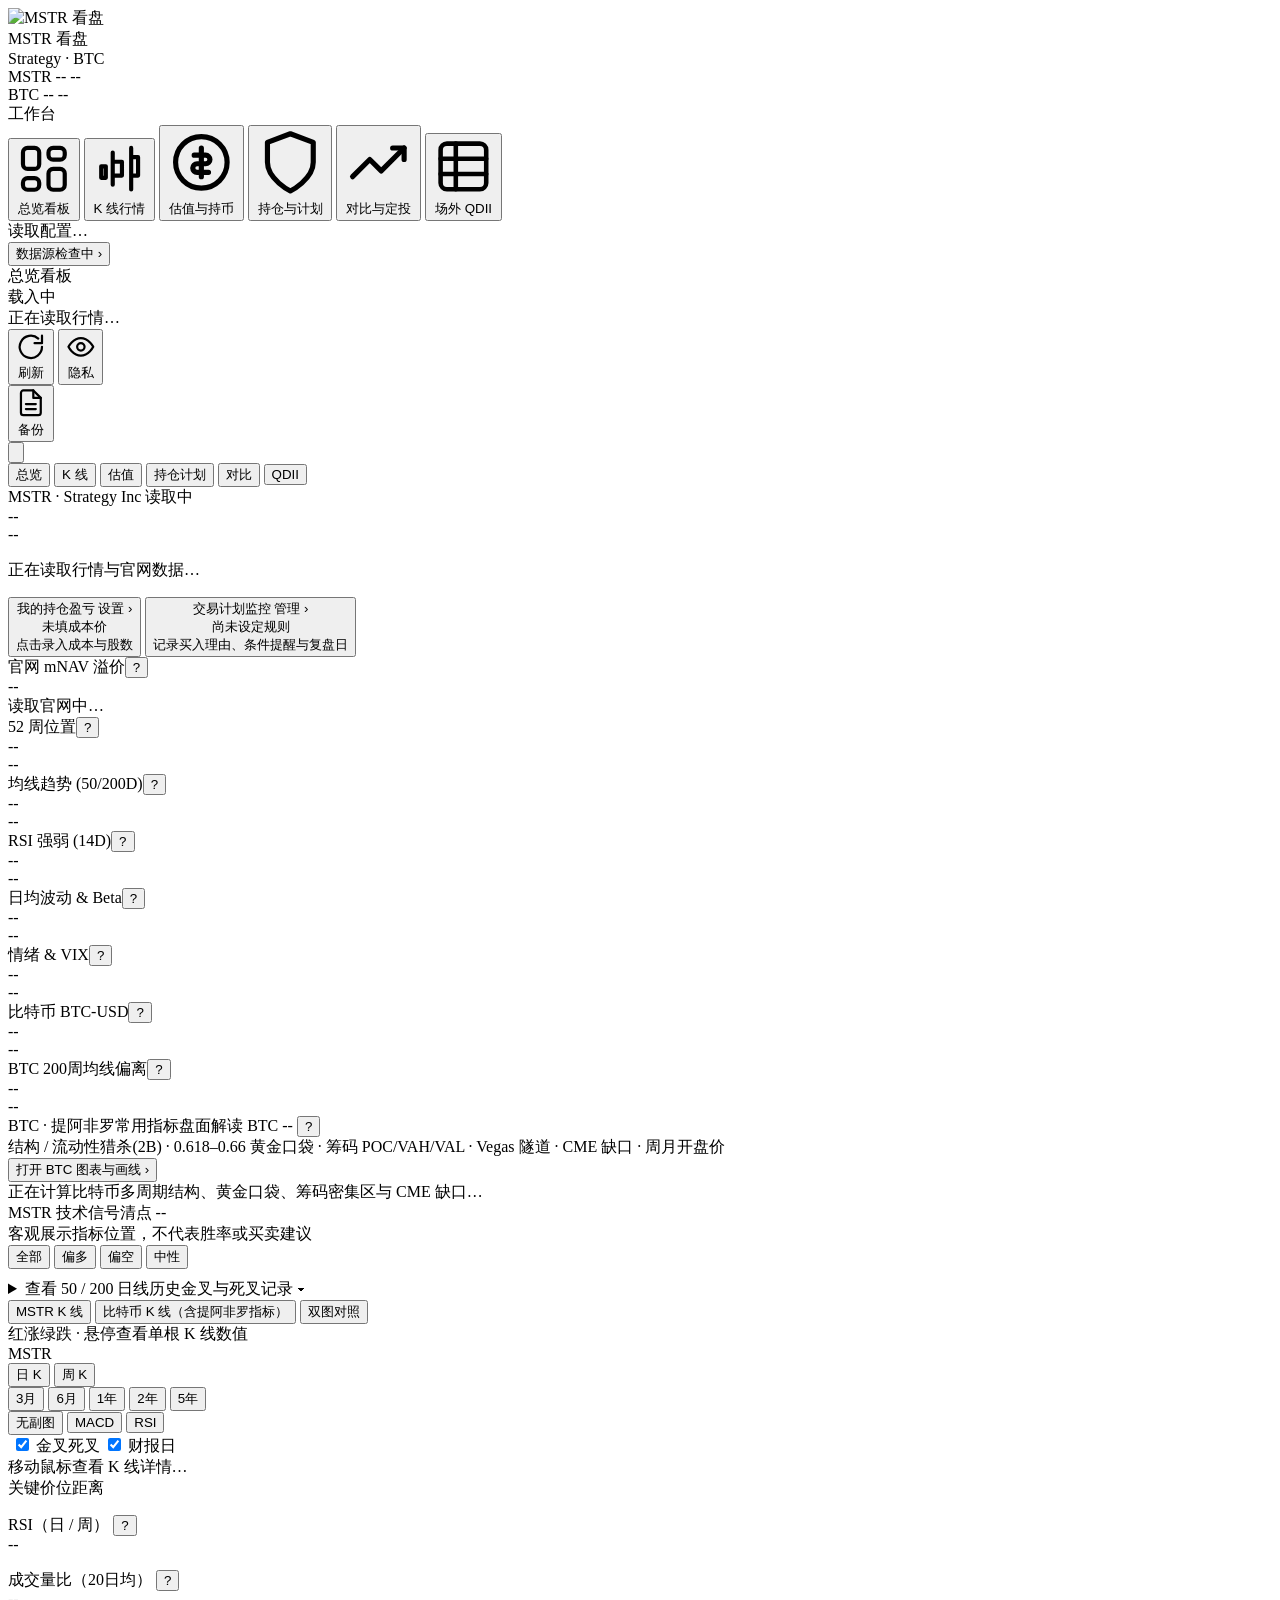
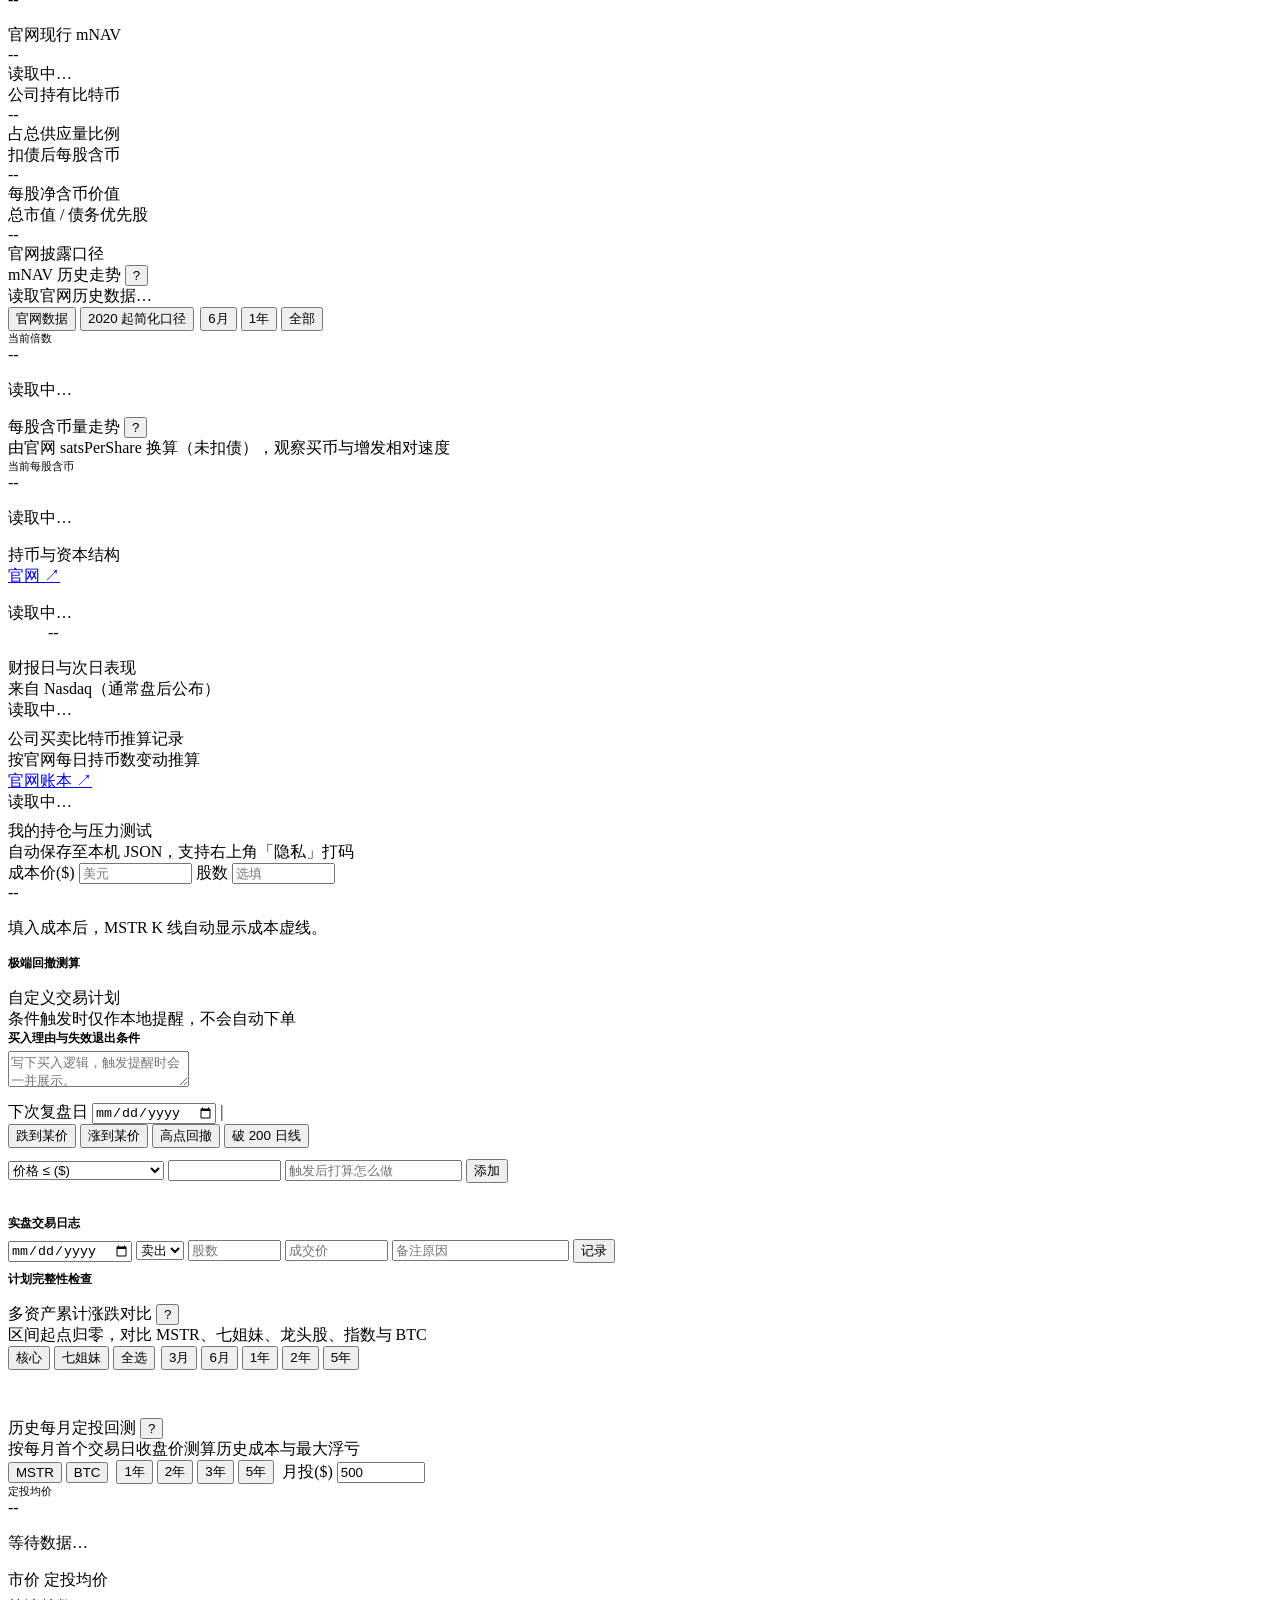
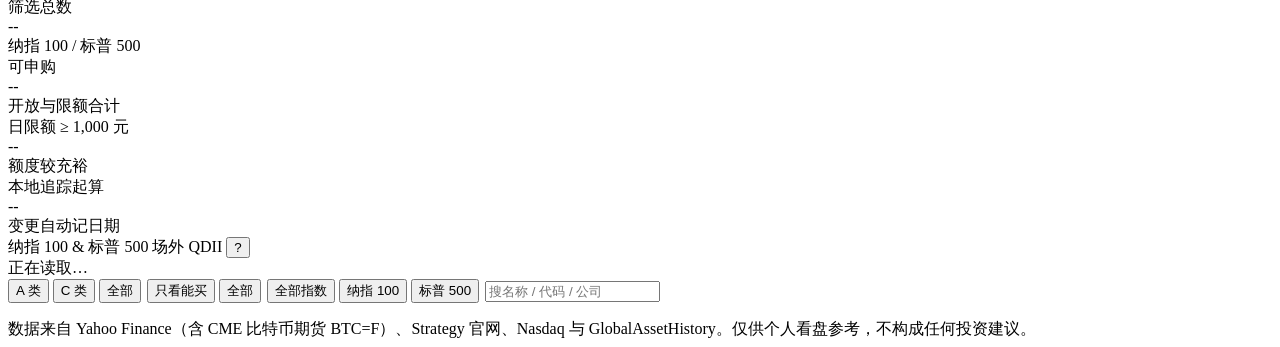
==== commit addfdc06: "feat: 精简全局排版字号并新增 BTC 多周期结构与量价文字解盘" ====
--- a/web/index.html
+++ b/web/index.html
@@ -14,13 +14,12 @@
   </head>
   <body>
     <div class="shell">
-      <!-- Frosted macOS Sequoia Sidebar -->
       <aside class="sidebar">
         <div class="brand">
           <img class="brand-logo" src="/icon.png" alt="MSTR 看盘" />
           <div>
             <div class="brand-title">MSTR 看盘</div>
-            <div class="brand-sub">Strategy Inc · 实时行情</div>
+            <div class="brand-sub">Strategy · BTC</div>
           </div>
         </div>
 
@@ -41,7 +40,7 @@
           </div>
         </div>
 
-        <div class="nav-section-label">分析视图</div>
+        <div class="nav-section-label">工作台</div>
         <nav class="nav-list" aria-label="主导航">
           <button class="nav-btn active" data-tab="overview" type="button">
             <span class="nav-btn-left">
@@ -64,7 +63,7 @@
           <button class="nav-btn" data-tab="strategy" type="button">
             <span class="nav-btn-left">
               <svg viewBox="0 0 24 24" fill="none" stroke="currentColor" stroke-width="1.8" stroke-linecap="round" stroke-linejoin="round"><path d="M12 22s8-4 8-10V5l-8-3-8 3v7c0 6 8 10 8 10z"/></svg>
-              <span>持仓与交易计划</span>
+              <span>持仓与计划</span>
             </span>
           </button>
           <button class="nav-btn" data-tab="compare" type="button">
@@ -76,7 +75,7 @@
           <button class="nav-btn" data-tab="qdii" type="button">
             <span class="nav-btn-left">
               <svg viewBox="0 0 24 24" fill="none" stroke="currentColor" stroke-width="1.8" stroke-linecap="round" stroke-linejoin="round"><rect x="3" y="3" width="18" height="18" rx="2.5"/><path d="M3 9h18M3 15h18M9 3v18"/></svg>
-              <span>场外基金 QDII</span>
+              <span>场外 QDII</span>
             </span>
           </button>
         </nav>
@@ -85,7 +84,7 @@
           <div class="sync-status">
             <span class="sync-left">
               <span class="sync-dot" id="syncDot"></span>
-              <span id="syncText">正在读取本地配置...</span>
+              <span id="syncText">读取配置…</span>
             </span>
           </div>
           <button class="source-status-btn" id="openSourceModal" type="button">
@@ -98,7 +97,6 @@
         </div>
       </aside>
 
-      <!-- Main Column -->
       <div class="main-wrap">
         <header class="topbar">
           <div class="topbar-inner">
@@ -112,20 +110,20 @@
                 <svg viewBox="0 0 24 24" fill="none" stroke="currentColor" stroke-width="1.8" stroke-linecap="round" stroke-linejoin="round"><path d="M21 12a9 9 0 1 1-3-6.7"/><path d="M21 3v6h-6"/></svg>
                 <span>刷新</span>
               </button>
-              <button class="icon-btn" id="privacyBtn" type="button" title="一键打码隐藏个人持仓金额与股数">
+              <button class="icon-btn" id="privacyBtn" type="button" title="隐藏个人持仓金额与股数">
                 <svg id="privacyEyeIcon" viewBox="0 0 24 24" fill="none" stroke="currentColor" stroke-width="1.8" stroke-linecap="round" stroke-linejoin="round"><path d="M2 12s3.5-7 10-7 10 7 10 7-3.5 7-10 7-10-7-10-7Z"/><circle cx="12" cy="12" r="3"/></svg>
                 <span id="privacyLabel">隐私</span>
               </button>
               <div class="menu-wrap">
                 <button class="icon-btn" id="dataMenuBtn" type="button">
                   <svg viewBox="0 0 24 24" fill="none" stroke="currentColor" stroke-width="1.8" stroke-linecap="round" stroke-linejoin="round"><path d="M14 2H6a2 2 0 0 0-2 2v16a2 2 0 0 0 2 2h12a2 2 0 0 0 2-2V8z"/><polyline points="14 2 14 8 20 8"/><path d="M8 13h8M8 17h8"/></svg>
-                  <span>备份/状态</span>
+                  <span>备份</span>
                 </button>
                 <div class="menu-pop" id="dataMenuPop" hidden>
                   <button class="menu-item" id="exportBackupBtn" type="button">导出持仓与计划 (.json)</button>
                   <button class="menu-item" id="importBackupBtn" type="button">导入备份恢复 (.json)</button>
                   <div class="menu-divider"></div>
-                  <button class="menu-item" id="menuSourceBtn" type="button">查看 7 路数据源健康</button>
+                  <button class="menu-item" id="menuSourceBtn" type="button">查看数据源状态</button>
                 </div>
                 <input id="importFileInput" type="file" accept=".json" hidden />
               </div>
@@ -138,10 +136,10 @@
           <div class="mobile-nav" id="mobileNav">
             <button class="pill-btn primary" data-tab="overview" type="button">总览</button>
             <button class="pill-btn" data-tab="charts" type="button">K 线</button>
-            <button class="pill-btn" data-tab="valuation" type="button">估值持币</button>
+            <button class="pill-btn" data-tab="valuation" type="button">估值</button>
             <button class="pill-btn" data-tab="strategy" type="button">持仓计划</button>
-            <button class="pill-btn" data-tab="compare" type="button">对比定投</button>
-            <button class="pill-btn" data-tab="qdii" type="button">场外基金</button>
+            <button class="pill-btn" data-tab="compare" type="button">对比</button>
+            <button class="pill-btn" data-tab="qdii" type="button">QDII</button>
           </div>
         </header>
 
@@ -152,17 +150,14 @@
           </div>
 
           <div class="container">
-            <!-- =========================================================
-                 VIEW 1: 总览看板 (Overview)
-                 ========================================================= -->
+            <!-- VIEW 1: 总览看板 -->
             <div class="view-pane active" data-pane="overview">
-              <!-- Block 1: Hero Canvas -->
               <section class="card hero-card">
                 <div class="hero-top">
                   <div class="hero-left">
                     <div class="hero-eyebrow">
-                      <span>Strategy Inc · 纳斯达克 MSTR</span>
-                      <span id="priceLabel">等待实时行情</span>
+                      <span>MSTR · Strategy Inc</span>
+                      <span id="priceLabel">读取中</span>
                     </div>
                     <div class="hero-price-row">
                       <div class="hero-figure tabular" id="price">--</div>
@@ -184,141 +179,90 @@
                   <div class="hero-right-stack">
                     <button class="status-box" data-tab="strategy" type="button">
                       <div class="status-box-head">
-                        <span>我的持仓盈亏速览</span>
-                        <span style="color:var(--blue)">调整成本 ›</span>
+                        <span>我的持仓盈亏</span>
+                        <span style="color:var(--blue)">设置 ›</span>
                       </div>
                       <div class="status-box-val tabular" id="heroPosVal">未填成本价</div>
-                      <div class="status-box-sub" id="heroPosSub">前往「持仓与交易计划」录入成本与股数</div>
+                      <div class="status-box-sub" id="heroPosSub">点击录入成本与股数</div>
                     </button>
 
                     <button class="status-box" data-tab="strategy" type="button">
                       <div class="status-box-head">
-                        <span>交易计划监控状态</span>
-                        <span style="color:var(--blue)">管理计划 ›</span>
+                        <span>交易计划监控</span>
+                        <span style="color:var(--blue)">管理 ›</span>
                       </div>
                       <div class="status-box-val" id="heroPlanTitle">尚未设定规则</div>
-                      <div class="status-box-sub" id="heroPlanDesc">写下自己的买入理由、条件提醒与复盘日期</div>
+                      <div class="status-box-sub" id="heroPlanDesc">记录买入理由、条件提醒与复盘日</div>
                     </button>
                   </div>
                 </div>
 
-                <!-- 4-Cell Hairline Strip -->
-                <div class="metrics-strip">
-                  <div class="metric-cell">
-                    <div class="metric-label">官网 mNAV 溢价倍数 <button class="q-help-btn" data-term="mnav" type="button" aria-label="解释 mNAV">?</button></div>
-                    <div class="metric-value tabular" id="heroMnav">--</div>
-                    <div class="metric-note" id="heroMnavSub">正在读取 Strategy 官网…</div>
-                  </div>
-                  <div class="metric-cell">
-                    <div class="metric-label">比特币 BTC-USD <button class="q-help-btn" data-term="corr" type="button" aria-label="解释联动">?</button></div>
-                    <div class="metric-value tabular" id="heroBtc">--</div>
-                    <div class="metric-note" id="heroBtcSub">正在读取比特币行情…</div>
-                  </div>
-                  <div class="metric-cell">
-                    <div class="metric-label">52 周区间位置 <button class="q-help-btn" data-term="range" type="button" aria-label="解释一年位置">?</button></div>
-                    <div class="metric-value tabular" id="heroRange">--</div>
-                    <div class="metric-note" id="heroRangeSub">近一年高低区间定位</div>
-                  </div>
-                  <div class="metric-cell">
-                    <div class="metric-label">60 日波动 &amp; Beta <button class="q-help-btn" data-term="vola" type="button" aria-label="解释波动">?</button></div>
-                    <div class="metric-value tabular" id="heroVola">--</div>
-                    <div class="metric-note" id="heroVolaSub">相对比特币平均变动倍数</div>
-                  </div>
-                </div>
-              </section>
-
-              <!-- Block 2: 8 Core Plain-Language Cards -->
-              <section class="qs-grid">
-                <div class="q-card">
-                  <div class="q-top">
-                    <div class="q-ask-wrap"><span class="q-dot" style="background:#007AFF"></span><span class="q-ask">比起它持有的比特币，贵了多少？</span></div>
-                    <button class="q-help-btn" data-term="mnav" type="button" aria-label="解释 mNAV">?</button>
-                  </div>
-                  <div class="q-val tabular" id="qMnav">--</div>
-                  <p class="q-say" id="qMnavT">正在从官网读取…</p>
-                  <p class="q-small" id="qMnavS"></p>
-                </div>
-
-                <div class="q-card">
-                  <div class="q-top">
-                    <div class="q-ask-wrap"><span class="q-dot" style="background:#188038"></span><span class="q-ask">现在的价格，在一年里算高还是低？</span></div>
-                    <button class="q-help-btn" data-term="range" type="button" aria-label="解释一年位置">?</button>
-                  </div>
-                  <div class="q-val tabular" id="qPlace">--</div>
-                  <div class="range-meter">
-                    <div class="range-track"><span class="range-pin" id="qPlacePin" style="left:0%"></span></div>
-                    <div class="range-ends tabular"><span id="qLo">--</span><span id="qHi">--</span></div>
-                  </div>
-                  <p class="q-say" id="qPlaceT"></p>
-                </div>
-
-                <div class="q-card">
-                  <div class="q-top">
-                    <div class="q-ask-wrap"><span class="q-dot" style="background:#E37400"></span><span class="q-ask">最近几个月是涨势还是跌势？</span></div>
-                    <button class="q-help-btn" data-term="ma" type="button" aria-label="解释平均线">?</button>
-                  </div>
-                  <div class="q-val" id="qTrend">--</div>
-                  <p class="q-say" id="qTrendT"></p>
-                  <p class="q-small" id="qTrendS"></p>
-                </div>
-
-                <div class="q-card">
-                  <div class="q-top">
-                    <div class="q-ask-wrap"><span class="q-dot" style="background:#7C3AED"></span><span class="q-ask">这几周，涨的力量大还是跌的力量大？</span></div>
-                    <button class="q-help-btn" data-term="rsi" type="button" aria-label="解释 RSI">?</button>
-                  </div>
-                  <div class="q-val" id="qForce">--</div>
-                  <p class="q-say" id="qForceT"></p>
-                  <p class="q-small" id="qForceS"></p>
-                </div>
-
-                <div class="q-card">
-                  <div class="q-top">
-                    <div class="q-ask-wrap"><span class="q-dot" style="background:#1E8E9E"></span><span class="q-ask">它平时一天能波动多少？</span></div>
-                    <button class="q-help-btn" data-term="vola" type="button" aria-label="解释波动">?</button>
-                  </div>
-                  <div class="q-val tabular" id="qVola">--</div>
-                  <p class="q-say" id="qVolaT"></p>
-                  <p class="q-small" id="qVolaS"></p>
-                </div>
-
-                <div class="q-card">
-                  <div class="q-top">
-                    <div class="q-ask-wrap"><span class="q-dot" style="background:#F7931A"></span><span class="q-ask">比特币现在怎么样？</span></div>
-                    <button class="q-help-btn" data-term="corr" type="button" aria-label="解释变动倍数">?</button>
-                  </div>
-                  <div class="q-val tabular" id="qBtc">--</div>
-                  <p class="q-say" id="qBtcT"></p>
-                  <p class="q-small" id="qBtcS"></p>
-                </div>
-
-                <div class="q-card">
-                  <div class="q-top">
-                    <div class="q-ask-wrap"><span class="q-dot" style="background:#D93025"></span><span class="q-ask">市场现在害怕吗？</span></div>
-                    <button class="q-help-btn" data-term="fear" type="button" aria-label="解释恐慌指标">?</button>
-                  </div>
-                  <div class="q-val" id="qFear">--</div>
-                  <p class="q-say" id="qFearT"></p>
-                  <p class="q-small" id="qFearS"></p>
-                </div>
-
-                <div class="q-card">
-                  <div class="q-top">
-                    <div class="q-ask-wrap"><span class="q-dot" style="background:#D97706"></span><span class="q-ask">比特币离长期成本线多远？</span></div>
-                    <button class="q-help-btn" data-term="cost" type="button" aria-label="解释长期成本线">?</button>
-                  </div>
-                  <div class="q-val tabular" id="qCost">--</div>
-                  <p class="q-say" id="qCostT"></p>
-                  <p class="q-small" id="qCostS"></p>
-                </div>
-              </section>
-
-              <!-- Block 3: Technical Signals & Golden/Death Crosses -->
+                <div class="overview-grid">
+                  <div class="ov-cell">
+                    <div class="ov-top"><span class="ov-label">官网 mNAV 溢价</span><button class="q-help-btn" data-term="mnav" type="button">?</button></div>
+                    <div class="ov-val tabular" id="qMnav">--</div>
+                    <div class="ov-note" id="qMnavT">读取官网中…</div>
+                  </div>
+                  <div class="ov-cell">
+                    <div class="ov-top"><span class="ov-label">52 周位置</span><button class="q-help-btn" data-term="range" type="button">?</button></div>
+                    <div class="ov-val tabular" id="qPlace">--</div>
+                    <div class="range-meter"><div class="range-track"><span class="range-pin" id="qPlacePin" style="left:0%"></span></div></div>
+                    <div class="ov-note" id="qPlaceT">--</div>
+                  </div>
+                  <div class="ov-cell">
+                    <div class="ov-top"><span class="ov-label">均线趋势 (50/200D)</span><button class="q-help-btn" data-term="ma" type="button">?</button></div>
+                    <div class="ov-val" id="qTrend">--</div>
+                    <div class="ov-note" id="qTrendT">--</div>
+                  </div>
+                  <div class="ov-cell">
+                    <div class="ov-top"><span class="ov-label">RSI 强弱 (14D)</span><button class="q-help-btn" data-term="rsi" type="button">?</button></div>
+                    <div class="ov-val" id="qForce">--</div>
+                    <div class="ov-note" id="qForceT">--</div>
+                  </div>
+                  <div class="ov-cell">
+                    <div class="ov-top"><span class="ov-label">日均波动 &amp; Beta</span><button class="q-help-btn" data-term="vola" type="button">?</button></div>
+                    <div class="ov-val tabular" id="qVola">--</div>
+                    <div class="ov-note" id="qVolaT">--</div>
+                  </div>
+                  <div class="ov-cell">
+                    <div class="ov-top"><span class="ov-label">情绪 &amp; VIX</span><button class="q-help-btn" data-term="fear" type="button">?</button></div>
+                    <div class="ov-val" id="qFear">--</div>
+                    <div class="ov-note" id="qFearT">--</div>
+                  </div>
+                  <div class="ov-cell">
+                    <div class="ov-top"><span class="ov-label">比特币 BTC-USD</span><button class="q-help-btn" data-term="corr" type="button">?</button></div>
+                    <div class="ov-val tabular" id="qBtc">--</div>
+                    <div class="ov-note" id="qBtcT">--</div>
+                  </div>
+                  <div class="ov-cell">
+                    <div class="ov-top"><span class="ov-label">BTC 200周均线偏离</span><button class="q-help-btn" data-term="cost" type="button">?</button></div>
+                    <div class="ov-val tabular" id="qCost">--</div>
+                    <div class="ov-note" id="qCostT">--</div>
+                  </div>
+                </div>
+              </section>
+
+              <section class="card" id="tiaOverviewCard">
+                <div class="card-header">
+                  <div>
+                    <div class="card-title">
+                      <span>BTC · 提阿非罗常用指标盘面解读</span>
+                      <span class="badge badge-btc tabular" id="tiaOvPrice">BTC --</span>
+                      <button class="q-help-btn" data-term="tia" type="button">?</button>
+                    </div>
+                    <div class="card-sub">结构 / 流动性猎杀(2B) · 0.618–0.66 黄金口袋 · 筹码 POC/VAH/VAL · Vegas 隧道 · CME 缺口 · 周月开盘价</div>
+                  </div>
+                  <button class="pill-btn sm" id="jumpBtcChartBtn" type="button">打开 BTC 图表与画线 ›</button>
+                </div>
+                <div class="tia-headline" id="tiaOvHeadline">正在计算比特币多周期结构、黄金口袋、筹码密集区与 CME 缺口…</div>
+                <div class="tia-grid" id="tiaOvGrid"></div>
+              </section>
+
               <section class="card">
                 <div class="card-header">
                   <div>
-                    <div class="card-title">各项技术信号清点 <span class="badge badge-neutral" id="tallyBadge">--</span></div>
-                    <div class="card-sub">按指标当前客观位置清点状态，按下方胶囊可筛选视角</div>
+                    <div class="card-title">MSTR 技术信号清点 <span class="badge badge-neutral" id="tallyBadge">--</span></div>
+                    <div class="card-sub">客观展示指标位置，不代表胜率或买卖建议</div>
                   </div>
                   <div class="chip-row" id="signalFilter">
                     <button class="chip active" data-sfilter="all" type="button">全部</button>
@@ -327,44 +271,33 @@
                     <button class="chip" data-sfilter="flat" type="button">中性</button>
                   </div>
                 </div>
-                <p class="caution-note" style="margin-bottom:14px">这里只清点各项指标当前的状态，不判断买入或卖出时机，也不预测涨跌。信号的多少不代表胜率，请结合自己的资金情况独立决定，或咨询持牌顾问。</p>
                 <div class="signals-grid" id="signals"></div>
 
-                <details class="apple-details" style="margin-top:16px">
-                  <summary>查看 50 日线和 200 日线的历史金叉 / 死叉记录 ▾</summary>
-                  <div style="display:flex;align-items:center;gap:8px;margin-bottom:10px">
-                    <span style="font-size:12.5px;color:var(--text-secondary)">点击旁边问号了解交叉含义</span>
-                    <button class="q-help-btn" data-term="cross" type="button" aria-label="解释金叉死叉">?</button>
-                  </div>
+                <details class="apple-details" style="margin-top:10px">
+                  <summary>查看 50 / 200 日线历史金叉与死叉记录 ▾</summary>
                   <div class="table-wrap"><table id="crossTable"></table></div>
-                  <p class="card-sub" id="crossNote" style="margin-top:10px"></p>
+                  <p class="card-sub" id="crossNote" style="margin-top:6px"></p>
                 </details>
               </section>
             </div>
 
-            <!-- =========================================================
-                 VIEW 2: K 线行情 (Charts)
-                 ========================================================= -->
+            <!-- VIEW 2: K 线行情 -->
             <div class="view-pane" data-pane="charts">
-              <section class="card card-compact" style="display:flex;flex-wrap:wrap;justify-content:space-between;align-items:center;gap:12px">
-                <div>
-                  <div class="card-title">专业 K 线工作台（红涨绿跌）</div>
-                  <div class="card-sub">支持日 K / 周 K 切换、均线独立开关、MACD / RSI 副图联动及持仓成本参考线</div>
-                </div>
+              <div class="chart-mode-bar">
                 <div class="segmented" id="chartLayoutSeg">
                   <button class="active" data-clayout="mstr" type="button">MSTR K 线</button>
-                  <button data-clayout="btc" type="button">比特币 K 线</button>
+                  <button data-clayout="btc" type="button">比特币 K 线（含提阿非罗指标）</button>
                   <button data-clayout="dual" type="button">双图对照</button>
                 </div>
-              </section>
+                <span class="card-sub">红涨绿跌 · 悬停查看单根 K 线数值</span>
+              </div>
 
               <div id="chartsDualWrap">
-                <!-- MSTR K-Line Panel -->
                 <div class="chart-split" id="mstrChartSection">
                   <section class="card">
                     <div class="chart-toolbar">
                       <div class="chart-controls">
-                        <div class="card-title">MSTR K 线</div>
+                        <div class="card-title">MSTR</div>
                         <div class="segmented segmented-sm" id="views">
                           <button data-view="day" class="active" type="button">日 K</button>
                           <button data-view="week" type="button">周 K</button>
@@ -378,41 +311,41 @@
                         </div>
                       </div>
                       <div class="segmented segmented-sm" id="subs">
-                        <button data-sub="off" class="active" type="button">不看副图</button>
+                        <button data-sub="off" class="active" type="button">无副图</button>
                         <button data-sub="macd" type="button">MACD</button>
                         <button data-sub="rsi" type="button">RSI</button>
                       </div>
                     </div>
 
                     <div class="chips-bar" id="chips">
-                      <span class="ma-picks" style="display:inline-flex;flex-wrap:wrap;gap:10px 14px"></span>
+                      <span class="ma-picks" style="display:inline-flex;flex-wrap:wrap;gap:6px 12px"></span>
                       <label><input id="showCross" type="checkbox" checked /> <span class="cross-name">金叉死叉</span></label>
                       <label><input id="showEarn" type="checkbox" checked /> 财报日</label>
                     </div>
 
-                    <div class="ohlc-bar" id="ohlc">将鼠标移到 K 线上查看当天或当周价格详情…</div>
+                    <div class="ohlc-bar tabular" id="ohlc">移动鼠标查看 K 线详情…</div>
                     <div class="chart-stage"><div id="chart"></div></div>
                     <div class="sub-chart-box" id="sub" hidden></div>
-                    <p class="card-sub" id="subNote" hidden style="margin-top:8px"></p>
+                    <p class="card-sub" id="subNote" hidden style="margin-top:6px"></p>
                   </section>
 
                   <aside class="card readout-card">
                     <div class="readout-block">
-                      <div class="readout-head"><span>各个价位离现价多远</span></div>
+                      <div class="readout-head"><span>关键价位距离</span></div>
                       <ul class="ladder tabular" id="ladder"></ul>
                     </div>
                     <div class="readout-block">
                       <div class="readout-head">
-                        <span>RSI（日线 / 周线）</span>
-                        <button class="q-help-btn" data-term="rsi" type="button" aria-label="解释 RSI">?</button>
+                        <span>RSI（日 / 周）</span>
+                        <button class="q-help-btn" data-term="rsi" type="button">?</button>
                       </div>
                       <div class="readout-big tabular" id="rsiV">--</div>
                       <p class="card-sub" id="rsiT"></p>
                     </div>
                     <div class="readout-block">
                       <div class="readout-head">
-                        <span>成交量倍数</span>
-                        <button class="q-help-btn" data-term="vol" type="button" aria-label="解释成交量">?</button>
+                        <span>成交量比（20日均）</span>
+                        <button class="q-help-btn" data-term="vol" type="button">?</button>
                       </div>
                       <div class="readout-big tabular" id="volV">--</div>
                       <p class="card-sub" id="volT"></p>
@@ -420,69 +353,91 @@
                   </aside>
                 </div>
 
-                <!-- Bitcoin K-Line Panel -->
-                <div class="chart-split" id="btcChartSection" style="margin-top:20px" hidden>
-                  <section class="card">
-                    <div class="chart-toolbar">
-                      <div class="chart-controls">
-                        <div class="card-title">比特币 K 线（BTC-USD）</div>
-                        <div class="segmented segmented-sm" id="bViews">
-                          <button data-view="day" class="active" type="button">日 K</button>
-                          <button data-view="week" type="button">周 K</button>
+                <div id="btcChartSection" style="margin-top:13px" hidden>
+                  <div class="chart-split">
+                    <section class="card">
+                      <div class="chart-toolbar">
+                        <div class="chart-controls">
+                          <div class="card-title">BTC-USD</div>
+                          <div class="segmented segmented-sm" id="bViews">
+                            <button data-view="4h" type="button">4H</button>
+                            <button data-view="day" class="active" type="button">日 K</button>
+                            <button data-view="week" type="button">周 K</button>
+                          </div>
+                          <div class="segmented segmented-sm" id="bRanges">
+                            <button data-m="3" type="button">3月</button>
+                            <button data-m="6" class="active" type="button">6月</button>
+                            <button data-m="12" type="button">1年</button>
+                            <button data-m="24" type="button">2年</button>
+                            <button data-m="60" type="button">5年</button>
+                          </div>
                         </div>
-                        <div class="segmented segmented-sm" id="bRanges">
-                          <button data-m="3" type="button">3月</button>
-                          <button data-m="6" class="active" type="button">6月</button>
-                          <button data-m="12" type="button">1年</button>
-                          <button data-m="24" type="button">2年</button>
-                          <button data-m="60" type="button">5年</button>
+                        <span class="card-sub" id="bViewHint">UTC 0 点日线 · 提阿非罗常用指标已接入</span>
+                      </div>
+
+                      <div class="chips-bar" id="bChips">
+                        <span class="ma-picks" style="display:inline-flex;flex-wrap:wrap;gap:6px 12px"></span>
+                        <label><input id="bShowCross" type="checkbox" /> <span class="cross-name">金叉死叉</span></label>
+                        <span style="color:var(--border-strong)">|</span>
+                        <label title="EMA 144 / 169 维加斯趋势隧道"><input type="checkbox" data-tia="vegas" checked /> <i class="ma-swatch" style="background:var(--vegas-a)"></i>Vegas 隧道</label>
+                        <label title="近 90 日波段 0.618–0.66 黄金回调/反弹口袋"><input type="checkbox" data-tia="fib" checked /> <i class="ma-swatch" style="background:var(--btc)"></i>0.618–0.66</label>
+                        <label title="盘整区筹码控制点 POC 与 70% 价值区 VAH/VAL"><input type="checkbox" data-tia="vp" checked /> <i class="ma-swatch" style="background:var(--purple)"></i>POC/VAH/VAL</label>
+                        <label title="波段前高前低流动性线与 2B 假突破标记"><input type="checkbox" data-tia="liquidity" checked /> 前高前低 &amp; 2B</label>
+                        <label title="周线开盘价、月线开盘价与最近未回补 CME 缺口中轴"><input type="checkbox" data-tia="opens" /> 周/月开盘 &amp; CME</label>
+                      </div>
+
+                      <div class="ohlc-bar tabular" id="bOhlc">移动鼠标查看 K 线详情…</div>
+                      <div class="chart-stage"><div id="bChart"></div></div>
+                    </section>
+
+                    <aside class="card readout-card">
+                      <div class="readout-block">
+                        <div class="readout-head">
+                          <span>BTC 关键位距离阶梯</span>
+                          <button class="q-help-btn" data-term="tia" type="button">?</button>
                         </div>
-                      </div>
-                      <span class="card-sub">红：收盘不低于开盘</span>
-                    </div>
-
-                    <div class="chips-bar" id="bChips">
-                      <span class="ma-picks" style="display:inline-flex;flex-wrap:wrap;gap:10px 14px"></span>
-                      <label><input id="bShowCross" type="checkbox" checked /> <span class="cross-name">金叉死叉</span></label>
-                    </div>
-
-                    <div class="ohlc-bar" id="bOhlc">将鼠标移到 K 线上查看当天或当周价格详情…</div>
-                    <div class="chart-stage"><div id="bChart"></div></div>
-                    <p class="card-sub" style="margin-top:8px">比特币全天 24 小时、周末也交易，日 K 按世界标准时间（UTC）每天 0 点分隔，平均线按自然日计算。</p>
+                        <ul class="ladder tabular" id="bLadder"></ul>
+                      </div>
+                      <div class="readout-block">
+                        <div class="readout-head">
+                          <span>RSI（日 / 周 / 4H）</span>
+                          <button class="q-help-btn" data-term="rsi" type="button">?</button>
+                        </div>
+                        <div class="readout-big tabular" id="bRsiV">--</div>
+                        <p class="card-sub" id="bRsiT"></p>
+                      </div>
+                      <div class="readout-block">
+                        <div class="readout-head">
+                          <span>成交额比（20日均）</span>
+                          <button class="q-help-btn" data-term="vol" type="button">?</button>
+                        </div>
+                        <div class="readout-big tabular" id="bVolV">--</div>
+                        <p class="card-sub" id="bVolT"></p>
+                      </div>
+                    </aside>
+                  </div>
+
+                  <section class="card" style="margin-top:13px">
+                    <div class="card-header">
+                      <div>
+                        <div class="card-title">
+                          <span>提阿非罗盘面指标文字解盘</span>
+                          <button class="q-help-btn" data-term="tia" type="button">?</button>
+                        </div>
+                        <div class="card-sub">每次查看自动按最新日线、4H 与 CME 期货数据生成客观文字状态</div>
+                      </div>
+                    </div>
+                    <div class="tia-headline" id="tiaChartHeadline">正在计算比特币关键位与结构…</div>
+                    <div class="tia-grid" id="tiaChartGrid"></div>
                   </section>
-
-                  <aside class="card readout-card">
-                    <div class="readout-block">
-                      <div class="readout-head"><span>各个价位离现价多远</span></div>
-                      <ul class="ladder tabular" id="bLadder"></ul>
-                    </div>
-                    <div class="readout-block">
-                      <div class="readout-head">
-                        <span>RSI（日线 / 周线）</span>
-                        <button class="q-help-btn" data-term="rsi" type="button" aria-label="解释 RSI">?</button>
-                      </div>
-                      <div class="readout-big tabular" id="bRsiV">--</div>
-                      <p class="card-sub" id="bRsiT"></p>
-                    </div>
-                    <div class="readout-block">
-                      <div class="readout-head">
-                        <span>成交额倍数</span>
-                        <button class="q-help-btn" data-term="vol" type="button" aria-label="解释成交量">?</button>
-                      </div>
-                      <div class="readout-big tabular" id="bVolV">--</div>
-                      <p class="card-sub" id="bVolT"></p>
-                    </div>
-                  </aside>
                 </div>
               </div>
             </div>
 
-            <!-- =========================================================
-                 VIEW 3: 估值与持币 (Valuation & Holdings)
-                 ========================================================= -->
+            <!-- VIEW 3: 估值与持币 -->
             <div class="view-pane" data-pane="valuation">
               <section class="card card-compact">
-                <div class="metrics-strip" style="margin-top:0;padding-top:0;border-top:none">
+                <div class="metrics-strip">
                   <div class="metric-cell">
                     <div class="metric-label">官网现行 mNAV</div>
                     <div class="metric-value tabular" id="valKpiMnav">--</div>
@@ -491,32 +446,31 @@
                   <div class="metric-cell">
                     <div class="metric-label">公司持有比特币</div>
                     <div class="metric-value tabular" id="valKpiBtc">--</div>
-                    <div class="metric-note" id="valKpiBtcShare">占比特币总供应量比例</div>
+                    <div class="metric-note" id="valKpiBtcShare">占总供应量比例</div>
                   </div>
                   <div class="metric-cell">
-                    <div class="metric-label">扣除债务后每股含币</div>
+                    <div class="metric-label">扣债后每股含币</div>
                     <div class="metric-value tabular" id="valKpiNetBps">--</div>
-                    <div class="metric-note" id="valKpiGrossBps">总每股含币价值</div>
+                    <div class="metric-note" id="valKpiGrossBps">每股净含币价值</div>
                   </div>
                   <div class="metric-cell">
-                    <div class="metric-label">公司市值 / 债务优先股</div>
+                    <div class="metric-label">总市值 / 债务优先股</div>
                     <div class="metric-value tabular" id="valKpiMcap">--</div>
-                    <div class="metric-note" id="valKpiDebt">Strategy 官网披露口径</div>
-                  </div>
-                </div>
-              </section>
-
-              <!-- mNAV History -->
+                    <div class="metric-note" id="valKpiDebt">官网披露口径</div>
+                  </div>
+                </div>
+              </section>
+
               <section class="card">
                 <div class="card-header">
                   <div>
-                    <div class="card-title">mNAV 的过去和现在 <button class="q-help-btn" data-term="mnav" type="button" aria-label="解释 mNAV">?</button></div>
-                    <div class="card-sub" id="mnavNote">正在读取官网历史数据…</div>
-                  </div>
-                  <div style="display:flex;flex-wrap:wrap;gap:8px">
+                    <div class="card-title">mNAV 历史走势 <button class="q-help-btn" data-term="mnav" type="button">?</button></div>
+                    <div class="card-sub" id="mnavNote">读取官网历史数据…</div>
+                  </div>
+                  <div style="display:flex;flex-wrap:wrap;gap:6px">
                     <div class="segmented segmented-sm" id="mnavMode">
                       <button data-mode="official" class="active" type="button">官网数据</button>
-                      <button data-mode="early" type="button">看更早（2020 起）</button>
+                      <button data-mode="early" type="button">2020 起简化口径</button>
                     </div>
                     <div class="segmented segmented-sm" id="mnavRange">
                       <button data-m="6" type="button">6月</button>
@@ -527,178 +481,157 @@
                 </div>
                 <div class="analytics-split">
                   <div class="facts-panel">
-                    <div style="font-size:12px;color:var(--text-tertiary)">当前倍数值</div>
+                    <div style="font-size:11px;color:var(--text-tertiary)">当前倍数</div>
                     <div class="facts-big tabular" id="mnavNow">--</div>
-                    <p class="card-sub" id="mnavSay" style="margin-top:0">正在读取官网历史数据…</p>
+                    <p class="card-sub" id="mnavSay">读取中…</p>
                     <dl class="facts-list tabular" id="mnavFacts"></dl>
                   </div>
                   <div>
-                    <div class="legend-row" id="mnavLegend" style="margin-bottom:8px"></div>
+                    <div class="legend-row" id="mnavLegend" style="margin-bottom:6px"></div>
                     <div class="chart-box-md" id="mnavChart"></div>
                   </div>
                 </div>
               </section>
 
-              <!-- Bitcoin Per Share -->
               <section class="card">
                 <div class="card-header">
                   <div>
-                    <div class="card-title">每股含币量的走势 <button class="q-help-btn" data-term="pershare" type="button" aria-label="解释每股含币量">?</button></div>
-                    <div class="card-sub">根据 Strategy 官网每股持币数（BPS）换算，观察增持与增发的相对速度</div>
-                  </div>
-                  <div class="legend-row">
-                    <span class="legend-item"><span class="legend-line" style="background:var(--btc)"></span>每股对应的比特币（枚）</span>
+                    <div class="card-title">每股含币量走势 <button class="q-help-btn" data-term="pershare" type="button">?</button></div>
+                    <div class="card-sub">由官网 satsPerShare 换算（未扣债），观察买币与增发相对速度</div>
                   </div>
                 </div>
                 <div class="analytics-split">
                   <div class="facts-panel">
-                    <div style="font-size:12px;color:var(--text-tertiary)">当前每股含币量</div>
+                    <div style="font-size:11px;color:var(--text-tertiary)">当前每股含币</div>
                     <div class="facts-big tabular" id="psNow">--</div>
-                    <p class="card-sub" id="psSay" style="margin-top:0">正在读取官网历史数据…</p>
+                    <p class="card-sub" id="psSay">读取中…</p>
                     <dl class="facts-list tabular" id="psFacts"></dl>
                   </div>
                   <div class="chart-box-md" id="psChart"></div>
                 </div>
-                <p class="card-sub" style="margin-top:12px">“股数”用持币数 ÷ 每股持币数换算，是官网口径的调整后股数，和普通股总数不同，且未扣除债务；持币和增发日期错开时会呈现台阶式变化。</p>
-              </section>
-
-              <!-- Company Facts + Earnings -->
+              </section>
+
               <section class="grid-12">
                 <div class="card col-5">
                   <div class="card-header">
-                    <div>
-                      <div class="card-title">公司持币与资本结构</div>
-                      <div class="card-sub">自动同步自 strategy.com</div>
-                    </div>
-                    <a class="pill-btn sm" href="https://www.strategy.com" target="_blank" rel="noopener">官网主页 ↗</a>
+                    <div class="card-title">持币与资本结构</div>
+                    <a class="pill-btn sm" href="https://www.strategy.com" target="_blank" rel="noopener">官网 ↗</a>
                   </div>
                   <dl class="facts-list tabular" id="facts">
-                    <div><dt>正在从官网读取…</dt><dd>--</dd></div>
+                    <div><dt>读取中…</dt><dd>--</dd></div>
                   </dl>
                 </div>
 
                 <div class="card col-7">
                   <div class="card-header">
                     <div>
-                      <div class="card-title">财报发布日与次日表现</div>
-                      <div class="card-sub">日期来自 Nasdaq（美东时间，通常盘后公布）</div>
-                    </div>
-                  </div>
-                  <div class="hero-sentence" id="earnNext" style="margin-top:0;margin-bottom:12px">正在读取…</div>
+                      <div class="card-title">财报日与次日表现</div>
+                      <div class="card-sub">来自 Nasdaq（通常盘后公布）</div>
+                    </div>
+                  </div>
+                  <div class="card-sub" id="earnNext" style="margin-bottom:8px;color:var(--text-secondary)">读取中…</div>
                   <div class="table-wrap"><table id="earnTable"></table></div>
-                  <p class="card-sub" style="margin-top:10px">“下一交易日涨跌”比较公布当天和下一交易日收盘价，仅作历史记录参考。</p>
-                </div>
-              </section>
-
-              <!-- Holdings Changes Ledger -->
+                </div>
+              </section>
+
               <section class="card">
                 <div class="card-header">
                   <div>
                     <div class="card-title">公司买卖比特币推算记录</div>
-                    <div class="card-sub">根据官网每日持币数变化推算，“当时币价”为当日比特币收盘价</div>
+                    <div class="card-sub">按官网每日持币数变动推算</div>
                   </div>
                   <a class="pill-btn sm" href="https://www.strategy.com/ledger" target="_blank" rel="noopener">官网账本 ↗</a>
                 </div>
-                <div class="hero-sentence" id="ledgerNext" style="margin-top:0;margin-bottom:12px">正在读取…</div>
+                <div class="card-sub" id="ledgerNext" style="margin-bottom:8px;color:var(--text-secondary)">读取中…</div>
                 <div class="table-wrap"><table id="ledgerTable"></table></div>
               </section>
             </div>
 
-            <!-- =========================================================
-                 VIEW 4: 持仓与交易计划 (Position & Trading Plan)
-                 ========================================================= -->
+            <!-- VIEW 4: 持仓与计划 -->
             <div class="view-pane" data-pane="strategy">
-              <!-- Top Position + Stress Test Card -->
               <section class="card">
                 <div class="card-header">
                   <div>
-                    <div class="card-title">我的持仓与风险压力测试</div>
-                    <div class="card-sub">数据实时保存在本机 JSON 中（支持顶部「隐私」一键打码隐藏金额与股数）</div>
-                  </div>
-                </div>
-
-                <div class="grid-12" style="gap:18px">
-                  <div class="col-6 facts-panel" style="padding:18px 20px">
+                    <div class="card-title">我的持仓与压力测试</div>
+                    <div class="card-sub">自动保存至本机 JSON，支持右上角「隐私」打码</div>
+                  </div>
+                </div>
+
+                <div class="grid-12">
+                  <div class="col-6 facts-panel">
                     <form class="apple-form" id="posForm">
-                      <label for="cost">成本价（美元）</label>
-                      <input class="apple-input tabular" id="cost" type="number" min="0" step="0.01" placeholder="美元" style="width:120px" />
-                      <label for="qty">持股数</label>
-                      <input class="apple-input tabular" id="qty" type="number" min="0" step="any" placeholder="可不填" style="width:110px" />
+                      <label for="cost">成本价($)</label>
+                      <input class="apple-input tabular" id="cost" type="number" min="0" step="0.01" placeholder="美元" style="width:105px" />
+                      <label for="qty">股数</label>
+                      <input class="apple-input tabular" id="qty" type="number" min="0" step="any" placeholder="选填" style="width:95px" />
                     </form>
-                    <div class="facts-big tabular" id="plV" style="margin-top:6px">--</div>
-                    <p class="card-sub" id="plT" style="margin-top:0">填入成本价后，K 线图上会出现一条成本参考虚线。</p>
-                    <p class="card-sub" style="margin-top:4px">提示：未扣除手续费、股息税与汇率波动影响。</p>
-                  </div>
-
-                  <div class="col-6 facts-panel" style="padding:18px 20px">
-                    <div style="font-size:13px;font-weight:600;color:var(--text)">极端回撤压力测试（先算好最坏情况）</div>
+                    <div class="facts-big tabular" id="plV">--</div>
+                    <p class="card-sub" id="plT">填入成本后，MSTR K 线自动显示成本虚线。</p>
+                  </div>
+
+                  <div class="col-6 facts-panel">
+                    <div style="font-size:12px;font-weight:600;color:var(--text)">极端回撤测算</div>
                     <dl class="facts-list tabular" id="planStress"></dl>
-                    <p class="card-sub" id="planStressNote" style="margin-top:2px"></p>
-                  </div>
-                </div>
-              </section>
-
-              <!-- Custom Trading Plan -->
+                    <p class="card-sub" id="planStressNote"></p>
+                  </div>
+                </div>
+              </section>
+
               <section class="card">
                 <div class="card-header">
                   <div>
-                    <div class="card-title">我的自定义交易计划</div>
-                    <div class="card-sub">写下买入理由、复盘日期与条件提醒，内容保存在本机 JSON 并每日自动备份</div>
-                  </div>
-                </div>
-                <p class="caution-note" style="margin-bottom:18px">规则和数字都由你自己决定。工具只负责提醒，不会替你判断，也不会自动下单。</p>
+                    <div class="card-title">自定义交易计划</div>
+                    <div class="card-sub">条件触发时仅作本地提醒，不会自动下单</div>
+                  </div>
+                </div>
 
                 <div class="plan-grid">
-                  <div style="display:flex;flex-direction:column;gap:14px;min-width:0">
+                  <div style="display:flex;flex-direction:column;gap:11px;min-width:0">
                     <div>
-                      <label for="planWhy" style="display:block;font-size:13px;font-weight:600;margin-bottom:6px">我当初为什么买？这个理由消失时我怎么办？</label>
-                      <textarea class="apple-textarea" id="planWhy" placeholder="用自己的话写下来，规则触发提醒时会完整展示给你看。"></textarea>
+                      <label for="planWhy" style="display:block;font-size:12px;font-weight:600;margin-bottom:4px">买入理由与失效退出条件</label>
+                      <textarea class="apple-textarea" id="planWhy" placeholder="写下买入逻辑，触发提醒时会一并展示。"></textarea>
                     </div>
 
                     <div class="apple-form">
-                      <label for="planReview">下次复盘日期</label>
+                      <label for="planReview">下次复盘日</label>
                       <input class="apple-input" id="planReview" type="date" />
-                    </div>
-
-                    <div>
-                      <div style="font-size:13px;font-weight:600;margin-bottom:8px">快速套用常见条件</div>
+                      <span style="color:var(--border-strong)">|</span>
                       <div class="chip-row" id="tmpl">
-                        <button type="button" class="chip" data-t="priceBelow" data-n="例如：先重新看一遍买入理由，再决定是否减仓">跌到某个价</button>
-                        <button type="button" class="chip" data-t="priceAbove" data-n="例如：考虑卖出一部分，并记录下来">涨到某个价</button>
-                        <button type="button" class="chip" data-t="drawdown" data-n="例如：停下来检查仓位是否超出能承受的范围">从高点回撤</button>
-                        <button type="button" class="chip" data-t="belowMa200" data-n="例如：复盘趋势，暂不追加">连续低于 200 日线</button>
+                        <button type="button" class="chip" data-t="priceBelow" data-n="重看买入理由，评估是否减仓">跌到某价</button>
+                        <button type="button" class="chip" data-t="priceAbove" data-n="分批止盈一部分">涨到某价</button>
+                        <button type="button" class="chip" data-t="drawdown" data-n="检查仓位风险">高点回撤</button>
+                        <button type="button" class="chip" data-t="belowMa200" data-n="复盘长期趋势">破 200 日线</button>
                       </div>
                     </div>
 
                     <form class="apple-form" id="ruleForm">
-                      <label for="ruleType">当</label>
-                      <select class="apple-select" id="ruleType">
-                        <option value="priceBelow">价格跌到或低于（美元）</option>
-                        <option value="priceAbove">价格涨到或高于（美元）</option>
-                        <option value="drawdown">从设定后的高点回撤达到（%）</option>
-                        <option value="belowMa200">连续低于 200 日线（交易日）</option>
-                        <option value="mnavBelow">官网 mNAV 低于或等于（倍）</option>
-                        <option value="mnavAbove">官网 mNAV 高于或等于（倍）</option>
-                        <option value="date">到了这个日期</option>
+                      <select class="apple-select" id="ruleType" aria-label="规则类型">
+                        <option value="priceBelow">价格 ≤ ($)</option>
+                        <option value="priceAbove">价格 ≥ ($)</option>
+                        <option value="drawdown">高点回撤 ≥ (%)</option>
+                        <option value="belowMa200">连续低于 200 日线 (天)</option>
+                        <option value="mnavBelow">mNAV ≤ (倍)</option>
+                        <option value="mnavAbove">mNAV ≥ (倍)</option>
+                        <option value="date">到达日期</option>
                       </select>
-                      <input class="apple-input tabular" id="ruleValue" type="number" min="0" step="any" required aria-label="规则数值" style="width:120px" />
-                      <input class="apple-input" id="ruleNote" type="text" maxlength="200" placeholder="我打算怎么做（自己写）" aria-label="我打算怎么做" style="flex:1 1 200px" />
-                      <button class="pill-btn primary" type="submit">添加规则</button>
+                      <input class="apple-input tabular" id="ruleValue" type="number" min="0" step="any" required aria-label="规则数值" style="width:105px" />
+                      <input class="apple-input" id="ruleNote" type="text" maxlength="200" placeholder="触发后打算怎么做" style="flex:1 1 180px" />
+                      <button class="pill-btn primary" type="submit">添加</button>
                     </form>
 
                     <div class="table-wrap"><table id="ruleTable"></table></div>
 
-                    <div style="padding-top:12px;border-top:0.5px solid var(--hairline)">
-                      <div style="font-size:13px;font-weight:600;margin-bottom:10px">实际操作记录（交易日志）</div>
-                      <form class="apple-form" id="tradeForm" style="margin-bottom:12px">
+                    <div style="padding-top:10px;border-top:0.5px solid var(--hairline)">
+                      <div style="font-size:12px;font-weight:600;margin-bottom:7px">实盘交易日志</div>
+                      <form class="apple-form" id="tradeForm" style="margin-bottom:8px">
                         <input class="apple-input" id="tradeDate" type="date" required aria-label="日期" />
                         <select class="apple-select" id="tradeSide" aria-label="方向">
                           <option value="卖出">卖出</option>
                           <option value="买入">买入</option>
                         </select>
-                        <input class="apple-input tabular" id="tradeShares" type="number" min="0" step="any" placeholder="股数" required aria-label="股数" style="width:95px" />
-                        <input class="apple-input tabular" id="tradePrice" type="number" min="0" step="0.01" placeholder="成交价" required aria-label="成交价" style="width:105px" />
-                        <input class="apple-input" id="tradeNote" type="text" maxlength="120" placeholder="当时为什么这样做" aria-label="原因" style="flex:1 1 160px" />
+                        <input class="apple-input tabular" id="tradeShares" type="number" min="0" step="any" placeholder="股数" required style="width:85px" />
+                        <input class="apple-input tabular" id="tradePrice" type="number" min="0" step="0.01" placeholder="成交价" required style="width:95px" />
+                        <input class="apple-input" id="tradeNote" type="text" maxlength="120" placeholder="备注原因" style="flex:1 1 140px" />
                         <button class="pill-btn primary" type="submit">记录</button>
                       </form>
                       <div class="table-wrap"><table id="tradeTable"></table></div>
@@ -706,30 +639,26 @@
                   </div>
 
                   <div class="facts-panel">
-                    <div style="font-size:13.5px;font-weight:600">计划完整性体检</div>
+                    <div style="font-size:12px;font-weight:600">计划完整性检查</div>
                     <ul class="check-list" id="planCheck"></ul>
-                    <p class="card-sub">只检查关键防线有没有写全，不代表规则本身好坏。</p>
                   </div>
                 </div>
               </section>
             </div>
 
-            <!-- =========================================================
-                 VIEW 5: 对比与定投 (Compare & DCA)
-                 ========================================================= -->
+            <!-- VIEW 5: 对比与定投 -->
             <div class="view-pane" data-pane="compare">
-              <!-- Multi-Asset Relative Performance -->
               <section class="card">
                 <div class="card-header">
                   <div>
-                    <div class="card-title">多资产走势对比 <button class="q-help-btn" data-term="mag7" type="button" aria-label="解释走势对比">?</button></div>
-                    <div class="card-sub">以区间起点为 0%，横向对比 MSTR 与七姐妹、各行业龙头、指数及比特币的累计涨跌幅</div>
-                  </div>
-                  <div style="display:flex;flex-wrap:wrap;gap:8px;align-items:center">
+                    <div class="card-title">多资产累计涨跌对比 <button class="q-help-btn" data-term="mag7" type="button">?</button></div>
+                    <div class="card-sub">区间起点归零，对比 MSTR、七姐妹、龙头股、指数与 BTC</div>
+                  </div>
+                  <div style="display:flex;flex-wrap:wrap;gap:6px;align-items:center">
                     <div class="chip-row" id="magPreset">
-                      <button class="chip" data-mpreset="core" type="button">仅看核心</button>
-                      <button class="chip" data-mpreset="mag7" type="button">七姐妹 + MSTR</button>
-                      <button class="chip" data-mpreset="all" type="button">全选对比</button>
+                      <button class="chip" data-mpreset="core" type="button">核心</button>
+                      <button class="chip" data-mpreset="mag7" type="button">七姐妹</button>
+                      <button class="chip" data-mpreset="all" type="button">全选</button>
                     </div>
                     <div class="segmented segmented-sm" id="magRange">
                       <button data-m="3" type="button">3月</button>
@@ -741,10 +670,10 @@
                   </div>
                 </div>
 
-                <div class="mag-picks" id="magPicks" style="margin-bottom:18px"></div>
+                <div class="mag-picks" id="magPicks" style="margin-bottom:12px"></div>
 
                 <div class="analytics-split">
-                  <div class="facts-panel" style="padding:14px 16px">
+                  <div class="facts-panel" style="padding:10px 12px">
                     <div class="table-wrap"><table id="magTable"></table></div>
                     <p class="card-sub" id="magNote"></p>
                   </div>
@@ -752,76 +681,71 @@
                 </div>
               </section>
 
-              <!-- DCA History Simulator -->
               <section class="card">
                 <div class="card-header">
                   <div>
-                    <div class="card-title">如果当初每月定投，现在怎么样？ <button class="q-help-btn" data-term="dca" type="button" aria-label="解释定投均价">?</button></div>
-                    <div class="card-sub">按过去真实历史收盘价回测，测算平均买入成本、当前盈亏与途中最大浮亏</div>
-                  </div>
-                  <div style="display:flex;flex-wrap:wrap;gap:10px;align-items:center">
+                    <div class="card-title">历史每月定投回测 <button class="q-help-btn" data-term="dca" type="button">?</button></div>
+                    <div class="card-sub">按每月首个交易日收盘价测算历史成本与最大浮亏</div>
+                  </div>
+                  <div style="display:flex;flex-wrap:wrap;gap:8px;align-items:center">
                     <div class="segmented segmented-sm" id="dcaAsset">
                       <button data-asset="mstr" class="active" type="button">MSTR</button>
-                      <button data-asset="btc" type="button">比特币</button>
+                      <button data-asset="btc" type="button">BTC</button>
                     </div>
                     <div class="segmented segmented-sm" id="dcaYears">
-                      <button data-y="1" type="button">1 年前</button>
-                      <button data-y="2" type="button">2 年前</button>
-                      <button data-y="3" class="active" type="button">3 年前</button>
-                      <button data-y="5" type="button">5 年前</button>
+                      <button data-y="1" type="button">1年</button>
+                      <button data-y="2" type="button">2年</button>
+                      <button data-y="3" class="active" type="button">3年</button>
+                      <button data-y="5" type="button">5年</button>
                     </div>
                     <form class="apple-form" id="dcaForm">
-                      <label for="dcaAmount">每月投</label>
-                      <input class="apple-input tabular" id="dcaAmount" type="number" min="1" step="1" value="500" style="width:90px" />
-                      <label>美元</label>
+                      <label for="dcaAmount">月投($)</label>
+                      <input class="apple-input tabular" id="dcaAmount" type="number" min="1" step="1" value="500" style="width:80px" />
                     </form>
                   </div>
                 </div>
 
                 <div class="analytics-split">
                   <div class="facts-panel">
-                    <div style="font-size:12px;color:var(--text-tertiary)">历史定投平均成本</div>
+                    <div style="font-size:11px;color:var(--text-tertiary)">定投均价</div>
                     <div class="facts-big tabular" id="dcaAvg">--</div>
-                    <p class="card-sub" id="dcaSay" style="margin-top:0">等待历史数据…</p>
+                    <p class="card-sub" id="dcaSay">等待数据…</p>
                     <dl class="facts-list tabular" id="dcaFacts"></dl>
                   </div>
                   <div>
-                    <div class="legend-row" style="margin-bottom:8px">
-                      <span class="legend-item"><span class="legend-line" style="background:var(--text)"></span>资产价格</span>
-                      <span class="legend-item"><span class="legend-line" style="background:var(--btc)"></span>你的定投均价</span>
+                    <div class="legend-row" style="margin-bottom:6px">
+                      <span class="legend-item"><span class="legend-line" style="background:var(--text)"></span>市价</span>
+                      <span class="legend-item"><span class="legend-line" style="background:var(--btc)"></span>定投均价</span>
                     </div>
                     <div class="chart-box-md" id="dcaChart"></div>
                   </div>
                 </div>
-                <p class="card-sub" style="margin-top:12px">历史模拟假设每月第一个交易日按收盘价买入（可买零碎股），未算手续费、税费与汇率。过去结果不代表未来表现，也不是定投建议。</p>
               </section>
             </div>
 
-            <!-- =========================================================
-                 VIEW 6: 场外基金 QDII (QDII)
-                 ========================================================= -->
+            <!-- VIEW 6: 场外 QDII -->
             <div class="view-pane" data-pane="qdii">
               <section class="card card-compact">
-                <div class="metrics-strip" style="margin-top:0;padding-top:0;border-top:none">
+                <div class="metrics-strip">
                   <div class="metric-cell">
-                    <div class="metric-label">当前筛选基金总数</div>
+                    <div class="metric-label">筛选总数</div>
                     <div class="metric-value tabular" id="qdiiStatTotal">--</div>
                     <div class="metric-note" id="qdiiStatSplit">纳指 100 / 标普 500</div>
                   </div>
                   <div class="metric-cell">
-                    <div class="metric-label">当前可申购基金</div>
+                    <div class="metric-label">可申购</div>
                     <div class="metric-value tabular down" id="qdiiStatOpen">--</div>
-                    <div class="metric-note">含开放不限额与限额申购</div>
+                    <div class="metric-note">开放与限额合计</div>
                   </div>
                   <div class="metric-cell">
-                    <div class="metric-label">单日可买 ≥ 1,000 元</div>
+                    <div class="metric-label">日限额 ≥ 1,000 元</div>
                     <div class="metric-value tabular" id="qdiiStatBig">--</div>
-                    <div class="metric-note">额度相对充足的可买标的</div>
+                    <div class="metric-note">额度较充裕</div>
                   </div>
                   <div class="metric-cell">
-                    <div class="metric-label">状态本地追踪起始</div>
+                    <div class="metric-label">本地追踪起算</div>
                     <div class="metric-value tabular" id="qdiiStatTracked">--</div>
-                    <div class="metric-note">状态变动自动记录日期</div>
+                    <div class="metric-note">变更自动记日期</div>
                   </div>
                 </div>
               </section>
@@ -829,10 +753,10 @@
               <section class="card">
                 <div class="card-header">
                   <div>
-                    <div class="card-title">纳指 100 与标普 500 场外 QDII 基金 <button class="q-help-btn" data-term="qdii" type="button" aria-label="解释场外 QDII">?</button></div>
-                    <div class="card-sub" id="qdiiSay">正在读取场外基金状态…</div>
-                  </div>
-                  <div style="display:flex;flex-wrap:wrap;gap:8px;align-items:center">
+                    <div class="card-title">纳指 100 &amp; 标普 500 场外 QDII <button class="q-help-btn" data-term="qdii" type="button">?</button></div>
+                    <div class="card-sub" id="qdiiSay">正在读取…</div>
+                  </div>
+                  <div style="display:flex;flex-wrap:wrap;gap:6px;align-items:center">
                     <div class="segmented segmented-sm" id="qdiiClass">
                       <button data-c="A" class="active" type="button">A 类</button>
                       <button data-c="C" type="button">C 类</button>
@@ -847,36 +771,34 @@
                       <button data-idx="纳指 100" type="button">纳指 100</button>
                       <button data-idx="标普 500" type="button">标普 500</button>
                     </div>
-                    <input class="apple-input" id="qdiiSearch" type="search" placeholder="搜索基金名称 / 代码 / 公司" style="width:210px;padding:5px 11px;font-size:12.5px" />
+                    <input class="apple-input" id="qdiiSearch" type="search" placeholder="搜名称 / 代码 / 公司" style="width:175px" />
                   </div>
                 </div>
 
                 <div class="table-wrap"><table id="qdiiTable"></table></div>
-                <p class="card-sub" id="qdiiNote" style="margin-top:12px"></p>
+                <p class="card-sub" id="qdiiNote" style="margin-top:8px"></p>
               </section>
             </div>
           </div>
 
           <footer class="footer-note">
-            行情来自 Yahoo Finance，mNAV、持币数与历史数据来自 Strategy 官网，财报日来自 Nasdaq，QDII 状态来自 GlobalAssetHistory。数据可能有延迟，下单前请以券商或平台实时页面为准；本应用仅展示客观数据与个人设定规则，不构成投资建议。所有时间均为北京时间。
+            数据来自 Yahoo Finance（含 CME 比特币期货 BTC=F）、Strategy 官网、Nasdaq 与 GlobalAssetHistory。仅供个人看盘参考，不构成任何投资建议。
           </footer>
         </main>
       </div>
     </div>
 
-    <!-- Data Sources Health Modal -->
     <div class="overlay" id="sourceModal" hidden>
       <div class="modal" role="dialog" aria-modal="true" aria-labelledby="sourceModalTitle">
         <div class="sheet-header">
           <div>
-            <div style="font-size:16px;font-weight:600" id="sourceModalTitle">7 路数据源实时状态</div>
-            <div style="font-size:12px;color:var(--text-tertiary);margin-top:2px">取不到数据时继续展示上一次缓存，不会用 0 替代</div>
+            <div style="font-size:14px;font-weight:600" id="sourceModalTitle">数据源实时状态</div>
+            <div style="font-size:11.5px;color:var(--text-tertiary);margin-top:1px">异常时自动保留上次缓存，不用 0 覆盖</div>
           </div>
           <button class="pill-btn sm" id="closeSourceModal" type="button">关闭</button>
         </div>
         <div class="sheet-body">
           <div class="table-wrap"><table id="sourceTable"></table></div>
-          <p class="card-sub" style="margin-top:12px">周末与美股休市日，股票数据停留在最近一个交易日属正常现象。</p>
         </div>
         <div class="sheet-footer">
           <button class="pill-btn primary" id="doneSourceModal" type="button">完成</button>
@@ -888,7 +810,12 @@
 
     <script src="/lightweight-charts.js"></script>
     <script src="/calc.js"></script>
-    <script>Object.assign(window, { rsi, isDownside });</script>
+    <script>
+      Object.assign(window, {
+        rsi, isDownside, to4Hour, volumeProfile, fibGoldenPocket, vegasTunnel,
+        swingLiquidityAnd2B, unfilledGaps, keyOpens, rsiDivergence, tiaBtcSummary
+      });
+    </script>
     <script type="module" src="/app/main.js"></script>
   </body>
 </html>
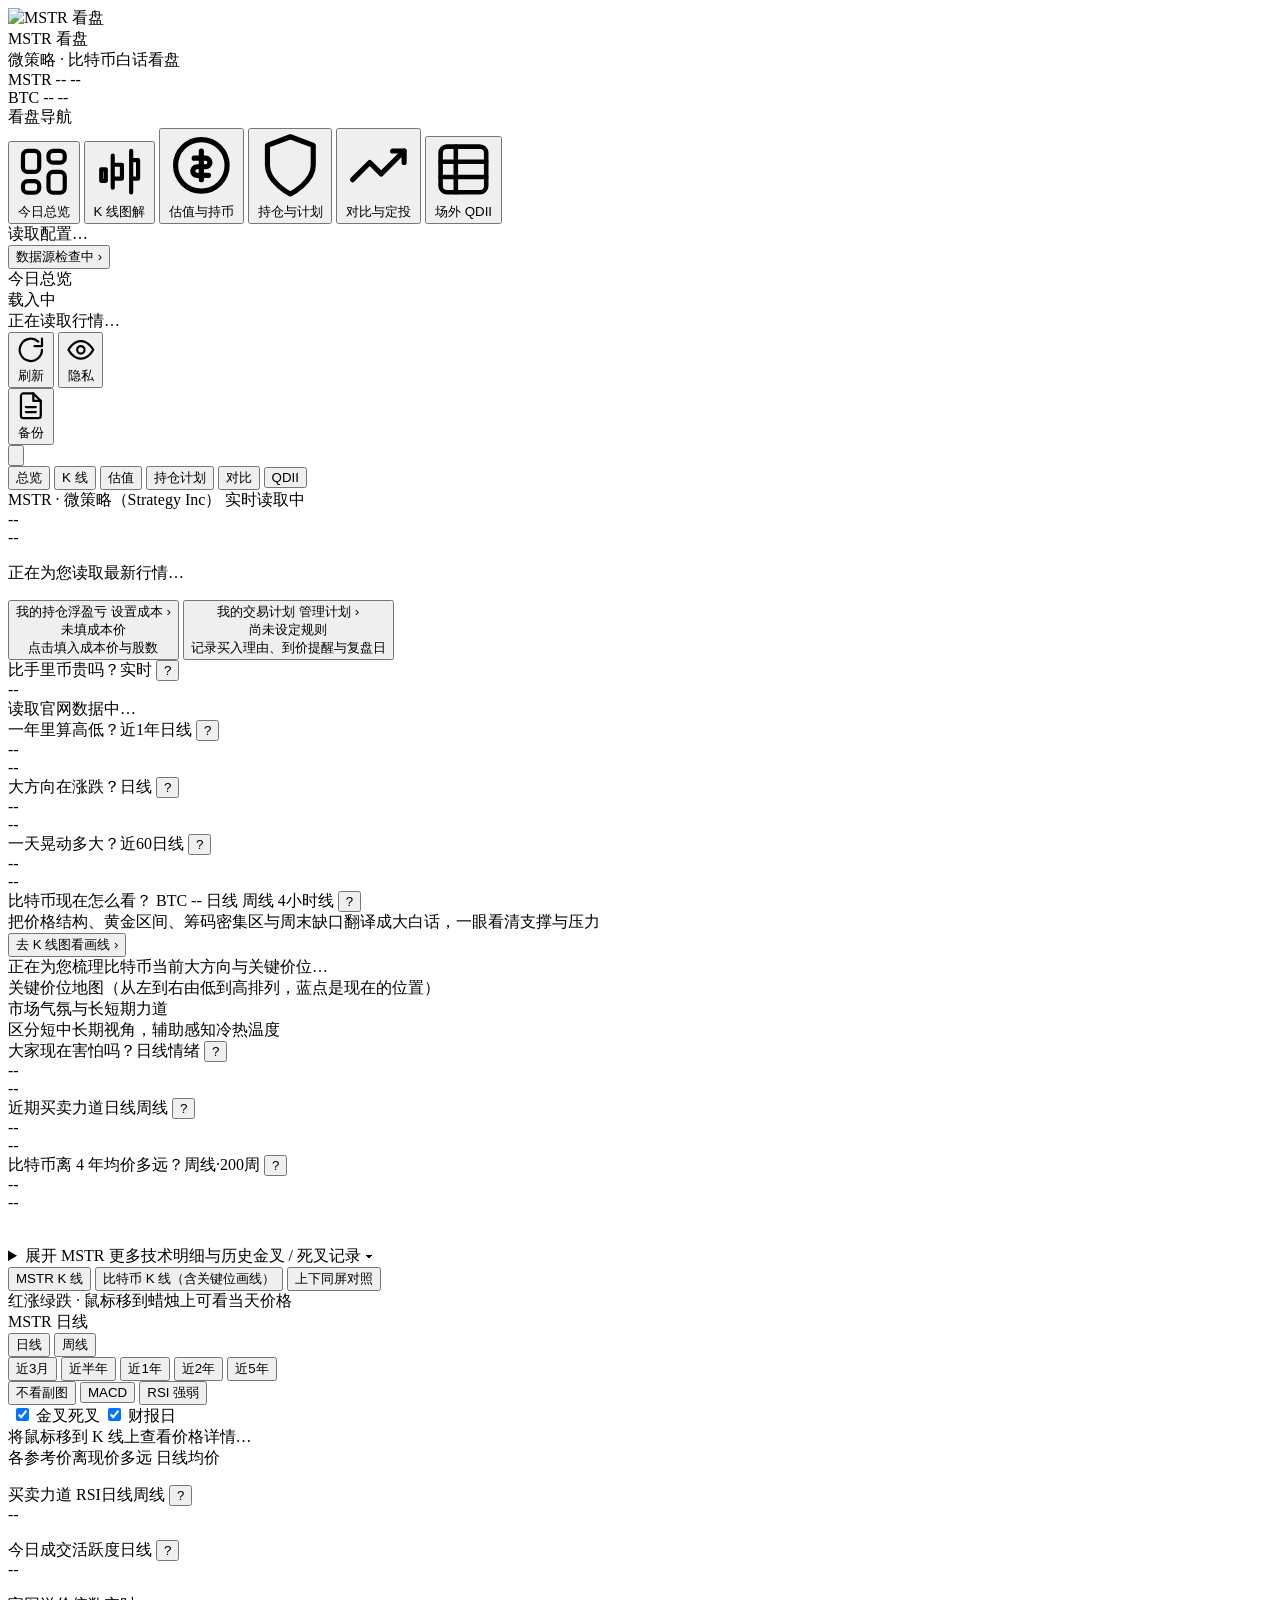
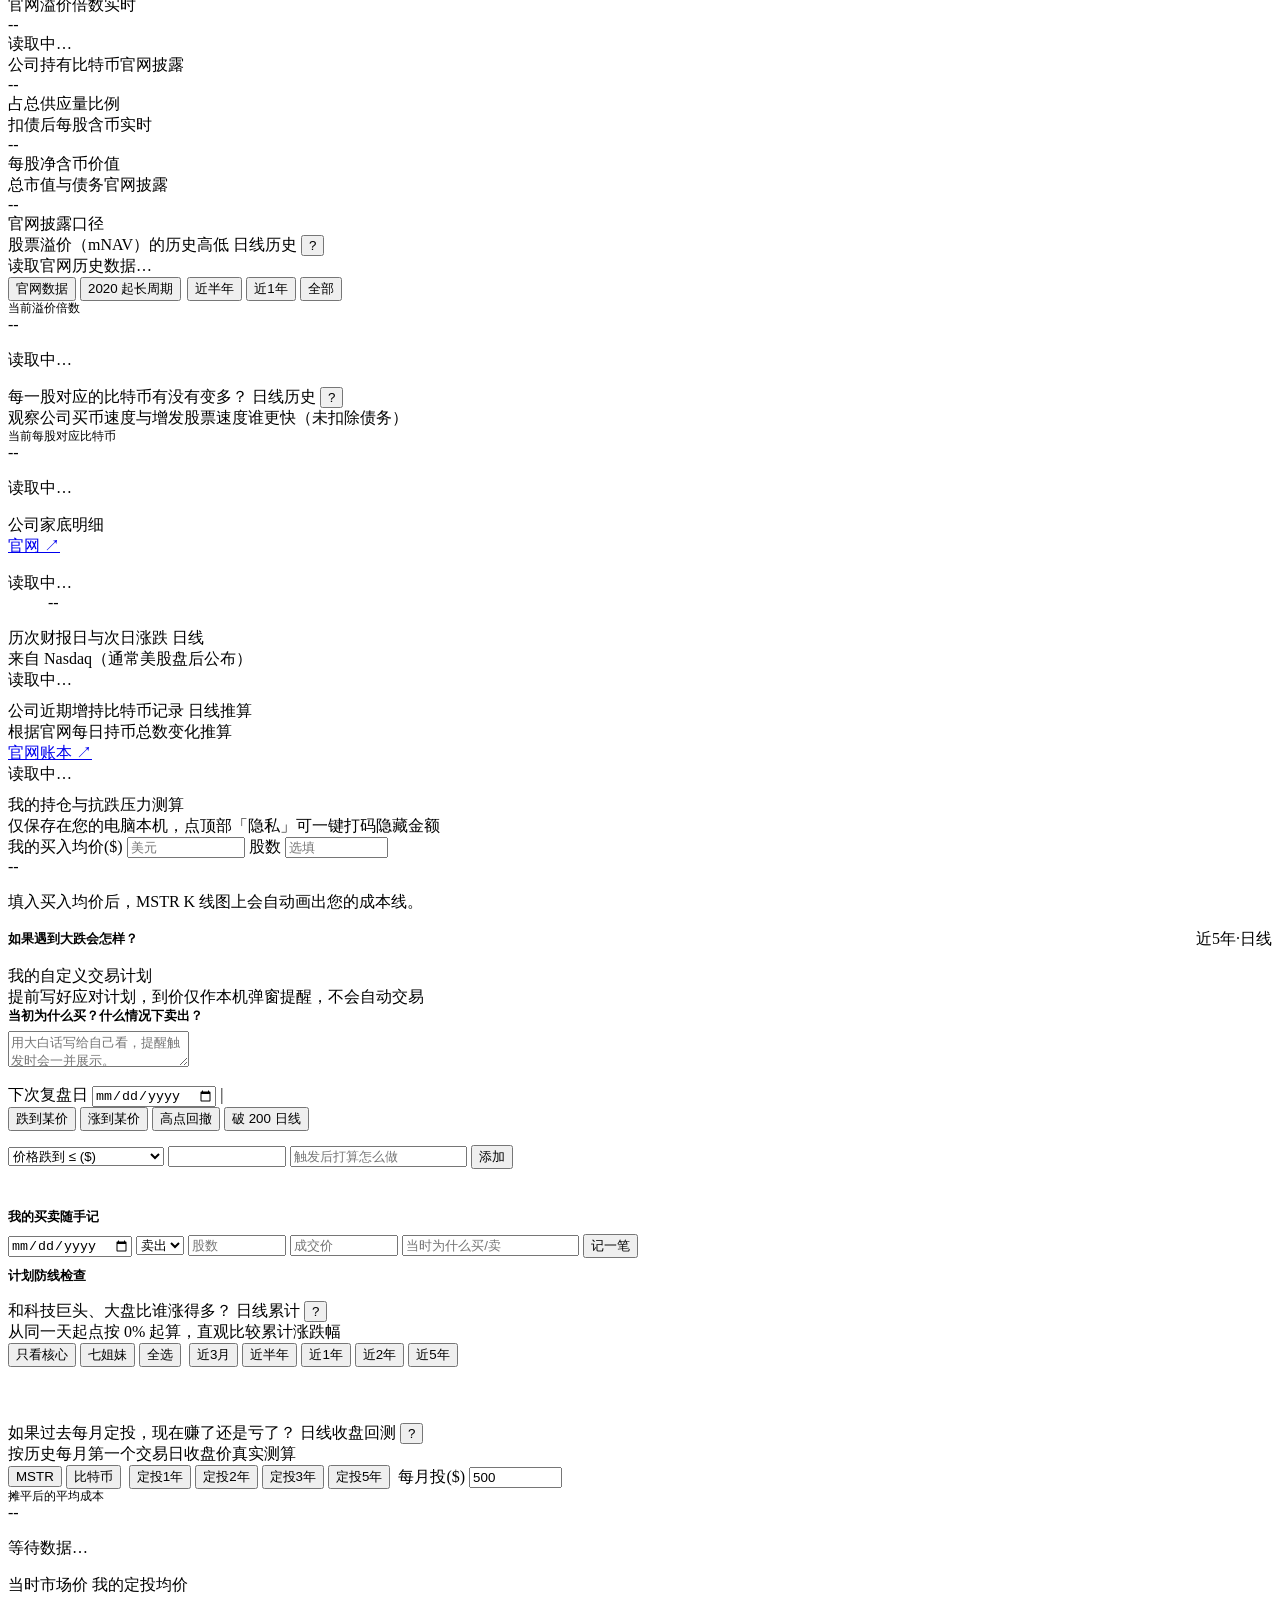
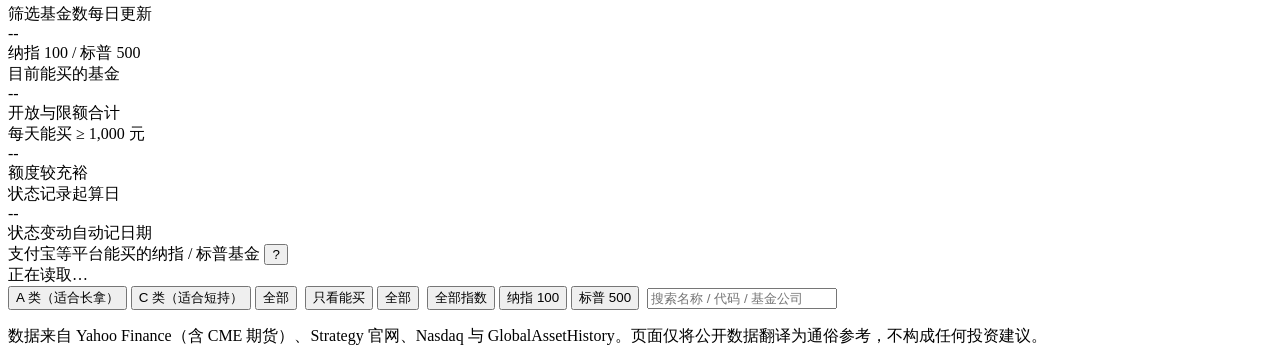
==== commit 90387340: "feat(ui): beginner-friendly plain Chinese redesign, price map ruler & timeframe pills" ====
--- a/web/index.html
+++ b/web/index.html
@@ -19,7 +19,7 @@
           <img class="brand-logo" src="/icon.png" alt="MSTR 看盘" />
           <div>
             <div class="brand-title">MSTR 看盘</div>
-            <div class="brand-sub">Strategy · BTC</div>
+            <div class="brand-sub">微策略 · 比特币白话看盘</div>
           </div>
         </div>
 
@@ -40,18 +40,18 @@
           </div>
         </div>
 
-        <div class="nav-section-label">工作台</div>
+        <div class="nav-section-label">看盘导航</div>
         <nav class="nav-list" aria-label="主导航">
           <button class="nav-btn active" data-tab="overview" type="button">
             <span class="nav-btn-left">
               <svg viewBox="0 0 24 24" fill="none" stroke="currentColor" stroke-width="1.8" stroke-linecap="round" stroke-linejoin="round"><rect x="3" y="3" width="7" height="9" rx="2"/><rect x="14" y="3" width="7" height="5" rx="2"/><rect x="14" y="12" width="7" height="9" rx="2"/><rect x="3" y="16" width="7" height="5" rx="2"/></svg>
-              <span>总览看板</span>
+              <span>今日总览</span>
             </span>
           </button>
           <button class="nav-btn" data-tab="charts" type="button">
             <span class="nav-btn-left">
               <svg viewBox="0 0 24 24" fill="none" stroke="currentColor" stroke-width="1.8" stroke-linecap="round" stroke-linejoin="round"><path d="M9 5v14M9 9h4v6H9zM17 3v18M17 7h3v8h-3zM4 11h2v5H4z"/></svg>
-              <span>K 线行情</span>
+              <span>K 线图解</span>
             </span>
           </button>
           <button class="nav-btn" data-tab="valuation" type="button">
@@ -101,7 +101,7 @@
         <header class="topbar">
           <div class="topbar-inner">
             <div class="page-title-group">
-              <div class="page-title" id="pageTitle">总览看板</div>
+              <div class="page-title" id="pageTitle">今日总览</div>
               <span class="session-pill closed" id="chip">载入中</span>
               <div class="page-sub" id="updated">正在读取行情…</div>
             </div>
@@ -150,14 +150,14 @@
           </div>
 
           <div class="container">
-            <!-- VIEW 1: 总览看板 -->
+            <!-- VIEW 1: 今日总览 -->
             <div class="view-pane active" data-pane="overview">
               <section class="card hero-card">
                 <div class="hero-top">
                   <div class="hero-left">
                     <div class="hero-eyebrow">
-                      <span>MSTR · Strategy Inc</span>
-                      <span id="priceLabel">读取中</span>
+                      <span>MSTR · 微策略（Strategy Inc）</span>
+                      <span class="tf-pill tf-live" id="priceLabel">实时读取中</span>
                     </div>
                     <div class="hero-price-row">
                       <div class="hero-figure tabular" id="price">--</div>
@@ -173,71 +173,66 @@
                       </div>
                       <div class="band-labels" id="bandLabels"></div>
                     </div>
-                    <p class="hero-sentence" id="sentence">正在读取行情与官网数据…</p>
+                    <p class="hero-sentence" id="sentence">正在为您读取最新行情…</p>
                   </div>
 
                   <div class="hero-right-stack">
                     <button class="status-box" data-tab="strategy" type="button">
                       <div class="status-box-head">
-                        <span>我的持仓盈亏</span>
-                        <span style="color:var(--blue)">设置 ›</span>
+                        <span>我的持仓浮盈亏</span>
+                        <span style="color:var(--blue)">设置成本 ›</span>
                       </div>
                       <div class="status-box-val tabular" id="heroPosVal">未填成本价</div>
-                      <div class="status-box-sub" id="heroPosSub">点击录入成本与股数</div>
+                      <div class="status-box-sub" id="heroPosSub">点击填入成本价与股数</div>
                     </button>
 
                     <button class="status-box" data-tab="strategy" type="button">
                       <div class="status-box-head">
-                        <span>交易计划监控</span>
-                        <span style="color:var(--blue)">管理 ›</span>
+                        <span>我的交易计划</span>
+                        <span style="color:var(--blue)">管理计划 ›</span>
                       </div>
                       <div class="status-box-val" id="heroPlanTitle">尚未设定规则</div>
-                      <div class="status-box-sub" id="heroPlanDesc">记录买入理由、条件提醒与复盘日</div>
+                      <div class="status-box-sub" id="heroPlanDesc">记录买入理由、到价提醒与复盘日</div>
                     </button>
                   </div>
                 </div>
 
-                <div class="overview-grid">
-                  <div class="ov-cell">
-                    <div class="ov-top"><span class="ov-label">官网 mNAV 溢价</span><button class="q-help-btn" data-term="mnav" type="button">?</button></div>
-                    <div class="ov-val tabular" id="qMnav">--</div>
-                    <div class="ov-note" id="qMnavT">读取官网中…</div>
-                  </div>
-                  <div class="ov-cell">
-                    <div class="ov-top"><span class="ov-label">52 周位置</span><button class="q-help-btn" data-term="range" type="button">?</button></div>
-                    <div class="ov-val tabular" id="qPlace">--</div>
+                <div class="metrics-strip">
+                  <div class="metric-cell">
+                    <div class="metric-label">
+                      <span class="metric-label-left"><span>比手里币贵吗？</span><span class="tf-pill tf-live">实时</span></span>
+                      <button class="q-help-btn" data-term="mnav" type="button">?</button>
+                    </div>
+                    <div class="metric-value tabular" id="qMnav">--</div>
+                    <div class="metric-note" id="qMnavT">读取官网数据中…</div>
+                  </div>
+
+                  <div class="metric-cell">
+                    <div class="metric-label">
+                      <span class="metric-label-left"><span>一年里算高低？</span><span class="tf-pill tf-day">近1年日线</span></span>
+                      <button class="q-help-btn" data-term="range" type="button">?</button>
+                    </div>
+                    <div class="metric-value tabular" id="qPlace">--</div>
                     <div class="range-meter"><div class="range-track"><span class="range-pin" id="qPlacePin" style="left:0%"></span></div></div>
-                    <div class="ov-note" id="qPlaceT">--</div>
-                  </div>
-                  <div class="ov-cell">
-                    <div class="ov-top"><span class="ov-label">均线趋势 (50/200D)</span><button class="q-help-btn" data-term="ma" type="button">?</button></div>
-                    <div class="ov-val" id="qTrend">--</div>
-                    <div class="ov-note" id="qTrendT">--</div>
-                  </div>
-                  <div class="ov-cell">
-                    <div class="ov-top"><span class="ov-label">RSI 强弱 (14D)</span><button class="q-help-btn" data-term="rsi" type="button">?</button></div>
-                    <div class="ov-val" id="qForce">--</div>
-                    <div class="ov-note" id="qForceT">--</div>
-                  </div>
-                  <div class="ov-cell">
-                    <div class="ov-top"><span class="ov-label">日均波动 &amp; Beta</span><button class="q-help-btn" data-term="vola" type="button">?</button></div>
-                    <div class="ov-val tabular" id="qVola">--</div>
-                    <div class="ov-note" id="qVolaT">--</div>
-                  </div>
-                  <div class="ov-cell">
-                    <div class="ov-top"><span class="ov-label">情绪 &amp; VIX</span><button class="q-help-btn" data-term="fear" type="button">?</button></div>
-                    <div class="ov-val" id="qFear">--</div>
-                    <div class="ov-note" id="qFearT">--</div>
-                  </div>
-                  <div class="ov-cell">
-                    <div class="ov-top"><span class="ov-label">比特币 BTC-USD</span><button class="q-help-btn" data-term="corr" type="button">?</button></div>
-                    <div class="ov-val tabular" id="qBtc">--</div>
-                    <div class="ov-note" id="qBtcT">--</div>
-                  </div>
-                  <div class="ov-cell">
-                    <div class="ov-top"><span class="ov-label">BTC 200周均线偏离</span><button class="q-help-btn" data-term="cost" type="button">?</button></div>
-                    <div class="ov-val tabular" id="qCost">--</div>
-                    <div class="ov-note" id="qCostT">--</div>
+                    <div class="metric-note" id="qPlaceT">--</div>
+                  </div>
+
+                  <div class="metric-cell">
+                    <div class="metric-label">
+                      <span class="metric-label-left"><span>大方向在涨跌？</span><span class="tf-pill tf-day">日线</span></span>
+                      <button class="q-help-btn" data-term="ma" type="button">?</button>
+                    </div>
+                    <div class="metric-value" id="qTrend">--</div>
+                    <div class="metric-note" id="qTrendT">--</div>
+                  </div>
+
+                  <div class="metric-cell">
+                    <div class="metric-label">
+                      <span class="metric-label-left"><span>一天晃动多大？</span><span class="tf-pill tf-day">近60日线</span></span>
+                      <button class="q-help-btn" data-term="vola" type="button">?</button>
+                    </div>
+                    <div class="metric-value tabular" id="qVola">--</div>
+                    <div class="metric-note" id="qVolaT">--</div>
                   </div>
                 </div>
               </section>
@@ -246,50 +241,95 @@
                 <div class="card-header">
                   <div>
                     <div class="card-title">
-                      <span>BTC · 提阿非罗常用指标盘面解读</span>
+                      <span>比特币现在怎么看？</span>
                       <span class="badge badge-btc tabular" id="tiaOvPrice">BTC --</span>
+                      <span class="tf-pill tf-day">日线</span>
+                      <span class="tf-pill tf-week">周线</span>
+                      <span class="tf-pill tf-h4">4小时线</span>
                       <button class="q-help-btn" data-term="tia" type="button">?</button>
                     </div>
-                    <div class="card-sub">结构 / 流动性猎杀(2B) · 0.618–0.66 黄金口袋 · 筹码 POC/VAH/VAL · Vegas 隧道 · CME 缺口 · 周月开盘价</div>
-                  </div>
-                  <button class="pill-btn sm" id="jumpBtcChartBtn" type="button">打开 BTC 图表与画线 ›</button>
-                </div>
-                <div class="tia-headline" id="tiaOvHeadline">正在计算比特币多周期结构、黄金口袋、筹码密集区与 CME 缺口…</div>
-                <div class="tia-grid" id="tiaOvGrid"></div>
+                    <div class="card-sub">把价格结构、黄金区间、筹码密集区与周末缺口翻译成大白话，一眼看清支撑与压力</div>
+                  </div>
+                  <button class="pill-btn sm" id="jumpBtcChartBtn" type="button">去 K 线图看画线 ›</button>
+                </div>
+
+                <div class="tia-headline" id="tiaOvHeadline">正在为您梳理比特币当前大方向与关键价位…</div>
+
+                <div class="price-map">
+                  <div class="price-map-head">
+                    <span>关键价位地图（从左到右由低到高排列，蓝点是现在的位置）</span>
+                  </div>
+                  <div class="price-map-track" id="tiaOvTrack"></div>
+                  <div class="price-map-nodes tabular" id="tiaOvNodes"></div>
+                </div>
+
+                <div class="tia-clean-grid" id="tiaOvGrid"></div>
               </section>
 
               <section class="card">
                 <div class="card-header">
                   <div>
-                    <div class="card-title">MSTR 技术信号清点 <span class="badge badge-neutral" id="tallyBadge">--</span></div>
-                    <div class="card-sub">客观展示指标位置，不代表胜率或买卖建议</div>
-                  </div>
-                  <div class="chip-row" id="signalFilter">
-                    <button class="chip active" data-sfilter="all" type="button">全部</button>
-                    <button class="chip" data-sfilter="bull" type="button">偏多</button>
-                    <button class="chip" data-sfilter="bear" type="button">偏空</button>
-                    <button class="chip" data-sfilter="flat" type="button">中性</button>
-                  </div>
-                </div>
-                <div class="signals-grid" id="signals"></div>
-
-                <details class="apple-details" style="margin-top:10px">
-                  <summary>查看 50 / 200 日线历史金叉与死叉记录 ▾</summary>
-                  <div class="table-wrap"><table id="crossTable"></table></div>
+                    <div class="card-title">市场气氛与长短期力道</div>
+                    <div class="card-sub">区分短中长期视角，辅助感知冷热温度</div>
+                  </div>
+                </div>
+
+                <div class="metrics-strip metrics-strip-plain metrics-strip-3">
+                  <div class="metric-cell">
+                    <div class="metric-label">
+                      <span class="metric-label-left"><span>大家现在害怕吗？</span><span class="tf-pill tf-day">日线情绪</span></span>
+                      <button class="q-help-btn" data-term="fear" type="button">?</button>
+                    </div>
+                    <div class="metric-value" id="qFear">--</div>
+                    <div class="metric-note" id="qFearT">--</div>
+                  </div>
+
+                  <div class="metric-cell">
+                    <div class="metric-label">
+                      <span class="metric-label-left"><span>近期买卖力道</span><span class="tf-pill tf-day">日线</span><span class="tf-pill tf-week">周线</span></span>
+                      <button class="q-help-btn" data-term="rsi" type="button">?</button>
+                    </div>
+                    <div class="metric-value" id="qForce">--</div>
+                    <div class="metric-note" id="qForceT">--</div>
+                  </div>
+
+                  <div class="metric-cell">
+                    <div class="metric-label">
+                      <span class="metric-label-left"><span>比特币离 4 年均价多远？</span><span class="tf-pill tf-week">周线·200周</span></span>
+                      <button class="q-help-btn" data-term="cost" type="button">?</button>
+                    </div>
+                    <div class="metric-value tabular" id="qCost">--</div>
+                    <div class="metric-note" id="qCostT">--</div>
+                  </div>
+                </div>
+
+                <details class="apple-details" style="margin-top:20px;padding-top:14px;border-top:0.5px solid var(--hairline)">
+                  <summary>展开 MSTR 更多技术明细与历史金叉 / 死叉记录 ▾</summary>
+                  <div style="display:flex;align-items:center;justify-content:space-between;flex-wrap:wrap;gap:8px;margin-bottom:12px">
+                    <span class="card-sub">各项日线与周线指标当前客观位置清点 <span class="badge badge-neutral" id="tallyBadge">--</span></span>
+                    <div class="chip-row" id="signalFilter">
+                      <button class="chip active" data-sfilter="all" type="button">全部</button>
+                      <button class="chip" data-sfilter="bull" type="button">偏多</button>
+                      <button class="chip" data-sfilter="bear" type="button">偏空</button>
+                      <button class="chip" data-sfilter="flat" type="button">中性</button>
+                    </div>
+                  </div>
+                  <div class="signals-grid" id="signals"></div>
+                  <div class="table-wrap" style="margin-top:14px"><table id="crossTable"></table></div>
                   <p class="card-sub" id="crossNote" style="margin-top:6px"></p>
                 </details>
               </section>
             </div>
 
-            <!-- VIEW 2: K 线行情 -->
+            <!-- VIEW 2: K 线图解 -->
             <div class="view-pane" data-pane="charts">
               <div class="chart-mode-bar">
                 <div class="segmented" id="chartLayoutSeg">
                   <button class="active" data-clayout="mstr" type="button">MSTR K 线</button>
-                  <button data-clayout="btc" type="button">比特币 K 线（含提阿非罗指标）</button>
-                  <button data-clayout="dual" type="button">双图对照</button>
-                </div>
-                <span class="card-sub">红涨绿跌 · 悬停查看单根 K 线数值</span>
+                  <button data-clayout="btc" type="button">比特币 K 线（含关键位画线）</button>
+                  <button data-clayout="dual" type="button">上下同屏对照</button>
+                </div>
+                <span class="card-sub">红涨绿跌 · 鼠标移到蜡烛上可看当天价格</span>
               </div>
 
               <div id="chartsDualWrap">
@@ -297,23 +337,23 @@
                   <section class="card">
                     <div class="chart-toolbar">
                       <div class="chart-controls">
-                        <div class="card-title">MSTR</div>
+                        <div class="card-title">MSTR <span class="tf-pill tf-day" id="mstrTfBadge">日线</span></div>
                         <div class="segmented segmented-sm" id="views">
-                          <button data-view="day" class="active" type="button">日 K</button>
-                          <button data-view="week" type="button">周 K</button>
+                          <button data-view="day" class="active" type="button">日线</button>
+                          <button data-view="week" type="button">周线</button>
                         </div>
                         <div class="segmented segmented-sm" id="ranges">
-                          <button data-m="3" type="button">3月</button>
-                          <button data-m="6" class="active" type="button">6月</button>
-                          <button data-m="12" type="button">1年</button>
-                          <button data-m="24" type="button">2年</button>
-                          <button data-m="60" type="button">5年</button>
+                          <button data-m="3" type="button">近3月</button>
+                          <button data-m="6" class="active" type="button">近半年</button>
+                          <button data-m="12" type="button">近1年</button>
+                          <button data-m="24" type="button">近2年</button>
+                          <button data-m="60" type="button">近5年</button>
                         </div>
                       </div>
                       <div class="segmented segmented-sm" id="subs">
-                        <button data-sub="off" class="active" type="button">无副图</button>
+                        <button data-sub="off" class="active" type="button">不看副图</button>
                         <button data-sub="macd" type="button">MACD</button>
-                        <button data-sub="rsi" type="button">RSI</button>
+                        <button data-sub="rsi" type="button">RSI 强弱</button>
                       </div>
                     </div>
 
@@ -323,7 +363,7 @@
                       <label><input id="showEarn" type="checkbox" checked /> 财报日</label>
                     </div>
 
-                    <div class="ohlc-bar tabular" id="ohlc">移动鼠标查看 K 线详情…</div>
+                    <div class="ohlc-bar tabular" id="ohlc">将鼠标移到 K 线上查看价格详情…</div>
                     <div class="chart-stage"><div id="chart"></div></div>
                     <div class="sub-chart-box" id="sub" hidden></div>
                     <p class="card-sub" id="subNote" hidden style="margin-top:6px"></p>
@@ -331,12 +371,15 @@
 
                   <aside class="card readout-card">
                     <div class="readout-block">
-                      <div class="readout-head"><span>关键价位距离</span></div>
+                      <div class="readout-head">
+                        <span>各参考价离现价多远</span>
+                        <span class="tf-pill tf-day">日线均价</span>
+                      </div>
                       <ul class="ladder tabular" id="ladder"></ul>
                     </div>
                     <div class="readout-block">
                       <div class="readout-head">
-                        <span>RSI（日 / 周）</span>
+                        <span class="metric-label-left"><span>买卖力道 RSI</span><span class="tf-pill tf-day">日线</span><span class="tf-pill tf-week">周线</span></span>
                         <button class="q-help-btn" data-term="rsi" type="button">?</button>
                       </div>
                       <div class="readout-big tabular" id="rsiV">--</div>
@@ -344,7 +387,7 @@
                     </div>
                     <div class="readout-block">
                       <div class="readout-head">
-                        <span>成交量比（20日均）</span>
+                        <span class="metric-label-left"><span>今日成交活跃度</span><span class="tf-pill tf-day">日线</span></span>
                         <button class="q-help-btn" data-term="vol" type="button">?</button>
                       </div>
                       <div class="readout-big tabular" id="volV">--</div>
@@ -353,54 +396,53 @@
                   </aside>
                 </div>
 
-                <div id="btcChartSection" style="margin-top:13px" hidden>
+                <div id="btcChartSection" style="margin-top:20px" hidden>
                   <div class="chart-split">
                     <section class="card">
                       <div class="chart-toolbar">
                         <div class="chart-controls">
-                          <div class="card-title">BTC-USD</div>
+                          <div class="card-title">比特币 BTC <span class="tf-pill tf-day" id="btcTfBadge">日线</span></div>
                           <div class="segmented segmented-sm" id="bViews">
-                            <button data-view="4h" type="button">4H</button>
-                            <button data-view="day" class="active" type="button">日 K</button>
-                            <button data-view="week" type="button">周 K</button>
+                            <button data-view="4h" type="button">4小时线</button>
+                            <button data-view="day" class="active" type="button">日线</button>
+                            <button data-view="week" type="button">周线</button>
                           </div>
                           <div class="segmented segmented-sm" id="bRanges">
-                            <button data-m="3" type="button">3月</button>
-                            <button data-m="6" class="active" type="button">6月</button>
-                            <button data-m="12" type="button">1年</button>
-                            <button data-m="24" type="button">2年</button>
-                            <button data-m="60" type="button">5年</button>
+                            <button data-m="3" type="button">近3月</button>
+                            <button data-m="6" class="active" type="button">近半年</button>
+                            <button data-m="12" type="button">近1年</button>
+                            <button data-m="24" type="button">近2年</button>
+                            <button data-m="60" type="button">近5年</button>
                           </div>
                         </div>
-                        <span class="card-sub" id="bViewHint">UTC 0 点日线 · 提阿非罗常用指标已接入</span>
+                        <span class="card-sub" id="bViewHint">当前看日线（一根代表一天）</span>
                       </div>
 
                       <div class="chips-bar" id="bChips">
+                        <label title="约半年平均成本构成的趋势支撑/压力带"><input type="checkbox" data-tia="vegas" checked /> <i class="ma-swatch" style="background:var(--vegas-a)"></i>半年趋势带(Vegas)</label>
+                        <label title="波段涨跌回吐约三分之二的黄金支撑/阻力位"><input type="checkbox" data-tia="fib" checked /> <i class="ma-swatch" style="background:var(--btc)"></i>黄金关口(0.618–0.66)</label>
+                        <label title="最近成交最集中的中心价与上下边界"><input type="checkbox" data-tia="vp" checked /> <i class="ma-swatch" style="background:var(--purple)"></i>成交密集区(POC)</label>
+                        <label title="前高压力、前低防守与假突破/破底翻提醒"><input type="checkbox" data-tia="liquidity" checked /> 前高前低 &amp; 真假突破</label>
+                        <label title="周线开盘强弱线、月线开盘与周末跳空缺口"><input type="checkbox" data-tia="opens" /> 本周开盘 &amp; 跳空缺口</label>
                         <span class="ma-picks" style="display:inline-flex;flex-wrap:wrap;gap:6px 12px"></span>
                         <label><input id="bShowCross" type="checkbox" /> <span class="cross-name">金叉死叉</span></label>
-                        <span style="color:var(--border-strong)">|</span>
-                        <label title="EMA 144 / 169 维加斯趋势隧道"><input type="checkbox" data-tia="vegas" checked /> <i class="ma-swatch" style="background:var(--vegas-a)"></i>Vegas 隧道</label>
-                        <label title="近 90 日波段 0.618–0.66 黄金回调/反弹口袋"><input type="checkbox" data-tia="fib" checked /> <i class="ma-swatch" style="background:var(--btc)"></i>0.618–0.66</label>
-                        <label title="盘整区筹码控制点 POC 与 70% 价值区 VAH/VAL"><input type="checkbox" data-tia="vp" checked /> <i class="ma-swatch" style="background:var(--purple)"></i>POC/VAH/VAL</label>
-                        <label title="波段前高前低流动性线与 2B 假突破标记"><input type="checkbox" data-tia="liquidity" checked /> 前高前低 &amp; 2B</label>
-                        <label title="周线开盘价、月线开盘价与最近未回补 CME 缺口中轴"><input type="checkbox" data-tia="opens" /> 周/月开盘 &amp; CME</label>
-                      </div>
-
-                      <div class="ohlc-bar tabular" id="bOhlc">移动鼠标查看 K 线详情…</div>
+                      </div>
+
+                      <div class="ohlc-bar tabular" id="bOhlc">将鼠标移到 K 线上查看价格详情…</div>
                       <div class="chart-stage"><div id="bChart"></div></div>
                     </section>
 
                     <aside class="card readout-card">
                       <div class="readout-block">
                         <div class="readout-head">
-                          <span>BTC 关键位距离阶梯</span>
+                          <span>各关键位离现价多远</span>
                           <button class="q-help-btn" data-term="tia" type="button">?</button>
                         </div>
                         <ul class="ladder tabular" id="bLadder"></ul>
                       </div>
                       <div class="readout-block">
                         <div class="readout-head">
-                          <span>RSI（日 / 周 / 4H）</span>
+                          <span class="metric-label-left"><span>买卖力道 RSI</span><span class="tf-pill tf-day">日</span><span class="tf-pill tf-week">周</span><span class="tf-pill tf-h4">4H</span></span>
                           <button class="q-help-btn" data-term="rsi" type="button">?</button>
                         </div>
                         <div class="readout-big tabular" id="bRsiV">--</div>
@@ -408,7 +450,7 @@
                       </div>
                       <div class="readout-block">
                         <div class="readout-head">
-                          <span>成交额比（20日均）</span>
+                          <span class="metric-label-left"><span>今日成交活跃度</span><span class="tf-pill tf-day">日线</span></span>
                           <button class="q-help-btn" data-term="vol" type="button">?</button>
                         </div>
                         <div class="readout-big tabular" id="bVolV">--</div>
@@ -417,18 +459,20 @@
                     </aside>
                   </div>
 
-                  <section class="card" style="margin-top:13px">
+                  <section class="card" style="margin-top:20px">
                     <div class="card-header">
                       <div>
                         <div class="card-title">
-                          <span>提阿非罗盘面指标文字解盘</span>
-                          <button class="q-help-btn" data-term="tia" type="button">?</button>
+                          <span>比特币关键位白话解读</span>
+                          <span class="tf-pill tf-day">日线</span>
+                          <span class="tf-pill tf-week">周线</span>
+                          <span class="tf-pill tf-h4">4小时线</span>
                         </div>
-                        <div class="card-sub">每次查看自动按最新日线、4H 与 CME 期货数据生成客观文字状态</div>
-                      </div>
-                    </div>
-                    <div class="tia-headline" id="tiaChartHeadline">正在计算比特币关键位与结构…</div>
-                    <div class="tia-grid" id="tiaChartGrid"></div>
+                        <div class="card-sub">每项均已标明所属周期（日线看几月、周线看大势、4小时线看近几天）</div>
+                      </div>
+                    </div>
+                    <div class="tia-headline" id="tiaChartHeadline">正在计算比特币关键位…</div>
+                    <div class="tia-clean-grid" id="tiaChartGrid"></div>
                   </section>
                 </div>
               </div>
@@ -437,24 +481,24 @@
             <!-- VIEW 3: 估值与持币 -->
             <div class="view-pane" data-pane="valuation">
               <section class="card card-compact">
-                <div class="metrics-strip">
-                  <div class="metric-cell">
-                    <div class="metric-label">官网现行 mNAV</div>
+                <div class="metrics-strip metrics-strip-plain">
+                  <div class="metric-cell">
+                    <div class="metric-label"><span class="metric-label-left"><span>官网溢价倍数</span><span class="tf-pill tf-live">实时</span></span></div>
                     <div class="metric-value tabular" id="valKpiMnav">--</div>
                     <div class="metric-note" id="valKpiMnavNote">读取中…</div>
                   </div>
                   <div class="metric-cell">
-                    <div class="metric-label">公司持有比特币</div>
+                    <div class="metric-label"><span class="metric-label-left"><span>公司持有比特币</span><span class="tf-pill tf-live">官网披露</span></span></div>
                     <div class="metric-value tabular" id="valKpiBtc">--</div>
                     <div class="metric-note" id="valKpiBtcShare">占总供应量比例</div>
                   </div>
                   <div class="metric-cell">
-                    <div class="metric-label">扣债后每股含币</div>
+                    <div class="metric-label"><span class="metric-label-left"><span>扣债后每股含币</span><span class="tf-pill tf-live">实时</span></span></div>
                     <div class="metric-value tabular" id="valKpiNetBps">--</div>
                     <div class="metric-note" id="valKpiGrossBps">每股净含币价值</div>
                   </div>
                   <div class="metric-cell">
-                    <div class="metric-label">总市值 / 债务优先股</div>
+                    <div class="metric-label"><span class="metric-label-left"><span>总市值与债务</span><span class="tf-pill tf-live">官网披露</span></span></div>
                     <div class="metric-value tabular" id="valKpiMcap">--</div>
                     <div class="metric-note" id="valKpiDebt">官网披露口径</div>
                   </div>
@@ -464,30 +508,30 @@
               <section class="card">
                 <div class="card-header">
                   <div>
-                    <div class="card-title">mNAV 历史走势 <button class="q-help-btn" data-term="mnav" type="button">?</button></div>
+                    <div class="card-title">股票溢价（mNAV）的历史高低 <span class="tf-pill tf-day">日线历史</span> <button class="q-help-btn" data-term="mnav" type="button">?</button></div>
                     <div class="card-sub" id="mnavNote">读取官网历史数据…</div>
                   </div>
                   <div style="display:flex;flex-wrap:wrap;gap:6px">
                     <div class="segmented segmented-sm" id="mnavMode">
                       <button data-mode="official" class="active" type="button">官网数据</button>
-                      <button data-mode="early" type="button">2020 起简化口径</button>
+                      <button data-mode="early" type="button">2020 起长周期</button>
                     </div>
                     <div class="segmented segmented-sm" id="mnavRange">
-                      <button data-m="6" type="button">6月</button>
-                      <button data-m="12" type="button">1年</button>
+                      <button data-m="6" type="button">近半年</button>
+                      <button data-m="12" type="button">近1年</button>
                       <button data-m="0" class="active" type="button">全部</button>
                     </div>
                   </div>
                 </div>
                 <div class="analytics-split">
                   <div class="facts-panel">
-                    <div style="font-size:11px;color:var(--text-tertiary)">当前倍数</div>
+                    <div style="font-size:11.5px;color:var(--text-tertiary)">当前溢价倍数</div>
                     <div class="facts-big tabular" id="mnavNow">--</div>
                     <p class="card-sub" id="mnavSay">读取中…</p>
                     <dl class="facts-list tabular" id="mnavFacts"></dl>
                   </div>
                   <div>
-                    <div class="legend-row" id="mnavLegend" style="margin-bottom:6px"></div>
+                    <div class="legend-row" id="mnavLegend" style="margin-bottom:8px"></div>
                     <div class="chart-box-md" id="mnavChart"></div>
                   </div>
                 </div>
@@ -496,13 +540,13 @@
               <section class="card">
                 <div class="card-header">
                   <div>
-                    <div class="card-title">每股含币量走势 <button class="q-help-btn" data-term="pershare" type="button">?</button></div>
-                    <div class="card-sub">由官网 satsPerShare 换算（未扣债），观察买币与增发相对速度</div>
+                    <div class="card-title">每一股对应的比特币有没有变多？ <span class="tf-pill tf-day">日线历史</span> <button class="q-help-btn" data-term="pershare" type="button">?</button></div>
+                    <div class="card-sub">观察公司买币速度与增发股票速度谁更快（未扣除债务）</div>
                   </div>
                 </div>
                 <div class="analytics-split">
                   <div class="facts-panel">
-                    <div style="font-size:11px;color:var(--text-tertiary)">当前每股含币</div>
+                    <div style="font-size:11.5px;color:var(--text-tertiary)">当前每股对应比特币</div>
                     <div class="facts-big tabular" id="psNow">--</div>
                     <p class="card-sub" id="psSay">读取中…</p>
                     <dl class="facts-list tabular" id="psFacts"></dl>
@@ -514,7 +558,7 @@
               <section class="grid-12">
                 <div class="card col-5">
                   <div class="card-header">
-                    <div class="card-title">持币与资本结构</div>
+                    <div class="card-title">公司家底明细</div>
                     <a class="pill-btn sm" href="https://www.strategy.com" target="_blank" rel="noopener">官网 ↗</a>
                   </div>
                   <dl class="facts-list tabular" id="facts">
@@ -525,11 +569,11 @@
                 <div class="card col-7">
                   <div class="card-header">
                     <div>
-                      <div class="card-title">财报日与次日表现</div>
-                      <div class="card-sub">来自 Nasdaq（通常盘后公布）</div>
-                    </div>
-                  </div>
-                  <div class="card-sub" id="earnNext" style="margin-bottom:8px;color:var(--text-secondary)">读取中…</div>
+                      <div class="card-title">历次财报日与次日涨跌 <span class="tf-pill tf-day">日线</span></div>
+                      <div class="card-sub">来自 Nasdaq（通常美股盘后公布）</div>
+                    </div>
+                  </div>
+                  <div class="card-sub" id="earnNext" style="margin-bottom:10px;color:var(--text-secondary)">读取中…</div>
                   <div class="table-wrap"><table id="earnTable"></table></div>
                 </div>
               </section>
@@ -537,12 +581,12 @@
               <section class="card">
                 <div class="card-header">
                   <div>
-                    <div class="card-title">公司买卖比特币推算记录</div>
-                    <div class="card-sub">按官网每日持币数变动推算</div>
+                    <div class="card-title">公司近期增持比特币记录 <span class="tf-pill tf-day">日线推算</span></div>
+                    <div class="card-sub">根据官网每日持币总数变化推算</div>
                   </div>
                   <a class="pill-btn sm" href="https://www.strategy.com/ledger" target="_blank" rel="noopener">官网账本 ↗</a>
                 </div>
-                <div class="card-sub" id="ledgerNext" style="margin-bottom:8px;color:var(--text-secondary)">读取中…</div>
+                <div class="card-sub" id="ledgerNext" style="margin-bottom:10px;color:var(--text-secondary)">读取中…</div>
                 <div class="table-wrap"><table id="ledgerTable"></table></div>
               </section>
             </div>
@@ -552,25 +596,28 @@
               <section class="card">
                 <div class="card-header">
                   <div>
-                    <div class="card-title">我的持仓与压力测试</div>
-                    <div class="card-sub">自动保存至本机 JSON，支持右上角「隐私」打码</div>
+                    <div class="card-title">我的持仓与抗跌压力测算</div>
+                    <div class="card-sub">仅保存在您的电脑本机，点顶部「隐私」可一键打码隐藏金额</div>
                   </div>
                 </div>
 
                 <div class="grid-12">
                   <div class="col-6 facts-panel">
                     <form class="apple-form" id="posForm">
-                      <label for="cost">成本价($)</label>
-                      <input class="apple-input tabular" id="cost" type="number" min="0" step="0.01" placeholder="美元" style="width:105px" />
+                      <label for="cost">我的买入均价($)</label>
+                      <input class="apple-input tabular" id="cost" type="number" min="0" step="0.01" placeholder="美元" style="width:110px" />
                       <label for="qty">股数</label>
                       <input class="apple-input tabular" id="qty" type="number" min="0" step="any" placeholder="选填" style="width:95px" />
                     </form>
                     <div class="facts-big tabular" id="plV">--</div>
-                    <p class="card-sub" id="plT">填入成本后，MSTR K 线自动显示成本虚线。</p>
+                    <p class="card-sub" id="plT">填入买入均价后，MSTR K 线图上会自动画出您的成本线。</p>
                   </div>
 
                   <div class="col-6 facts-panel">
-                    <div style="font-size:12px;font-weight:600;color:var(--text)">极端回撤测算</div>
+                    <div style="display:flex;align-items:center;justify-content:space-between;gap:6px">
+                      <span style="font-size:12.5px;font-weight:600;color:var(--text)">如果遇到大跌会怎样？</span>
+                      <span class="tf-pill tf-day">近5年·日线</span>
+                    </div>
                     <dl class="facts-list tabular" id="planStress"></dl>
                     <p class="card-sub" id="planStressNote"></p>
                   </div>
@@ -580,16 +627,16 @@
               <section class="card">
                 <div class="card-header">
                   <div>
-                    <div class="card-title">自定义交易计划</div>
-                    <div class="card-sub">条件触发时仅作本地提醒，不会自动下单</div>
+                    <div class="card-title">我的自定义交易计划</div>
+                    <div class="card-sub">提前写好应对计划，到价仅作本机弹窗提醒，不会自动交易</div>
                   </div>
                 </div>
 
                 <div class="plan-grid">
-                  <div style="display:flex;flex-direction:column;gap:11px;min-width:0">
+                  <div style="display:flex;flex-direction:column;gap:14px;min-width:0">
                     <div>
-                      <label for="planWhy" style="display:block;font-size:12px;font-weight:600;margin-bottom:4px">买入理由与失效退出条件</label>
-                      <textarea class="apple-textarea" id="planWhy" placeholder="写下买入逻辑，触发提醒时会一并展示。"></textarea>
+                      <label for="planWhy" style="display:block;font-size:12.5px;font-weight:600;margin-bottom:6px">当初为什么买？什么情况下卖出？</label>
+                      <textarea class="apple-textarea" id="planWhy" placeholder="用大白话写给自己看，提醒触发时会一并展示。"></textarea>
                     </div>
 
                     <div class="apple-form">
@@ -598,7 +645,7 @@
                       <span style="color:var(--border-strong)">|</span>
                       <div class="chip-row" id="tmpl">
                         <button type="button" class="chip" data-t="priceBelow" data-n="重看买入理由，评估是否减仓">跌到某价</button>
-                        <button type="button" class="chip" data-t="priceAbove" data-n="分批止盈一部分">涨到某价</button>
+                        <button type="button" class="chip" data-t="priceAbove" data-n="分批落袋一部分">涨到某价</button>
                         <button type="button" class="chip" data-t="drawdown" data-n="检查仓位风险">高点回撤</button>
                         <button type="button" class="chip" data-t="belowMa200" data-n="复盘长期趋势">破 200 日线</button>
                       </div>
@@ -606,40 +653,40 @@
 
                     <form class="apple-form" id="ruleForm">
                       <select class="apple-select" id="ruleType" aria-label="规则类型">
-                        <option value="priceBelow">价格 ≤ ($)</option>
-                        <option value="priceAbove">价格 ≥ ($)</option>
-                        <option value="drawdown">高点回撤 ≥ (%)</option>
+                        <option value="priceBelow">价格跌到 ≤ ($)</option>
+                        <option value="priceAbove">价格涨到 ≥ ($)</option>
+                        <option value="drawdown">从高点回撤 ≥ (%)</option>
                         <option value="belowMa200">连续低于 200 日线 (天)</option>
                         <option value="mnavBelow">mNAV ≤ (倍)</option>
                         <option value="mnavAbove">mNAV ≥ (倍)</option>
                         <option value="date">到达日期</option>
                       </select>
-                      <input class="apple-input tabular" id="ruleValue" type="number" min="0" step="any" required aria-label="规则数值" style="width:105px" />
+                      <input class="apple-input tabular" id="ruleValue" type="number" min="0" step="any" required aria-label="规则数值" style="width:110px" />
                       <input class="apple-input" id="ruleNote" type="text" maxlength="200" placeholder="触发后打算怎么做" style="flex:1 1 180px" />
                       <button class="pill-btn primary" type="submit">添加</button>
                     </form>
 
                     <div class="table-wrap"><table id="ruleTable"></table></div>
 
-                    <div style="padding-top:10px;border-top:0.5px solid var(--hairline)">
-                      <div style="font-size:12px;font-weight:600;margin-bottom:7px">实盘交易日志</div>
-                      <form class="apple-form" id="tradeForm" style="margin-bottom:8px">
+                    <div style="padding-top:12px;border-top:0.5px solid var(--hairline)">
+                      <div style="font-size:12.5px;font-weight:600;margin-bottom:8px">我的买卖随手记</div>
+                      <form class="apple-form" id="tradeForm" style="margin-bottom:10px">
                         <input class="apple-input" id="tradeDate" type="date" required aria-label="日期" />
                         <select class="apple-select" id="tradeSide" aria-label="方向">
                           <option value="卖出">卖出</option>
                           <option value="买入">买入</option>
                         </select>
-                        <input class="apple-input tabular" id="tradeShares" type="number" min="0" step="any" placeholder="股数" required style="width:85px" />
-                        <input class="apple-input tabular" id="tradePrice" type="number" min="0" step="0.01" placeholder="成交价" required style="width:95px" />
-                        <input class="apple-input" id="tradeNote" type="text" maxlength="120" placeholder="备注原因" style="flex:1 1 140px" />
-                        <button class="pill-btn primary" type="submit">记录</button>
+                        <input class="apple-input tabular" id="tradeShares" type="number" min="0" step="any" placeholder="股数" required style="width:90px" />
+                        <input class="apple-input tabular" id="tradePrice" type="number" min="0" step="0.01" placeholder="成交价" required style="width:100px" />
+                        <input class="apple-input" id="tradeNote" type="text" maxlength="120" placeholder="当时为什么买/卖" style="flex:1 1 150px" />
+                        <button class="pill-btn primary" type="submit">记一笔</button>
                       </form>
                       <div class="table-wrap"><table id="tradeTable"></table></div>
                     </div>
                   </div>
 
                   <div class="facts-panel">
-                    <div style="font-size:12px;font-weight:600">计划完整性检查</div>
+                    <div style="font-size:12.5px;font-weight:600">计划防线检查</div>
                     <ul class="check-list" id="planCheck"></ul>
                   </div>
                 </div>
@@ -651,29 +698,29 @@
               <section class="card">
                 <div class="card-header">
                   <div>
-                    <div class="card-title">多资产累计涨跌对比 <button class="q-help-btn" data-term="mag7" type="button">?</button></div>
-                    <div class="card-sub">区间起点归零，对比 MSTR、七姐妹、龙头股、指数与 BTC</div>
-                  </div>
-                  <div style="display:flex;flex-wrap:wrap;gap:6px;align-items:center">
+                    <div class="card-title">和科技巨头、大盘比谁涨得多？ <span class="tf-pill tf-day">日线累计</span> <button class="q-help-btn" data-term="mag7" type="button">?</button></div>
+                    <div class="card-sub">从同一天起点按 0% 起算，直观比较累计涨跌幅</div>
+                  </div>
+                  <div style="display:flex;flex-wrap:wrap;gap:8px;align-items:center">
                     <div class="chip-row" id="magPreset">
-                      <button class="chip" data-mpreset="core" type="button">核心</button>
+                      <button class="chip" data-mpreset="core" type="button">只看核心</button>
                       <button class="chip" data-mpreset="mag7" type="button">七姐妹</button>
                       <button class="chip" data-mpreset="all" type="button">全选</button>
                     </div>
                     <div class="segmented segmented-sm" id="magRange">
-                      <button data-m="3" type="button">3月</button>
-                      <button data-m="6" type="button">6月</button>
-                      <button data-m="12" class="active" type="button">1年</button>
-                      <button data-m="24" type="button">2年</button>
-                      <button data-m="60" type="button">5年</button>
-                    </div>
-                  </div>
-                </div>
-
-                <div class="mag-picks" id="magPicks" style="margin-bottom:12px"></div>
+                      <button data-m="3" type="button">近3月</button>
+                      <button data-m="6" type="button">近半年</button>
+                      <button data-m="12" class="active" type="button">近1年</button>
+                      <button data-m="24" type="button">近2年</button>
+                      <button data-m="60" type="button">近5年</button>
+                    </div>
+                  </div>
+                </div>
+
+                <div class="mag-picks" id="magPicks" style="margin-bottom:16px"></div>
 
                 <div class="analytics-split">
-                  <div class="facts-panel" style="padding:10px 12px">
+                  <div class="facts-panel" style="padding:12px 14px">
                     <div class="table-wrap"><table id="magTable"></table></div>
                     <p class="card-sub" id="magNote"></p>
                   </div>
@@ -684,38 +731,38 @@
               <section class="card">
                 <div class="card-header">
                   <div>
-                    <div class="card-title">历史每月定投回测 <button class="q-help-btn" data-term="dca" type="button">?</button></div>
-                    <div class="card-sub">按每月首个交易日收盘价测算历史成本与最大浮亏</div>
+                    <div class="card-title">如果过去每月定投，现在赚了还是亏了？ <span class="tf-pill tf-day">日线收盘回测</span> <button class="q-help-btn" data-term="dca" type="button">?</button></div>
+                    <div class="card-sub">按历史每月第一个交易日收盘价真实测算</div>
                   </div>
                   <div style="display:flex;flex-wrap:wrap;gap:8px;align-items:center">
                     <div class="segmented segmented-sm" id="dcaAsset">
                       <button data-asset="mstr" class="active" type="button">MSTR</button>
-                      <button data-asset="btc" type="button">BTC</button>
+                      <button data-asset="btc" type="button">比特币</button>
                     </div>
                     <div class="segmented segmented-sm" id="dcaYears">
-                      <button data-y="1" type="button">1年</button>
-                      <button data-y="2" type="button">2年</button>
-                      <button data-y="3" class="active" type="button">3年</button>
-                      <button data-y="5" type="button">5年</button>
+                      <button data-y="1" type="button">定投1年</button>
+                      <button data-y="2" type="button">定投2年</button>
+                      <button data-y="3" class="active" type="button">定投3年</button>
+                      <button data-y="5" type="button">定投5年</button>
                     </div>
                     <form class="apple-form" id="dcaForm">
-                      <label for="dcaAmount">月投($)</label>
-                      <input class="apple-input tabular" id="dcaAmount" type="number" min="1" step="1" value="500" style="width:80px" />
+                      <label for="dcaAmount">每月投($)</label>
+                      <input class="apple-input tabular" id="dcaAmount" type="number" min="1" step="1" value="500" style="width:85px" />
                     </form>
                   </div>
                 </div>
 
                 <div class="analytics-split">
                   <div class="facts-panel">
-                    <div style="font-size:11px;color:var(--text-tertiary)">定投均价</div>
+                    <div style="font-size:11.5px;color:var(--text-tertiary)">摊平后的平均成本</div>
                     <div class="facts-big tabular" id="dcaAvg">--</div>
                     <p class="card-sub" id="dcaSay">等待数据…</p>
                     <dl class="facts-list tabular" id="dcaFacts"></dl>
                   </div>
                   <div>
-                    <div class="legend-row" style="margin-bottom:6px">
-                      <span class="legend-item"><span class="legend-line" style="background:var(--text)"></span>市价</span>
-                      <span class="legend-item"><span class="legend-line" style="background:var(--btc)"></span>定投均价</span>
+                    <div class="legend-row" style="margin-bottom:8px">
+                      <span class="legend-item"><span class="legend-line" style="background:var(--text)"></span>当时市场价</span>
+                      <span class="legend-item"><span class="legend-line" style="background:var(--btc)"></span>我的定投均价</span>
                     </div>
                     <div class="chart-box-md" id="dcaChart"></div>
                   </div>
@@ -726,26 +773,26 @@
             <!-- VIEW 6: 场外 QDII -->
             <div class="view-pane" data-pane="qdii">
               <section class="card card-compact">
-                <div class="metrics-strip">
-                  <div class="metric-cell">
-                    <div class="metric-label">筛选总数</div>
+                <div class="metrics-strip metrics-strip-plain">
+                  <div class="metric-cell">
+                    <div class="metric-label"><span class="metric-label-left"><span>筛选基金数</span><span class="tf-pill tf-day">每日更新</span></span></div>
                     <div class="metric-value tabular" id="qdiiStatTotal">--</div>
                     <div class="metric-note" id="qdiiStatSplit">纳指 100 / 标普 500</div>
                   </div>
                   <div class="metric-cell">
-                    <div class="metric-label">可申购</div>
+                    <div class="metric-label"><span>目前能买的基金</span></div>
                     <div class="metric-value tabular down" id="qdiiStatOpen">--</div>
                     <div class="metric-note">开放与限额合计</div>
                   </div>
                   <div class="metric-cell">
-                    <div class="metric-label">日限额 ≥ 1,000 元</div>
+                    <div class="metric-label"><span>每天能买 ≥ 1,000 元</span></div>
                     <div class="metric-value tabular" id="qdiiStatBig">--</div>
                     <div class="metric-note">额度较充裕</div>
                   </div>
                   <div class="metric-cell">
-                    <div class="metric-label">本地追踪起算</div>
+                    <div class="metric-label"><span>状态记录起算日</span></div>
                     <div class="metric-value tabular" id="qdiiStatTracked">--</div>
-                    <div class="metric-note">变更自动记日期</div>
+                    <div class="metric-note">状态变动自动记日期</div>
                   </div>
                 </div>
               </section>
@@ -753,13 +800,13 @@
               <section class="card">
                 <div class="card-header">
                   <div>
-                    <div class="card-title">纳指 100 &amp; 标普 500 场外 QDII <button class="q-help-btn" data-term="qdii" type="button">?</button></div>
+                    <div class="card-title">支付宝等平台能买的纳指 / 标普基金 <button class="q-help-btn" data-term="qdii" type="button">?</button></div>
                     <div class="card-sub" id="qdiiSay">正在读取…</div>
                   </div>
-                  <div style="display:flex;flex-wrap:wrap;gap:6px;align-items:center">
+                  <div style="display:flex;flex-wrap:wrap;gap:8px;align-items:center">
                     <div class="segmented segmented-sm" id="qdiiClass">
-                      <button data-c="A" class="active" type="button">A 类</button>
-                      <button data-c="C" type="button">C 类</button>
+                      <button data-c="A" class="active" type="button">A 类（适合长拿）</button>
+                      <button data-c="C" type="button">C 类（适合短持）</button>
                       <button data-c="all" type="button">全部</button>
                     </div>
                     <div class="segmented segmented-sm" id="qdiiFilter">
@@ -771,18 +818,18 @@
                       <button data-idx="纳指 100" type="button">纳指 100</button>
                       <button data-idx="标普 500" type="button">标普 500</button>
                     </div>
-                    <input class="apple-input" id="qdiiSearch" type="search" placeholder="搜名称 / 代码 / 公司" style="width:175px" />
+                    <input class="apple-input" id="qdiiSearch" type="search" placeholder="搜索名称 / 代码 / 基金公司" style="width:190px" />
                   </div>
                 </div>
 
                 <div class="table-wrap"><table id="qdiiTable"></table></div>
-                <p class="card-sub" id="qdiiNote" style="margin-top:8px"></p>
+                <p class="card-sub" id="qdiiNote" style="margin-top:10px"></p>
               </section>
             </div>
           </div>
 
           <footer class="footer-note">
-            数据来自 Yahoo Finance（含 CME 比特币期货 BTC=F）、Strategy 官网、Nasdaq 与 GlobalAssetHistory。仅供个人看盘参考，不构成任何投资建议。
+            数据来自 Yahoo Finance（含 CME 期货）、Strategy 官网、Nasdaq 与 GlobalAssetHistory。页面仅将公开数据翻译为通俗参考，不构成任何投资建议。
           </footer>
         </main>
       </div>
@@ -792,8 +839,8 @@
       <div class="modal" role="dialog" aria-modal="true" aria-labelledby="sourceModalTitle">
         <div class="sheet-header">
           <div>
-            <div style="font-size:14px;font-weight:600" id="sourceModalTitle">数据源实时状态</div>
-            <div style="font-size:11.5px;color:var(--text-tertiary);margin-top:1px">异常时自动保留上次缓存，不用 0 覆盖</div>
+            <div style="font-size:15px;font-weight:600" id="sourceModalTitle">8 路数据源实时状态</div>
+            <div style="font-size:12px;color:var(--text-tertiary);margin-top:2px">遇到波动时自动保留上一次缓存，不会显示为 0</div>
           </div>
           <button class="pill-btn sm" id="closeSourceModal" type="button">关闭</button>
         </div>
